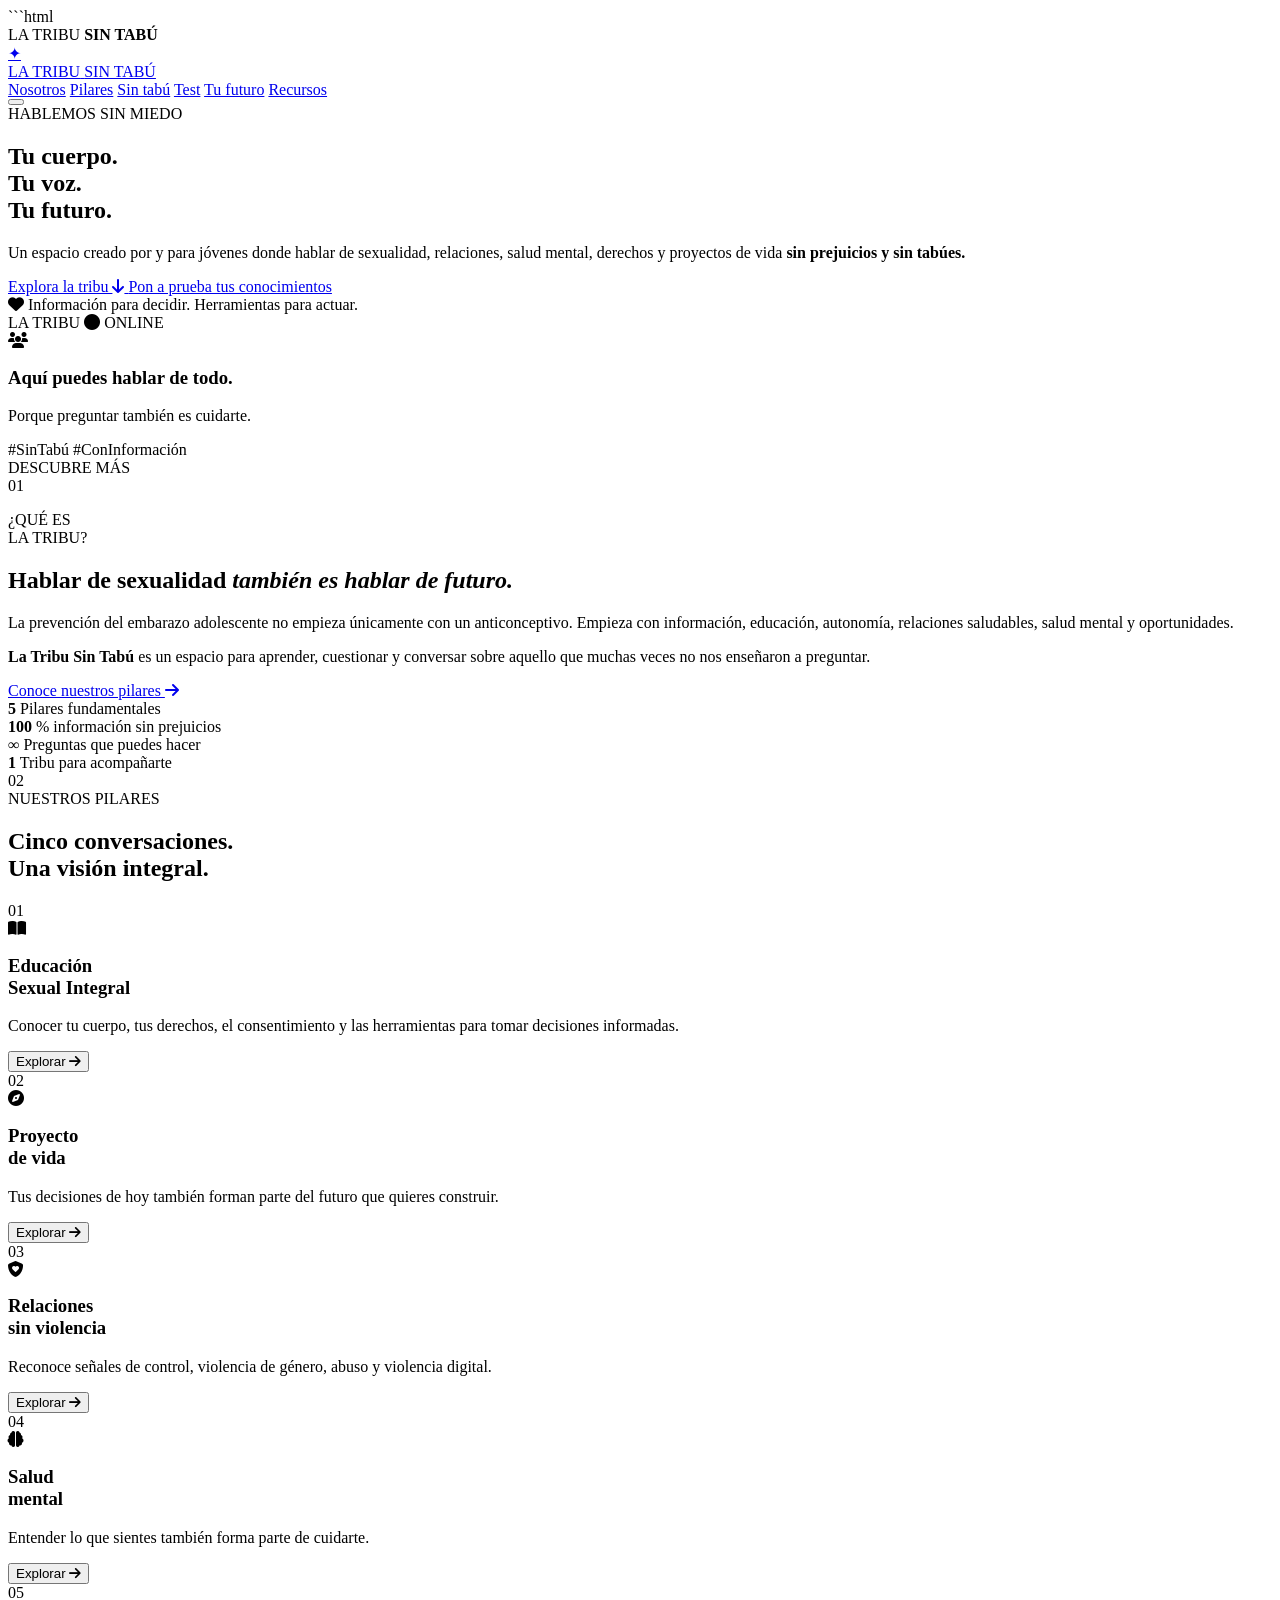
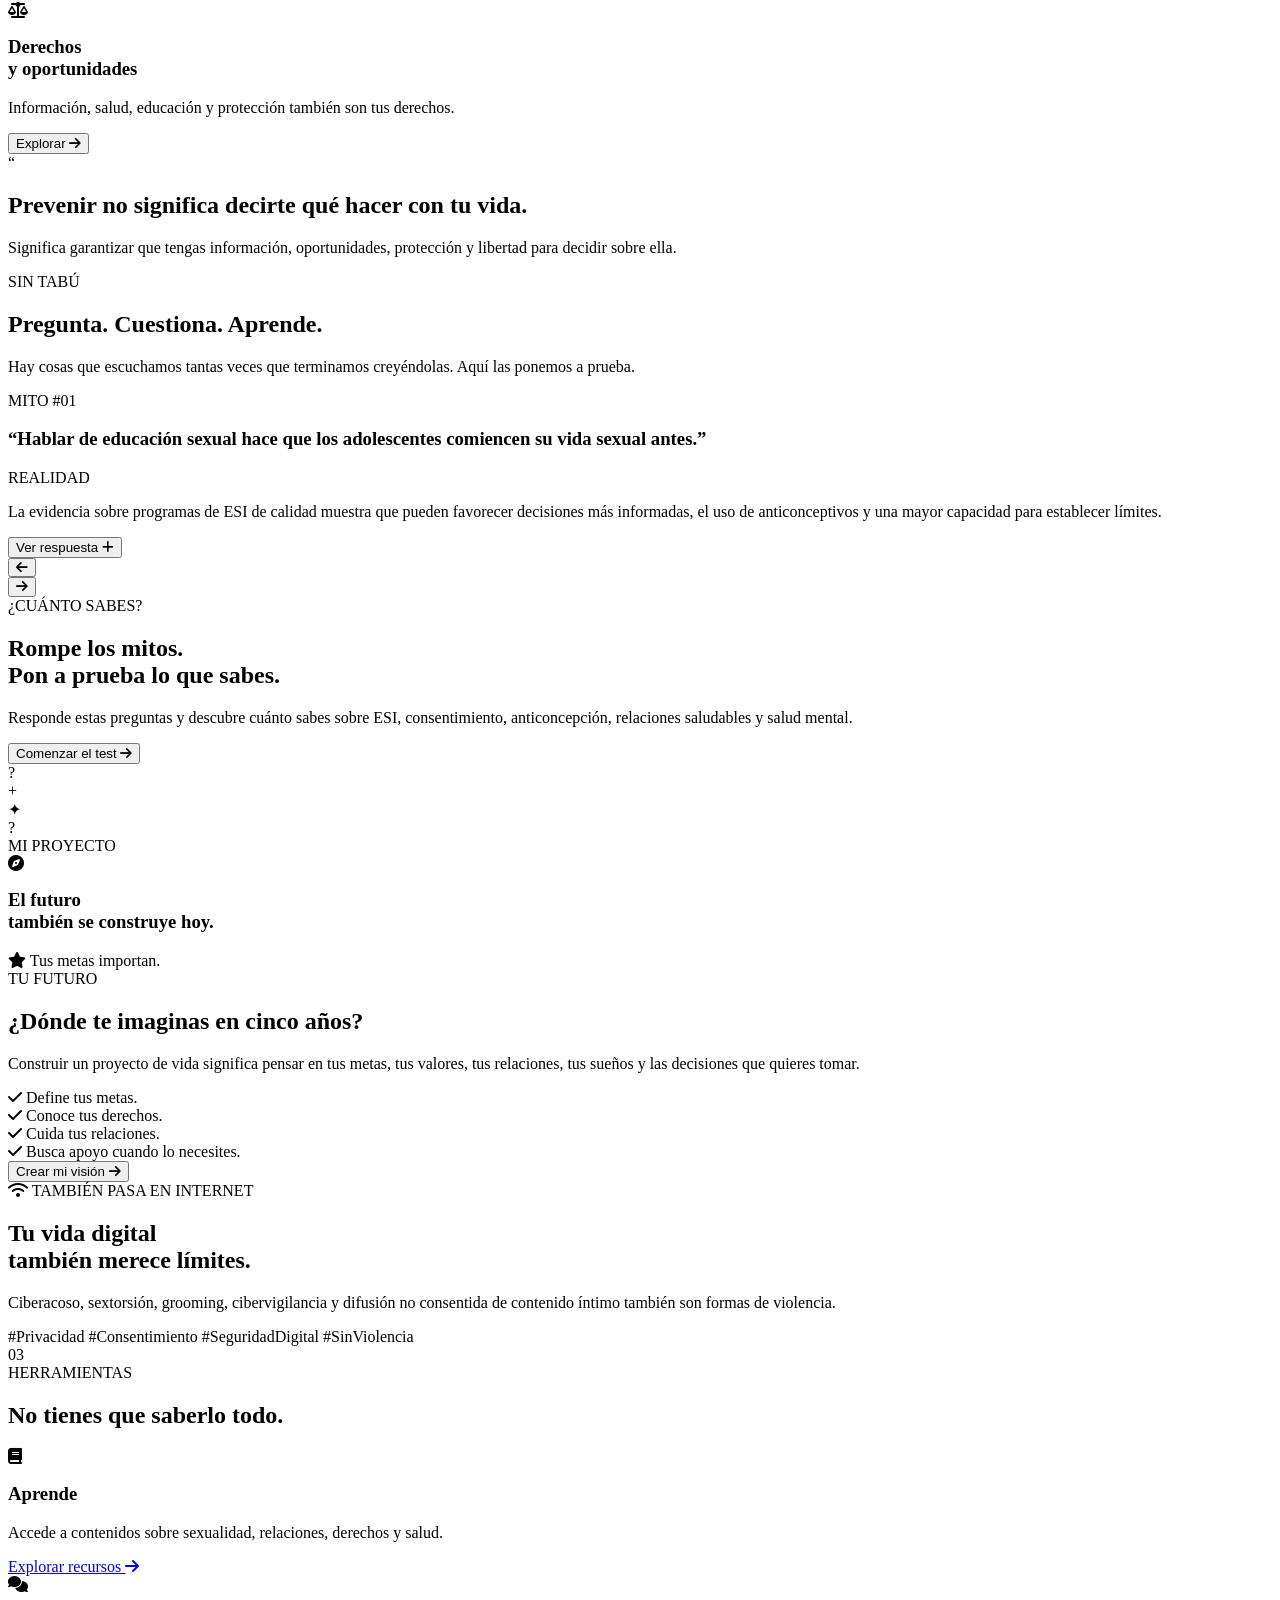
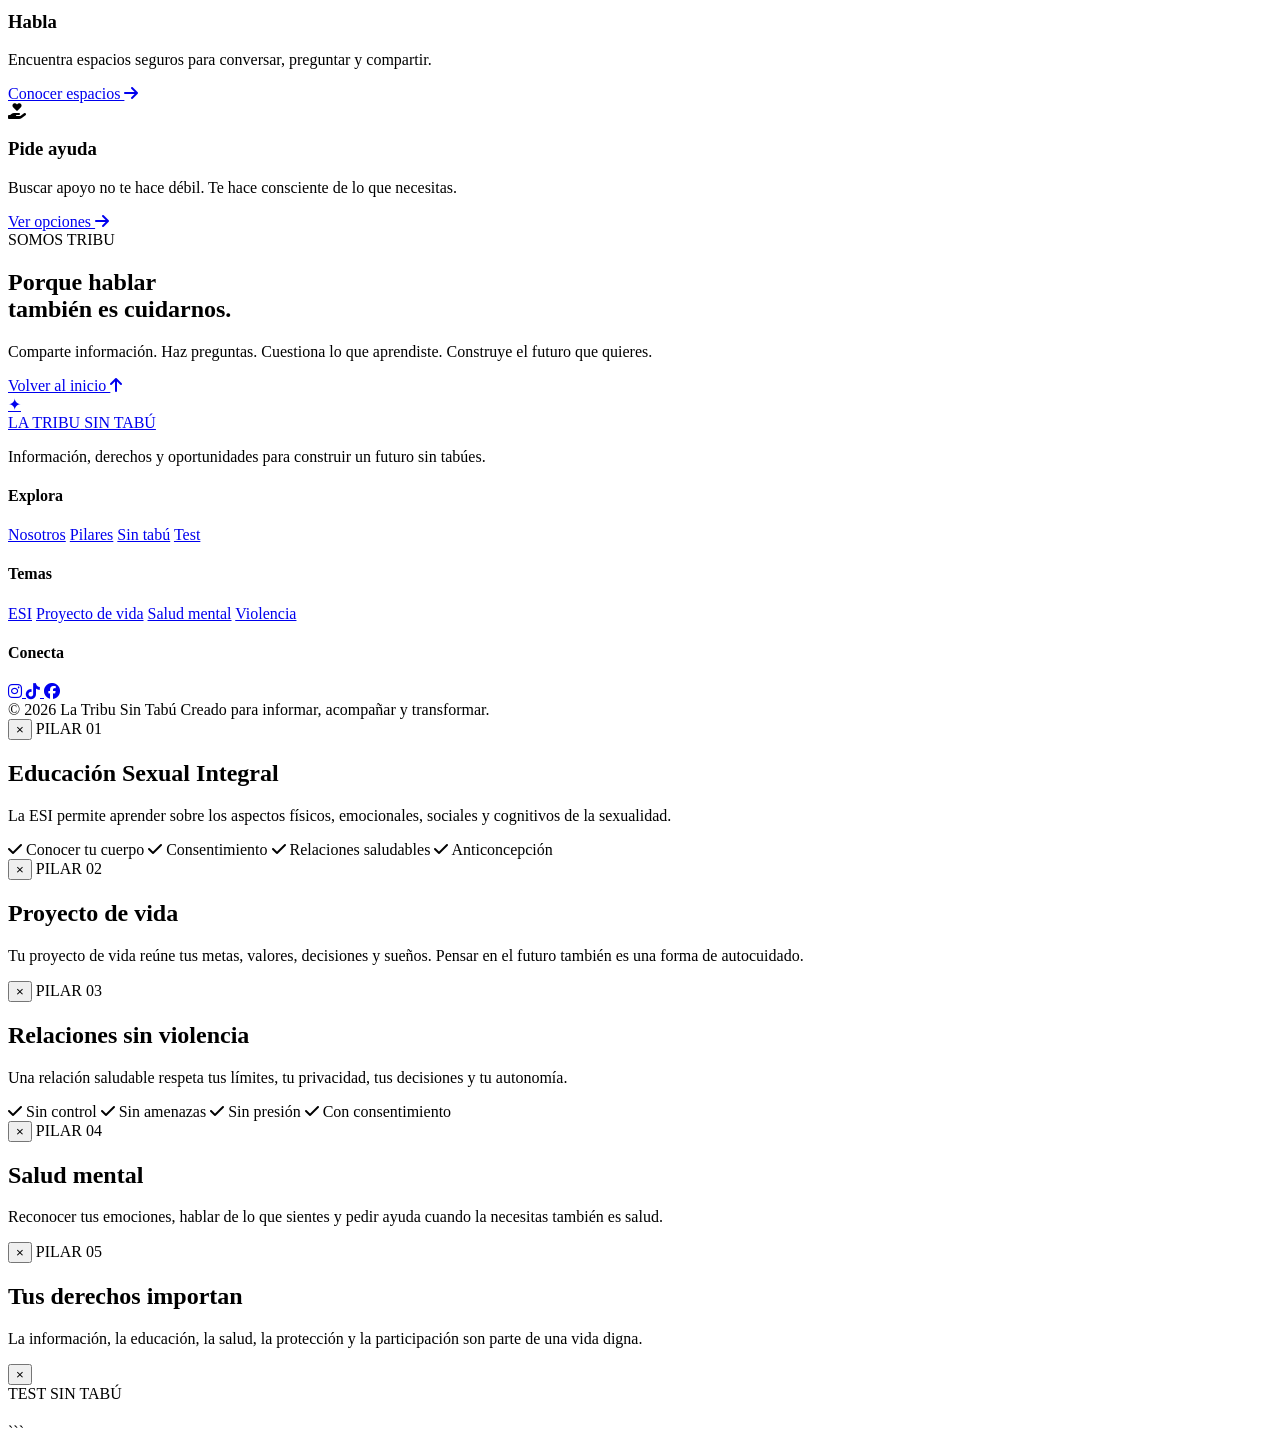
==== index.html @ 53d6ac98 "corección nombres" ====
```html
<!DOCTYPE html>
<html lang="es">
<head>
    <meta charset="UTF-8">
    <meta name="viewport" content="width=device-width, initial-scale=1.0">

    <title>La Tribu Sin Tabú | Educación, derechos y futuro</title>

    <meta name="description"
        content="La Tribu Sin Tabú: una plataforma juvenil para hablar de educación sexual integral, proyecto de vida, salud mental, prevención de violencia y derechos.">

    <link rel="preconnect" href="https://fonts.googleapis.com">
    <link rel="preconnect" href="https://fonts.gstatic.com" crossorigin>

    <link href="https://fonts.googleapis.com/css2?family=DM+Sans:wght@400;500;600;700&family=Manrope:wght@400;500;600;700;800&display=swap"
        rel="stylesheet">

    <link rel="stylesheet"
        href="https://cdnjs.cloudflare.com/ajax/libs/font-awesome/6.5.2/css/all.min.css">

    <link rel="stylesheet" href="style.css">
</head>

<body>

<!-- ================= PRELOADER ================= -->

<div id="preloader">
    <div class="loader-logo">
        <span>LA TRIBU</span>
        <strong>SIN TABÚ</strong>
    </div>

    <div class="loader-bar">
        <span></span>
    </div>
</div>


<!-- ================= HEADER ================= -->

<header class="header" id="header">

    <div class="nav-container">

        <a href="#inicio" class="logo">
            <span class="logo-symbol">✦</span>

            <div>
                <span class="logo-main">LA TRIBU</span>
                <span class="logo-sub">SIN TABÚ</span>
            </div>
        </a>

        <nav class="nav-menu">

            <a href="#nosotros">Nosotros</a>
            <a href="#pilares">Pilares</a>
            <a href="#mitos">Sin tabú</a>
            <a href="#test">Test</a>
            <a href="#futuro">Tu futuro</a>

            <a href="#recursos" class="nav-highlight">
                Recursos
            </a>

        </nav>

        <button class="menu-toggle" id="menuToggle" aria-label="Abrir menú">
            <span></span>
            <span></span>
            <span></span>
        </button>

    </div>

</header>


<!-- ================= HERO ================= -->

<main>

<section class="hero" id="inicio">

    <div class="hero-background"></div>

    <div class="floating-shape shape-one"></div>
    <div class="floating-shape shape-two"></div>
    <div class="floating-shape shape-three"></div>

    <div class="hero-container">

        <div class="hero-content">

            <div class="eyebrow reveal">
                <span></span>
                HABLEMOS SIN MIEDO
            </div>

            <h1 class="reveal">
                Tu cuerpo.
                <br>
                Tu voz.
                <br>
                <span>Tu futuro.</span>
            </h1>

            <p class="hero-description reveal">
                Un espacio creado por y para jóvenes donde hablar de
                sexualidad, relaciones, salud mental, derechos y proyectos
                de vida <strong>sin prejuicios y sin tabúes.</strong>
            </p>

            <div class="hero-buttons reveal">

                <a href="#pilares" class="btn btn-primary">
                    Explora la tribu
                    <i class="fa-solid fa-arrow-down"></i>
                </a>

                <a href="#test" class="btn btn-outline">
                    Pon a prueba tus conocimientos
                </a>

            </div>

            <div class="hero-note reveal">
                <i class="fa-solid fa-heart"></i>
                Información para decidir. Herramientas para actuar.
            </div>

        </div>


        <div class="hero-visual reveal">

            <div class="orbit orbit-one"></div>
            <div class="orbit orbit-two"></div>

            <div class="hero-card">

                <div class="hero-card-top">
                    <span>LA TRIBU</span>

                    <span class="status">
                        <i class="fa-solid fa-circle"></i>
                        ONLINE
                    </span>
                </div>

                <div class="hero-card-center">

                    <div class="hero-symbol">
                        <i class="fa-solid fa-users"></i>
                    </div>

                    <h3>
                        Aquí puedes
                        <span>hablar de todo.</span>
                    </h3>

                    <p>
                        Porque preguntar también es cuidarte.
                    </p>

                </div>

                <div class="hero-card-bottom">
                    <span>#SinTabú</span>
                    <span>#ConInformación</span>
                </div>

            </div>

        </div>

    </div>


    <div class="hero-scroll">
        <span>DESCUBRE MÁS</span>
        <div class="scroll-line"></div>
    </div>

</section>


<!-- ================= INTRO ================= -->

<section class="intro section" id="nosotros">

    <div class="section-container">

        <div class="intro-grid">

            <div class="intro-label reveal">
                <span>01</span>
                <p>¿QUÉ ES<br>LA TRIBU?</p>
            </div>

            <div class="intro-content reveal">

                <h2>
                    Hablar de sexualidad
                    <em>también es hablar de futuro.</em>
                </h2>

                <p>
                    La prevención del embarazo adolescente no empieza
                    únicamente con un anticonceptivo. Empieza con
                    información, educación, autonomía, relaciones
                    saludables, salud mental y oportunidades.
                </p>

                <p>
                    <strong>La Tribu Sin Tabú</strong> es un espacio para
                    aprender, cuestionar y conversar sobre aquello que
                    muchas veces no nos enseñaron a preguntar.
                </p>

                <a href="#pilares" class="text-link">
                    Conoce nuestros pilares
                    <i class="fa-solid fa-arrow-right"></i>
                </a>

            </div>

        </div>

    </div>

</section>


<!-- ================= STATS ================= -->

<section class="stats-section">

    <div class="section-container">

        <div class="stats-grid">

            <div class="stat reveal">
                <strong data-counter="5">0</strong>
                <span>Pilares fundamentales</span>
            </div>

            <div class="stat reveal">
                <strong data-counter="100">0</strong>
                <span>% información sin prejuicios</span>
            </div>

            <div class="stat reveal">
                <strong>∞</strong>
                <span>Preguntas que puedes hacer</span>
            </div>

            <div class="stat reveal">
                <strong>1</strong>
                <span>Tribu para acompañarte</span>
            </div>

        </div>

    </div>

</section>


<!-- ================= PILARES ================= -->

<section class="pillars section" id="pilares">

    <div class="section-container">

        <div class="section-heading reveal">

            <div class="section-number">02</div>

            <div>
                <span class="section-tag">NUESTROS PILARES</span>

                <h2>
                    Cinco conversaciones.
                    <br>
                    <span>Una visión integral.</span>
                </h2>
            </div>

        </div>


        <div class="pillars-grid">


            <!-- ESI -->

            <article class="pillar-card pillar-turquoise reveal">

                <div class="pillar-number">01</div>

                <div class="pillar-icon">
                    <i class="fa-solid fa-book-open"></i>
                </div>

                <h3>
                    Educación
                    <br>
                    Sexual Integral
                </h3>

                <p>
                    Conocer tu cuerpo, tus derechos, el consentimiento
                    y las herramientas para tomar decisiones informadas.
                </p>

                <button class="pillar-more"
                    data-modal="esiModal">
                    Explorar
                    <i class="fa-solid fa-arrow-right"></i>
                </button>

            </article>


            <!-- PROYECTO -->

            <article class="pillar-card pillar-purple reveal">

                <div class="pillar-number">02</div>

                <div class="pillar-icon">
                    <i class="fa-solid fa-compass"></i>
                </div>

                <h3>
                    Proyecto
                    <br>
                    de vida
                </h3>

                <p>
                    Tus decisiones de hoy también forman parte del futuro
                    que quieres construir.
                </p>

                <button class="pillar-more"
                    data-modal="futureModal">
                    Explorar
                    <i class="fa-solid fa-arrow-right"></i>
                </button>

            </article>


            <!-- VIOLENCIA -->

            <article class="pillar-card pillar-dark reveal">

                <div class="pillar-number">03</div>

                <div class="pillar-icon">
                    <i class="fa-solid fa-shield-heart"></i>
                </div>

                <h3>
                    Relaciones
                    <br>
                    sin violencia
                </h3>

                <p>
                    Reconoce señales de control, violencia de género,
                    abuso y violencia digital.
                </p>

                <button class="pillar-more"
                    data-modal="violenceModal">
                    Explorar
                    <i class="fa-solid fa-arrow-right"></i>
                </button>

            </article>


            <!-- SALUD MENTAL -->

            <article class="pillar-card pillar-pink reveal">

                <div class="pillar-number">04</div>

                <div class="pillar-icon">
                    <i class="fa-solid fa-brain"></i>
                </div>

                <h3>
                    Salud
                    <br>
                    mental
                </h3>

                <p>
                    Entender lo que sientes también forma parte
                    de cuidarte.
                </p>

                <button class="pillar-more"
                    data-modal="mentalModal">
                    Explorar
                    <i class="fa-solid fa-arrow-right"></i>
                </button>

            </article>


            <!-- DERECHOS -->

            <article class="pillar-card pillar-green reveal">

                <div class="pillar-number">05</div>

                <div class="pillar-icon">
                    <i class="fa-solid fa-scale-balanced"></i>
                </div>

                <h3>
                    Derechos
                    <br>
                    y oportunidades
                </h3>

                <p>
                    Información, salud, educación y protección también
                    son tus derechos.
                </p>

                <button class="pillar-more"
                    data-modal="rightsModal">
                    Explorar
                    <i class="fa-solid fa-arrow-right"></i>
                </button>

            </article>

        </div>

    </div>

</section>


<!-- ================= FRASE ================= -->

<section class="quote-section">

    <div class="quote-decoration"></div>

    <div class="quote-container reveal">

        <span class="quote-mark">“</span>

        <h2>
            Prevenir no significa decirte
            <span>qué hacer con tu vida.</span>
        </h2>

        <p>
            Significa garantizar que tengas información,
            oportunidades, protección y libertad para decidir sobre ella.
        </p>

    </div>

</section>


<!-- ================= MITOS ================= -->

<section class="myths section" id="mitos">

    <div class="section-container">

        <div class="section-heading centered reveal">

            <span class="section-tag">SIN TABÚ</span>

            <h2>
                Pregunta.
                <span>Cuestiona.</span>
                Aprende.
            </h2>

            <p>
                Hay cosas que escuchamos tantas veces que terminamos
                creyéndolas. Aquí las ponemos a prueba.
            </p>

        </div>


        <div class="myths-wrapper">

            <div class="myth-card reveal active">

                <span class="myth-label">MITO #01</span>

                <h3>
                    “Hablar de educación sexual
                    hace que los adolescentes
                    comiencen su vida sexual antes.”
                </h3>

                <div class="myth-answer">

                    <span>REALIDAD</span>

                    <p>
                        La evidencia sobre programas de ESI de calidad
                        muestra que pueden favorecer decisiones más
                        informadas, el uso de anticonceptivos y una
                        mayor capacidad para establecer límites.
                    </p>

                </div>

                <button class="myth-button">
                    <span>Ver respuesta</span>
                    <i class="fa-solid fa-plus"></i>
                </button>

            </div>


            <div class="myth-navigation">

                <button class="myth-prev">
                    <i class="fa-solid fa-arrow-left"></i>
                </button>

                <div class="myth-progress">
                    <span class="active"></span>
                    <span></span>
                    <span></span>
                    <span></span>
                </div>

                <button class="myth-next">
                    <i class="fa-solid fa-arrow-right"></i>
                </button>

            </div>

        </div>

    </div>

</section>


<!-- ================= TEST ================= -->

<section class="test-section section" id="test">

    <div class="section-container">

        <div class="test-box reveal">

            <div class="test-content">

                <span class="section-tag">¿CUÁNTO SABES?</span>

                <h2>
                    Rompe los mitos.
                    <br>
                    <span>Pon a prueba lo que sabes.</span>
                </h2>

                <p>
                    Responde estas preguntas y descubre cuánto sabes
                    sobre ESI, consentimiento, anticoncepción,
                    relaciones saludables y salud mental.
                </p>

                <button class="btn btn-white" id="startQuiz">
                    Comenzar el test
                    <i class="fa-solid fa-arrow-right"></i>
                </button>

            </div>

            <div class="test-decoration">

                <div class="quiz-circle">
                    <span>?</span>
                </div>

                <div class="mini-circle circle-a">+</div>
                <div class="mini-circle circle-b">✦</div>
                <div class="mini-circle circle-c">?</div>

            </div>

        </div>

    </div>

</section>


<!-- ================= PROYECTO DE VIDA ================= -->

<section class="future-section section" id="futuro">

    <div class="section-container">

        <div class="future-grid">

            <div class="future-visual reveal">

                <div class="future-main-card">

                    <span>MI PROYECTO</span>

                    <div class="future-icon">
                        <i class="fa-solid fa-compass"></i>
                    </div>

                    <h3>
                        El futuro
                        <br>
                        también se construye hoy.
                    </h3>

                </div>

                <div class="future-small-card">
                    <i class="fa-solid fa-star"></i>
                    <span>Tus metas importan.</span>
                </div>

            </div>


            <div class="future-content reveal">

                <span class="section-tag">TU FUTURO</span>

                <h2>
                    ¿Dónde te imaginas
                    <span>en cinco años?</span>
                </h2>

                <p>
                    Construir un proyecto de vida significa pensar en
                    tus metas, tus valores, tus relaciones, tus sueños
                    y las decisiones que quieres tomar.
                </p>

                <div class="future-list">

                    <div>
                        <i class="fa-solid fa-check"></i>
                        <span>Define tus metas.</span>
                    </div>

                    <div>
                        <i class="fa-solid fa-check"></i>
                        <span>Conoce tus derechos.</span>
                    </div>

                    <div>
                        <i class="fa-solid fa-check"></i>
                        <span>Cuida tus relaciones.</span>
                    </div>

                    <div>
                        <i class="fa-solid fa-check"></i>
                        <span>Busca apoyo cuando lo necesites.</span>
                    </div>

                </div>

                <button class="btn btn-primary" id="futureButton">
                    Crear mi visión
                    <i class="fa-solid fa-arrow-right"></i>
                </button>

            </div>

        </div>

    </div>

</section>


<!-- ================= DIGITAL VIOLENCE ================= -->

<section class="digital-section">

    <div class="section-container">

        <div class="digital-content reveal">

            <div class="digital-label">
                <i class="fa-solid fa-wifi"></i>
                TAMBIÉN PASA EN INTERNET
            </div>

            <h2>
                Tu vida digital
                <br>
                <span>también merece límites.</span>
            </h2>

            <p>
                Ciberacoso, sextorsión, grooming, cibervigilancia
                y difusión no consentida de contenido íntimo también
                son formas de violencia.
            </p>

            <div class="digital-tags">

                <span>#Privacidad</span>
                <span>#Consentimiento</span>
                <span>#SeguridadDigital</span>
                <span>#SinViolencia</span>

            </div>

        </div>

    </div>

</section>


<!-- ================= RECURSOS ================= -->

<section class="resources section" id="recursos">

    <div class="section-container">

        <div class="section-heading reveal">

            <div class="section-number">03</div>

            <div>
                <span class="section-tag">HERRAMIENTAS</span>

                <h2>
                    No tienes que
                    <span>saberlo todo.</span>
                </h2>
            </div>

        </div>


        <div class="resources-grid">

            <article class="resource-card reveal">

                <div class="resource-icon">
                    <i class="fa-solid fa-book"></i>
                </div>

                <h3>Aprende</h3>

                <p>
                    Accede a contenidos sobre sexualidad,
                    relaciones, derechos y salud.
                </p>

                <a href="#" class="text-link">
                    Explorar recursos
                    <i class="fa-solid fa-arrow-right"></i>
                </a>

            </article>


            <article class="resource-card reveal">

                <div class="resource-icon">
                    <i class="fa-solid fa-comments"></i>
                </div>

                <h3>Habla</h3>

                <p>
                    Encuentra espacios seguros para conversar,
                    preguntar y compartir.
                </p>

                <a href="#" class="text-link">
                    Conocer espacios
                    <i class="fa-solid fa-arrow-right"></i>
                </a>

            </article>


            <article class="resource-card reveal">

                <div class="resource-icon">
                    <i class="fa-solid fa-hand-holding-heart"></i>
                </div>

                <h3>Pide ayuda</h3>

                <p>
                    Buscar apoyo no te hace débil. Te hace
                    consciente de lo que necesitas.
                </p>

                <a href="#" class="text-link">
                    Ver opciones
                    <i class="fa-solid fa-arrow-right"></i>
                </a>

            </article>

        </div>

    </div>

</section>


<!-- ================= CTA ================= -->

<section class="final-cta">

    <div class="cta-pattern"></div>

    <div class="section-container">

        <div class="cta-content reveal">

            <span class="section-tag light">SOMOS TRIBU</span>

            <h2>
                Porque hablar
                <br>
                también es cuidarnos.
            </h2>

            <p>
                Comparte información. Haz preguntas.
                Cuestiona lo que aprendiste.
                Construye el futuro que quieres.
            </p>

            <a href="#inicio" class="btn btn-white">
                Volver al inicio
                <i class="fa-solid fa-arrow-up"></i>
            </a>

        </div>

    </div>

</section>

</main>


<!-- ================= FOOTER ================= -->

<footer class="footer">

    <div class="section-container">

        <div class="footer-grid">

            <div class="footer-brand">

                <a href="#inicio" class="logo footer-logo">

                    <span class="logo-symbol">✦</span>

                    <div>
                        <span class="logo-main">LA TRIBU</span>
                        <span class="logo-sub">SIN TABÚ</span>
                    </div>

                </a>

                <p>
                    Información, derechos y oportunidades
                    para construir un futuro sin tabúes.
                </p>

            </div>


            <div class="footer-column">

                <h4>Explora</h4>

                <a href="#nosotros">Nosotros</a>
                <a href="#pilares">Pilares</a>
                <a href="#mitos">Sin tabú</a>
                <a href="#test">Test</a>

            </div>


            <div class="footer-column">

                <h4>Temas</h4>

                <a href="#pilares">ESI</a>
                <a href="#futuro">Proyecto de vida</a>
                <a href="#pilares">Salud mental</a>
                <a href="#pilares">Violencia</a>

            </div>


            <div class="footer-column">

                <h4>Conecta</h4>

                <div class="social-links">

                    <a href="#" aria-label="Instagram">
                        <i class="fa-brands fa-instagram"></i>
                    </a>

                    <a href="#" aria-label="TikTok">
                        <i class="fa-brands fa-tiktok"></i>
                    </a>

                    <a href="#" aria-label="Facebook">
                        <i class="fa-brands fa-facebook"></i>
                    </a>

                </div>

            </div>

        </div>


        <div class="footer-bottom">

            <span>
                © 2026 La Tribu Sin Tabú
            </span>

            <span>
                Creado para informar, acompañar y transformar.
            </span>

        </div>

    </div>

</footer>


<!-- ================= MODALS ================= -->

<div class="modal" id="esiModal">

    <div class="modal-content">

        <button class="modal-close">&times;</button>

        <span class="section-tag">PILAR 01</span>

        <h2>Educación Sexual Integral</h2>

        <p>
            La ESI permite aprender sobre los aspectos físicos,
            emocionales, sociales y cognitivos de la sexualidad.
        </p>

        <div class="modal-points">

            <span><i class="fa-solid fa-check"></i> Conocer tu cuerpo</span>
            <span><i class="fa-solid fa-check"></i> Consentimiento</span>
            <span><i class="fa-solid fa-check"></i> Relaciones saludables</span>
            <span><i class="fa-solid fa-check"></i> Anticoncepción</span>

        </div>

    </div>

</div>


<div class="modal" id="futureModal">

    <div class="modal-content">

        <button class="modal-close">&times;</button>

        <span class="section-tag">PILAR 02</span>

        <h2>Proyecto de vida</h2>

        <p>
            Tu proyecto de vida reúne tus metas, valores,
            decisiones y sueños. Pensar en el futuro también
            es una forma de autocuidado.
        </p>

    </div>

</div>


<div class="modal" id="violenceModal">

    <div class="modal-content">

        <button class="modal-close">&times;</button>

        <span class="section-tag">PILAR 03</span>

        <h2>Relaciones sin violencia</h2>

        <p>
            Una relación saludable respeta tus límites,
            tu privacidad, tus decisiones y tu autonomía.
        </p>

        <div class="modal-points">

            <span><i class="fa-solid fa-check"></i> Sin control</span>
            <span><i class="fa-solid fa-check"></i> Sin amenazas</span>
            <span><i class="fa-solid fa-check"></i> Sin presión</span>
            <span><i class="fa-solid fa-check"></i> Con consentimiento</span>

        </div>

    </div>

</div>


<div class="modal" id="mentalModal">

    <div class="modal-content">

        <button class="modal-close">&times;</button>

        <span class="section-tag">PILAR 04</span>

        <h2>Salud mental</h2>

        <p>
            Reconocer tus emociones, hablar de lo que sientes
            y pedir ayuda cuando la necesitas también es salud.
        </p>

    </div>

</div>


<div class="modal" id="rightsModal">

    <div class="modal-content">

        <button class="modal-close">&times;</button>

        <span class="section-tag">PILAR 05</span>

        <h2>Tus derechos importan</h2>

        <p>
            La información, la educación, la salud,
            la protección y la participación son parte
            de una vida digna.
        </p>

    </div>

</div>


<!-- ================= QUIZ ================= -->

<div class="quiz-modal" id="quizModal">

    <div class="quiz-box">

        <button class="quiz-close">&times;</button>

        <div id="quizContent">

            <span class="section-tag">TEST SIN TABÚ</span>

            <div class="quiz-progress-bar">
                <span id="quizProgress"></span>
            </div>

            <p class="quiz-question-number" id="questionNumber"></p>

            <h2 id="question"></h2>

            <div class="quiz-options" id="options"></div>

        </div>

    </div>

</div>


<script src="script.js"></script>

</body>
</html>
```
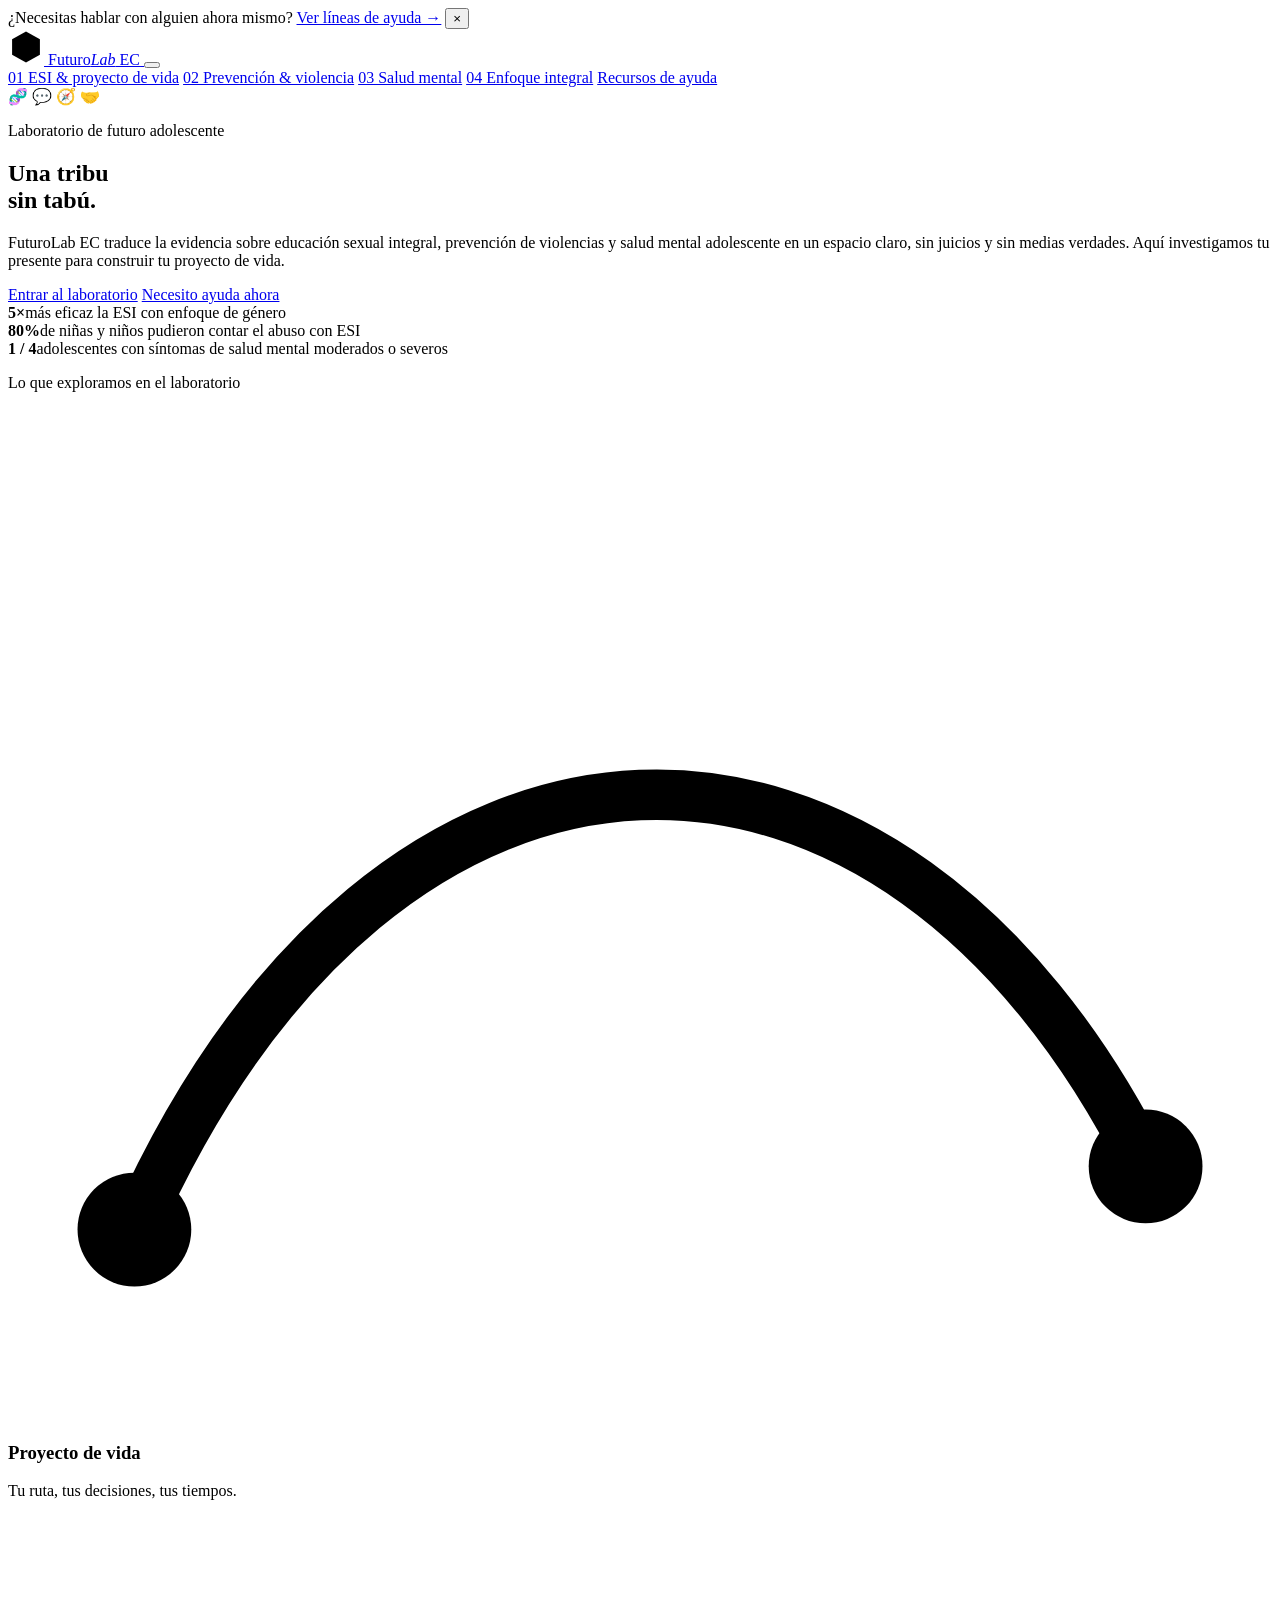
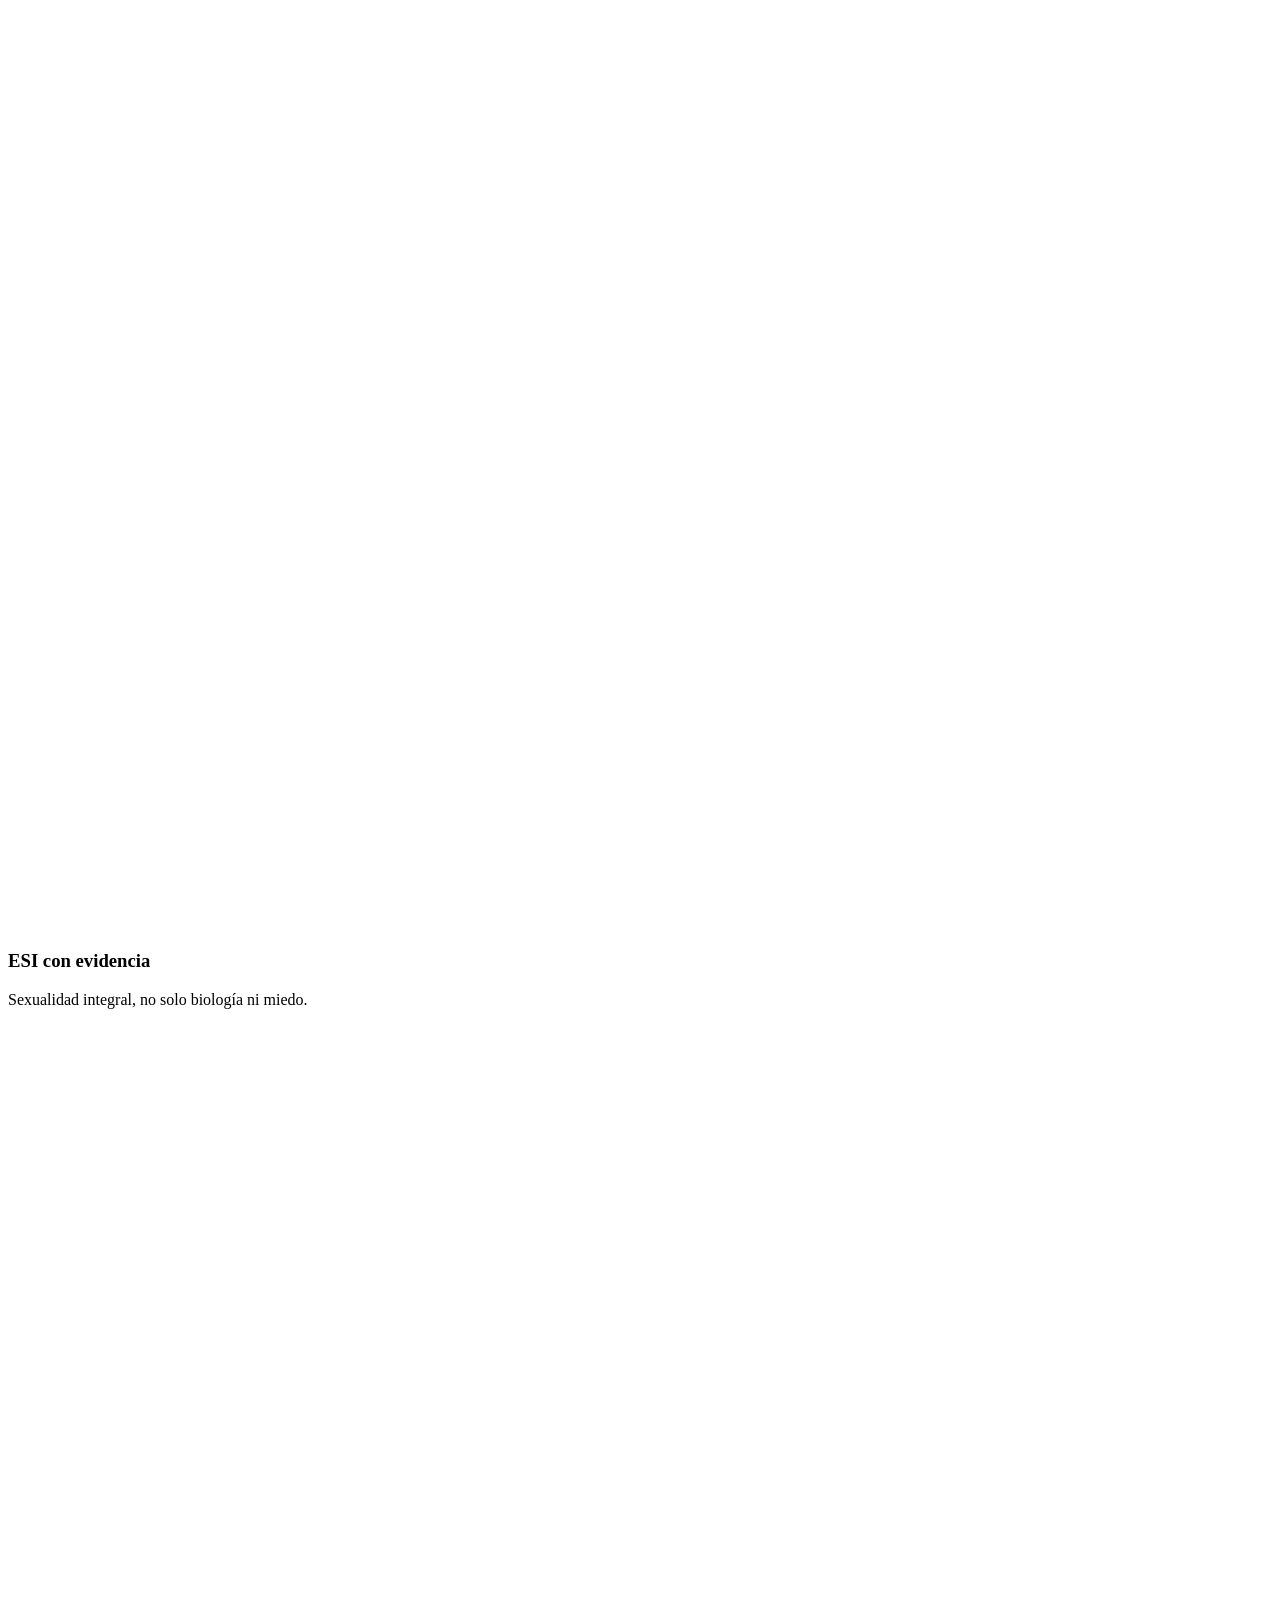
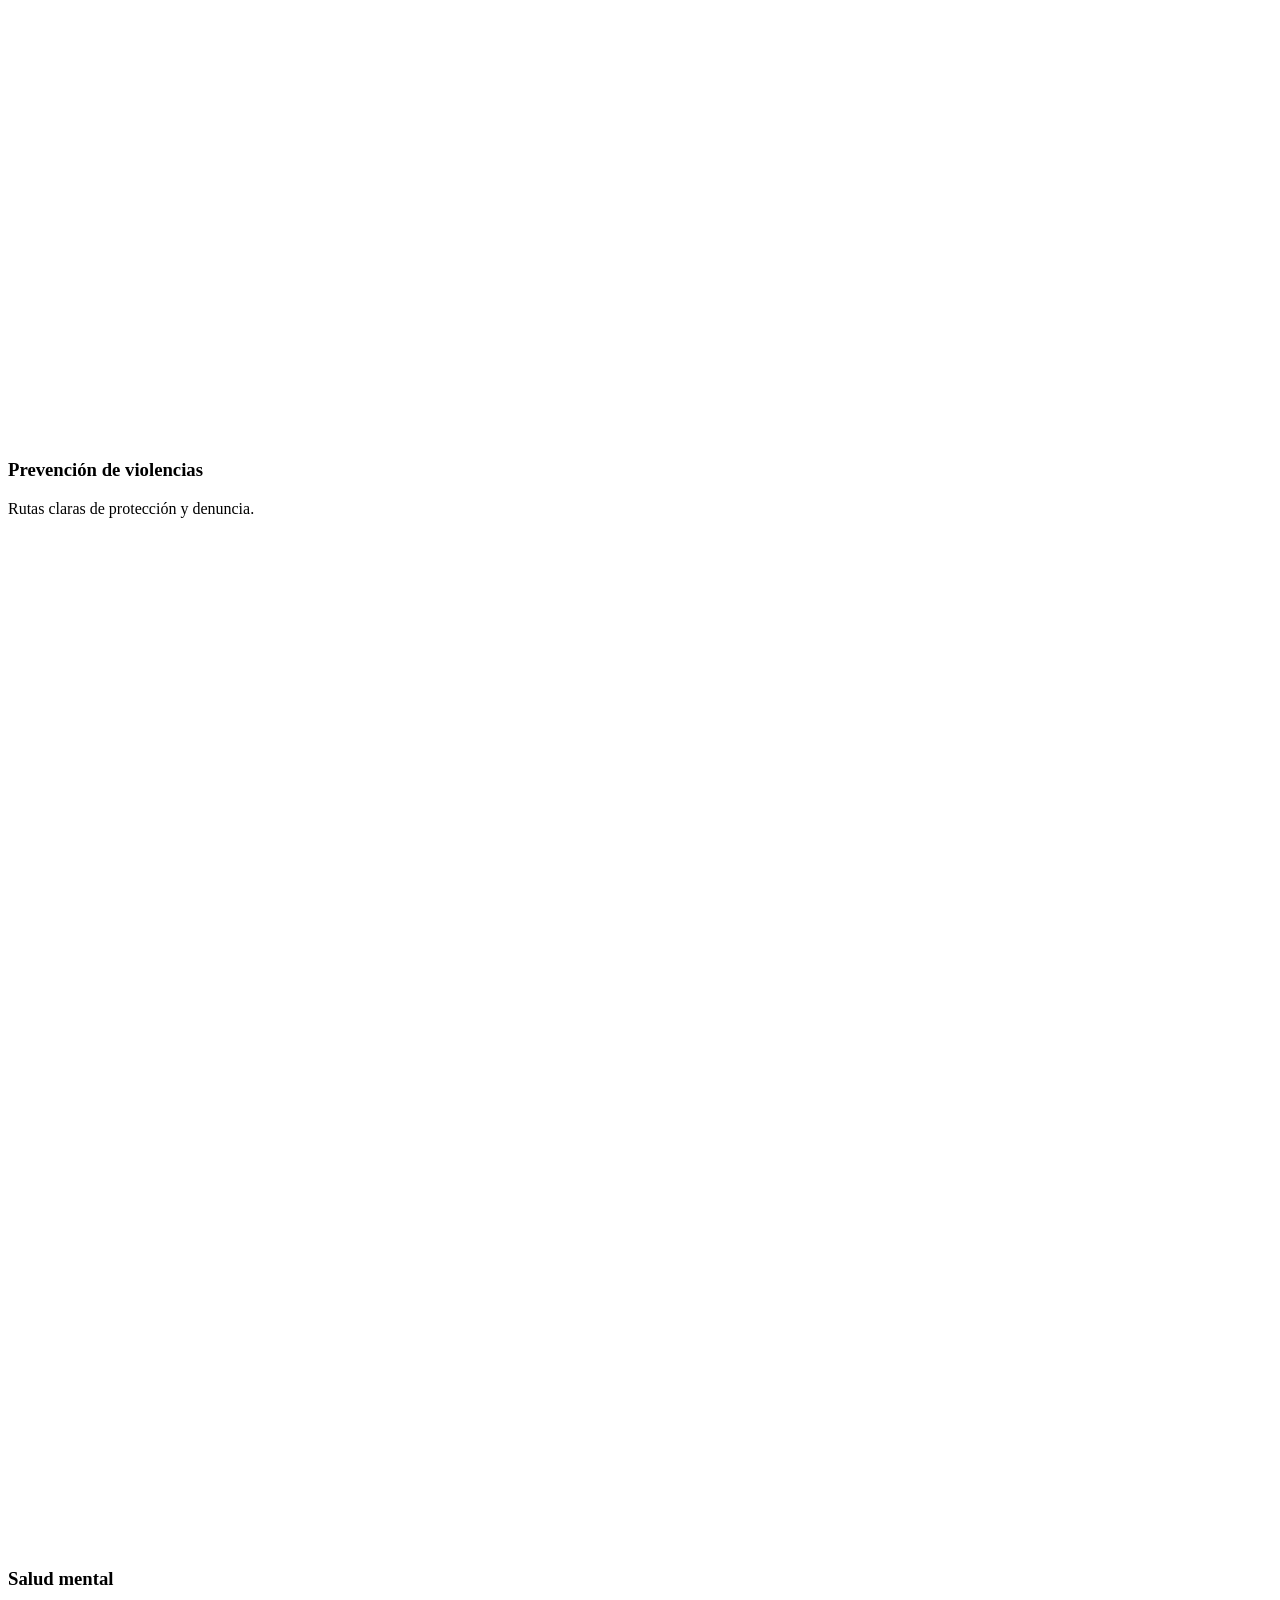
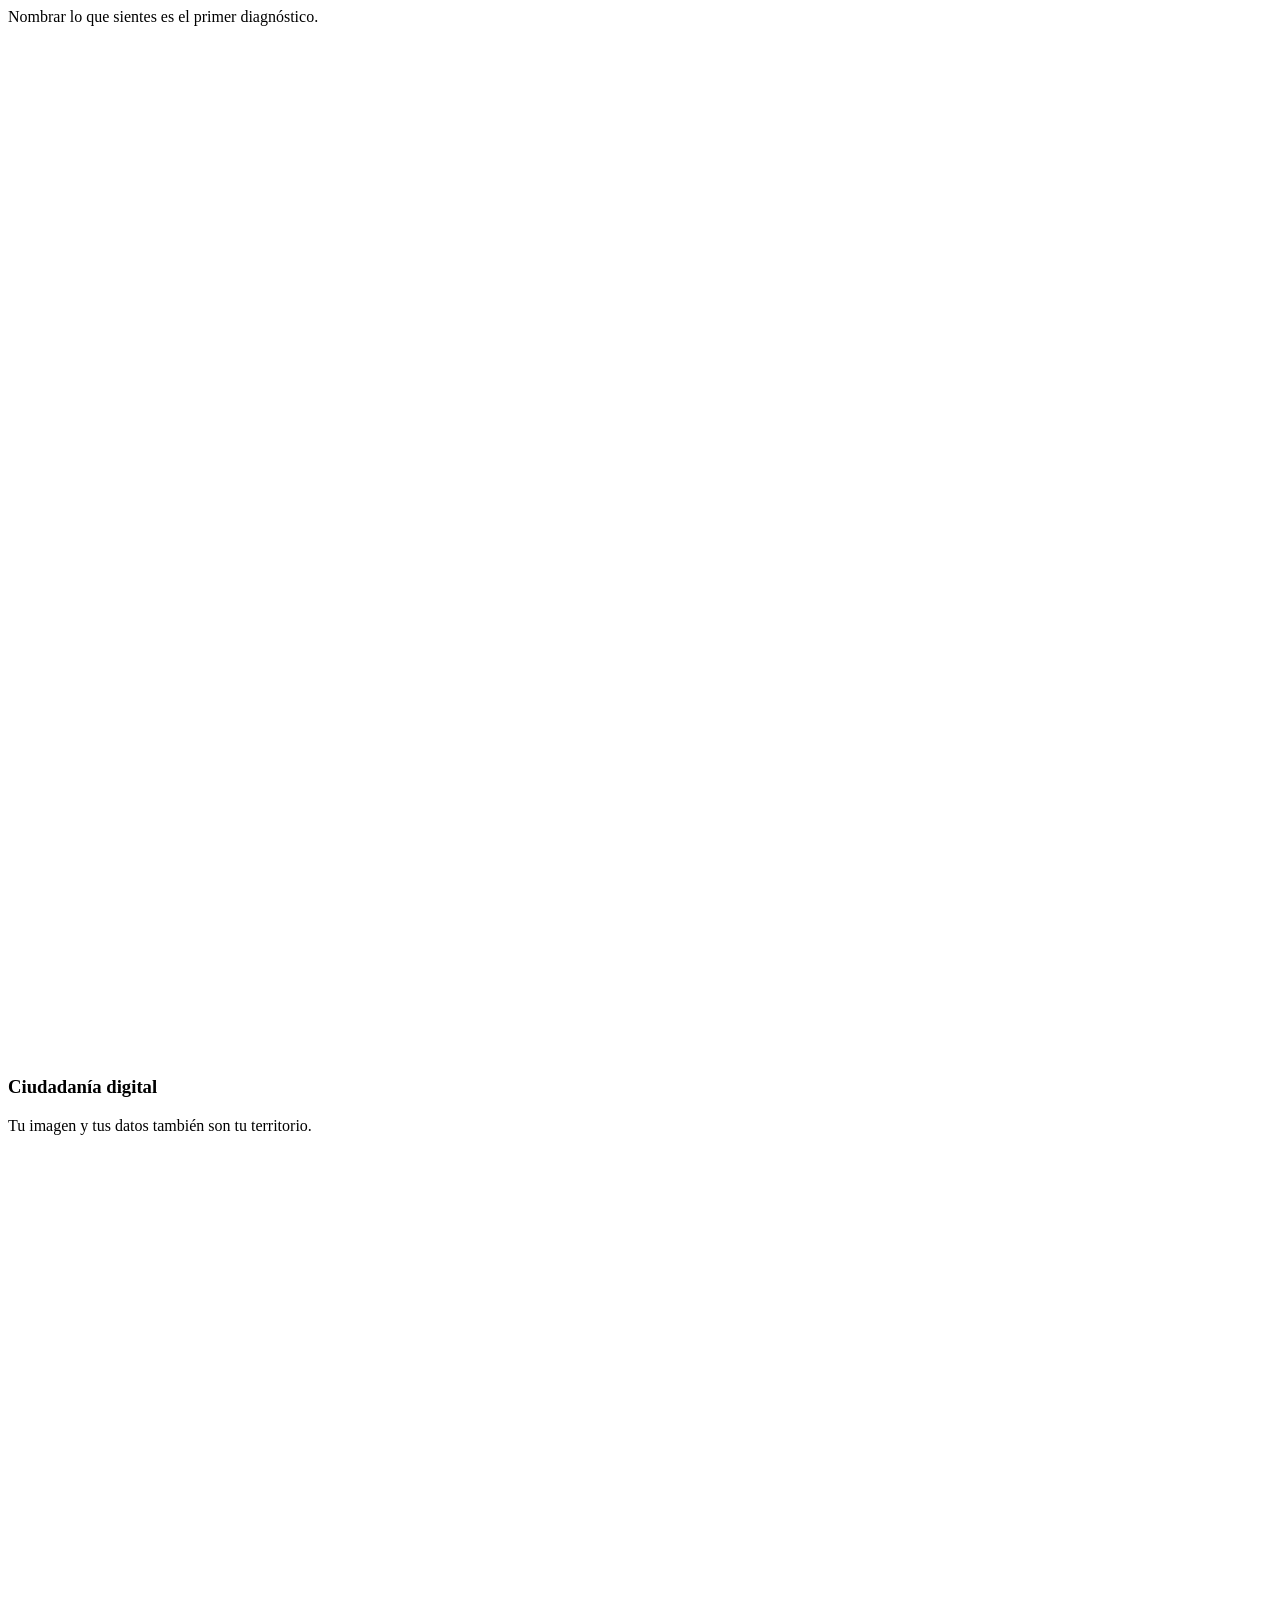
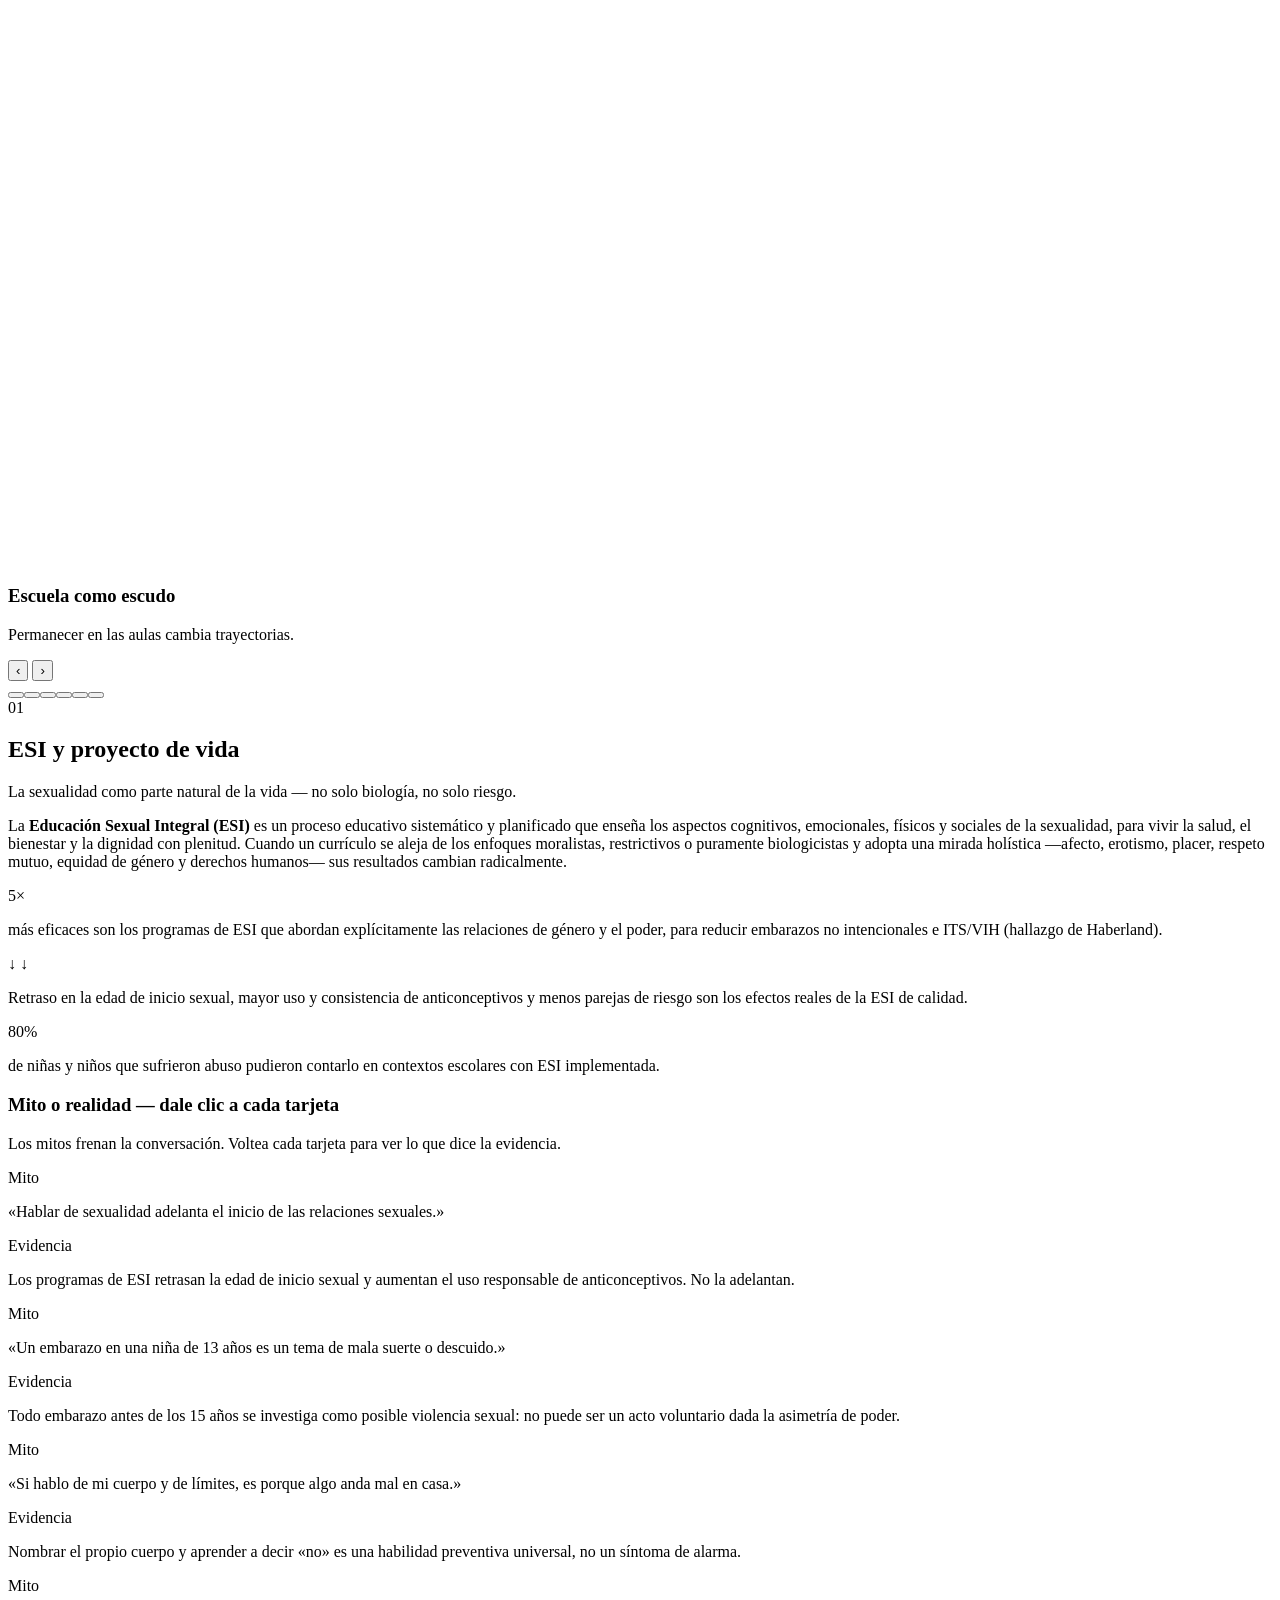
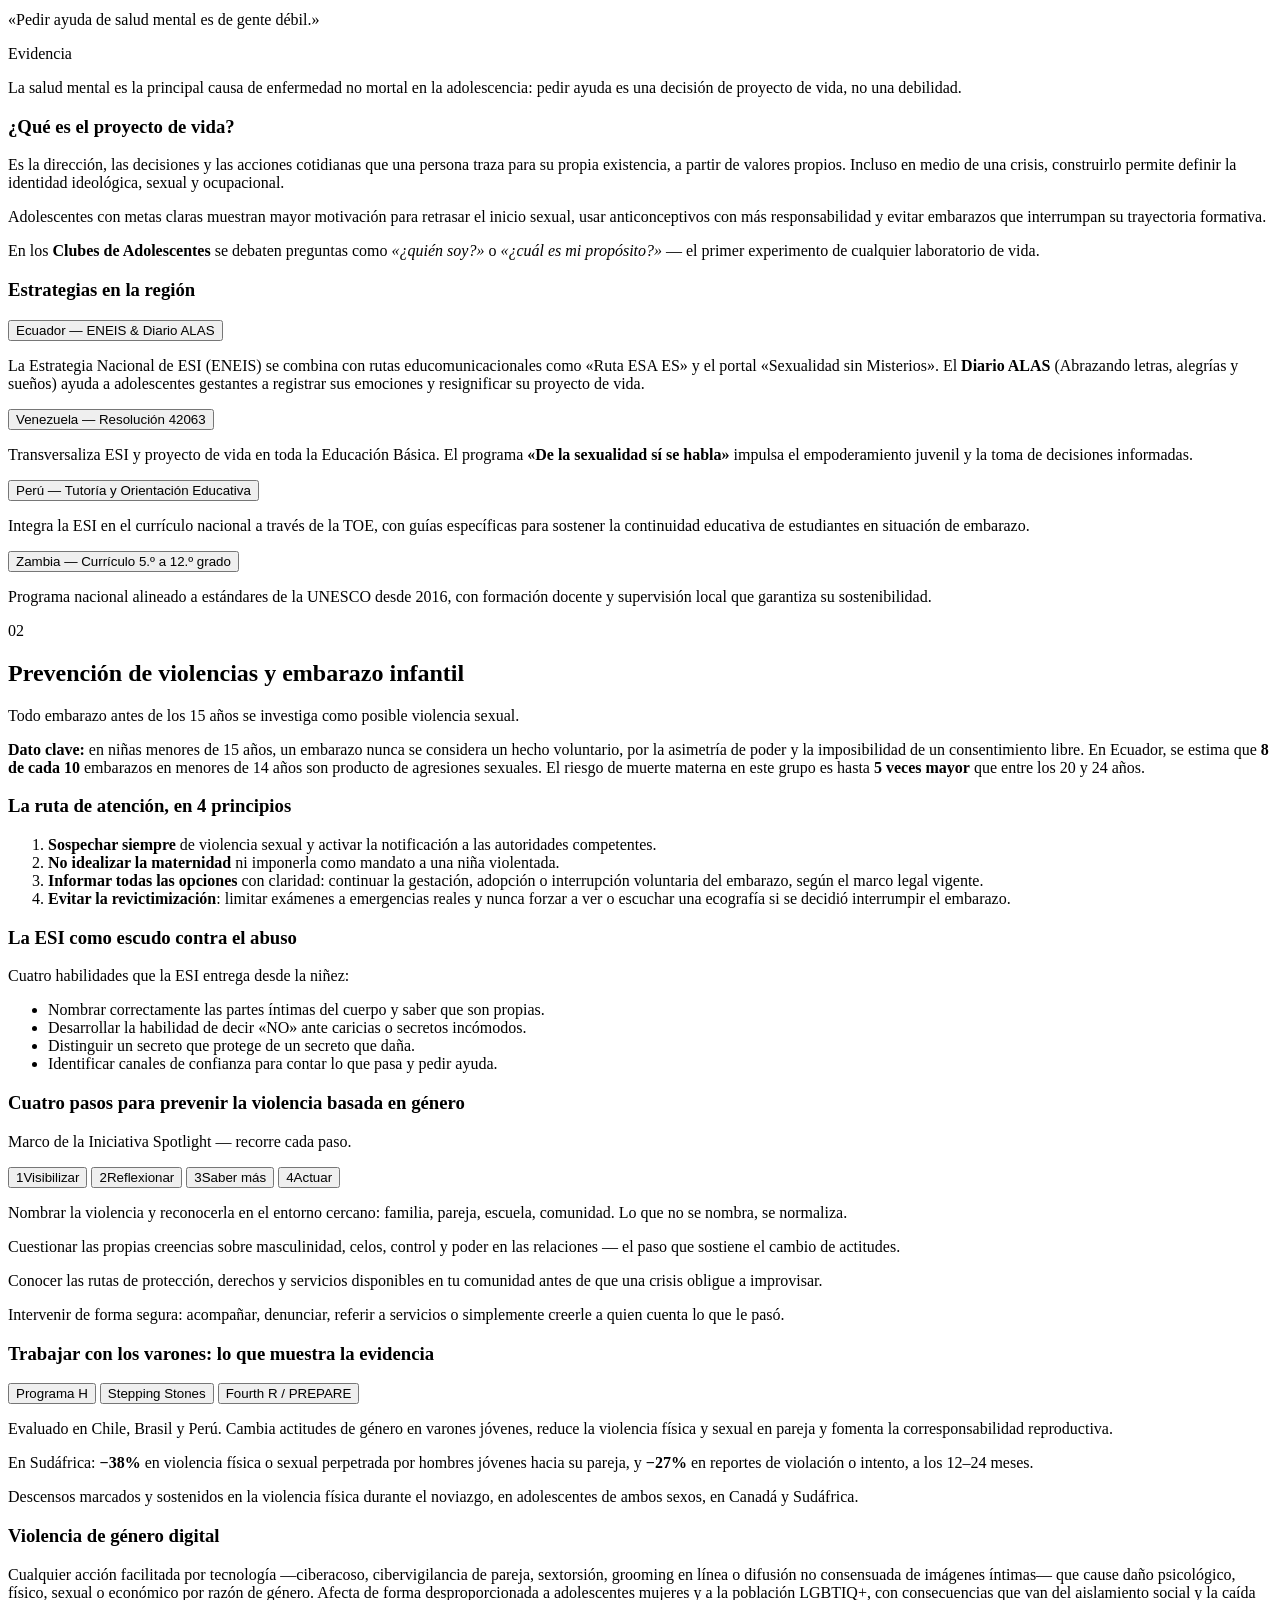
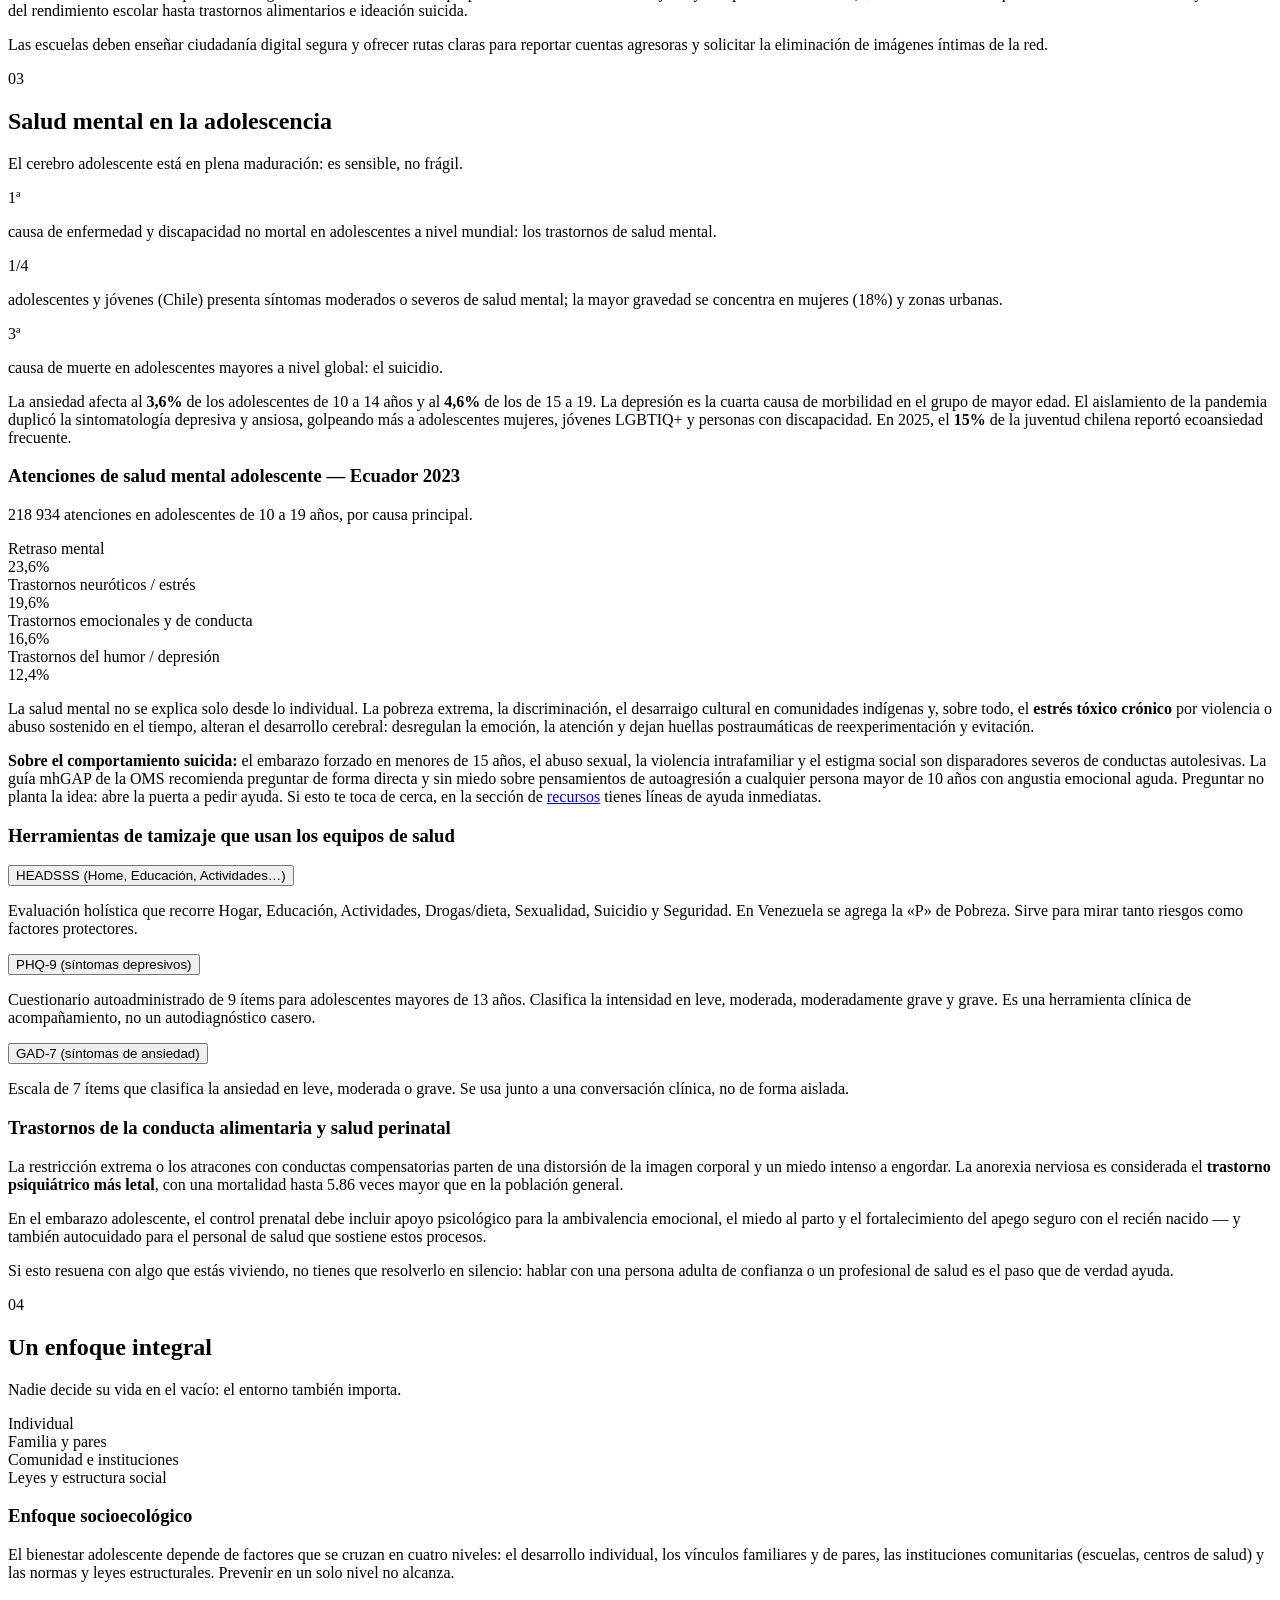
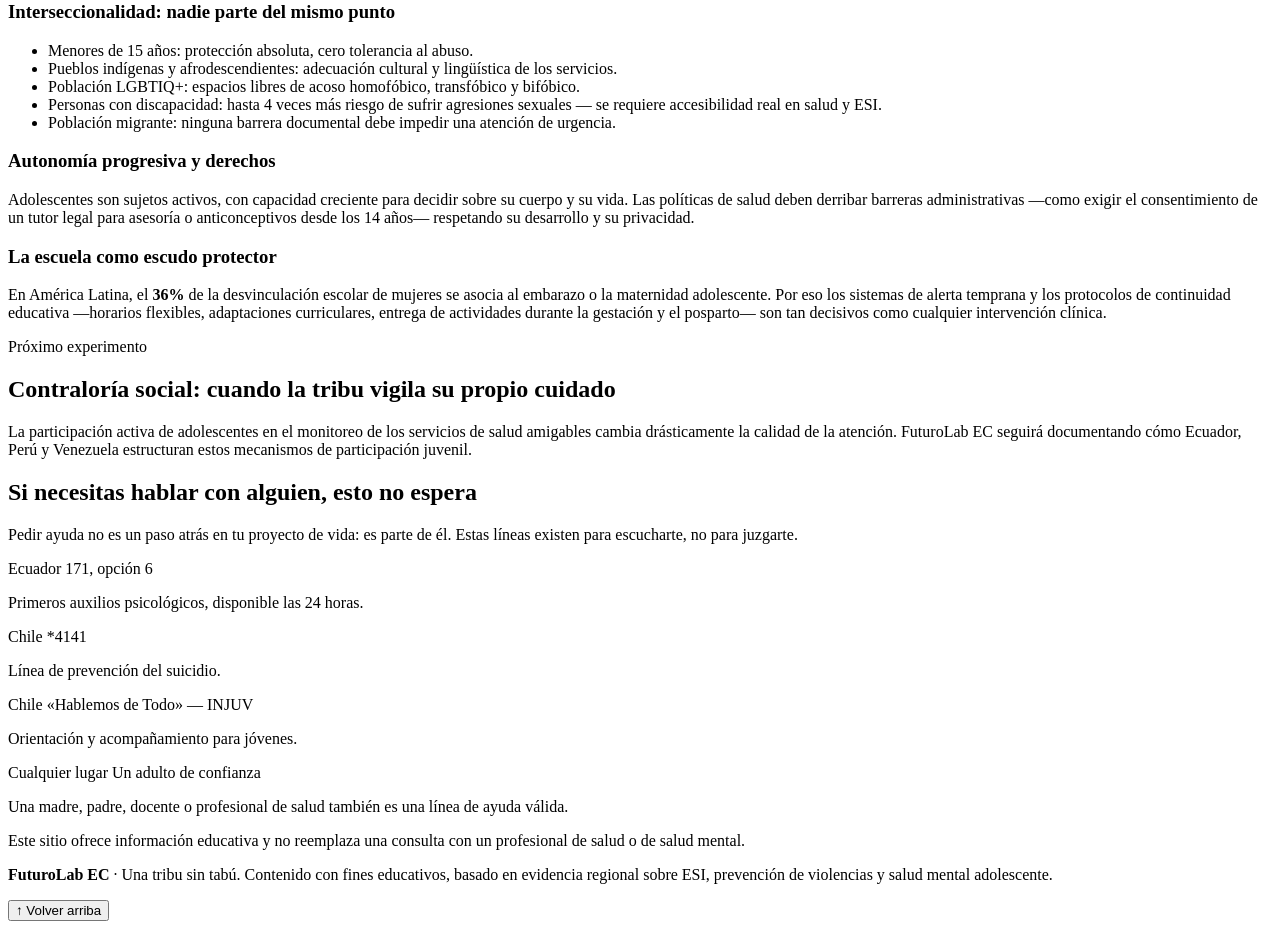
==== commit 5fc5768f: "modificaciones 2" ====
--- a/index.html
+++ b/index.html
@@ -1,1121 +1,659 @@
-```html
 <!DOCTYPE html>
 <html lang="es">
 <head>
-    <meta charset="UTF-8">
-    <meta name="viewport" content="width=device-width, initial-scale=1.0">
-
-    <title>La Tribu Sin Tabú | Educación, derechos y futuro</title>
-
-    <meta name="description"
-        content="La Tribu Sin Tabú: una plataforma juvenil para hablar de educación sexual integral, proyecto de vida, salud mental, prevención de violencia y derechos.">
-
-    <link rel="preconnect" href="https://fonts.googleapis.com">
-    <link rel="preconnect" href="https://fonts.gstatic.com" crossorigin>
-
-    <link href="https://fonts.googleapis.com/css2?family=DM+Sans:wght@400;500;600;700&family=Manrope:wght@400;500;600;700;800&display=swap"
-        rel="stylesheet">
-
-    <link rel="stylesheet"
-        href="https://cdnjs.cloudflare.com/ajax/libs/font-awesome/6.5.2/css/all.min.css">
-
-    <link rel="stylesheet" href="style.css">
+<meta charset="UTF-8">
+<meta name="viewport" content="width=device-width, initial-scale=1.0">
+<title>FuturoLab EC · Una tribu sin tabú</title>
+<meta name="description" content="FuturoLab EC: laboratorio educativo sobre Educación Sexual Integral, proyecto de vida, prevención de violencias y salud mental adolescente.">
+<link rel="preconnect" href="https://fonts.googleapis.com">
+<link rel="preconnect" href="https://fonts.gstatic.com" crossorigin>
+<link href="https://fonts.googleapis.com/css2?family=Space+Grotesk:wght@400;500;600;700&family=Work+Sans:wght@400;500;600;700&display=swap" rel="stylesheet">
+<link rel="stylesheet" href="style.css">
 </head>
-
 <body>
 
-<!-- ================= PRELOADER ================= -->
-
-<div id="preloader">
-    <div class="loader-logo">
-        <span>LA TRIBU</span>
-        <strong>SIN TABÚ</strong>
-    </div>
-
-    <div class="loader-bar">
-        <span></span>
-    </div>
+<!-- Barra de progreso de lectura -->
+<div class="scroll-progress" id="scrollProgress"></div>
+
+<!-- Barra de emergencia -->
+<div class="crisis-bar" id="crisisBar">
+  <span>¿Necesitas hablar con alguien ahora mismo?</span>
+  <a href="#recursos">Ver líneas de ayuda →</a>
+  <button class="crisis-close" id="crisisClose" aria-label="Cerrar aviso">×</button>
 </div>
 
-
-<!-- ================= HEADER ================= -->
-
-<header class="header" id="header">
-
-    <div class="nav-container">
-
-        <a href="#inicio" class="logo">
-            <span class="logo-symbol">✦</span>
-
-            <div>
-                <span class="logo-main">LA TRIBU</span>
-                <span class="logo-sub">SIN TABÚ</span>
-            </div>
-        </a>
-
-        <nav class="nav-menu">
-
-            <a href="#nosotros">Nosotros</a>
-            <a href="#pilares">Pilares</a>
-            <a href="#mitos">Sin tabú</a>
-            <a href="#test">Test</a>
-            <a href="#futuro">Tu futuro</a>
-
-            <a href="#recursos" class="nav-highlight">
-                Recursos
-            </a>
-
-        </nav>
-
-        <button class="menu-toggle" id="menuToggle" aria-label="Abrir menú">
-            <span></span>
-            <span></span>
-            <span></span>
-        </button>
-
-    </div>
-
+<header class="site-header">
+  <div class="header-inner">
+    <a href="#inicio" class="brand">
+      <span class="brand-mark" aria-hidden="true">
+        <svg viewBox="0 0 44 44" width="36" height="36">
+          <defs>
+            <linearGradient id="logoGrad" x1="0" y1="0" x2="1" y2="1">
+              <stop offset="0" stop-color="var(--turquoise-500)"/>
+              <stop offset="1" stop-color="var(--purple-500)"/>
+            </linearGradient>
+          </defs>
+          <polygon points="22,3 39,12.5 39,31.5 22,41 5,31.5 5,12.5" fill="url(#logoGrad)"/>
+          <circle cx="22" cy="22" r="7" fill="var(--paper)"/>
+        </svg>
+      </span>
+      <span class="brand-text">Futuro<em>Lab</em> EC</span>
+    </a>
+
+    <button class="nav-toggle" id="navToggle" aria-label="Abrir menú" aria-expanded="false">
+      <span></span><span></span><span></span>
+    </button>
+
+    <nav class="main-nav" id="mainNav">
+      <a href="#esi" data-nav="esi">01 ESI &amp; proyecto de vida</a>
+      <a href="#violencia" data-nav="violencia">02 Prevención &amp; violencia</a>
+      <a href="#salud-mental" data-nav="salud-mental">03 Salud mental</a>
+      <a href="#transversal" data-nav="transversal">04 Enfoque integral</a>
+      <a href="#recursos" data-nav="recursos" class="nav-help">Recursos de ayuda</a>
+    </nav>
+  </div>
 </header>
 
-
-<!-- ================= HERO ================= -->
-
 <main>
 
-<section class="hero" id="inicio">
-
-    <div class="hero-background"></div>
-
-    <div class="floating-shape shape-one"></div>
-    <div class="floating-shape shape-two"></div>
-    <div class="floating-shape shape-three"></div>
-
-    <div class="hero-container">
-
-        <div class="hero-content">
-
-            <div class="eyebrow reveal">
-                <span></span>
-                HABLEMOS SIN MIEDO
-            </div>
-
-            <h1 class="reveal">
-                Tu cuerpo.
-                <br>
-                Tu voz.
-                <br>
-                <span>Tu futuro.</span>
-            </h1>
-
-            <p class="hero-description reveal">
-                Un espacio creado por y para jóvenes donde hablar de
-                sexualidad, relaciones, salud mental, derechos y proyectos
-                de vida <strong>sin prejuicios y sin tabúes.</strong>
-            </p>
-
-            <div class="hero-buttons reveal">
-
-                <a href="#pilares" class="btn btn-primary">
-                    Explora la tribu
-                    <i class="fa-solid fa-arrow-down"></i>
-                </a>
-
-                <a href="#test" class="btn btn-outline">
-                    Pon a prueba tus conocimientos
-                </a>
-
-            </div>
-
-            <div class="hero-note reveal">
-                <i class="fa-solid fa-heart"></i>
-                Información para decidir. Herramientas para actuar.
-            </div>
-
-        </div>
-
-
-        <div class="hero-visual reveal">
-
-            <div class="orbit orbit-one"></div>
-            <div class="orbit orbit-two"></div>
-
-            <div class="hero-card">
-
-                <div class="hero-card-top">
-                    <span>LA TRIBU</span>
-
-                    <span class="status">
-                        <i class="fa-solid fa-circle"></i>
-                        ONLINE
-                    </span>
-                </div>
-
-                <div class="hero-card-center">
-
-                    <div class="hero-symbol">
-                        <i class="fa-solid fa-users"></i>
-                    </div>
-
-                    <h3>
-                        Aquí puedes
-                        <span>hablar de todo.</span>
-                    </h3>
-
-                    <p>
-                        Porque preguntar también es cuidarte.
-                    </p>
-
-                </div>
-
-                <div class="hero-card-bottom">
-                    <span>#SinTabú</span>
-                    <span>#ConInformación</span>
-                </div>
-
-            </div>
-
-        </div>
-
-    </div>
-
-
-    <div class="hero-scroll">
-        <span>DESCUBRE MÁS</span>
-        <div class="scroll-line"></div>
-    </div>
-
-</section>
-
-
-<!-- ================= INTRO ================= -->
-
-<section class="intro section" id="nosotros">
-
-    <div class="section-container">
-
-        <div class="intro-grid">
-
-            <div class="intro-label reveal">
-                <span>01</span>
-                <p>¿QUÉ ES<br>LA TRIBU?</p>
-            </div>
-
-            <div class="intro-content reveal">
-
-                <h2>
-                    Hablar de sexualidad
-                    <em>también es hablar de futuro.</em>
-                </h2>
-
-                <p>
-                    La prevención del embarazo adolescente no empieza
-                    únicamente con un anticonceptivo. Empieza con
-                    información, educación, autonomía, relaciones
-                    saludables, salud mental y oportunidades.
-                </p>
-
-                <p>
-                    <strong>La Tribu Sin Tabú</strong> es un espacio para
-                    aprender, cuestionar y conversar sobre aquello que
-                    muchas veces no nos enseñaron a preguntar.
-                </p>
-
-                <a href="#pilares" class="text-link">
-                    Conoce nuestros pilares
-                    <i class="fa-solid fa-arrow-right"></i>
-                </a>
-
-            </div>
-
-        </div>
-
-    </div>
-
-</section>
-
-
-<!-- ================= STATS ================= -->
-
-<section class="stats-section">
-
-    <div class="section-container">
-
-        <div class="stats-grid">
-
-            <div class="stat reveal">
-                <strong data-counter="5">0</strong>
-                <span>Pilares fundamentales</span>
-            </div>
-
-            <div class="stat reveal">
-                <strong data-counter="100">0</strong>
-                <span>% información sin prejuicios</span>
-            </div>
-
-            <div class="stat reveal">
-                <strong>∞</strong>
-                <span>Preguntas que puedes hacer</span>
-            </div>
-
-            <div class="stat reveal">
-                <strong>1</strong>
-                <span>Tribu para acompañarte</span>
-            </div>
-
-        </div>
-
-    </div>
-
-</section>
-
-
-<!-- ================= PILARES ================= -->
-
-<section class="pillars section" id="pilares">
-
-    <div class="section-container">
-
-        <div class="section-heading reveal">
-
-            <div class="section-number">02</div>
-
-            <div>
-                <span class="section-tag">NUESTROS PILARES</span>
-
-                <h2>
-                    Cinco conversaciones.
-                    <br>
-                    <span>Una visión integral.</span>
-                </h2>
-            </div>
-
-        </div>
-
-
-        <div class="pillars-grid">
-
-
-            <!-- ESI -->
-
-            <article class="pillar-card pillar-turquoise reveal">
-
-                <div class="pillar-number">01</div>
-
-                <div class="pillar-icon">
-                    <i class="fa-solid fa-book-open"></i>
-                </div>
-
-                <h3>
-                    Educación
-                    <br>
-                    Sexual Integral
-                </h3>
-
-                <p>
-                    Conocer tu cuerpo, tus derechos, el consentimiento
-                    y las herramientas para tomar decisiones informadas.
-                </p>
-
-                <button class="pillar-more"
-                    data-modal="esiModal">
-                    Explorar
-                    <i class="fa-solid fa-arrow-right"></i>
-                </button>
-
-            </article>
-
-
-            <!-- PROYECTO -->
-
-            <article class="pillar-card pillar-purple reveal">
-
-                <div class="pillar-number">02</div>
-
-                <div class="pillar-icon">
-                    <i class="fa-solid fa-compass"></i>
-                </div>
-
-                <h3>
-                    Proyecto
-                    <br>
-                    de vida
-                </h3>
-
-                <p>
-                    Tus decisiones de hoy también forman parte del futuro
-                    que quieres construir.
-                </p>
-
-                <button class="pillar-more"
-                    data-modal="futureModal">
-                    Explorar
-                    <i class="fa-solid fa-arrow-right"></i>
-                </button>
-
-            </article>
-
-
-            <!-- VIOLENCIA -->
-
-            <article class="pillar-card pillar-dark reveal">
-
-                <div class="pillar-number">03</div>
-
-                <div class="pillar-icon">
-                    <i class="fa-solid fa-shield-heart"></i>
-                </div>
-
-                <h3>
-                    Relaciones
-                    <br>
-                    sin violencia
-                </h3>
-
-                <p>
-                    Reconoce señales de control, violencia de género,
-                    abuso y violencia digital.
-                </p>
-
-                <button class="pillar-more"
-                    data-modal="violenceModal">
-                    Explorar
-                    <i class="fa-solid fa-arrow-right"></i>
-                </button>
-
-            </article>
-
-
-            <!-- SALUD MENTAL -->
-
-            <article class="pillar-card pillar-pink reveal">
-
-                <div class="pillar-number">04</div>
-
-                <div class="pillar-icon">
-                    <i class="fa-solid fa-brain"></i>
-                </div>
-
-                <h3>
-                    Salud
-                    <br>
-                    mental
-                </h3>
-
-                <p>
-                    Entender lo que sientes también forma parte
-                    de cuidarte.
-                </p>
-
-                <button class="pillar-more"
-                    data-modal="mentalModal">
-                    Explorar
-                    <i class="fa-solid fa-arrow-right"></i>
-                </button>
-
-            </article>
-
-
-            <!-- DERECHOS -->
-
-            <article class="pillar-card pillar-green reveal">
-
-                <div class="pillar-number">05</div>
-
-                <div class="pillar-icon">
-                    <i class="fa-solid fa-scale-balanced"></i>
-                </div>
-
-                <h3>
-                    Derechos
-                    <br>
-                    y oportunidades
-                </h3>
-
-                <p>
-                    Información, salud, educación y protección también
-                    son tus derechos.
-                </p>
-
-                <button class="pillar-more"
-                    data-modal="rightsModal">
-                    Explorar
-                    <i class="fa-solid fa-arrow-right"></i>
-                </button>
-
-            </article>
-
-        </div>
-
-    </div>
-
-</section>
-
-
-<!-- ================= FRASE ================= -->
-
-<section class="quote-section">
-
-    <div class="quote-decoration"></div>
-
-    <div class="quote-container reveal">
-
-        <span class="quote-mark">“</span>
-
-        <h2>
-            Prevenir no significa decirte
-            <span>qué hacer con tu vida.</span>
-        </h2>
-
+  <!-- HERO -->
+  <section class="hero" id="inicio">
+    <div class="hero-orbit" aria-hidden="true">
+      <span class="orbit-ring ring-1"></span>
+      <span class="orbit-ring ring-2"></span>
+      <span class="orbit-ring ring-3"></span>
+      <span class="orbit-dot dot-a">🧬</span>
+      <span class="orbit-dot dot-b">💬</span>
+      <span class="orbit-dot dot-c">🧭</span>
+      <span class="orbit-dot dot-d">🤝</span>
+    </div>
+    <div class="hero-inner">
+      <p class="eyebrow">Laboratorio de futuro adolescente</p>
+      <h1 class="hero-title">
+        Una tribu<br><span class="hero-highlight">sin tabú.</span>
+      </h1>
+      <p class="hero-lede">
+        FuturoLab EC traduce la evidencia sobre educación sexual integral, prevención de
+        violencias y salud mental adolescente en un espacio claro, sin juicios y sin medias
+        verdades. Aquí investigamos tu presente para construir tu proyecto de vida.
+      </p>
+      <div class="hero-actions">
+        <a href="#modulos" class="btn btn-primary">Entrar al laboratorio</a>
+        <a href="#recursos" class="btn btn-ghost">Necesito ayuda ahora</a>
+      </div>
+      <div class="hero-stats">
+        <div><strong>5×</strong><span>más eficaz la ESI con enfoque de género</span></div>
+        <div><strong>80%</strong><span>de niñas y niños pudieron contar el abuso con ESI</span></div>
+        <div><strong>1 / 4</strong><span>adolescentes con síntomas de salud mental moderados o severos</span></div>
+      </div>
+    </div>
+  </section>
+
+  <!-- CARRUSEL -->
+  <section class="carousel-section" id="modulos">
+    <p class="carousel-eyebrow">Lo que exploramos en el laboratorio</p>
+    <div class="carousel" id="carousel">
+      <div class="carousel-track" id="carouselTrack">
+
+        <article class="slide">
+          <div class="slide-art" style="--c1:var(--turquoise-500);--c2:var(--purple-500)">
+            <svg viewBox="0 0 200 160"><path d="M20 130 C 60 40, 140 40, 180 120" fill="none" stroke="url(#g1)" stroke-width="8" stroke-linecap="round"/><circle cx="20" cy="130" r="9" fill="var(--purple-500)"/><circle cx="180" cy="120" r="9" fill="var(--turquoise-500)"/><defs><linearGradient id="g1" x1="0" y1="0" x2="1" y2="1"><stop offset="0" stop-color="var(--purple-500)"/><stop offset="1" stop-color="var(--turquoise-500)"/></linearGradient></defs></svg>
+          </div>
+          <h3>Proyecto de vida</h3>
+          <p>Tu ruta, tus decisiones, tus tiempos.</p>
+        </article>
+
+        <article class="slide">
+          <div class="slide-art">
+            <svg viewBox="0 0 200 160"><circle cx="70" cy="70" r="34" fill="none" stroke="var(--turquoise-500)" stroke-width="7"/><circle cx="130" cy="90" r="24" fill="none" stroke="var(--purple-500)" stroke-width="7"/></svg>
+          </div>
+          <h3>ESI con evidencia</h3>
+          <p>Sexualidad integral, no solo biología ni miedo.</p>
+        </article>
+
+        <article class="slide">
+          <div class="slide-art">
+            <svg viewBox="0 0 200 160"><path d="M100 20 L170 55 V105 C170 140 140 150 100 155 C60 150 30 140 30 105 V55 Z" fill="none" stroke="var(--purple-500)" stroke-width="7" stroke-linejoin="round"/><path d="M70 90 L92 112 L135 65" fill="none" stroke="var(--turquoise-500)" stroke-width="8" stroke-linecap="round" stroke-linejoin="round"/></svg>
+          </div>
+          <h3>Prevención de violencias</h3>
+          <p>Rutas claras de protección y denuncia.</p>
+        </article>
+
+        <article class="slide">
+          <div class="slide-art">
+            <svg viewBox="0 0 200 160"><path d="M100 130 C60 130 40 100 40 70 C40 40 65 25 100 25 C135 25 160 40 160 70 C160 100 140 130 100 130 Z" fill="none" stroke="var(--turquoise-500)" stroke-width="7"/><path d="M100 25 V130 M40 70 H160" stroke="var(--purple-500)" stroke-width="4"/></svg>
+          </div>
+          <h3>Salud mental</h3>
+          <p>Nombrar lo que sientes es el primer diagnóstico.</p>
+        </article>
+
+        <article class="slide">
+          <div class="slide-art">
+            <svg viewBox="0 0 200 160"><circle cx="100" cy="80" r="55" fill="none" stroke="var(--purple-500)" stroke-width="6" stroke-dasharray="10 10"/><circle cx="100" cy="80" r="30" fill="none" stroke="var(--turquoise-500)" stroke-width="6"/></svg>
+          </div>
+          <h3>Ciudadanía digital</h3>
+          <p>Tu imagen y tus datos también son tu territorio.</p>
+        </article>
+
+        <article class="slide">
+          <div class="slide-art">
+            <svg viewBox="0 0 200 160"><rect x="35" y="35" width="130" height="95" rx="14" fill="none" stroke="var(--turquoise-500)" stroke-width="7"/><path d="M35 65 H165" stroke="var(--purple-500)" stroke-width="6"/></svg>
+          </div>
+          <h3>Escuela como escudo</h3>
+          <p>Permanecer en las aulas cambia trayectorias.</p>
+        </article>
+
+      </div>
+      <button class="carousel-arrow prev" id="carouselPrev" aria-label="Anterior">‹</button>
+      <button class="carousel-arrow next" id="carouselNext" aria-label="Siguiente">›</button>
+      <div class="carousel-dots" id="carouselDots"></div>
+    </div>
+  </section>
+
+  <!-- SECCIÓN 01 — ESI Y PROYECTO DE VIDA -->
+  <section class="pillar" id="esi">
+    <div class="pillar-head">
+      <span class="pillar-num">01</span>
+      <div>
+        <h2>ESI y proyecto de vida</h2>
+        <p class="pillar-sub">La sexualidad como parte natural de la vida — no solo biología, no solo riesgo.</p>
+      </div>
+    </div>
+
+    <div class="pillar-body">
+      <article class="lead-block">
         <p>
-            Significa garantizar que tengas información,
-            oportunidades, protección y libertad para decidir sobre ella.
+          La <strong>Educación Sexual Integral (ESI)</strong> es un proceso educativo sistemático y
+          planificado que enseña los aspectos cognitivos, emocionales, físicos y sociales de la
+          sexualidad, para vivir la salud, el bienestar y la dignidad con plenitud. Cuando un currículo
+          se aleja de los enfoques moralistas, restrictivos o puramente biologicistas y adopta una mirada
+          holística —afecto, erotismo, placer, respeto mutuo, equidad de género y derechos humanos— sus
+          resultados cambian radicalmente.
         </p>
-
-    </div>
-
-</section>
-
-
-<!-- ================= MITOS ================= -->
-
-<section class="myths section" id="mitos">
-
-    <div class="section-container">
-
-        <div class="section-heading centered reveal">
-
-            <span class="section-tag">SIN TABÚ</span>
-
-            <h2>
-                Pregunta.
-                <span>Cuestiona.</span>
-                Aprende.
-            </h2>
-
-            <p>
-                Hay cosas que escuchamos tantas veces que terminamos
-                creyéndolas. Aquí las ponemos a prueba.
-            </p>
-
-        </div>
-
-
-        <div class="myths-wrapper">
-
-            <div class="myth-card reveal active">
-
-                <span class="myth-label">MITO #01</span>
-
-                <h3>
-                    “Hablar de educación sexual
-                    hace que los adolescentes
-                    comiencen su vida sexual antes.”
-                </h3>
-
-                <div class="myth-answer">
-
-                    <span>REALIDAD</span>
-
-                    <p>
-                        La evidencia sobre programas de ESI de calidad
-                        muestra que pueden favorecer decisiones más
-                        informadas, el uso de anticonceptivos y una
-                        mayor capacidad para establecer límites.
-                    </p>
-
-                </div>
-
-                <button class="myth-button">
-                    <span>Ver respuesta</span>
-                    <i class="fa-solid fa-plus"></i>
-                </button>
-
-            </div>
-
-
-            <div class="myth-navigation">
-
-                <button class="myth-prev">
-                    <i class="fa-solid fa-arrow-left"></i>
-                </button>
-
-                <div class="myth-progress">
-                    <span class="active"></span>
-                    <span></span>
-                    <span></span>
-                    <span></span>
-                </div>
-
-                <button class="myth-next">
-                    <i class="fa-solid fa-arrow-right"></i>
-                </button>
-
-            </div>
-
-        </div>
-
-    </div>
-
-</section>
-
-
-<!-- ================= TEST ================= -->
-
-<section class="test-section section" id="test">
-
-    <div class="section-container">
-
-        <div class="test-box reveal">
-
-            <div class="test-content">
-
-                <span class="section-tag">¿CUÁNTO SABES?</span>
-
-                <h2>
-                    Rompe los mitos.
-                    <br>
-                    <span>Pon a prueba lo que sabes.</span>
-                </h2>
-
-                <p>
-                    Responde estas preguntas y descubre cuánto sabes
-                    sobre ESI, consentimiento, anticoncepción,
-                    relaciones saludables y salud mental.
-                </p>
-
-                <button class="btn btn-white" id="startQuiz">
-                    Comenzar el test
-                    <i class="fa-solid fa-arrow-right"></i>
-                </button>
-
-            </div>
-
-            <div class="test-decoration">
-
-                <div class="quiz-circle">
-                    <span>?</span>
-                </div>
-
-                <div class="mini-circle circle-a">+</div>
-                <div class="mini-circle circle-b">✦</div>
-                <div class="mini-circle circle-c">?</div>
-
-            </div>
-
-        </div>
-
-    </div>
-
-</section>
-
-
-<!-- ================= PROYECTO DE VIDA ================= -->
-
-<section class="future-section section" id="futuro">
-
-    <div class="section-container">
-
-        <div class="future-grid">
-
-            <div class="future-visual reveal">
-
-                <div class="future-main-card">
-
-                    <span>MI PROYECTO</span>
-
-                    <div class="future-icon">
-                        <i class="fa-solid fa-compass"></i>
-                    </div>
-
-                    <h3>
-                        El futuro
-                        <br>
-                        también se construye hoy.
-                    </h3>
-
-                </div>
-
-                <div class="future-small-card">
-                    <i class="fa-solid fa-star"></i>
-                    <span>Tus metas importan.</span>
-                </div>
-
-            </div>
-
-
-            <div class="future-content reveal">
-
-                <span class="section-tag">TU FUTURO</span>
-
-                <h2>
-                    ¿Dónde te imaginas
-                    <span>en cinco años?</span>
-                </h2>
-
-                <p>
-                    Construir un proyecto de vida significa pensar en
-                    tus metas, tus valores, tus relaciones, tus sueños
-                    y las decisiones que quieres tomar.
-                </p>
-
-                <div class="future-list">
-
-                    <div>
-                        <i class="fa-solid fa-check"></i>
-                        <span>Define tus metas.</span>
-                    </div>
-
-                    <div>
-                        <i class="fa-solid fa-check"></i>
-                        <span>Conoce tus derechos.</span>
-                    </div>
-
-                    <div>
-                        <i class="fa-solid fa-check"></i>
-                        <span>Cuida tus relaciones.</span>
-                    </div>
-
-                    <div>
-                        <i class="fa-solid fa-check"></i>
-                        <span>Busca apoyo cuando lo necesites.</span>
-                    </div>
-
-                </div>
-
-                <button class="btn btn-primary" id="futureButton">
-                    Crear mi visión
-                    <i class="fa-solid fa-arrow-right"></i>
-                </button>
-
-            </div>
-
-        </div>
-
-    </div>
-
-</section>
-
-
-<!-- ================= DIGITAL VIOLENCE ================= -->
-
-<section class="digital-section">
-
-    <div class="section-container">
-
-        <div class="digital-content reveal">
-
-            <div class="digital-label">
-                <i class="fa-solid fa-wifi"></i>
-                TAMBIÉN PASA EN INTERNET
-            </div>
-
-            <h2>
-                Tu vida digital
-                <br>
-                <span>también merece límites.</span>
-            </h2>
-
-            <p>
-                Ciberacoso, sextorsión, grooming, cibervigilancia
-                y difusión no consentida de contenido íntimo también
-                son formas de violencia.
-            </p>
-
-            <div class="digital-tags">
-
-                <span>#Privacidad</span>
-                <span>#Consentimiento</span>
-                <span>#SeguridadDigital</span>
-                <span>#SinViolencia</span>
-
-            </div>
-
-        </div>
-
-    </div>
-
-</section>
-
-
-<!-- ================= RECURSOS ================= -->
-
-<section class="resources section" id="recursos">
-
-    <div class="section-container">
-
-        <div class="section-heading reveal">
-
-            <div class="section-number">03</div>
-
-            <div>
-                <span class="section-tag">HERRAMIENTAS</span>
-
-                <h2>
-                    No tienes que
-                    <span>saberlo todo.</span>
-                </h2>
-            </div>
-
-        </div>
-
-
-        <div class="resources-grid">
-
-            <article class="resource-card reveal">
-
-                <div class="resource-icon">
-                    <i class="fa-solid fa-book"></i>
-                </div>
-
-                <h3>Aprende</h3>
-
-                <p>
-                    Accede a contenidos sobre sexualidad,
-                    relaciones, derechos y salud.
-                </p>
-
-                <a href="#" class="text-link">
-                    Explorar recursos
-                    <i class="fa-solid fa-arrow-right"></i>
-                </a>
-
-            </article>
-
-
-            <article class="resource-card reveal">
-
-                <div class="resource-icon">
-                    <i class="fa-solid fa-comments"></i>
-                </div>
-
-                <h3>Habla</h3>
-
-                <p>
-                    Encuentra espacios seguros para conversar,
-                    preguntar y compartir.
-                </p>
-
-                <a href="#" class="text-link">
-                    Conocer espacios
-                    <i class="fa-solid fa-arrow-right"></i>
-                </a>
-
-            </article>
-
-
-            <article class="resource-card reveal">
-
-                <div class="resource-icon">
-                    <i class="fa-solid fa-hand-holding-heart"></i>
-                </div>
-
-                <h3>Pide ayuda</h3>
-
-                <p>
-                    Buscar apoyo no te hace débil. Te hace
-                    consciente de lo que necesitas.
-                </p>
-
-                <a href="#" class="text-link">
-                    Ver opciones
-                    <i class="fa-solid fa-arrow-right"></i>
-                </a>
-
-            </article>
-
-        </div>
-
-    </div>
-
-</section>
-
-
-<!-- ================= CTA ================= -->
-
-<section class="final-cta">
-
-    <div class="cta-pattern"></div>
-
-    <div class="section-container">
-
-        <div class="cta-content reveal">
-
-            <span class="section-tag light">SOMOS TRIBU</span>
-
-            <h2>
-                Porque hablar
-                <br>
-                también es cuidarnos.
-            </h2>
-
-            <p>
-                Comparte información. Haz preguntas.
-                Cuestiona lo que aprendiste.
-                Construye el futuro que quieres.
-            </p>
-
-            <a href="#inicio" class="btn btn-white">
-                Volver al inicio
-                <i class="fa-solid fa-arrow-up"></i>
-            </a>
-
-        </div>
-
-    </div>
-
-</section>
+      </article>
+
+      <div class="stat-grid">
+        <div class="stat-card">
+          <span class="stat-number">5×</span>
+          <p>más eficaces son los programas de ESI que abordan explícitamente las relaciones de género y el
+          poder, para reducir embarazos no intencionales e ITS/VIH (hallazgo de Haberland).</p>
+        </div>
+        <div class="stat-card">
+          <span class="stat-number">↓ ↓</span>
+          <p>Retraso en la edad de inicio sexual, mayor uso y consistencia de anticonceptivos y menos
+          parejas de riesgo son los efectos reales de la ESI de calidad.</p>
+        </div>
+        <div class="stat-card">
+          <span class="stat-number">80%</span>
+          <p>de niñas y niños que sufrieron abuso pudieron contarlo en contextos escolares con ESI
+          implementada.</p>
+        </div>
+      </div>
+
+      <div class="module-block">
+        <h3 class="module-title">Mito o realidad — dale clic a cada tarjeta</h3>
+        <p class="module-caption">Los mitos frenan la conversación. Voltea cada tarjeta para ver lo que dice
+        la evidencia.</p>
+        <div class="flip-grid">
+
+          <div class="flip-card">
+            <div class="flip-inner">
+              <div class="flip-face flip-front"><span class="flip-tag">Mito</span><p>«Hablar de sexualidad
+              adelanta el inicio de las relaciones sexuales.»</p></div>
+              <div class="flip-face flip-back"><span class="flip-tag flip-tag-real">Evidencia</span><p>Los
+              programas de ESI retrasan la edad de inicio sexual y aumentan el uso responsable de
+              anticonceptivos. No la adelantan.</p></div>
+            </div>
+          </div>
+
+          <div class="flip-card">
+            <div class="flip-inner">
+              <div class="flip-face flip-front"><span class="flip-tag">Mito</span><p>«Un embarazo en una
+              niña de 13 años es un tema de mala suerte o descuido.»</p></div>
+              <div class="flip-face flip-back"><span class="flip-tag flip-tag-real">Evidencia</span><p>Todo
+              embarazo antes de los 15 años se investiga como posible violencia sexual: no puede ser un acto
+              voluntario dada la asimetría de poder.</p></div>
+            </div>
+          </div>
+
+          <div class="flip-card">
+            <div class="flip-inner">
+              <div class="flip-face flip-front"><span class="flip-tag">Mito</span><p>«Si hablo de mi cuerpo
+              y de límites, es porque algo anda mal en casa.»</p></div>
+              <div class="flip-face flip-back"><span class="flip-tag flip-tag-real">Evidencia</span><p>Nombrar
+              el propio cuerpo y aprender a decir «no» es una habilidad preventiva universal, no un síntoma
+              de alarma.</p></div>
+            </div>
+          </div>
+
+          <div class="flip-card">
+            <div class="flip-inner">
+              <div class="flip-face flip-front"><span class="flip-tag">Mito</span><p>«Pedir ayuda de salud
+              mental es de gente débil.»</p></div>
+              <div class="flip-face flip-back"><span class="flip-tag flip-tag-real">Evidencia</span><p>La
+              salud mental es la principal causa de enfermedad no mortal en la adolescencia: pedir ayuda es
+              una decisión de proyecto de vida, no una debilidad.</p></div>
+            </div>
+          </div>
+
+        </div>
+      </div>
+
+      <div class="two-col">
+        <div class="card-soft">
+          <h3>¿Qué es el proyecto de vida?</h3>
+          <p>
+            Es la dirección, las decisiones y las acciones cotidianas que una persona traza para su propia
+            existencia, a partir de valores propios. Incluso en medio de una crisis, construirlo permite
+            definir la identidad ideológica, sexual y ocupacional.
+          </p>
+          <p>
+            Adolescentes con metas claras muestran mayor motivación para retrasar el inicio sexual, usar
+            anticonceptivos con más responsabilidad y evitar embarazos que interrumpan su trayectoria
+            formativa.
+          </p>
+          <p class="callout-quote">
+            En los <strong>Clubes de Adolescentes</strong> se debaten preguntas como
+            <em>«¿quién soy?»</em> o <em>«¿cuál es mi propósito?»</em> — el primer experimento de
+            cualquier laboratorio de vida.
+          </p>
+        </div>
+
+        <div class="card-soft">
+          <h3>Estrategias en la región</h3>
+          <div class="accordion" id="accordionRegion">
+
+            <div class="accordion-item">
+              <button class="accordion-trigger">Ecuador — ENEIS &amp; Diario ALAS</button>
+              <div class="accordion-panel">
+                <p>La Estrategia Nacional de ESI (ENEIS) se combina con rutas educomunicacionales como
+                «Ruta ESA ES» y el portal «Sexualidad sin Misterios». El <strong>Diario ALAS</strong>
+                (Abrazando letras, alegrías y sueños) ayuda a adolescentes gestantes a registrar sus
+                emociones y resignificar su proyecto de vida.</p>
+              </div>
+            </div>
+
+            <div class="accordion-item">
+              <button class="accordion-trigger">Venezuela — Resolución 42063</button>
+              <div class="accordion-panel">
+                <p>Transversaliza ESI y proyecto de vida en toda la Educación Básica. El programa
+                <strong>«De la sexualidad sí se habla»</strong> impulsa el empoderamiento juvenil y la
+                toma de decisiones informadas.</p>
+              </div>
+            </div>
+
+            <div class="accordion-item">
+              <button class="accordion-trigger">Perú — Tutoría y Orientación Educativa</button>
+              <div class="accordion-panel">
+                <p>Integra la ESI en el currículo nacional a través de la TOE, con guías específicas para
+                sostener la continuidad educativa de estudiantes en situación de embarazo.</p>
+              </div>
+            </div>
+
+            <div class="accordion-item">
+              <button class="accordion-trigger">Zambia — Currículo 5.º a 12.º grado</button>
+              <div class="accordion-panel">
+                <p>Programa nacional alineado a estándares de la UNESCO desde 2016, con formación docente
+                y supervisión local que garantiza su sostenibilidad.</p>
+              </div>
+            </div>
+
+          </div>
+        </div>
+      </div>
+    </div>
+  </section>
+
+  <!-- SECCIÓN 02 — VIOLENCIA Y EMBARAZO INFANTIL -->
+  <section class="pillar pillar-alt" id="violencia">
+    <div class="pillar-head">
+      <span class="pillar-num">02</span>
+      <div>
+        <h2>Prevención de violencias y embarazo infantil</h2>
+        <p class="pillar-sub">Todo embarazo antes de los 15 años se investiga como posible violencia sexual.</p>
+      </div>
+    </div>
+
+    <div class="pillar-body">
+      <div class="alert-box">
+        <strong>Dato clave:</strong> en niñas menores de 15 años, un embarazo nunca se considera un
+        hecho voluntario, por la asimetría de poder y la imposibilidad de un consentimiento libre.
+        En Ecuador, se estima que <strong>8 de cada 10</strong> embarazos en menores de 14 años son producto
+        de agresiones sexuales. El riesgo de muerte materna en este grupo es hasta
+        <strong>5 veces mayor</strong> que entre los 20 y 24 años.
+      </div>
+
+      <div class="two-col">
+        <div class="card-soft">
+          <h3>La ruta de atención, en 4 principios</h3>
+          <ol class="step-list">
+            <li><strong>Sospechar siempre</strong> de violencia sexual y activar la notificación a las
+            autoridades competentes.</li>
+            <li><strong>No idealizar la maternidad</strong> ni imponerla como mandato a una niña violentada.</li>
+            <li><strong>Informar todas las opciones</strong> con claridad: continuar la gestación, adopción o
+            interrupción voluntaria del embarazo, según el marco legal vigente.</li>
+            <li><strong>Evitar la revictimización</strong>: limitar exámenes a emergencias reales y nunca
+            forzar a ver o escuchar una ecografía si se decidió interrumpir el embarazo.</li>
+          </ol>
+        </div>
+
+        <div class="card-soft">
+          <h3>La ESI como escudo contra el abuso</h3>
+          <p class="module-caption">Cuatro habilidades que la ESI entrega desde la niñez:</p>
+          <ul class="check-list">
+            <li>Nombrar correctamente las partes íntimas del cuerpo y saber que son propias.</li>
+            <li>Desarrollar la habilidad de decir «NO» ante caricias o secretos incómodos.</li>
+            <li>Distinguir un secreto que protege de un secreto que daña.</li>
+            <li>Identificar canales de confianza para contar lo que pasa y pedir ayuda.</li>
+          </ul>
+        </div>
+      </div>
+
+      <div class="module-block">
+        <h3 class="module-title">Cuatro pasos para prevenir la violencia basada en género</h3>
+        <p class="module-caption">Marco de la Iniciativa Spotlight — recorre cada paso.</p>
+        <div class="stepper" id="stepperVBG">
+          <div class="stepper-nav">
+            <button class="stepper-dot is-active" data-step="1"><span>1</span>Visibilizar</button>
+            <button class="stepper-dot" data-step="2"><span>2</span>Reflexionar</button>
+            <button class="stepper-dot" data-step="3"><span>3</span>Saber más</button>
+            <button class="stepper-dot" data-step="4"><span>4</span>Actuar</button>
+          </div>
+          <div class="stepper-line"><span id="stepperFill"></span></div>
+          <div class="stepper-panels">
+            <div class="stepper-panel is-active" data-panel="1">
+              <p>Nombrar la violencia y reconocerla en el entorno cercano: familia, pareja, escuela,
+              comunidad. Lo que no se nombra, se normaliza.</p>
+            </div>
+            <div class="stepper-panel" data-panel="2">
+              <p>Cuestionar las propias creencias sobre masculinidad, celos, control y poder en las
+              relaciones — el paso que sostiene el cambio de actitudes.</p>
+            </div>
+            <div class="stepper-panel" data-panel="3">
+              <p>Conocer las rutas de protección, derechos y servicios disponibles en tu comunidad antes
+              de que una crisis obligue a improvisar.</p>
+            </div>
+            <div class="stepper-panel" data-panel="4">
+              <p>Intervenir de forma segura: acompañar, denunciar, referir a servicios o simplemente
+              creerle a quien cuenta lo que le pasó.</p>
+            </div>
+          </div>
+        </div>
+      </div>
+
+      <div class="card-soft">
+        <h3>Trabajar con los varones: lo que muestra la evidencia</h3>
+        <div class="tab-group" id="tabPrograms">
+          <div class="tab-nav">
+            <button class="tab-btn is-active" data-tab="h">Programa H</button>
+            <button class="tab-btn" data-tab="stepping">Stepping Stones</button>
+            <button class="tab-btn" data-tab="fourth">Fourth R / PREPARE</button>
+          </div>
+          <div class="tab-panel is-active" data-panel="h">
+            <p>Evaluado en Chile, Brasil y Perú. Cambia actitudes de género en varones jóvenes, reduce
+            la violencia física y sexual en pareja y fomenta la corresponsabilidad reproductiva.</p>
+          </div>
+          <div class="tab-panel" data-panel="stepping">
+            <p>En Sudáfrica: <strong>−38%</strong> en violencia física o sexual perpetrada por hombres jóvenes
+            hacia su pareja, y <strong>−27%</strong> en reportes de violación o intento, a los 12–24 meses.</p>
+          </div>
+          <div class="tab-panel" data-panel="fourth">
+            <p>Descensos marcados y sostenidos en la violencia física durante el noviazgo, en adolescentes
+            de ambos sexos, en Canadá y Sudáfrica.</p>
+          </div>
+        </div>
+      </div>
+
+      <div class="card-soft wide-card">
+        <h3>Violencia de género digital</h3>
+        <p>
+          Cualquier acción facilitada por tecnología —ciberacoso, cibervigilancia de pareja, sextorsión,
+          grooming en línea o difusión no consensuada de imágenes íntimas— que cause daño psicológico,
+          físico, sexual o económico por razón de género. Afecta de forma desproporcionada a adolescentes
+          mujeres y a la población LGBTIQ+, con consecuencias que van del aislamiento social y la caída del
+          rendimiento escolar hasta trastornos alimentarios e ideación suicida.
+        </p>
+        <p class="fine-note">
+          Las escuelas deben enseñar ciudadanía digital segura y ofrecer rutas claras para reportar cuentas
+          agresoras y solicitar la eliminación de imágenes íntimas de la red.
+        </p>
+      </div>
+    </div>
+  </section>
+
+  <!-- SECCIÓN 03 — SALUD MENTAL -->
+  <section class="pillar" id="salud-mental">
+    <div class="pillar-head">
+      <span class="pillar-num">03</span>
+      <div>
+        <h2>Salud mental en la adolescencia</h2>
+        <p class="pillar-sub">El cerebro adolescente está en plena maduración: es sensible, no frágil.</p>
+      </div>
+    </div>
+
+    <div class="pillar-body">
+      <div class="stat-grid">
+        <div class="stat-card">
+          <span class="stat-number">1ª</span>
+          <p>causa de enfermedad y discapacidad no mortal en adolescentes a nivel mundial: los trastornos
+          de salud mental.</p>
+        </div>
+        <div class="stat-card">
+          <span class="stat-number">1/4</span>
+          <p>adolescentes y jóvenes (Chile) presenta síntomas moderados o severos de salud mental; la mayor
+          gravedad se concentra en mujeres (18%) y zonas urbanas.</p>
+        </div>
+        <div class="stat-card">
+          <span class="stat-number">3ª</span>
+          <p>causa de muerte en adolescentes mayores a nivel global: el suicidio.</p>
+        </div>
+      </div>
+
+      <article class="lead-block">
+        <p>
+          La ansiedad afecta al <strong>3,6%</strong> de los adolescentes de 10 a 14 años y al
+          <strong>4,6%</strong> de los de 15 a 19. La depresión es la cuarta causa de morbilidad en el grupo
+          de mayor edad. El aislamiento de la pandemia duplicó la sintomatología depresiva y ansiosa,
+          golpeando más a adolescentes mujeres, jóvenes LGBTIQ+ y personas con discapacidad. En 2025,
+          el <strong>15%</strong> de la juventud chilena reportó ecoansiedad frecuente.
+        </p>
+      </article>
+
+      <div class="module-block">
+        <h3 class="module-title">Atenciones de salud mental adolescente — Ecuador 2023</h3>
+        <p class="module-caption">218 934 atenciones en adolescentes de 10 a 19 años, por causa principal.</p>
+        <div class="bar-chart" id="chartEcuador">
+          <div class="bar-row"><span class="bar-label">Retraso mental</span><div class="bar-track"><div class="bar-fill" data-value="23.6"></div></div><span class="bar-value">23,6%</span></div>
+          <div class="bar-row"><span class="bar-label">Trastornos neuróticos / estrés</span><div class="bar-track"><div class="bar-fill" data-value="19.6"></div></div><span class="bar-value">19,6%</span></div>
+          <div class="bar-row"><span class="bar-label">Trastornos emocionales y de conducta</span><div class="bar-track"><div class="bar-fill" data-value="16.6"></div></div><span class="bar-value">16,6%</span></div>
+          <div class="bar-row"><span class="bar-label">Trastornos del humor / depresión</span><div class="bar-track"><div class="bar-fill" data-value="12.4"></div></div><span class="bar-value">12,4%</span></div>
+        </div>
+      </div>
+
+      <article class="lead-block">
+        <p>
+          La salud mental no se explica solo desde lo individual. La pobreza extrema, la discriminación,
+          el desarraigo cultural en comunidades indígenas y, sobre todo, el <strong>estrés tóxico
+          crónico</strong> por violencia o abuso sostenido en el tiempo, alteran el desarrollo cerebral:
+          desregulan la emoción, la atención y dejan huellas postraumáticas de reexperimentación y
+          evitación.
+        </p>
+      </article>
+
+      <div class="alert-box alert-box-soft">
+        <strong>Sobre el comportamiento suicida:</strong> el embarazo forzado en menores de 15 años, el
+        abuso sexual, la violencia intrafamiliar y el estigma social son disparadores severos de conductas
+        autolesivas. La guía mhGAP de la OMS recomienda preguntar de forma directa y sin miedo sobre
+        pensamientos de autoagresión a cualquier persona mayor de 10 años con angustia emocional aguda.
+        Preguntar no planta la idea: abre la puerta a pedir ayuda. Si esto te toca de cerca, en la sección
+        de <a href="#recursos">recursos</a> tienes líneas de ayuda inmediatas.
+      </div>
+
+      <div class="two-col">
+        <div class="card-soft">
+          <h3>Herramientas de tamizaje que usan los equipos de salud</h3>
+          <div class="accordion" id="accordionScreen">
+            <div class="accordion-item">
+              <button class="accordion-trigger">HEADSSS (Home, Educación, Actividades…)</button>
+              <div class="accordion-panel">
+                <p>Evaluación holística que recorre Hogar, Educación, Actividades, Drogas/dieta, Sexualidad,
+                Suicidio y Seguridad. En Venezuela se agrega la «P» de Pobreza. Sirve para mirar tanto
+                riesgos como factores protectores.</p>
+              </div>
+            </div>
+            <div class="accordion-item">
+              <button class="accordion-trigger">PHQ-9 (síntomas depresivos)</button>
+              <div class="accordion-panel">
+                <p>Cuestionario autoadministrado de 9 ítems para adolescentes mayores de 13 años. Clasifica
+                la intensidad en leve, moderada, moderadamente grave y grave. Es una herramienta clínica de
+                acompañamiento, no un autodiagnóstico casero.</p>
+              </div>
+            </div>
+            <div class="accordion-item">
+              <button class="accordion-trigger">GAD-7 (síntomas de ansiedad)</button>
+              <div class="accordion-panel">
+                <p>Escala de 7 ítems que clasifica la ansiedad en leve, moderada o grave. Se usa junto a una
+                conversación clínica, no de forma aislada.</p>
+              </div>
+            </div>
+          </div>
+        </div>
+
+        <div class="card-soft" id="tca-block">
+          <h3>Trastornos de la conducta alimentaria y salud perinatal</h3>
+          <p>
+            La restricción extrema o los atracones con conductas compensatorias parten de una distorsión de
+            la imagen corporal y un miedo intenso a engordar. La anorexia nerviosa es considerada el
+            <strong>trastorno psiquiátrico más letal</strong>, con una mortalidad hasta 5.86 veces mayor que
+            en la población general.
+          </p>
+          <p>
+            En el embarazo adolescente, el control prenatal debe incluir apoyo psicológico para la
+            ambivalencia emocional, el miedo al parto y el fortalecimiento del apego seguro con el recién
+            nacido — y también autocuidado para el personal de salud que sostiene estos procesos.
+          </p>
+          <p class="fine-note">
+            Si esto resuena con algo que estás viviendo, no tienes que resolverlo en silencio: hablar con
+            una persona adulta de confianza o un profesional de salud es el paso que de verdad ayuda.
+          </p>
+        </div>
+      </div>
+    </div>
+  </section>
+
+  <!-- SECCIÓN 04 — ENFOQUE TRANSVERSAL -->
+  <section class="pillar pillar-alt" id="transversal">
+    <div class="pillar-head">
+      <span class="pillar-num">04</span>
+      <div>
+        <h2>Un enfoque integral</h2>
+        <p class="pillar-sub">Nadie decide su vida en el vacío: el entorno también importa.</p>
+      </div>
+    </div>
+
+    <div class="pillar-body">
+      <div class="socio-levels">
+        <div class="level-ring">
+          <div class="level level-1"><span>Individual</span></div>
+          <div class="level level-2"><span>Familia y pares</span></div>
+          <div class="level level-3"><span>Comunidad e instituciones</span></div>
+          <div class="level level-4"><span>Leyes y estructura social</span></div>
+        </div>
+        <div class="socio-text">
+          <h3>Enfoque socioecológico</h3>
+          <p>El bienestar adolescente depende de factores que se cruzan en cuatro niveles: el desarrollo
+          individual, los vínculos familiares y de pares, las instituciones comunitarias (escuelas, centros
+          de salud) y las normas y leyes estructurales. Prevenir en un solo nivel no alcanza.</p>
+        </div>
+      </div>
+
+      <div class="two-col">
+        <div class="card-soft">
+          <h3>Interseccionalidad: nadie parte del mismo punto</h3>
+          <ul class="check-list">
+            <li>Menores de 15 años: protección absoluta, cero tolerancia al abuso.</li>
+            <li>Pueblos indígenas y afrodescendientes: adecuación cultural y lingüística de los servicios.</li>
+            <li>Población LGBTIQ+: espacios libres de acoso homofóbico, transfóbico y bifóbico.</li>
+            <li>Personas con discapacidad: hasta 4 veces más riesgo de sufrir agresiones sexuales — se
+            requiere accesibilidad real en salud y ESI.</li>
+            <li>Población migrante: ninguna barrera documental debe impedir una atención de urgencia.</li>
+          </ul>
+        </div>
+        <div class="card-soft">
+          <h3>Autonomía progresiva y derechos</h3>
+          <p>Adolescentes son sujetos activos, con capacidad creciente para decidir sobre su cuerpo y su
+          vida. Las políticas de salud deben derribar barreras administrativas —como exigir el
+          consentimiento de un tutor legal para asesoría o anticonceptivos desde los 14 años— respetando
+          su desarrollo y su privacidad.</p>
+        </div>
+      </div>
+
+      <div class="card-soft wide-card">
+        <h3>La escuela como escudo protector</h3>
+        <p>En América Latina, el <strong>36%</strong> de la desvinculación escolar de mujeres se asocia al
+        embarazo o la maternidad adolescente. Por eso los sistemas de alerta temprana y los protocolos de
+        continuidad educativa —horarios flexibles, adaptaciones curriculares, entrega de actividades
+        durante la gestación y el posparto— son tan decisivos como cualquier intervención clínica.</p>
+      </div>
+    </div>
+  </section>
+
+  <!-- PRÓXIMO EN EL LABORATORIO -->
+  <section class="next-lab">
+    <div class="next-lab-inner">
+      <span class="eyebrow eyebrow-onlight">Próximo experimento</span>
+      <h2>Contraloría social: cuando la tribu vigila su propio cuidado</h2>
+      <p>La participación activa de adolescentes en el monitoreo de los servicios de salud amigables
+      cambia drásticamente la calidad de la atención. FuturoLab EC seguirá documentando cómo Ecuador,
+      Perú y Venezuela estructuran estos mecanismos de participación juvenil.</p>
+    </div>
+  </section>
+
+  <!-- RECURSOS -->
+  <section class="resources" id="recursos">
+    <div class="resources-inner">
+      <h2>Si necesitas hablar con alguien, esto no espera</h2>
+      <p class="resources-lede">
+        Pedir ayuda no es un paso atrás en tu proyecto de vida: es parte de él. Estas líneas existen para
+        escucharte, no para juzgarte.
+      </p>
+      <div class="resource-grid">
+        <div class="resource-card">
+          <span class="resource-country">Ecuador</span>
+          <span class="resource-line">171, opción 6</span>
+          <p>Primeros auxilios psicológicos, disponible las 24 horas.</p>
+        </div>
+        <div class="resource-card">
+          <span class="resource-country">Chile</span>
+          <span class="resource-line">*4141</span>
+          <p>Línea de prevención del suicidio.</p>
+        </div>
+        <div class="resource-card">
+          <span class="resource-country">Chile</span>
+          <span class="resource-line">«Hablemos de Todo» — INJUV</span>
+          <p>Orientación y acompañamiento para jóvenes.</p>
+        </div>
+        <div class="resource-card">
+          <span class="resource-country">Cualquier lugar</span>
+          <span class="resource-line">Un adulto de confianza</span>
+          <p>Una madre, padre, docente o profesional de salud también es una línea de ayuda válida.</p>
+        </div>
+      </div>
+      <p class="resources-note">
+        Este sitio ofrece información educativa y no reemplaza una consulta con un profesional de salud
+        o de salud mental.
+      </p>
+    </div>
+  </section>
 
 </main>
 
-
-<!-- ================= FOOTER ================= -->
-
-<footer class="footer">
-
-    <div class="section-container">
-
-        <div class="footer-grid">
-
-            <div class="footer-brand">
-
-                <a href="#inicio" class="logo footer-logo">
-
-                    <span class="logo-symbol">✦</span>
-
-                    <div>
-                        <span class="logo-main">LA TRIBU</span>
-                        <span class="logo-sub">SIN TABÚ</span>
-                    </div>
-
-                </a>
-
-                <p>
-                    Información, derechos y oportunidades
-                    para construir un futuro sin tabúes.
-                </p>
-
-            </div>
-
-
-            <div class="footer-column">
-
-                <h4>Explora</h4>
-
-                <a href="#nosotros">Nosotros</a>
-                <a href="#pilares">Pilares</a>
-                <a href="#mitos">Sin tabú</a>
-                <a href="#test">Test</a>
-
-            </div>
-
-
-            <div class="footer-column">
-
-                <h4>Temas</h4>
-
-                <a href="#pilares">ESI</a>
-                <a href="#futuro">Proyecto de vida</a>
-                <a href="#pilares">Salud mental</a>
-                <a href="#pilares">Violencia</a>
-
-            </div>
-
-
-            <div class="footer-column">
-
-                <h4>Conecta</h4>
-
-                <div class="social-links">
-
-                    <a href="#" aria-label="Instagram">
-                        <i class="fa-brands fa-instagram"></i>
-                    </a>
-
-                    <a href="#" aria-label="TikTok">
-                        <i class="fa-brands fa-tiktok"></i>
-                    </a>
-
-                    <a href="#" aria-label="Facebook">
-                        <i class="fa-brands fa-facebook"></i>
-                    </a>
-
-                </div>
-
-            </div>
-
-        </div>
-
-
-        <div class="footer-bottom">
-
-            <span>
-                © 2026 La Tribu Sin Tabú
-            </span>
-
-            <span>
-                Creado para informar, acompañar y transformar.
-            </span>
-
-        </div>
-
-    </div>
-
+<footer class="site-footer">
+  <p><strong>FuturoLab EC</strong> · Una tribu sin tabú. Contenido con fines educativos, basado en
+  evidencia regional sobre ESI, prevención de violencias y salud mental adolescente.</p>
+  <button id="backToTop" class="back-to-top" aria-label="Volver al inicio">↑ Volver arriba</button>
 </footer>
 
-
-<!-- ================= MODALS ================= -->
-
-<div class="modal" id="esiModal">
-
-    <div class="modal-content">
-
-        <button class="modal-close">&times;</button>
-
-        <span class="section-tag">PILAR 01</span>
-
-        <h2>Educación Sexual Integral</h2>
-
-        <p>
-            La ESI permite aprender sobre los aspectos físicos,
-            emocionales, sociales y cognitivos de la sexualidad.
-        </p>
-
-        <div class="modal-points">
-
-            <span><i class="fa-solid fa-check"></i> Conocer tu cuerpo</span>
-            <span><i class="fa-solid fa-check"></i> Consentimiento</span>
-            <span><i class="fa-solid fa-check"></i> Relaciones saludables</span>
-            <span><i class="fa-solid fa-check"></i> Anticoncepción</span>
-
-        </div>
-
-    </div>
-
-</div>
-
-
-<div class="modal" id="futureModal">
-
-    <div class="modal-content">
-
-        <button class="modal-close">&times;</button>
-
-        <span class="section-tag">PILAR 02</span>
-
-        <h2>Proyecto de vida</h2>
-
-        <p>
-            Tu proyecto de vida reúne tus metas, valores,
-            decisiones y sueños. Pensar en el futuro también
-            es una forma de autocuidado.
-        </p>
-
-    </div>
-
-</div>
-
-
-<div class="modal" id="violenceModal">
-
-    <div class="modal-content">
-
-        <button class="modal-close">&times;</button>
-
-        <span class="section-tag">PILAR 03</span>
-
-        <h2>Relaciones sin violencia</h2>
-
-        <p>
-            Una relación saludable respeta tus límites,
-            tu privacidad, tus decisiones y tu autonomía.
-        </p>
-
-        <div class="modal-points">
-
-            <span><i class="fa-solid fa-check"></i> Sin control</span>
-            <span><i class="fa-solid fa-check"></i> Sin amenazas</span>
-            <span><i class="fa-solid fa-check"></i> Sin presión</span>
-            <span><i class="fa-solid fa-check"></i> Con consentimiento</span>
-
-        </div>
-
-    </div>
-
-</div>
-
-
-<div class="modal" id="mentalModal">
-
-    <div class="modal-content">
-
-        <button class="modal-close">&times;</button>
-
-        <span class="section-tag">PILAR 04</span>
-
-        <h2>Salud mental</h2>
-
-        <p>
-            Reconocer tus emociones, hablar de lo que sientes
-            y pedir ayuda cuando la necesitas también es salud.
-        </p>
-
-    </div>
-
-</div>
-
-
-<div class="modal" id="rightsModal">
-
-    <div class="modal-content">
-
-        <button class="modal-close">&times;</button>
-
-        <span class="section-tag">PILAR 05</span>
-
-        <h2>Tus derechos importan</h2>
-
-        <p>
-            La información, la educación, la salud,
-            la protección y la participación son parte
-            de una vida digna.
-        </p>
-
-    </div>
-
-</div>
-
-
-<!-- ================= QUIZ ================= -->
-
-<div class="quiz-modal" id="quizModal">
-
-    <div class="quiz-box">
-
-        <button class="quiz-close">&times;</button>
-
-        <div id="quizContent">
-
-            <span class="section-tag">TEST SIN TABÚ</span>
-
-            <div class="quiz-progress-bar">
-                <span id="quizProgress"></span>
-            </div>
-
-            <p class="quiz-question-number" id="questionNumber"></p>
-
-            <h2 id="question"></h2>
-
-            <div class="quiz-options" id="options"></div>
-
-        </div>
-
-    </div>
-
-</div>
-
-
 <script src="script.js"></script>
-
 </body>
-</html>
-```
+</html>
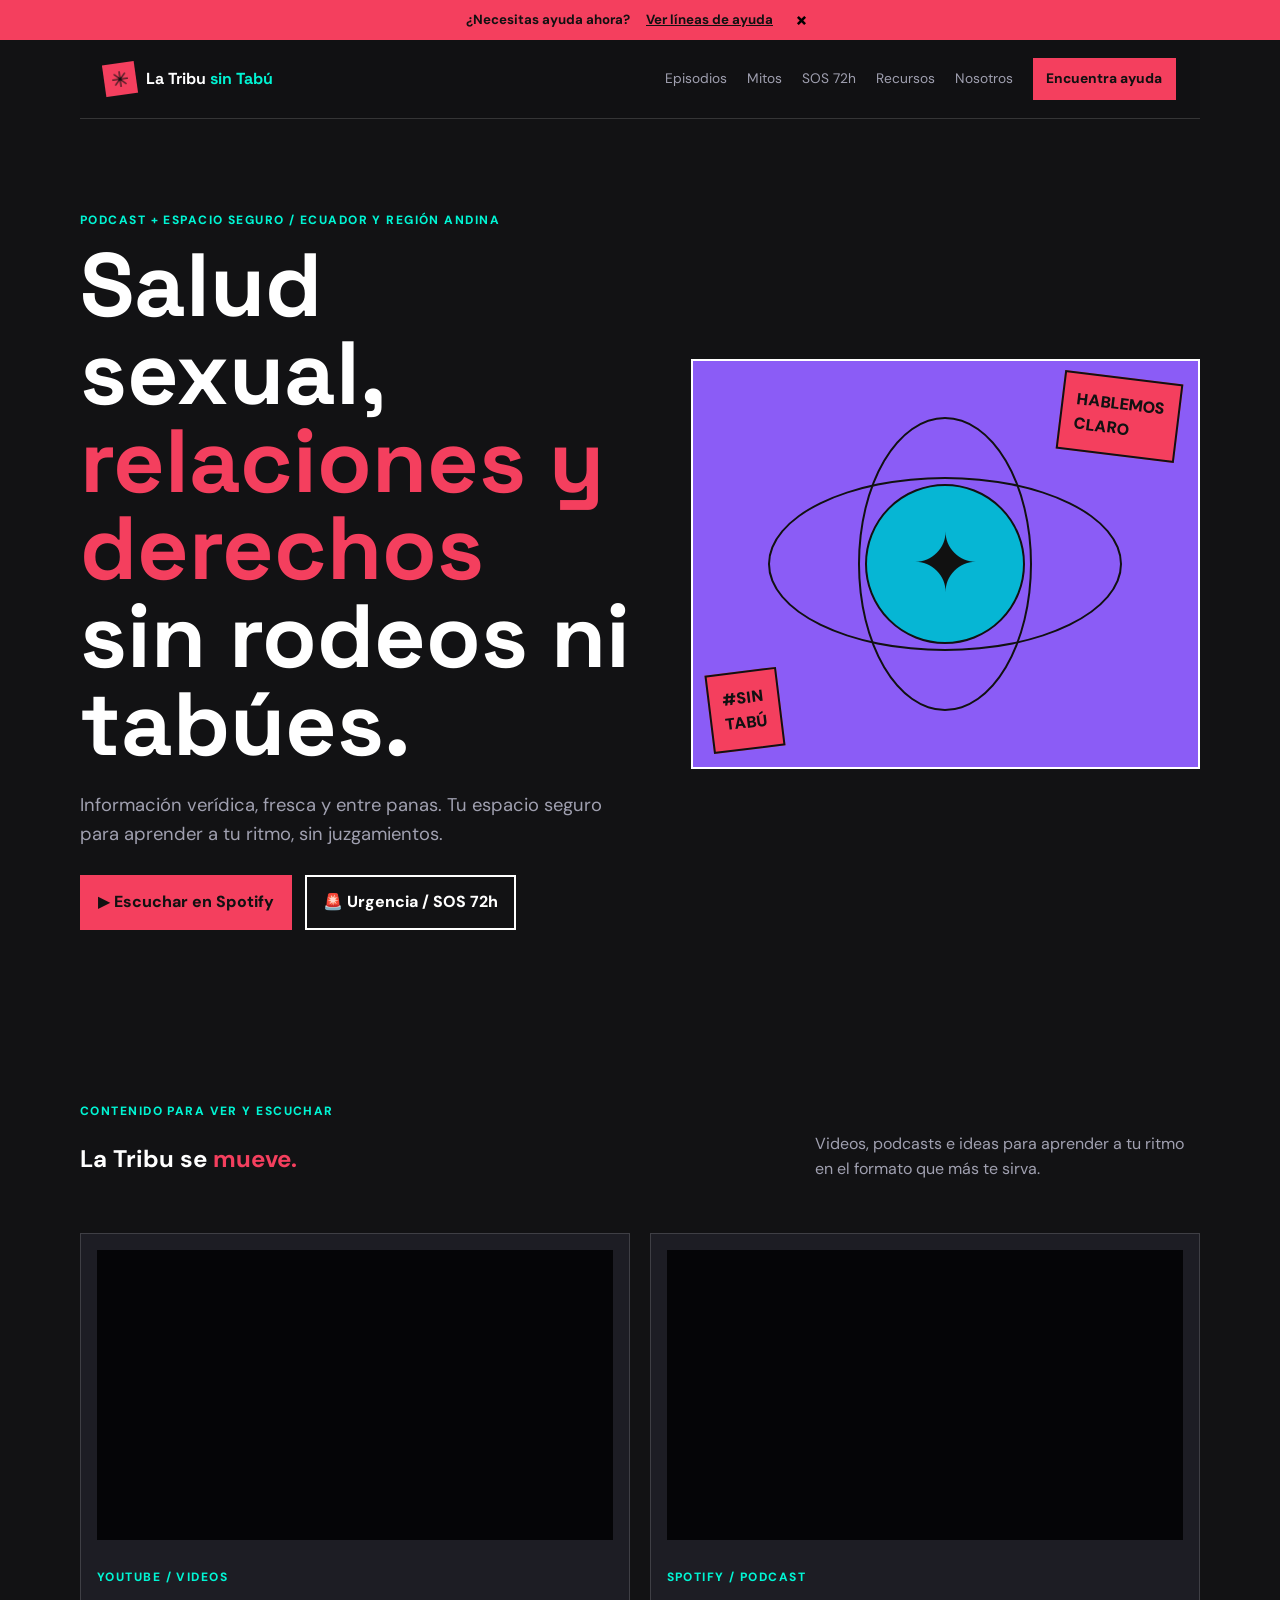
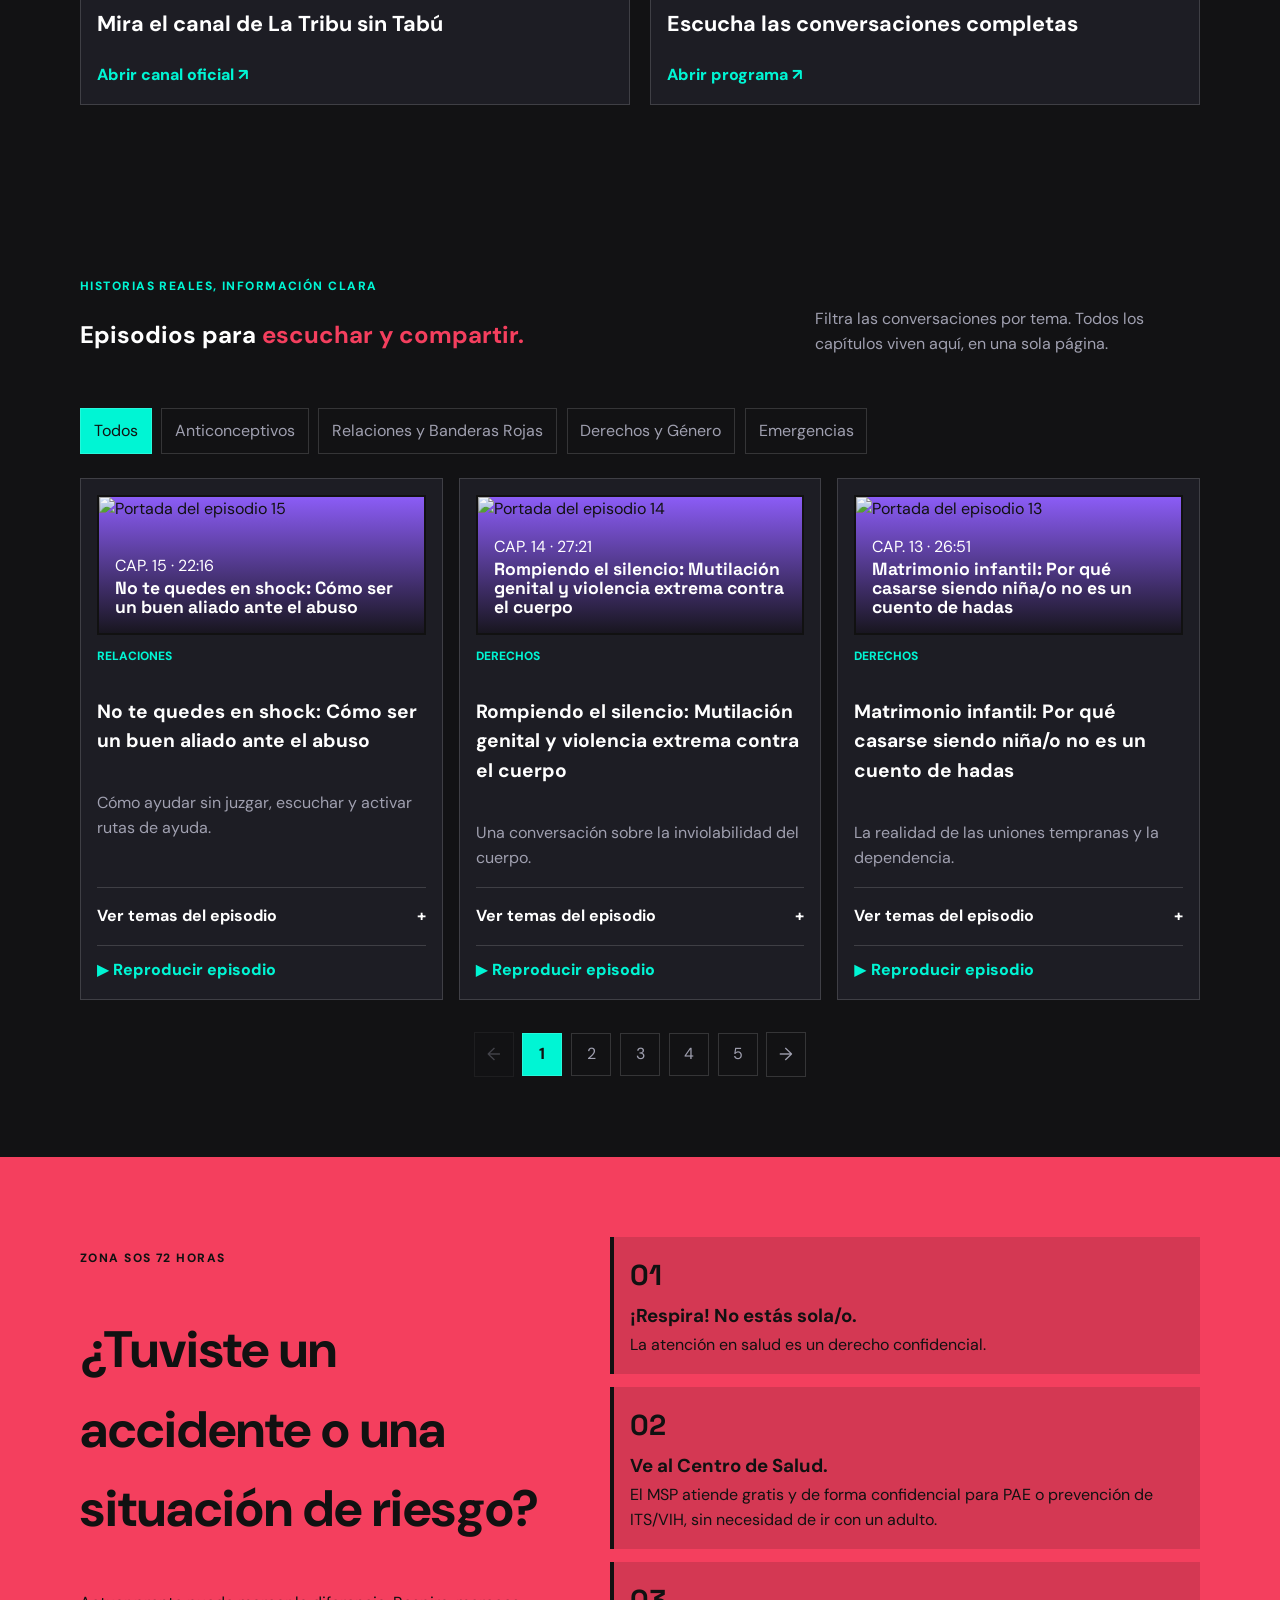
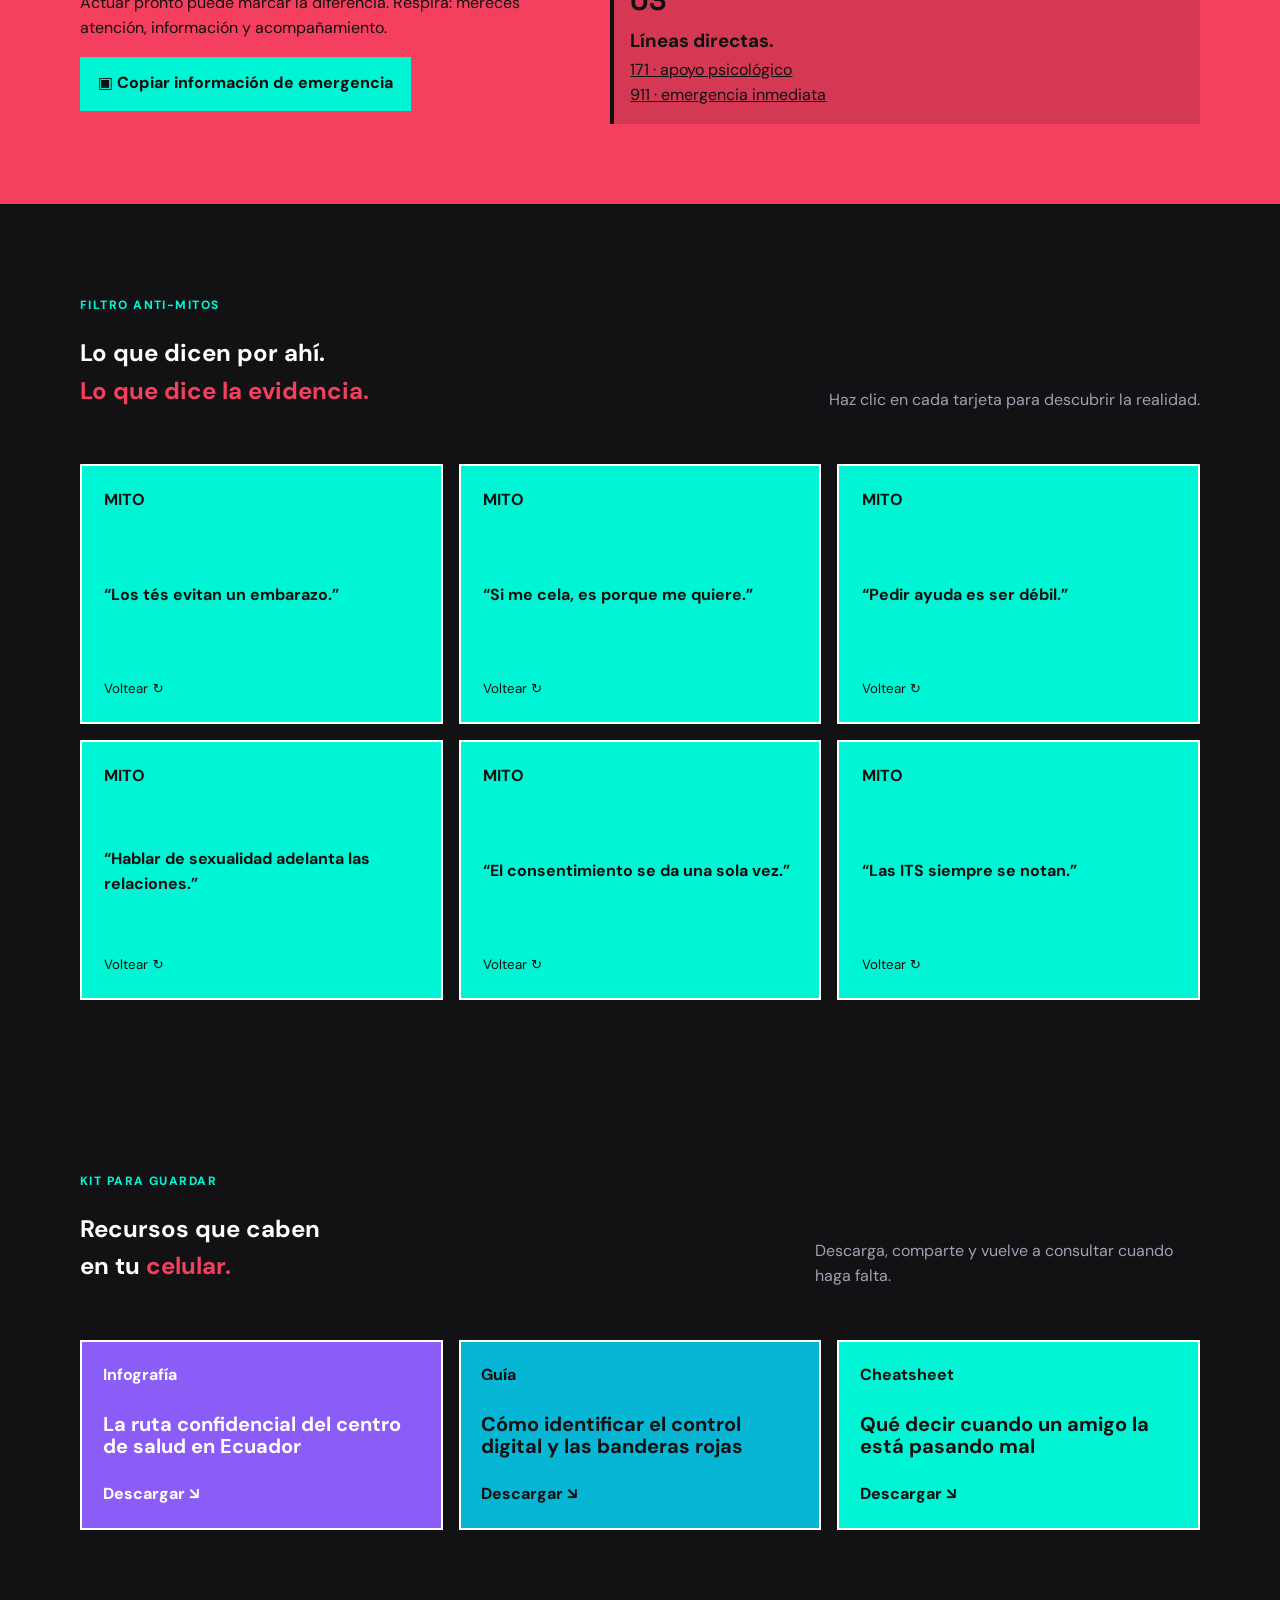
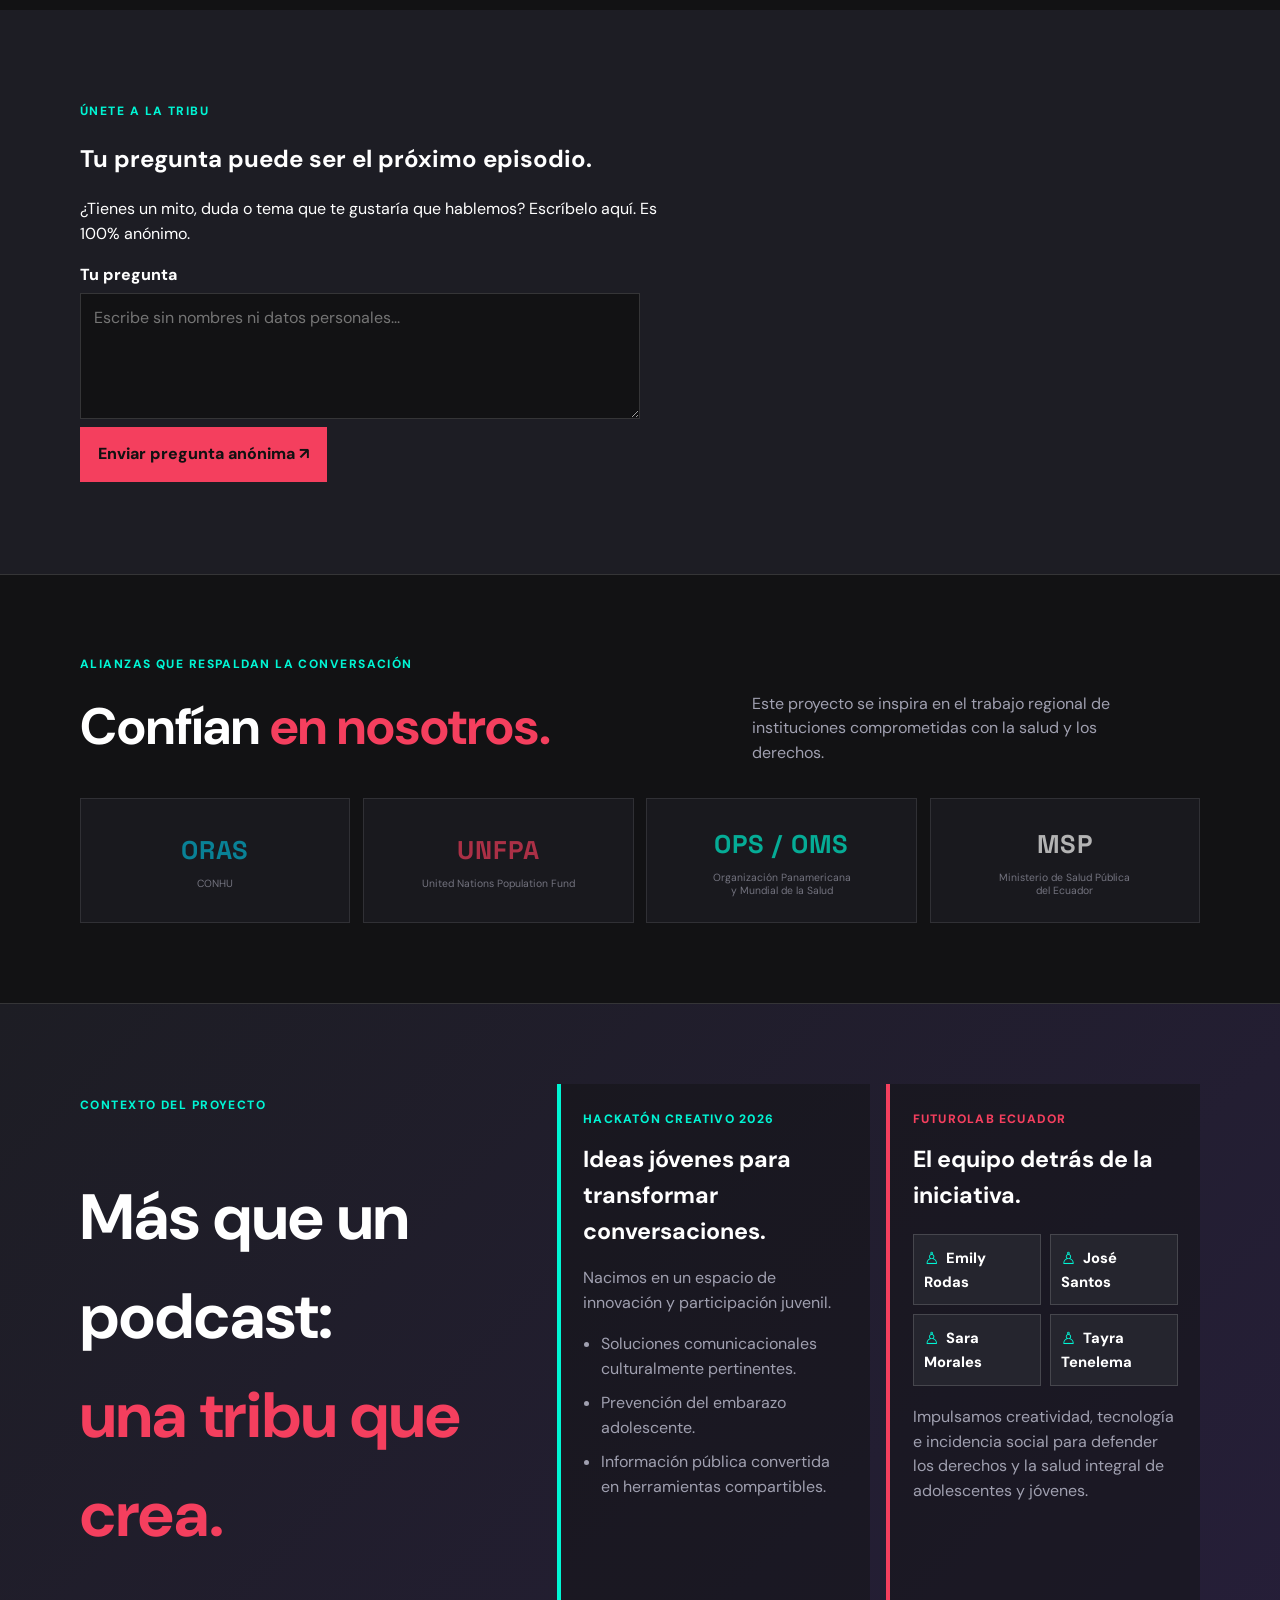
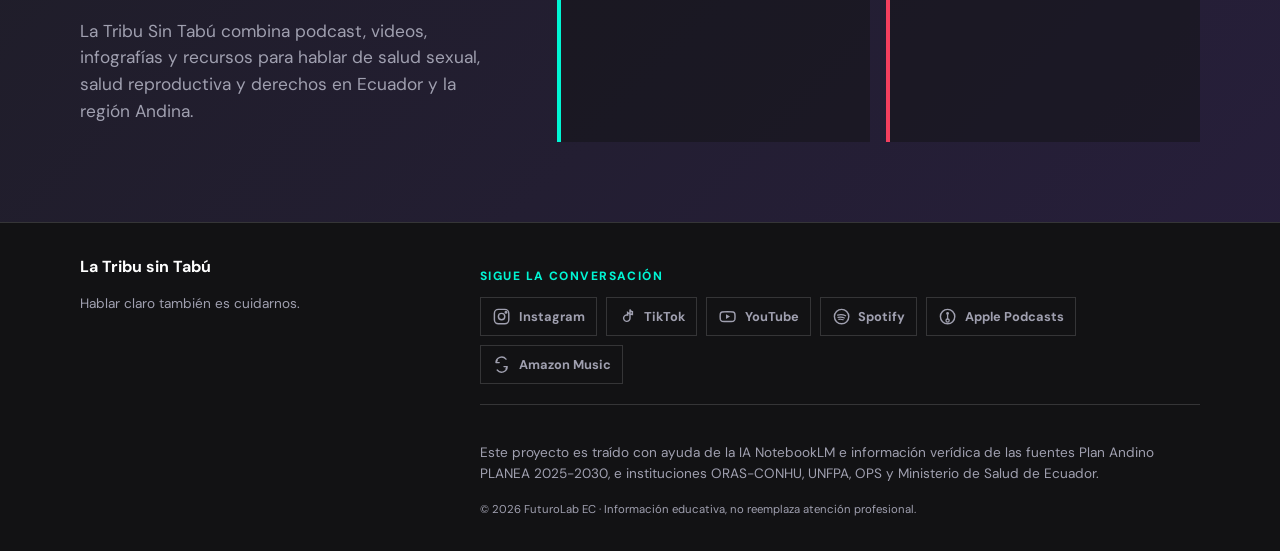
==== commit ea8974b1: "Rediseño profundo" ====
--- a/index.html
+++ b/index.html
@@ -1,659 +1,24 @@
-<!DOCTYPE html>
-<html lang="es">
+<!doctype html>
+<html lang="es-EC">
 <head>
-<meta charset="UTF-8">
-<meta name="viewport" content="width=device-width, initial-scale=1.0">
-<title>FuturoLab EC · Una tribu sin tabú</title>
-<meta name="description" content="FuturoLab EC: laboratorio educativo sobre Educación Sexual Integral, proyecto de vida, prevención de violencias y salud mental adolescente.">
-<link rel="preconnect" href="https://fonts.googleapis.com">
-<link rel="preconnect" href="https://fonts.gstatic.com" crossorigin>
-<link href="https://fonts.googleapis.com/css2?family=Space+Grotesk:wght@400;500;600;700&family=Work+Sans:wght@400;500;600;700&display=swap" rel="stylesheet">
-<link rel="stylesheet" href="style.css">
+<meta charset="UTF-8"><meta name="viewport" content="width=device-width, initial-scale=1">
+<title>La Tribu sin Tabú | Salud sexual, relaciones y derechos</title>
+<meta name="description" content="Información verídica, fresca y entre panas sobre salud sexual, relaciones y derechos en Ecuador y la región Andina.">
+<meta name="robots" content="index, follow"><meta name="theme-color" content="#121214">
+<link rel="canonical" href="https://latribusintabu.github.io/latribusintabu/"><link rel="icon" href="favicon.ico">
+<link rel="preconnect" href="https://fonts.googleapis.com"><link rel="preconnect" href="https://fonts.gstatic.com" crossorigin>
+<link href="https://fonts.googleapis.com/css2?family=DM+Sans:wght@400;500;700&family=Space+Grotesk:wght@500;600;700&display=swap" rel="stylesheet"><link rel="stylesheet" href="style.css">
 </head>
 <body>
-
-<!-- Barra de progreso de lectura -->
-<div class="scroll-progress" id="scrollProgress"></div>
-
-<!-- Barra de emergencia -->
-<div class="crisis-bar" id="crisisBar">
-  <span>¿Necesitas hablar con alguien ahora mismo?</span>
-  <a href="#recursos">Ver líneas de ayuda →</a>
-  <button class="crisis-close" id="crisisClose" aria-label="Cerrar aviso">×</button>
-</div>
-
-<header class="site-header">
-  <div class="header-inner">
-    <a href="#inicio" class="brand">
-      <span class="brand-mark" aria-hidden="true">
-        <svg viewBox="0 0 44 44" width="36" height="36">
-          <defs>
-            <linearGradient id="logoGrad" x1="0" y1="0" x2="1" y2="1">
-              <stop offset="0" stop-color="var(--turquoise-500)"/>
-              <stop offset="1" stop-color="var(--purple-500)"/>
-            </linearGradient>
-          </defs>
-          <polygon points="22,3 39,12.5 39,31.5 22,41 5,31.5 5,12.5" fill="url(#logoGrad)"/>
-          <circle cx="22" cy="22" r="7" fill="var(--paper)"/>
-        </svg>
-      </span>
-      <span class="brand-text">Futuro<em>Lab</em> EC</span>
-    </a>
-
-    <button class="nav-toggle" id="navToggle" aria-label="Abrir menú" aria-expanded="false">
-      <span></span><span></span><span></span>
-    </button>
-
-    <nav class="main-nav" id="mainNav">
-      <a href="#esi" data-nav="esi">01 ESI &amp; proyecto de vida</a>
-      <a href="#violencia" data-nav="violencia">02 Prevención &amp; violencia</a>
-      <a href="#salud-mental" data-nav="salud-mental">03 Salud mental</a>
-      <a href="#transversal" data-nav="transversal">04 Enfoque integral</a>
-      <a href="#recursos" data-nav="recursos" class="nav-help">Recursos de ayuda</a>
-    </nav>
-  </div>
-</header>
-
+<div class="progress" id="progress"></div><div class="crisis"><span>¿Necesitas ayuda ahora?</span><a href="#recursos">Ver líneas de ayuda</a><button id="crisisClose" type="button" aria-label="Cerrar aviso">×</button></div>
+<header class="site-header"><a class="brand" href="#inicio"><span class="brand-mark" aria-hidden="true">✳</span><span>La Tribu <b>sin Tabú</b></span></a><button class="nav-toggle" id="navToggle" type="button" aria-label="Abrir menú" aria-expanded="false"><span></span><span></span><span></span></button><nav class="nav" id="mainNav"><a href="#episodios">Episodios</a><a href="#mitos">Mitos</a><a href="#sos">SOS 72h</a><a href="#recursos">Recursos</a><a href="#nosotros">Nosotros</a><a class="nav-help" href="#recursos">Encuentra ayuda</a></nav></header>
 <main>
-
-  <!-- HERO -->
-  <section class="hero" id="inicio">
-    <div class="hero-orbit" aria-hidden="true">
-      <span class="orbit-ring ring-1"></span>
-      <span class="orbit-ring ring-2"></span>
-      <span class="orbit-ring ring-3"></span>
-      <span class="orbit-dot dot-a">🧬</span>
-      <span class="orbit-dot dot-b">💬</span>
-      <span class="orbit-dot dot-c">🧭</span>
-      <span class="orbit-dot dot-d">🤝</span>
-    </div>
-    <div class="hero-inner">
-      <p class="eyebrow">Laboratorio de futuro adolescente</p>
-      <h1 class="hero-title">
-        Una tribu<br><span class="hero-highlight">sin tabú.</span>
-      </h1>
-      <p class="hero-lede">
-        FuturoLab EC traduce la evidencia sobre educación sexual integral, prevención de
-        violencias y salud mental adolescente en un espacio claro, sin juicios y sin medias
-        verdades. Aquí investigamos tu presente para construir tu proyecto de vida.
-      </p>
-      <div class="hero-actions">
-        <a href="#modulos" class="btn btn-primary">Entrar al laboratorio</a>
-        <a href="#recursos" class="btn btn-ghost">Necesito ayuda ahora</a>
-      </div>
-      <div class="hero-stats">
-        <div><strong>5×</strong><span>más eficaz la ESI con enfoque de género</span></div>
-        <div><strong>80%</strong><span>de niñas y niños pudieron contar el abuso con ESI</span></div>
-        <div><strong>1 / 4</strong><span>adolescentes con síntomas de salud mental moderados o severos</span></div>
-      </div>
-    </div>
-  </section>
-
-  <!-- CARRUSEL -->
-  <section class="carousel-section" id="modulos">
-    <p class="carousel-eyebrow">Lo que exploramos en el laboratorio</p>
-    <div class="carousel" id="carousel">
-      <div class="carousel-track" id="carouselTrack">
-
-        <article class="slide">
-          <div class="slide-art" style="--c1:var(--turquoise-500);--c2:var(--purple-500)">
-            <svg viewBox="0 0 200 160"><path d="M20 130 C 60 40, 140 40, 180 120" fill="none" stroke="url(#g1)" stroke-width="8" stroke-linecap="round"/><circle cx="20" cy="130" r="9" fill="var(--purple-500)"/><circle cx="180" cy="120" r="9" fill="var(--turquoise-500)"/><defs><linearGradient id="g1" x1="0" y1="0" x2="1" y2="1"><stop offset="0" stop-color="var(--purple-500)"/><stop offset="1" stop-color="var(--turquoise-500)"/></linearGradient></defs></svg>
-          </div>
-          <h3>Proyecto de vida</h3>
-          <p>Tu ruta, tus decisiones, tus tiempos.</p>
-        </article>
-
-        <article class="slide">
-          <div class="slide-art">
-            <svg viewBox="0 0 200 160"><circle cx="70" cy="70" r="34" fill="none" stroke="var(--turquoise-500)" stroke-width="7"/><circle cx="130" cy="90" r="24" fill="none" stroke="var(--purple-500)" stroke-width="7"/></svg>
-          </div>
-          <h3>ESI con evidencia</h3>
-          <p>Sexualidad integral, no solo biología ni miedo.</p>
-        </article>
-
-        <article class="slide">
-          <div class="slide-art">
-            <svg viewBox="0 0 200 160"><path d="M100 20 L170 55 V105 C170 140 140 150 100 155 C60 150 30 140 30 105 V55 Z" fill="none" stroke="var(--purple-500)" stroke-width="7" stroke-linejoin="round"/><path d="M70 90 L92 112 L135 65" fill="none" stroke="var(--turquoise-500)" stroke-width="8" stroke-linecap="round" stroke-linejoin="round"/></svg>
-          </div>
-          <h3>Prevención de violencias</h3>
-          <p>Rutas claras de protección y denuncia.</p>
-        </article>
-
-        <article class="slide">
-          <div class="slide-art">
-            <svg viewBox="0 0 200 160"><path d="M100 130 C60 130 40 100 40 70 C40 40 65 25 100 25 C135 25 160 40 160 70 C160 100 140 130 100 130 Z" fill="none" stroke="var(--turquoise-500)" stroke-width="7"/><path d="M100 25 V130 M40 70 H160" stroke="var(--purple-500)" stroke-width="4"/></svg>
-          </div>
-          <h3>Salud mental</h3>
-          <p>Nombrar lo que sientes es el primer diagnóstico.</p>
-        </article>
-
-        <article class="slide">
-          <div class="slide-art">
-            <svg viewBox="0 0 200 160"><circle cx="100" cy="80" r="55" fill="none" stroke="var(--purple-500)" stroke-width="6" stroke-dasharray="10 10"/><circle cx="100" cy="80" r="30" fill="none" stroke="var(--turquoise-500)" stroke-width="6"/></svg>
-          </div>
-          <h3>Ciudadanía digital</h3>
-          <p>Tu imagen y tus datos también son tu territorio.</p>
-        </article>
-
-        <article class="slide">
-          <div class="slide-art">
-            <svg viewBox="0 0 200 160"><rect x="35" y="35" width="130" height="95" rx="14" fill="none" stroke="var(--turquoise-500)" stroke-width="7"/><path d="M35 65 H165" stroke="var(--purple-500)" stroke-width="6"/></svg>
-          </div>
-          <h3>Escuela como escudo</h3>
-          <p>Permanecer en las aulas cambia trayectorias.</p>
-        </article>
-
-      </div>
-      <button class="carousel-arrow prev" id="carouselPrev" aria-label="Anterior">‹</button>
-      <button class="carousel-arrow next" id="carouselNext" aria-label="Siguiente">›</button>
-      <div class="carousel-dots" id="carouselDots"></div>
-    </div>
-  </section>
-
-  <!-- SECCIÓN 01 — ESI Y PROYECTO DE VIDA -->
-  <section class="pillar" id="esi">
-    <div class="pillar-head">
-      <span class="pillar-num">01</span>
-      <div>
-        <h2>ESI y proyecto de vida</h2>
-        <p class="pillar-sub">La sexualidad como parte natural de la vida — no solo biología, no solo riesgo.</p>
-      </div>
-    </div>
-
-    <div class="pillar-body">
-      <article class="lead-block">
-        <p>
-          La <strong>Educación Sexual Integral (ESI)</strong> es un proceso educativo sistemático y
-          planificado que enseña los aspectos cognitivos, emocionales, físicos y sociales de la
-          sexualidad, para vivir la salud, el bienestar y la dignidad con plenitud. Cuando un currículo
-          se aleja de los enfoques moralistas, restrictivos o puramente biologicistas y adopta una mirada
-          holística —afecto, erotismo, placer, respeto mutuo, equidad de género y derechos humanos— sus
-          resultados cambian radicalmente.
-        </p>
-      </article>
-
-      <div class="stat-grid">
-        <div class="stat-card">
-          <span class="stat-number">5×</span>
-          <p>más eficaces son los programas de ESI que abordan explícitamente las relaciones de género y el
-          poder, para reducir embarazos no intencionales e ITS/VIH (hallazgo de Haberland).</p>
-        </div>
-        <div class="stat-card">
-          <span class="stat-number">↓ ↓</span>
-          <p>Retraso en la edad de inicio sexual, mayor uso y consistencia de anticonceptivos y menos
-          parejas de riesgo son los efectos reales de la ESI de calidad.</p>
-        </div>
-        <div class="stat-card">
-          <span class="stat-number">80%</span>
-          <p>de niñas y niños que sufrieron abuso pudieron contarlo en contextos escolares con ESI
-          implementada.</p>
-        </div>
-      </div>
-
-      <div class="module-block">
-        <h3 class="module-title">Mito o realidad — dale clic a cada tarjeta</h3>
-        <p class="module-caption">Los mitos frenan la conversación. Voltea cada tarjeta para ver lo que dice
-        la evidencia.</p>
-        <div class="flip-grid">
-
-          <div class="flip-card">
-            <div class="flip-inner">
-              <div class="flip-face flip-front"><span class="flip-tag">Mito</span><p>«Hablar de sexualidad
-              adelanta el inicio de las relaciones sexuales.»</p></div>
-              <div class="flip-face flip-back"><span class="flip-tag flip-tag-real">Evidencia</span><p>Los
-              programas de ESI retrasan la edad de inicio sexual y aumentan el uso responsable de
-              anticonceptivos. No la adelantan.</p></div>
-            </div>
-          </div>
-
-          <div class="flip-card">
-            <div class="flip-inner">
-              <div class="flip-face flip-front"><span class="flip-tag">Mito</span><p>«Un embarazo en una
-              niña de 13 años es un tema de mala suerte o descuido.»</p></div>
-              <div class="flip-face flip-back"><span class="flip-tag flip-tag-real">Evidencia</span><p>Todo
-              embarazo antes de los 15 años se investiga como posible violencia sexual: no puede ser un acto
-              voluntario dada la asimetría de poder.</p></div>
-            </div>
-          </div>
-
-          <div class="flip-card">
-            <div class="flip-inner">
-              <div class="flip-face flip-front"><span class="flip-tag">Mito</span><p>«Si hablo de mi cuerpo
-              y de límites, es porque algo anda mal en casa.»</p></div>
-              <div class="flip-face flip-back"><span class="flip-tag flip-tag-real">Evidencia</span><p>Nombrar
-              el propio cuerpo y aprender a decir «no» es una habilidad preventiva universal, no un síntoma
-              de alarma.</p></div>
-            </div>
-          </div>
-
-          <div class="flip-card">
-            <div class="flip-inner">
-              <div class="flip-face flip-front"><span class="flip-tag">Mito</span><p>«Pedir ayuda de salud
-              mental es de gente débil.»</p></div>
-              <div class="flip-face flip-back"><span class="flip-tag flip-tag-real">Evidencia</span><p>La
-              salud mental es la principal causa de enfermedad no mortal en la adolescencia: pedir ayuda es
-              una decisión de proyecto de vida, no una debilidad.</p></div>
-            </div>
-          </div>
-
-        </div>
-      </div>
-
-      <div class="two-col">
-        <div class="card-soft">
-          <h3>¿Qué es el proyecto de vida?</h3>
-          <p>
-            Es la dirección, las decisiones y las acciones cotidianas que una persona traza para su propia
-            existencia, a partir de valores propios. Incluso en medio de una crisis, construirlo permite
-            definir la identidad ideológica, sexual y ocupacional.
-          </p>
-          <p>
-            Adolescentes con metas claras muestran mayor motivación para retrasar el inicio sexual, usar
-            anticonceptivos con más responsabilidad y evitar embarazos que interrumpan su trayectoria
-            formativa.
-          </p>
-          <p class="callout-quote">
-            En los <strong>Clubes de Adolescentes</strong> se debaten preguntas como
-            <em>«¿quién soy?»</em> o <em>«¿cuál es mi propósito?»</em> — el primer experimento de
-            cualquier laboratorio de vida.
-          </p>
-        </div>
-
-        <div class="card-soft">
-          <h3>Estrategias en la región</h3>
-          <div class="accordion" id="accordionRegion">
-
-            <div class="accordion-item">
-              <button class="accordion-trigger">Ecuador — ENEIS &amp; Diario ALAS</button>
-              <div class="accordion-panel">
-                <p>La Estrategia Nacional de ESI (ENEIS) se combina con rutas educomunicacionales como
-                «Ruta ESA ES» y el portal «Sexualidad sin Misterios». El <strong>Diario ALAS</strong>
-                (Abrazando letras, alegrías y sueños) ayuda a adolescentes gestantes a registrar sus
-                emociones y resignificar su proyecto de vida.</p>
-              </div>
-            </div>
-
-            <div class="accordion-item">
-              <button class="accordion-trigger">Venezuela — Resolución 42063</button>
-              <div class="accordion-panel">
-                <p>Transversaliza ESI y proyecto de vida en toda la Educación Básica. El programa
-                <strong>«De la sexualidad sí se habla»</strong> impulsa el empoderamiento juvenil y la
-                toma de decisiones informadas.</p>
-              </div>
-            </div>
-
-            <div class="accordion-item">
-              <button class="accordion-trigger">Perú — Tutoría y Orientación Educativa</button>
-              <div class="accordion-panel">
-                <p>Integra la ESI en el currículo nacional a través de la TOE, con guías específicas para
-                sostener la continuidad educativa de estudiantes en situación de embarazo.</p>
-              </div>
-            </div>
-
-            <div class="accordion-item">
-              <button class="accordion-trigger">Zambia — Currículo 5.º a 12.º grado</button>
-              <div class="accordion-panel">
-                <p>Programa nacional alineado a estándares de la UNESCO desde 2016, con formación docente
-                y supervisión local que garantiza su sostenibilidad.</p>
-              </div>
-            </div>
-
-          </div>
-        </div>
-      </div>
-    </div>
-  </section>
-
-  <!-- SECCIÓN 02 — VIOLENCIA Y EMBARAZO INFANTIL -->
-  <section class="pillar pillar-alt" id="violencia">
-    <div class="pillar-head">
-      <span class="pillar-num">02</span>
-      <div>
-        <h2>Prevención de violencias y embarazo infantil</h2>
-        <p class="pillar-sub">Todo embarazo antes de los 15 años se investiga como posible violencia sexual.</p>
-      </div>
-    </div>
-
-    <div class="pillar-body">
-      <div class="alert-box">
-        <strong>Dato clave:</strong> en niñas menores de 15 años, un embarazo nunca se considera un
-        hecho voluntario, por la asimetría de poder y la imposibilidad de un consentimiento libre.
-        En Ecuador, se estima que <strong>8 de cada 10</strong> embarazos en menores de 14 años son producto
-        de agresiones sexuales. El riesgo de muerte materna en este grupo es hasta
-        <strong>5 veces mayor</strong> que entre los 20 y 24 años.
-      </div>
-
-      <div class="two-col">
-        <div class="card-soft">
-          <h3>La ruta de atención, en 4 principios</h3>
-          <ol class="step-list">
-            <li><strong>Sospechar siempre</strong> de violencia sexual y activar la notificación a las
-            autoridades competentes.</li>
-            <li><strong>No idealizar la maternidad</strong> ni imponerla como mandato a una niña violentada.</li>
-            <li><strong>Informar todas las opciones</strong> con claridad: continuar la gestación, adopción o
-            interrupción voluntaria del embarazo, según el marco legal vigente.</li>
-            <li><strong>Evitar la revictimización</strong>: limitar exámenes a emergencias reales y nunca
-            forzar a ver o escuchar una ecografía si se decidió interrumpir el embarazo.</li>
-          </ol>
-        </div>
-
-        <div class="card-soft">
-          <h3>La ESI como escudo contra el abuso</h3>
-          <p class="module-caption">Cuatro habilidades que la ESI entrega desde la niñez:</p>
-          <ul class="check-list">
-            <li>Nombrar correctamente las partes íntimas del cuerpo y saber que son propias.</li>
-            <li>Desarrollar la habilidad de decir «NO» ante caricias o secretos incómodos.</li>
-            <li>Distinguir un secreto que protege de un secreto que daña.</li>
-            <li>Identificar canales de confianza para contar lo que pasa y pedir ayuda.</li>
-          </ul>
-        </div>
-      </div>
-
-      <div class="module-block">
-        <h3 class="module-title">Cuatro pasos para prevenir la violencia basada en género</h3>
-        <p class="module-caption">Marco de la Iniciativa Spotlight — recorre cada paso.</p>
-        <div class="stepper" id="stepperVBG">
-          <div class="stepper-nav">
-            <button class="stepper-dot is-active" data-step="1"><span>1</span>Visibilizar</button>
-            <button class="stepper-dot" data-step="2"><span>2</span>Reflexionar</button>
-            <button class="stepper-dot" data-step="3"><span>3</span>Saber más</button>
-            <button class="stepper-dot" data-step="4"><span>4</span>Actuar</button>
-          </div>
-          <div class="stepper-line"><span id="stepperFill"></span></div>
-          <div class="stepper-panels">
-            <div class="stepper-panel is-active" data-panel="1">
-              <p>Nombrar la violencia y reconocerla en el entorno cercano: familia, pareja, escuela,
-              comunidad. Lo que no se nombra, se normaliza.</p>
-            </div>
-            <div class="stepper-panel" data-panel="2">
-              <p>Cuestionar las propias creencias sobre masculinidad, celos, control y poder en las
-              relaciones — el paso que sostiene el cambio de actitudes.</p>
-            </div>
-            <div class="stepper-panel" data-panel="3">
-              <p>Conocer las rutas de protección, derechos y servicios disponibles en tu comunidad antes
-              de que una crisis obligue a improvisar.</p>
-            </div>
-            <div class="stepper-panel" data-panel="4">
-              <p>Intervenir de forma segura: acompañar, denunciar, referir a servicios o simplemente
-              creerle a quien cuenta lo que le pasó.</p>
-            </div>
-          </div>
-        </div>
-      </div>
-
-      <div class="card-soft">
-        <h3>Trabajar con los varones: lo que muestra la evidencia</h3>
-        <div class="tab-group" id="tabPrograms">
-          <div class="tab-nav">
-            <button class="tab-btn is-active" data-tab="h">Programa H</button>
-            <button class="tab-btn" data-tab="stepping">Stepping Stones</button>
-            <button class="tab-btn" data-tab="fourth">Fourth R / PREPARE</button>
-          </div>
-          <div class="tab-panel is-active" data-panel="h">
-            <p>Evaluado en Chile, Brasil y Perú. Cambia actitudes de género en varones jóvenes, reduce
-            la violencia física y sexual en pareja y fomenta la corresponsabilidad reproductiva.</p>
-          </div>
-          <div class="tab-panel" data-panel="stepping">
-            <p>En Sudáfrica: <strong>−38%</strong> en violencia física o sexual perpetrada por hombres jóvenes
-            hacia su pareja, y <strong>−27%</strong> en reportes de violación o intento, a los 12–24 meses.</p>
-          </div>
-          <div class="tab-panel" data-panel="fourth">
-            <p>Descensos marcados y sostenidos en la violencia física durante el noviazgo, en adolescentes
-            de ambos sexos, en Canadá y Sudáfrica.</p>
-          </div>
-        </div>
-      </div>
-
-      <div class="card-soft wide-card">
-        <h3>Violencia de género digital</h3>
-        <p>
-          Cualquier acción facilitada por tecnología —ciberacoso, cibervigilancia de pareja, sextorsión,
-          grooming en línea o difusión no consensuada de imágenes íntimas— que cause daño psicológico,
-          físico, sexual o económico por razón de género. Afecta de forma desproporcionada a adolescentes
-          mujeres y a la población LGBTIQ+, con consecuencias que van del aislamiento social y la caída del
-          rendimiento escolar hasta trastornos alimentarios e ideación suicida.
-        </p>
-        <p class="fine-note">
-          Las escuelas deben enseñar ciudadanía digital segura y ofrecer rutas claras para reportar cuentas
-          agresoras y solicitar la eliminación de imágenes íntimas de la red.
-        </p>
-      </div>
-    </div>
-  </section>
-
-  <!-- SECCIÓN 03 — SALUD MENTAL -->
-  <section class="pillar" id="salud-mental">
-    <div class="pillar-head">
-      <span class="pillar-num">03</span>
-      <div>
-        <h2>Salud mental en la adolescencia</h2>
-        <p class="pillar-sub">El cerebro adolescente está en plena maduración: es sensible, no frágil.</p>
-      </div>
-    </div>
-
-    <div class="pillar-body">
-      <div class="stat-grid">
-        <div class="stat-card">
-          <span class="stat-number">1ª</span>
-          <p>causa de enfermedad y discapacidad no mortal en adolescentes a nivel mundial: los trastornos
-          de salud mental.</p>
-        </div>
-        <div class="stat-card">
-          <span class="stat-number">1/4</span>
-          <p>adolescentes y jóvenes (Chile) presenta síntomas moderados o severos de salud mental; la mayor
-          gravedad se concentra en mujeres (18%) y zonas urbanas.</p>
-        </div>
-        <div class="stat-card">
-          <span class="stat-number">3ª</span>
-          <p>causa de muerte en adolescentes mayores a nivel global: el suicidio.</p>
-        </div>
-      </div>
-
-      <article class="lead-block">
-        <p>
-          La ansiedad afecta al <strong>3,6%</strong> de los adolescentes de 10 a 14 años y al
-          <strong>4,6%</strong> de los de 15 a 19. La depresión es la cuarta causa de morbilidad en el grupo
-          de mayor edad. El aislamiento de la pandemia duplicó la sintomatología depresiva y ansiosa,
-          golpeando más a adolescentes mujeres, jóvenes LGBTIQ+ y personas con discapacidad. En 2025,
-          el <strong>15%</strong> de la juventud chilena reportó ecoansiedad frecuente.
-        </p>
-      </article>
-
-      <div class="module-block">
-        <h3 class="module-title">Atenciones de salud mental adolescente — Ecuador 2023</h3>
-        <p class="module-caption">218 934 atenciones en adolescentes de 10 a 19 años, por causa principal.</p>
-        <div class="bar-chart" id="chartEcuador">
-          <div class="bar-row"><span class="bar-label">Retraso mental</span><div class="bar-track"><div class="bar-fill" data-value="23.6"></div></div><span class="bar-value">23,6%</span></div>
-          <div class="bar-row"><span class="bar-label">Trastornos neuróticos / estrés</span><div class="bar-track"><div class="bar-fill" data-value="19.6"></div></div><span class="bar-value">19,6%</span></div>
-          <div class="bar-row"><span class="bar-label">Trastornos emocionales y de conducta</span><div class="bar-track"><div class="bar-fill" data-value="16.6"></div></div><span class="bar-value">16,6%</span></div>
-          <div class="bar-row"><span class="bar-label">Trastornos del humor / depresión</span><div class="bar-track"><div class="bar-fill" data-value="12.4"></div></div><span class="bar-value">12,4%</span></div>
-        </div>
-      </div>
-
-      <article class="lead-block">
-        <p>
-          La salud mental no se explica solo desde lo individual. La pobreza extrema, la discriminación,
-          el desarraigo cultural en comunidades indígenas y, sobre todo, el <strong>estrés tóxico
-          crónico</strong> por violencia o abuso sostenido en el tiempo, alteran el desarrollo cerebral:
-          desregulan la emoción, la atención y dejan huellas postraumáticas de reexperimentación y
-          evitación.
-        </p>
-      </article>
-
-      <div class="alert-box alert-box-soft">
-        <strong>Sobre el comportamiento suicida:</strong> el embarazo forzado en menores de 15 años, el
-        abuso sexual, la violencia intrafamiliar y el estigma social son disparadores severos de conductas
-        autolesivas. La guía mhGAP de la OMS recomienda preguntar de forma directa y sin miedo sobre
-        pensamientos de autoagresión a cualquier persona mayor de 10 años con angustia emocional aguda.
-        Preguntar no planta la idea: abre la puerta a pedir ayuda. Si esto te toca de cerca, en la sección
-        de <a href="#recursos">recursos</a> tienes líneas de ayuda inmediatas.
-      </div>
-
-      <div class="two-col">
-        <div class="card-soft">
-          <h3>Herramientas de tamizaje que usan los equipos de salud</h3>
-          <div class="accordion" id="accordionScreen">
-            <div class="accordion-item">
-              <button class="accordion-trigger">HEADSSS (Home, Educación, Actividades…)</button>
-              <div class="accordion-panel">
-                <p>Evaluación holística que recorre Hogar, Educación, Actividades, Drogas/dieta, Sexualidad,
-                Suicidio y Seguridad. En Venezuela se agrega la «P» de Pobreza. Sirve para mirar tanto
-                riesgos como factores protectores.</p>
-              </div>
-            </div>
-            <div class="accordion-item">
-              <button class="accordion-trigger">PHQ-9 (síntomas depresivos)</button>
-              <div class="accordion-panel">
-                <p>Cuestionario autoadministrado de 9 ítems para adolescentes mayores de 13 años. Clasifica
-                la intensidad en leve, moderada, moderadamente grave y grave. Es una herramienta clínica de
-                acompañamiento, no un autodiagnóstico casero.</p>
-              </div>
-            </div>
-            <div class="accordion-item">
-              <button class="accordion-trigger">GAD-7 (síntomas de ansiedad)</button>
-              <div class="accordion-panel">
-                <p>Escala de 7 ítems que clasifica la ansiedad en leve, moderada o grave. Se usa junto a una
-                conversación clínica, no de forma aislada.</p>
-              </div>
-            </div>
-          </div>
-        </div>
-
-        <div class="card-soft" id="tca-block">
-          <h3>Trastornos de la conducta alimentaria y salud perinatal</h3>
-          <p>
-            La restricción extrema o los atracones con conductas compensatorias parten de una distorsión de
-            la imagen corporal y un miedo intenso a engordar. La anorexia nerviosa es considerada el
-            <strong>trastorno psiquiátrico más letal</strong>, con una mortalidad hasta 5.86 veces mayor que
-            en la población general.
-          </p>
-          <p>
-            En el embarazo adolescente, el control prenatal debe incluir apoyo psicológico para la
-            ambivalencia emocional, el miedo al parto y el fortalecimiento del apego seguro con el recién
-            nacido — y también autocuidado para el personal de salud que sostiene estos procesos.
-          </p>
-          <p class="fine-note">
-            Si esto resuena con algo que estás viviendo, no tienes que resolverlo en silencio: hablar con
-            una persona adulta de confianza o un profesional de salud es el paso que de verdad ayuda.
-          </p>
-        </div>
-      </div>
-    </div>
-  </section>
-
-  <!-- SECCIÓN 04 — ENFOQUE TRANSVERSAL -->
-  <section class="pillar pillar-alt" id="transversal">
-    <div class="pillar-head">
-      <span class="pillar-num">04</span>
-      <div>
-        <h2>Un enfoque integral</h2>
-        <p class="pillar-sub">Nadie decide su vida en el vacío: el entorno también importa.</p>
-      </div>
-    </div>
-
-    <div class="pillar-body">
-      <div class="socio-levels">
-        <div class="level-ring">
-          <div class="level level-1"><span>Individual</span></div>
-          <div class="level level-2"><span>Familia y pares</span></div>
-          <div class="level level-3"><span>Comunidad e instituciones</span></div>
-          <div class="level level-4"><span>Leyes y estructura social</span></div>
-        </div>
-        <div class="socio-text">
-          <h3>Enfoque socioecológico</h3>
-          <p>El bienestar adolescente depende de factores que se cruzan en cuatro niveles: el desarrollo
-          individual, los vínculos familiares y de pares, las instituciones comunitarias (escuelas, centros
-          de salud) y las normas y leyes estructurales. Prevenir en un solo nivel no alcanza.</p>
-        </div>
-      </div>
-
-      <div class="two-col">
-        <div class="card-soft">
-          <h3>Interseccionalidad: nadie parte del mismo punto</h3>
-          <ul class="check-list">
-            <li>Menores de 15 años: protección absoluta, cero tolerancia al abuso.</li>
-            <li>Pueblos indígenas y afrodescendientes: adecuación cultural y lingüística de los servicios.</li>
-            <li>Población LGBTIQ+: espacios libres de acoso homofóbico, transfóbico y bifóbico.</li>
-            <li>Personas con discapacidad: hasta 4 veces más riesgo de sufrir agresiones sexuales — se
-            requiere accesibilidad real en salud y ESI.</li>
-            <li>Población migrante: ninguna barrera documental debe impedir una atención de urgencia.</li>
-          </ul>
-        </div>
-        <div class="card-soft">
-          <h3>Autonomía progresiva y derechos</h3>
-          <p>Adolescentes son sujetos activos, con capacidad creciente para decidir sobre su cuerpo y su
-          vida. Las políticas de salud deben derribar barreras administrativas —como exigir el
-          consentimiento de un tutor legal para asesoría o anticonceptivos desde los 14 años— respetando
-          su desarrollo y su privacidad.</p>
-        </div>
-      </div>
-
-      <div class="card-soft wide-card">
-        <h3>La escuela como escudo protector</h3>
-        <p>En América Latina, el <strong>36%</strong> de la desvinculación escolar de mujeres se asocia al
-        embarazo o la maternidad adolescente. Por eso los sistemas de alerta temprana y los protocolos de
-        continuidad educativa —horarios flexibles, adaptaciones curriculares, entrega de actividades
-        durante la gestación y el posparto— son tan decisivos como cualquier intervención clínica.</p>
-      </div>
-    </div>
-  </section>
-
-  <!-- PRÓXIMO EN EL LABORATORIO -->
-  <section class="next-lab">
-    <div class="next-lab-inner">
-      <span class="eyebrow eyebrow-onlight">Próximo experimento</span>
-      <h2>Contraloría social: cuando la tribu vigila su propio cuidado</h2>
-      <p>La participación activa de adolescentes en el monitoreo de los servicios de salud amigables
-      cambia drásticamente la calidad de la atención. FuturoLab EC seguirá documentando cómo Ecuador,
-      Perú y Venezuela estructuran estos mecanismos de participación juvenil.</p>
-    </div>
-  </section>
-
-  <!-- RECURSOS -->
-  <section class="resources" id="recursos">
-    <div class="resources-inner">
-      <h2>Si necesitas hablar con alguien, esto no espera</h2>
-      <p class="resources-lede">
-        Pedir ayuda no es un paso atrás en tu proyecto de vida: es parte de él. Estas líneas existen para
-        escucharte, no para juzgarte.
-      </p>
-      <div class="resource-grid">
-        <div class="resource-card">
-          <span class="resource-country">Ecuador</span>
-          <span class="resource-line">171, opción 6</span>
-          <p>Primeros auxilios psicológicos, disponible las 24 horas.</p>
-        </div>
-        <div class="resource-card">
-          <span class="resource-country">Chile</span>
-          <span class="resource-line">*4141</span>
-          <p>Línea de prevención del suicidio.</p>
-        </div>
-        <div class="resource-card">
-          <span class="resource-country">Chile</span>
-          <span class="resource-line">«Hablemos de Todo» — INJUV</span>
-          <p>Orientación y acompañamiento para jóvenes.</p>
-        </div>
-        <div class="resource-card">
-          <span class="resource-country">Cualquier lugar</span>
-          <span class="resource-line">Un adulto de confianza</span>
-          <p>Una madre, padre, docente o profesional de salud también es una línea de ayuda válida.</p>
-        </div>
-      </div>
-      <p class="resources-note">
-        Este sitio ofrece información educativa y no reemplaza una consulta con un profesional de salud
-        o de salud mental.
-      </p>
-    </div>
-  </section>
-
-</main>
-
-<footer class="site-footer">
-  <p><strong>FuturoLab EC</strong> · Una tribu sin tabú. Contenido con fines educativos, basado en
-  evidencia regional sobre ESI, prevención de violencias y salud mental adolescente.</p>
-  <button id="backToTop" class="back-to-top" aria-label="Volver al inicio">↑ Volver arriba</button>
-</footer>
-
-<script src="script.js"></script>
-</body>
-</html>+<section class="hero" id="inicio"><div class="hero-copy reveal"><p class="eyebrow">Podcast + espacio seguro / Ecuador y región Andina</p><h1>Salud sexual,<br><em>relaciones y derechos</em><br>sin rodeos ni tabúes.</h1><p>Información verídica, fresca y entre panas. Tu espacio seguro para aprender a tu ritmo, sin juzgamientos.</p><div class="actions"><a class="button primary" href="https://open.spotify.com/show/0347GoW3vX8SR02dqtM3rL?si=0547fe2b3f824a4e" target="_blank" rel="noopener">▶ Escuchar en Spotify</a><a class="button outline" href="#sos">🚨 Urgencia / SOS 72h</a></div></div><div class="hero-art reveal" aria-hidden="true"><div class="sun">✦</div><span class="sticker top">HABLEMOS<br>CLARO</span><span class="sticker bottom">#SIN<br>TABÚ</span></div></section>
+<section class="podcast-feature section" id="podcast"><div class="section-head reveal"><div><p class="eyebrow">Contenido para ver y escuchar</p><h2>La Tribu se <em>mueve.</em></h2></div><p>Videos, podcasts e ideas para aprender a tu ritmo en el formato que más te sirva.</p></div><div class="media-grid"><article class="media-card"><div class="media-embed"><iframe src="https://www.youtube.com/embed?listType=search&amp;list=LaTribuSinTabu" title="Videos de La Tribu sin Tabú en YouTube" loading="lazy" allow="accelerometer; autoplay; clipboard-write; encrypted-media; gyroscope; picture-in-picture" allowfullscreen></iframe></div><div><p class="eyebrow">YouTube / videos</p><h3>Mira el canal de La Tribu sin Tabú</h3><a class="media-link" href="https://www.youtube.com/@LaTribuSinTabu" target="_blank" rel="noopener">Abrir canal oficial ↗</a></div></article><article class="media-card"><div class="media-embed"><iframe src="https://open.spotify.com/embed/show/0347GoW3vX8SR02dqtM3rL?utm_source=generator" title="Podcast La Tribu sin Tabú en Spotify" loading="lazy" allow="autoplay; clipboard-write; encrypted-media; fullscreen; picture-in-picture"></iframe></div><div><p class="eyebrow">Spotify / podcast</p><h3>Escucha las conversaciones completas</h3><a class="media-link" href="https://open.spotify.com/show/0347GoW3vX8SR02dqtM3rL" target="_blank" rel="noopener">Abrir programa ↗</a></div></article></div></section>
+<section class="section" id="episodios"><div class="section-head reveal"><div><p class="eyebrow">Historias reales, información clara</p><h2>Episodios para <em>escuchar y compartir.</em></h2></div><p>Filtra las conversaciones por tema. Todos los capítulos viven aquí, en una sola página.</p></div><div class="filters"><button class="filter active" data-filter="todos" type="button">Todos</button><button class="filter" data-filter="anticonceptivos" type="button">Anticonceptivos</button><button class="filter" data-filter="relaciones" type="button">Relaciones y Banderas Rojas</button><button class="filter" data-filter="derechos" type="button">Derechos y Género</button><button class="filter" data-filter="emergencias" type="button">Emergencias</button></div><div class="episode-grid" id="episodeGrid"></div></section>
+<section class="sos section" id="sos"><div class="sos-copy reveal"><p class="eyebrow">Zona SOS 72 horas</p><h2>¿Tuviste un accidente o una situación de riesgo?</h2><p>Actuar pronto puede marcar la diferencia. Respira: mereces atención, información y acompañamiento.</p><button class="button lime" id="copyEmergency" type="button">▣ Copiar información de emergencia</button><span id="copyStatus" role="status"></span></div><div class="sos-steps"><article><b>01</b><h3>¡Respira! No estás sola/o.</h3><p>La atención en salud es un derecho confidencial.</p></article><article><b>02</b><h3>Ve al Centro de Salud.</h3><p>El MSP atiende gratis y de forma confidencial para PAE o prevención de ITS/VIH, sin necesidad de ir con un adulto.</p></article><article><b>03</b><h3>Líneas directas.</h3><p><a href="tel:171">171 · apoyo psicológico</a><br><a href="tel:911">911 · emergencia inmediata</a></p></article></div></section>
+<section class="section" id="mitos"><div class="section-head reveal"><div><p class="eyebrow">Filtro anti-mitos</p><h2>Lo que dicen por ahí.<br><em>Lo que dice la evidencia.</em></h2></div><p>Haz clic en cada tarjeta para descubrir la realidad.</p></div><div class="myth-grid"><button class="myth" type="button"><span class="front"><b>MITO</b><strong>“Los tés evitan un embarazo.”</strong><small>Voltear ↻</small></span><span class="back"><b>REALIDAD</b><strong>Falso. Solo los métodos anticonceptivos probados y la PAE son eficaces.</strong></span></button><button class="myth" type="button"><span class="front"><b>MITO</b><strong>“Si me cela, es porque me quiere.”</strong><small>Voltear ↻</small></span><span class="back"><b>REALIDAD</b><strong>El control no es amor. Una relación sana respeta tu autonomía.</strong></span></button><button class="myth" type="button"><span class="front"><b>MITO</b><strong>“Pedir ayuda es ser débil.”</strong><small>Voltear ↻</small></span><span class="back"><b>REALIDAD</b><strong>Buscar apoyo es una decisión valiente de cuidado.</strong></span></button><button class="myth" type="button"><span class="front"><b>MITO</b><strong>“Hablar de sexualidad adelanta las relaciones.”</strong><small>Voltear ↻</small></span><span class="back"><b>REALIDAD</b><strong>La ESI fortalece decisiones, consentimiento y protección.</strong></span></button><button class="myth" type="button"><span class="front"><b>MITO</b><strong>“El consentimiento se da una sola vez.”</strong><small>Voltear ↻</small></span><span class="back"><b>REALIDAD</b><strong>Es libre, informado, reversible y necesario cada vez.</strong></span></button><button class="myth" type="button"><span class="front"><b>MITO</b><strong>“Las ITS siempre se notan.”</strong><small>Voltear ↻</small></span><span class="back"><b>REALIDAD</b><strong>Muchas no presentan síntomas. Las pruebas también cuidan.</strong></span></button></div></section>
+<section class="section resources" id="recursos"><div class="section-head reveal"><div><p class="eyebrow">Kit para guardar</p><h2>Recursos que caben<br>en tu <em>celular.</em></h2></div><p>Descarga, comparte y vuelve a consultar cuando haga falta.</p></div><div class="resource-grid"><a href="imagenes/ruta-confidencial.svg" download><b>Infografía</b><strong>La ruta confidencial del centro de salud en Ecuador</strong><span>Descargar ↘</span></a><a href="imagenes/banderas-rojas.svg" download><b>Guía</b><strong>Cómo identificar el control digital y las banderas rojas</strong><span>Descargar ↘</span></a><a href="imagenes/acompanar-a-un-amigo.svg" download><b>Cheatsheet</b><strong>Qué decir cuando un amigo la está pasando mal</strong><span>Descargar ↘</span></a></div></section>
+<section class="join section" id="buzon"><div><p class="eyebrow">Únete a la tribu</p><h2>Tu pregunta puede ser el próximo episodio.</h2><p>¿Tienes un mito, duda o tema que te gustaría que hablemos? Escríbelo aquí. Es 100% anónimo.</p><form id="questionForm"><label for="question">Tu pregunta</label><textarea id="question" rows="4" maxlength="800" required placeholder="Escribe sin nombres ni datos personales..."></textarea><button class="button primary" type="submit">Enviar pregunta anónima ↗</button><span id="formStatus" role="status"></span></form></div></section>
+<section class="about section" id="nosotros"><div class="about-heading"><p class="eyebrow">Contexto del proyecto</p><h2>Más que un podcast:<br><em>una tribu que crea.</em></h2><p>La Tribu Sin Tabú combina podcast, videos, infografías y recursos para hablar de salud sexual, salud reproductiva y derechos en Ecuador y la región Andina.</p></div><div class="about-content"><article><span>Hackatón Creativo 2026</span><h3>Ideas jóvenes para transformar conversaciones.</h3><p>Nacimos en un espacio de innovación y participación juvenil.</p><ul><li>Soluciones comunicacionales culturalmente pertinentes.</li><li>Prevención del embarazo adolescente.</li><li>Información pública convertida en herramientas compartibles.</li></ul></article><article><span>FuturoLab Ecuador</span><h3>El equipo detrás de la iniciativa.</h3><div class="team-list"><span>Emily Rodas</span><span>José Santos</span><span>Sara Morales</span><span>Tayra Tenelema</span></div><p>Impulsamos creatividad, tecnología e incidencia social para defender los derechos y la salud integral de adolescentes y jóvenes.</p></article></div></section>
+</main><footer><div><strong>La Tribu sin Tabú</strong><p>Hablar claro también es cuidarnos.</p></div><div class="footer-main"><div class="footer-social"><p class="eyebrow">Sigue la conversación</p><div class="social-icons"><a href="https://www.instagram.com/futurolabec" target="_blank" rel="noopener" aria-label="Instagram de FuturoLab EC" title="Instagram"><svg viewBox="0 0 24 24" aria-hidden="true"><rect x="3" y="3" width="18" height="18" rx="5"/><circle cx="12" cy="12" r="4"/><circle cx="17.5" cy="6.5" r="1"/></svg><span>Instagram</span></a><a href="https://www.tiktok.com/@futurolab_ec.trib" target="_blank" rel="noopener" aria-label="TikTok de FuturoLab EC" title="TikTok"><svg viewBox="0 0 24 24" aria-hidden="true"><path d="M15 3v11a4 4 0 1 1-3-3.87V7c2.3 2 4.6 2.3 6 2.3V6c-1.7-.1-2.6-1-3-3Z"/></svg><span>TikTok</span></a><a href="https://www.youtube.com/@LaTribuSinTabu" target="_blank" rel="noopener" aria-label="YouTube de La Tribu sin Tabú" title="YouTube"><svg viewBox="0 0 24 24" aria-hidden="true"><path d="M21 8.2a2.8 2.8 0 0 0-2-2C17.3 5.8 12 5.8 12 5.8s-5.3 0-7 .4a2.8 2.8 0 0 0-2 2A29 29 0 0 0 2.7 12 29 29 0 0 0 3 15.8a2.8 2.8 0 0 0 2 2c1.7.4 7 .4 7 .4s5.3 0 7-.4a2.8 2.8 0 0 0 2-2 29 29 0 0 0 .3-3.8 29 29 0 0 0-.3-3.8Z"/><path d="m10 15 5-3-5-3v6Z" fill="currentColor" stroke="none"/></svg><span>YouTube</span></a><a href="https://open.spotify.com/show/0347GoW3vX8SR02dqtM3rL" target="_blank" rel="noopener" aria-label="Spotify de La Tribu sin Tabú" title="Spotify"><svg viewBox="0 0 24 24" aria-hidden="true"><circle cx="12" cy="12" r="9"/><path d="M7 10.2c3.8-1 7.1-.6 10 .8M7.5 13c3-.7 5.7-.4 8 .7M8.5 15.5c2-.4 3.8-.2 5.5.4" fill="none" stroke="currentColor" stroke-width="1.5" stroke-linecap="round"/></svg><span>Spotify</span></a><a href="https://podcasts.apple.com/us/podcast/la-tribu-sin-tab%C3%BA/id6804787212" target="_blank" rel="noopener" aria-label="Apple Podcasts de La Tribu sin Tabú" title="Apple Podcasts"><svg viewBox="0 0 24 24" aria-hidden="true"><circle cx="12" cy="12" r="9"/><path d="M12 7v8m0 0a2 2 0 1 0 2 2m-2-2a2 2 0 1 1-2 2m2-10a1 1 0 1 0 0 2 1 1 0 0 0 0-2Z" fill="none" stroke="currentColor" stroke-width="1.6" stroke-linecap="round"/></svg><span>Apple Podcasts</span></a><a href="https://music.amazon.com/podcasts/9fc65f9c-ab63-436f-be8c-a5c9b16de33e/la-tribu-sin-tab%C3%BA" target="_blank" rel="noopener" aria-label="Amazon Music de La Tribu sin Tabú" title="Amazon Music"><svg viewBox="0 0 24 24" aria-hidden="true"><path d="M5 9.5a7 7 0 0 1 12.5-4.3M19 14.5A7 7 0 0 1 6.5 18.8M5 9.5h4m-4 0 1.5-3m12.5 8h-4m4 0-1.5 3" fill="none" stroke="currentColor" stroke-width="1.7" stroke-linecap="round" stroke-linejoin="round"/></svg><span>Amazon Music</span></a></div></div><div><p>Este proyecto es traído con ayuda de la IA NotebookLM e información verídica de las fuentes Plan Andino PLANEA 2025-2030, e instituciones ORAS-CONHU, UNFPA, OPS y Ministerio de Salud de Ecuador.</p><small>© 2026 FuturoLab EC · Información educativa, no reemplaza atención profesional.</small></div></div></footer><script src="script.js"></script></body></html>
--- a/style.css
+++ b/style.css
@@ -0,0 +1,14 @@
+.episode-pagination{align-items:center;display:flex;gap:.55rem;justify-content:center;margin-top:2rem}.episode-pagination button{background:transparent;border:1px solid var(--line);color:var(--muted);min-height:2.5rem;min-width:2.5rem;padding:.5rem}.episode-pagination button:hover:not(:disabled),.episode-pagination button.active{background:var(--mint);color:#111}.episode-pagination button[aria-current=page]{font-weight:800}.episode-pagination button:disabled{cursor:not-allowed;opacity:.35}.episode-pagination .page-arrow{font-size:1.1rem}
+.supporters .supporters-head{align-items:end;display:grid;gap:.8rem 2rem;grid-template-columns:minmax(0,1fr) minmax(260px,.7fr)}.supporters .supporters-head .eyebrow{grid-column:1/-1;margin:0}.supporters .supporters-head h2{margin:0}.supporters .supporters-head p:last-child{margin:0;max-width:38ch}@media(max-width:800px){.supporters .supporters-head{display:block}.supporters .supporters-head p:last-child{margin-top:1rem}}
+.supporters .institution-logos{grid-template-columns:repeat(4,minmax(0,1fr))}.supporters .institution-logo{min-width:0}.supporters .institution-logo strong,.supporters .institution-logo span{max-width:100%;overflow-wrap:anywhere}@media(max-width:800px){.supporters .institution-logos{grid-template-columns:repeat(2,minmax(0,1fr))}}
+.supporters-head{align-items:end;display:grid;gap:.8rem 2rem;grid-template-columns:minmax(0,1fr) minmax(260px,.7fr);margin-bottom:2rem}.supporters-head .eyebrow{grid-column:1/-1;margin:0}.supporters-head h2{margin:0}.supporters-head p:last-child{margin:0;max-width:38ch}.institution-logos{grid-template-columns:repeat(4,minmax(0,1fr))}.institution-logo{min-width:0}.institution-logo strong,.institution-logo span{max-width:100%;overflow-wrap:anywhere}@media(max-width:800px){.supporters-head{display:block}.supporters-head p:last-child{margin-top:1rem}.institution-logos{grid-template-columns:repeat(2,minmax(0,1fr))}}
+.hero,.section{padding-left:max(1.25rem,calc((100% - var(--max))/2));padding-right:max(1.25rem,calc((100% - var(--max))/2))}.hero .section-head,.section>.section-head,.episode-grid,.myth-grid,.resource-grid,.sos-copy,.sos-steps,.join>div,.about-heading,.about-content{min-width:0}
+.supporters{border-bottom:1px solid var(--line);border-top:1px solid var(--line);padding-bottom:4rem;padding-top:4rem}.supporters-head{align-items:end;display:flex;gap:2rem;justify-content:space-between;margin-bottom:2rem}.supporters-head h2{font-size:clamp(2rem,4vw,3.5rem);margin:0}.supporters-head p:last-child{color:var(--muted);max-width:38ch}.institution-logos{align-items:stretch;display:grid;gap:.8rem;grid-template-columns:repeat(5,1fr)}.institution-logo{align-items:center;background:var(--card);border:1px solid var(--line);display:flex;flex-direction:column;justify-content:center;min-height:125px;opacity:.68;padding:1rem;text-align:center;transition:opacity .2s,transform .2s}.institution-logo:hover{opacity:1;transform:translateY(-4px)}.institution-logo strong{color:#fff;font-family:var(--display);font-size:1.6rem;letter-spacing:.03em}.institution-logo span{color:var(--muted);font-size:.65rem;line-height:1.25;margin-top:.4rem}.institution-logo.oras strong{color:var(--cyan)}.institution-logo.unfpa strong{color:var(--coral)}.institution-logo.ops strong{color:var(--mint)}.institution-logo.oms strong{color:var(--purple)}.institution-logo.msp strong{color:#fff}@media(max-width:800px){.supporters-head{align-items:start;display:block}.supporters-head p:last-child{margin-top:1rem}.institution-logos{grid-template-columns:repeat(3,1fr)}}@media(max-width:600px){.institution-logos{grid-template-columns:repeat(2,1fr)}.institution-logo{min-height:105px;padding:.7rem}.institution-logo strong{font-size:1.25rem}.institution-logo span{font-size:.58rem}}
+.episode-card.collapsed{display:none}.episodes-more{display:flex;justify-content:center;margin-top:2rem}.episodes-more[hidden]{display:none}.episodes-more .button{min-width:220px}
+.media-grid{display:grid;gap:1.2rem;grid-template-columns:1fr 1fr}.media-card{background:var(--card);border:1px solid var(--line);display:grid;gap:1rem;padding:1rem;transition:border-color .2s,transform .2s}.media-card:hover{border-color:var(--mint);transform:translateY(-4px)}.media-embed{aspect-ratio:16/9;background:#050507;min-width:0;overflow:hidden}.media-embed iframe{border:0;height:100%;width:100%}.media-card h3{font-size:1.35rem}.media-link{color:var(--mint);font-weight:800;text-decoration:none}.media-link:hover{text-decoration:underline}@media(max-width:600px){.media-grid{grid-template-columns:1fr}.media-card{padding:.8rem}}
+footer{align-items:flex-start}.footer-main{display:grid;gap:1.5rem;max-width:720px!important}.footer-social{border-bottom:1px solid var(--line);padding-bottom:1.2rem}.social-icons{display:flex;flex-wrap:wrap;gap:.55rem}.social-icons a{align-items:center;border:1px solid var(--line);display:flex;gap:.45rem;padding:.55rem .7rem;text-decoration:none;transition:background .2s,color .2s,transform .2s}.social-icons a:hover{background:var(--mint);color:#111;transform:translateY(-2px)}.social-icons svg{fill:none;height:1.2rem;stroke:currentColor;stroke-width:1.8;width:1.2rem}.social-icons span{font-size:.8rem;font-weight:700}.footer-social .eyebrow{margin-bottom:.7rem}@media(max-width:600px){.social-icons{display:grid;grid-template-columns:1fr 1fr}.social-icons a{min-width:0}.social-icons span{overflow-wrap:anywhere}}
+.join{display:block}.join>div{max-width:700px}.about{background:linear-gradient(135deg,var(--card),rgba(139,92,246,.17));display:grid;gap:3rem;grid-template-columns:.8fr 1.2fr}.about-heading h2{font-size:clamp(2.2rem,5vw,4.5rem)}.about-heading>p:last-child{color:var(--muted);font-size:1.08rem}.about-content{display:grid;gap:1rem;grid-template-columns:1fr 1fr}.about-content article{background:rgba(18,18,20,.5);border-left:4px solid var(--mint);padding:1.4rem}.about-content article:last-child{border-color:var(--coral)}.about-content span{color:var(--mint);font-size:.76rem;font-weight:800;letter-spacing:.1em;text-transform:uppercase}.about-content article:last-child span{color:var(--coral)}.about-content h3{font-size:1.45rem;margin:.7rem 0}.about-content p{color:var(--muted)}
+.about-content ul{color:var(--muted);padding-left:1.1rem}.about-content li{margin:.6rem 0}.team-list{display:grid;gap:.55rem;grid-template-columns:1fr 1fr;margin:1.2rem 0}.team-list span{background:var(--soft);border:1px solid var(--line);color:var(--text)!important;font-size:.92rem!important;letter-spacing:0!important;padding:.65rem;text-transform:none!important}
+.team-list span::before{content:'♙';color:var(--mint);display:inline-block;font-size:1.05rem;margin-right:.45rem;vertical-align:-.08em}
+@media(max-width:800px){.about{grid-template-columns:1fr}.about-content{grid-template-columns:1fr}}
+:root{--bg:#121214;--card:#1d1d24;--soft:#25252e;--purple:#8b5cf6;--cyan:#06b6d4;--coral:#f43f5e;--mint:#00f5d4;--text:#fff;--muted:#a0a0b0;--line:rgba(255,255,255,.15);--max:1120px;--display:'Space Grotesk',system-ui,sans-serif;--body:'DM Sans',system-ui,sans-serif}*{box-sizing:border-box}html{scroll-behavior:smooth}body{background:var(--bg);color:var(--text);font:16px/1.55 var(--body);margin:0}a{color:inherit}button,textarea{font:inherit}button{cursor:pointer}.progress{background:var(--mint);height:4px;left:0;position:fixed;top:0;width:0;z-index:30}.crisis{align-items:center;background:var(--coral);color:#111;display:flex;font-size:.83rem;font-weight:700;gap:1rem;justify-content:center;padding:.5rem 2.5rem}.crisis a{text-decoration:underline}.crisis button{background:transparent;border:0;font-size:1.4rem;line-height:1}.site-header{align-items:center;background:rgba(18,18,20,.92);border-bottom:1px solid var(--line);display:flex;justify-content:space-between;margin:auto;max-width:var(--max);padding:1.1rem 1.5rem;position:sticky;top:0;z-index:20;backdrop-filter:blur(12px)}.brand{align-items:center;display:flex;font-family:var(--display);font-weight:700;gap:.6rem;text-decoration:none}.brand b{color:var(--mint)}.brand-mark{align-items:center;background:var(--coral);color:#111;display:grid;font-size:1.35rem;height:2rem;place-items:center;transform:rotate(-8deg);width:2rem}.nav{align-items:center;display:flex;gap:1.25rem}.nav a{color:var(--muted);font-size:.86rem;text-decoration:none}.nav a:hover{color:#fff}.nav-help{background:var(--coral);color:#111!important;font-weight:800;padding:.65rem .85rem}.nav-toggle{background:none;border:0;display:none}.nav-toggle span{background:#fff;display:block;height:2px;margin:5px;width:24px}.sos-float{background:var(--coral);bottom:1rem;box-shadow:4px 4px 0 #000;color:#111;font-weight:800;padding:.7rem 1rem;position:fixed;right:1rem;text-decoration:none;z-index:15}.hero{align-items:center;display:grid;gap:3rem;grid-template-columns:1.05fr .95fr;min-height:680px;padding-bottom:5rem;padding-top:5rem}.container{margin:auto;max-width:var(--max);padding-left:1.5rem;padding-right:1.5rem}.eyebrow{color:var(--mint);font-size:.75rem;font-weight:800;letter-spacing:.12em;text-transform:uppercase}.hero h1{font-family:var(--display);font-size:clamp(3rem,7vw,6.2rem);line-height:.98;margin:.8rem 0 1.4rem}.hero h1 em,h2 em{color:var(--coral);font-style:normal}.hero-copy>p:not(.eyebrow){color:var(--muted);font-size:1.15rem;max-width:57ch}.actions{display:flex;flex-wrap:wrap;gap:.8rem;margin-top:1.7rem}.button{border:2px solid transparent;display:inline-block;font-weight:800;padding:.8rem 1rem;text-decoration:none;transition:.2s}.button:hover{box-shadow:4px 4px 0 var(--mint);transform:translate(-2px,-2px)}.primary{background:var(--coral);color:#111}.outline{border-color:#fff}.lime{background:var(--mint);color:#111}.hero-art{background:var(--purple);border:2px solid #fff;min-height:410px;overflow:hidden;position:relative;transform:rotate(3deg)}.hero-art:before,.hero-art:after{border:2px solid #111;border-radius:50%;content:'';left:50%;position:absolute;top:50%;transform:translate(-50%,-50%)}.hero-art:before{height:290px;width:170px}.hero-art:after{height:170px;width:350px}.sun{align-items:center;background:var(--cyan);border:2px solid #111;border-radius:50%;color:#111;display:flex;font-size:5rem;height:160px;justify-content:center;left:50%;position:absolute;top:50%;transform:translate(-50%,-50%);width:160px}.sticker{background:var(--coral);border:2px solid #111;color:#111;font-weight:900;padding:.8rem;position:absolute}.sticker.top{right:1.2rem;top:1rem;transform:rotate(7deg)}.sticker.bottom{bottom:1.1rem;left:1rem;transform:rotate(-7deg)}.section{padding-bottom:5rem;padding-top:5rem}.section-head{align-items:end;display:flex;gap:2rem;justify-content:space-between;margin-bottom:2.2rem}.section-head>p{color:var(--muted);max-width:35ch}.spotify{background:#050507;border:2px solid var(--mint);box-shadow:7px 7px 0 rgba(0,245,212,.2);min-height:152px;overflow:hidden}.spotify iframe{border:0;height:152px;width:100%}.filters{display:flex;flex-wrap:wrap;gap:.6rem;margin-bottom:1.5rem}.filter{background:transparent;border:1px solid var(--line);color:var(--muted);padding:.6rem .8rem}.filter.active,.filter:hover{background:var(--mint);color:#111}.episode-grid{display:grid;gap:1rem;grid-template-columns:repeat(3,1fr)}.episode-card{background:var(--card);border:1px solid var(--line);display:flex;flex-direction:column;min-width:0;padding:1rem}.episode-card.is-hidden{display:none}.episode-card h3{font-size:1.2rem;overflow-wrap:anywhere}.episode-card>p{color:var(--muted)}.episode-card .tag{color:var(--mint);font-size:.75rem;font-weight:800;text-transform:uppercase}.episode-cover{background:var(--purple);border:2px solid #111;color:#111;min-height:140px;padding:1rem;position:relative}.episode-cover img{height:100%;inset:0;object-fit:cover;position:absolute;width:100%}.cover-overlay{background:linear-gradient(0deg,rgba(18,18,20,.95),transparent);color:#fff;display:flex;flex-direction:column;inset:0;justify-content:end;padding:1rem;position:absolute}.cover-overlay strong{font-family:var(--display);font-size:1.1rem;line-height:1.08;max-height:3.25em;overflow:hidden}.topic-toggle{background:none;border:0;border-top:1px solid var(--line);color:#fff;display:flex;font-weight:700;justify-content:space-between;margin-top:auto;padding:1rem 0;text-align:left}.topic-panel{display:none;color:var(--muted);font-size:.88rem}.topic-panel.open{display:block}.play-link{border-top:1px solid var(--line);color:var(--mint);font-weight:800;padding-top:.8rem;text-decoration:none}.sos{background:var(--coral);color:#111;display:grid;gap:3rem;grid-template-columns:.9fr 1.1fr}.sos .eyebrow{color:#111}.sos-copy h2{font-size:clamp(2rem,4vw,3.8rem)}.sos-copy p{max-width:45ch}.sos-copy [role=status],#formStatus{display:block;font-size:.85rem;font-weight:700;margin-top:.8rem}.sos-steps{display:grid;gap:.8rem}.sos-steps article{background:rgba(18,18,20,.14);border-left:4px solid #111;padding:1rem}.sos-steps b{font-family:var(--display);font-size:1.8rem}.sos-steps h3{margin:.2rem 0}.sos-steps p{margin:0}.myth-grid{display:grid;gap:1rem;grid-template-columns:repeat(3,1fr)}.myth{background:transparent;border:0;height:260px;padding:0;perspective:900px;text-align:left}.myth>span{backface-visibility:hidden;border:2px solid #fff;display:flex;flex-direction:column;height:100%;justify-content:space-between;padding:1.4rem;transition:transform .5s}.myth .front{background:var(--mint);color:#111}.myth .back{background:var(--purple);color:#fff;justify-content:center;position:absolute;top:0;transform:rotateY(180deg);width:100%}.myth.flipped .front{transform:rotateY(180deg)}.myth.flipped .back{transform:rotateY(360deg)}.resource-grid{display:grid;gap:1rem;grid-template-columns:repeat(3,1fr)}.resource-grid a{background:var(--purple);border:2px solid #fff;color:#fff;display:flex;flex-direction:column;min-height:190px;padding:1.3rem;text-decoration:none}.resource-grid a:nth-child(2){background:var(--cyan);color:#111}.resource-grid a:nth-child(3){background:var(--mint);color:#111}.resource-grid strong{font-size:1.25rem;line-height:1.1;margin:auto 0}.resource-grid span{font-weight:800}.join{background:var(--card);display:grid;gap:3rem;grid-template-columns:1.1fr .9fr}.join form{max-width:560px}.join label{display:block;font-weight:800;margin:.8rem 0 .3rem}.join textarea{background:var(--bg);border:1px solid var(--line);color:#fff;padding:.8rem;resize:vertical;width:100%}.social{border-left:1px solid var(--line);padding-left:2rem}.social a{border-bottom:1px solid var(--line);color:var(--mint);display:block;padding:.7rem 0;text-decoration:none}.social a:hover{color:#fff}footer{border-top:1px solid var(--line);color:var(--muted);display:flex;font-size:.85rem;gap:3rem;justify-content:space-between;padding:2rem max(1.5rem,calc((100% - var(--max))/2))}footer>div{max-width:60ch}footer strong{color:#fff;font-size:1rem}.reveal{opacity:0;transform:translateY(15px);transition:.6s}.reveal.visible{opacity:1;transform:none}:focus-visible{outline:3px solid var(--mint);outline-offset:3px}@media(max-width:850px){.hero,.sos,.join{grid-template-columns:1fr}.episode-grid{grid-template-columns:repeat(2,1fr)}.hero-art{margin:1rem auto;width:min(100%,520px)}.section-head{display:block}.section-head>p{margin-top:1rem}}@media(max-width:600px){.crisis{font-size:.72rem;gap:.5rem}.site-header{padding:.9rem 1rem}.nav-toggle{display:block}.nav{background:var(--card);border:1px solid var(--line);display:none;flex-direction:column;gap:0;left:1rem;padding:.5rem;position:absolute;right:1rem;top:4rem}.nav.open{display:flex}.nav a{padding:.7rem;width:100%}.hero{display:block;padding-top:3.5rem}.hero h1{font-size:clamp(2.8rem,12vw,4.5rem)}.hero-art{min-height:300px;margin-top:3rem}.section{padding-bottom:3.5rem;padding-top:3.5rem}.episode-grid,.myth-grid,.resource-grid{grid-template-columns:1fr}.sos{padding-left:1.2rem;padding-right:1.2rem}.social{border-left:0;border-top:1px solid var(--line);padding-left:0;padding-top:1.5rem}footer{display:block;padding:2rem 1.2rem}footer>div+div{margin-top:1.5rem}}@media(prefers-reduced-motion:reduce){*,*::before,*::after{scroll-behavior:auto!important;transition:none!important}.reveal{opacity:1;transform:none}}
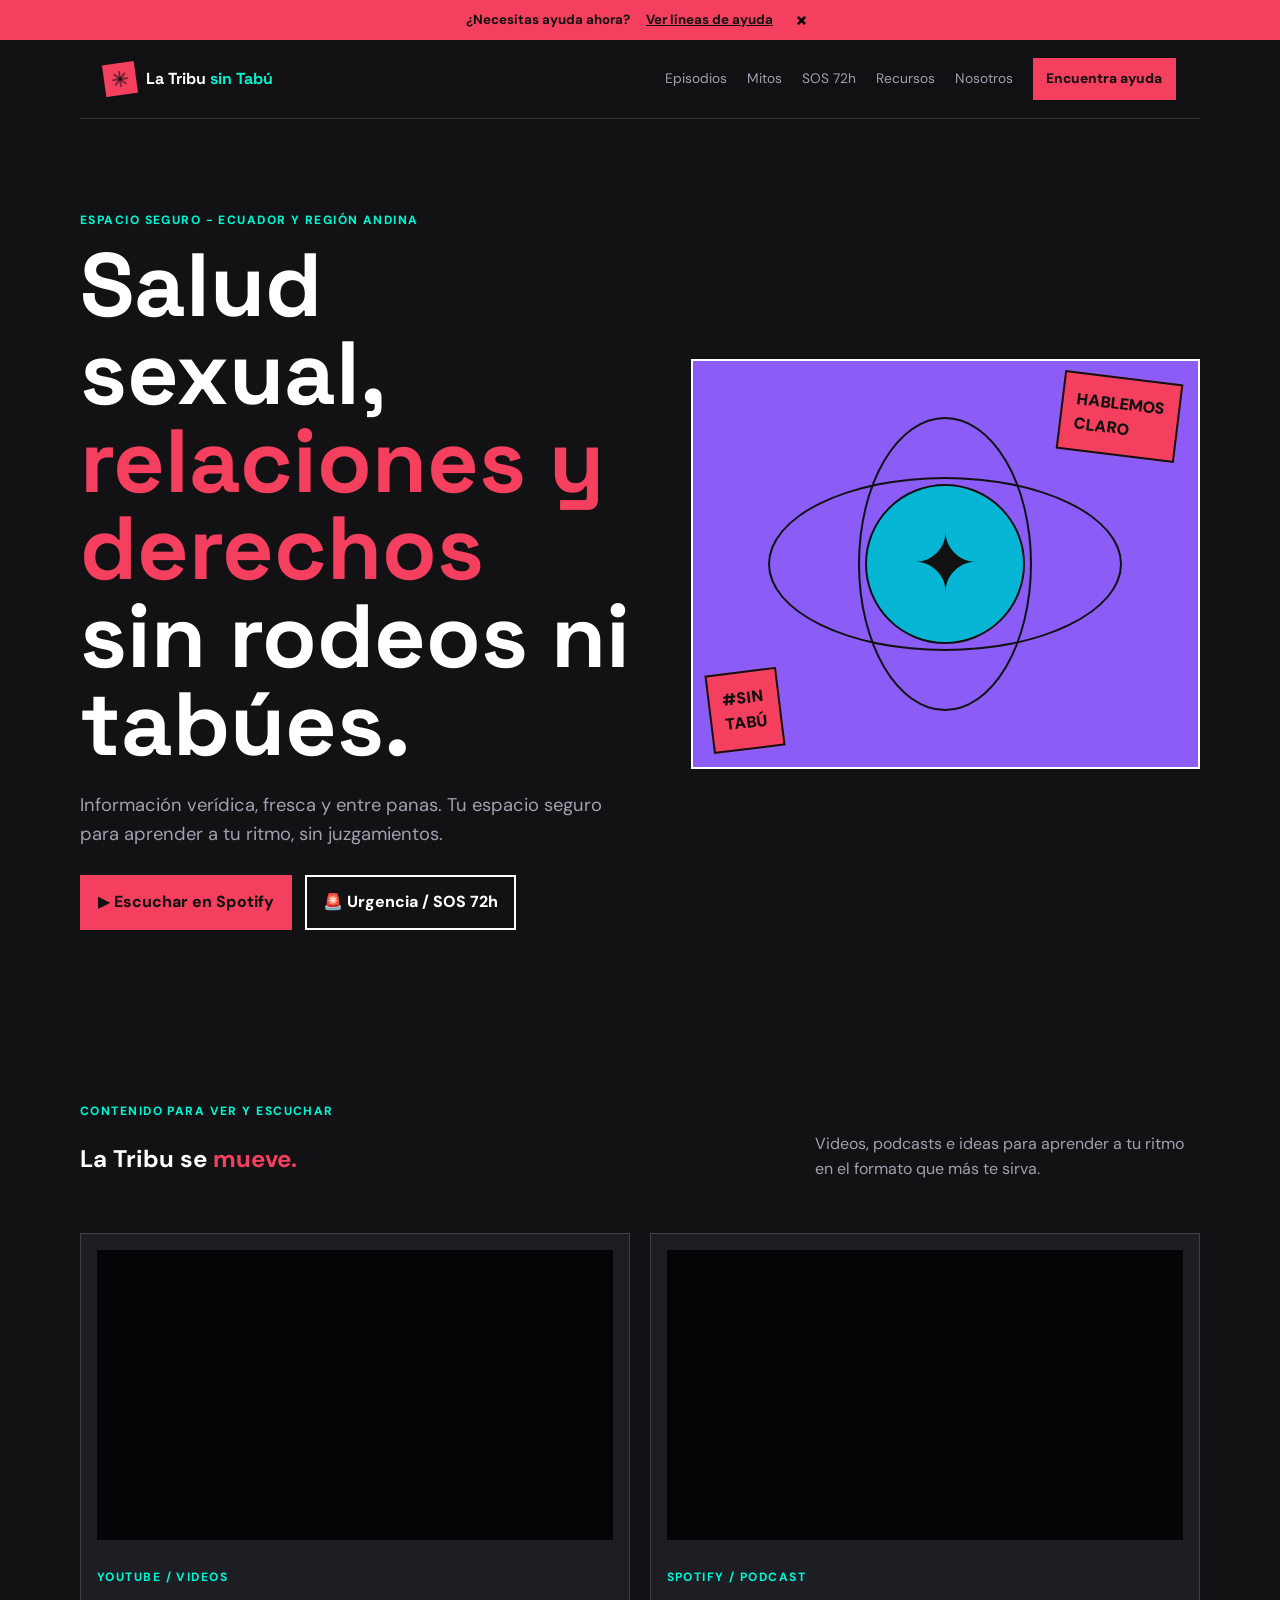
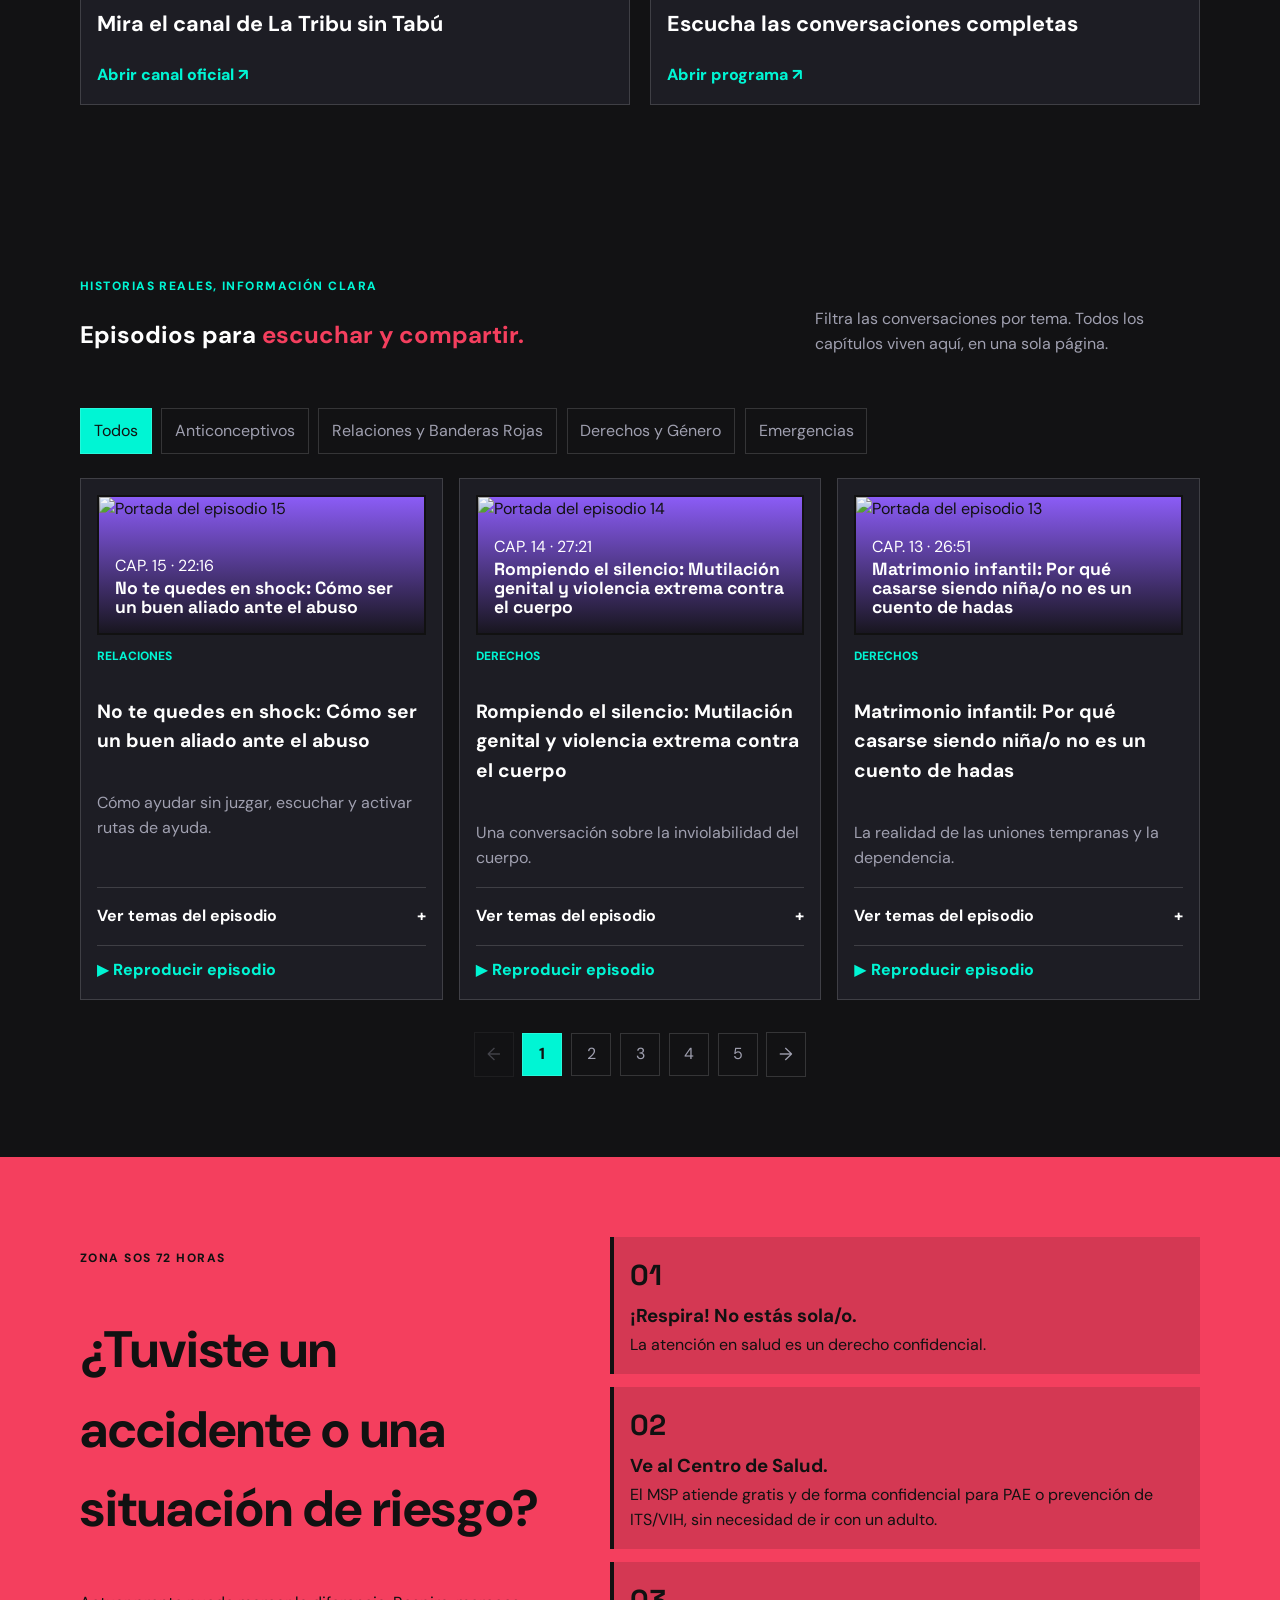
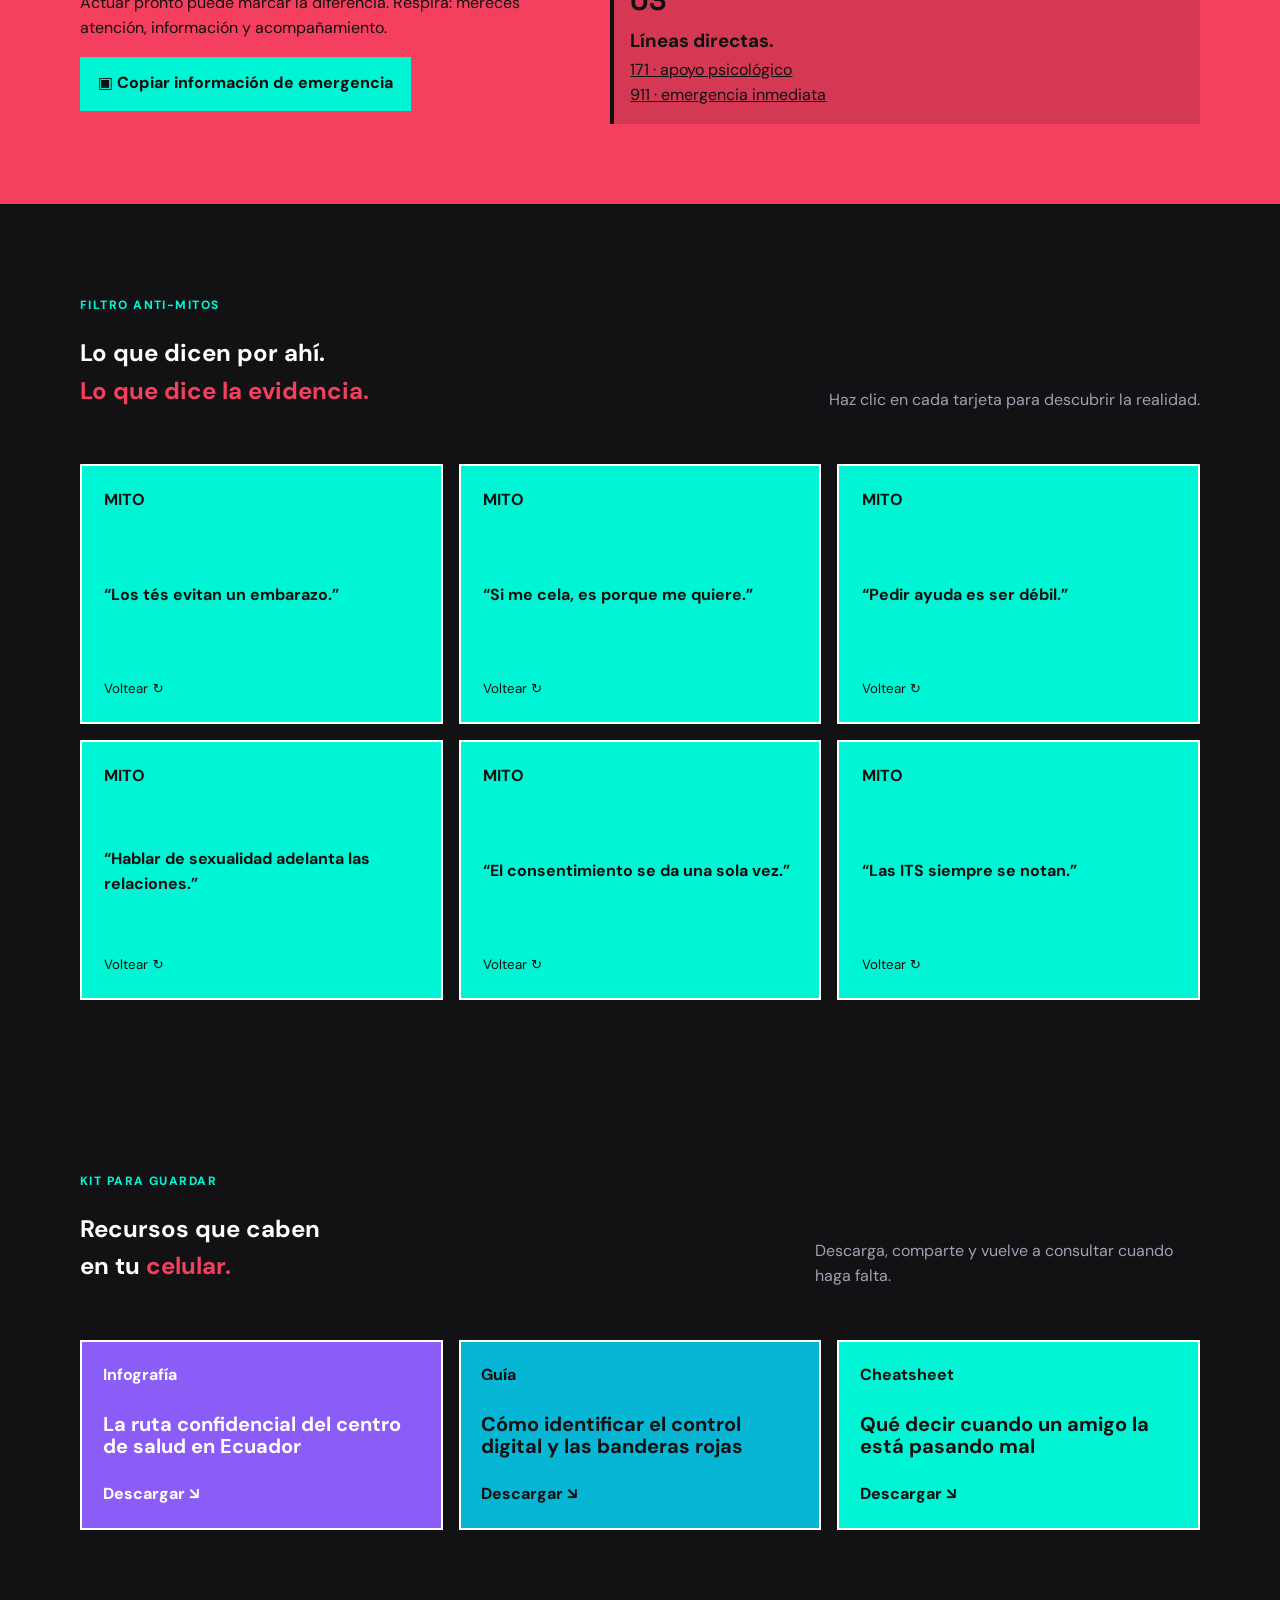
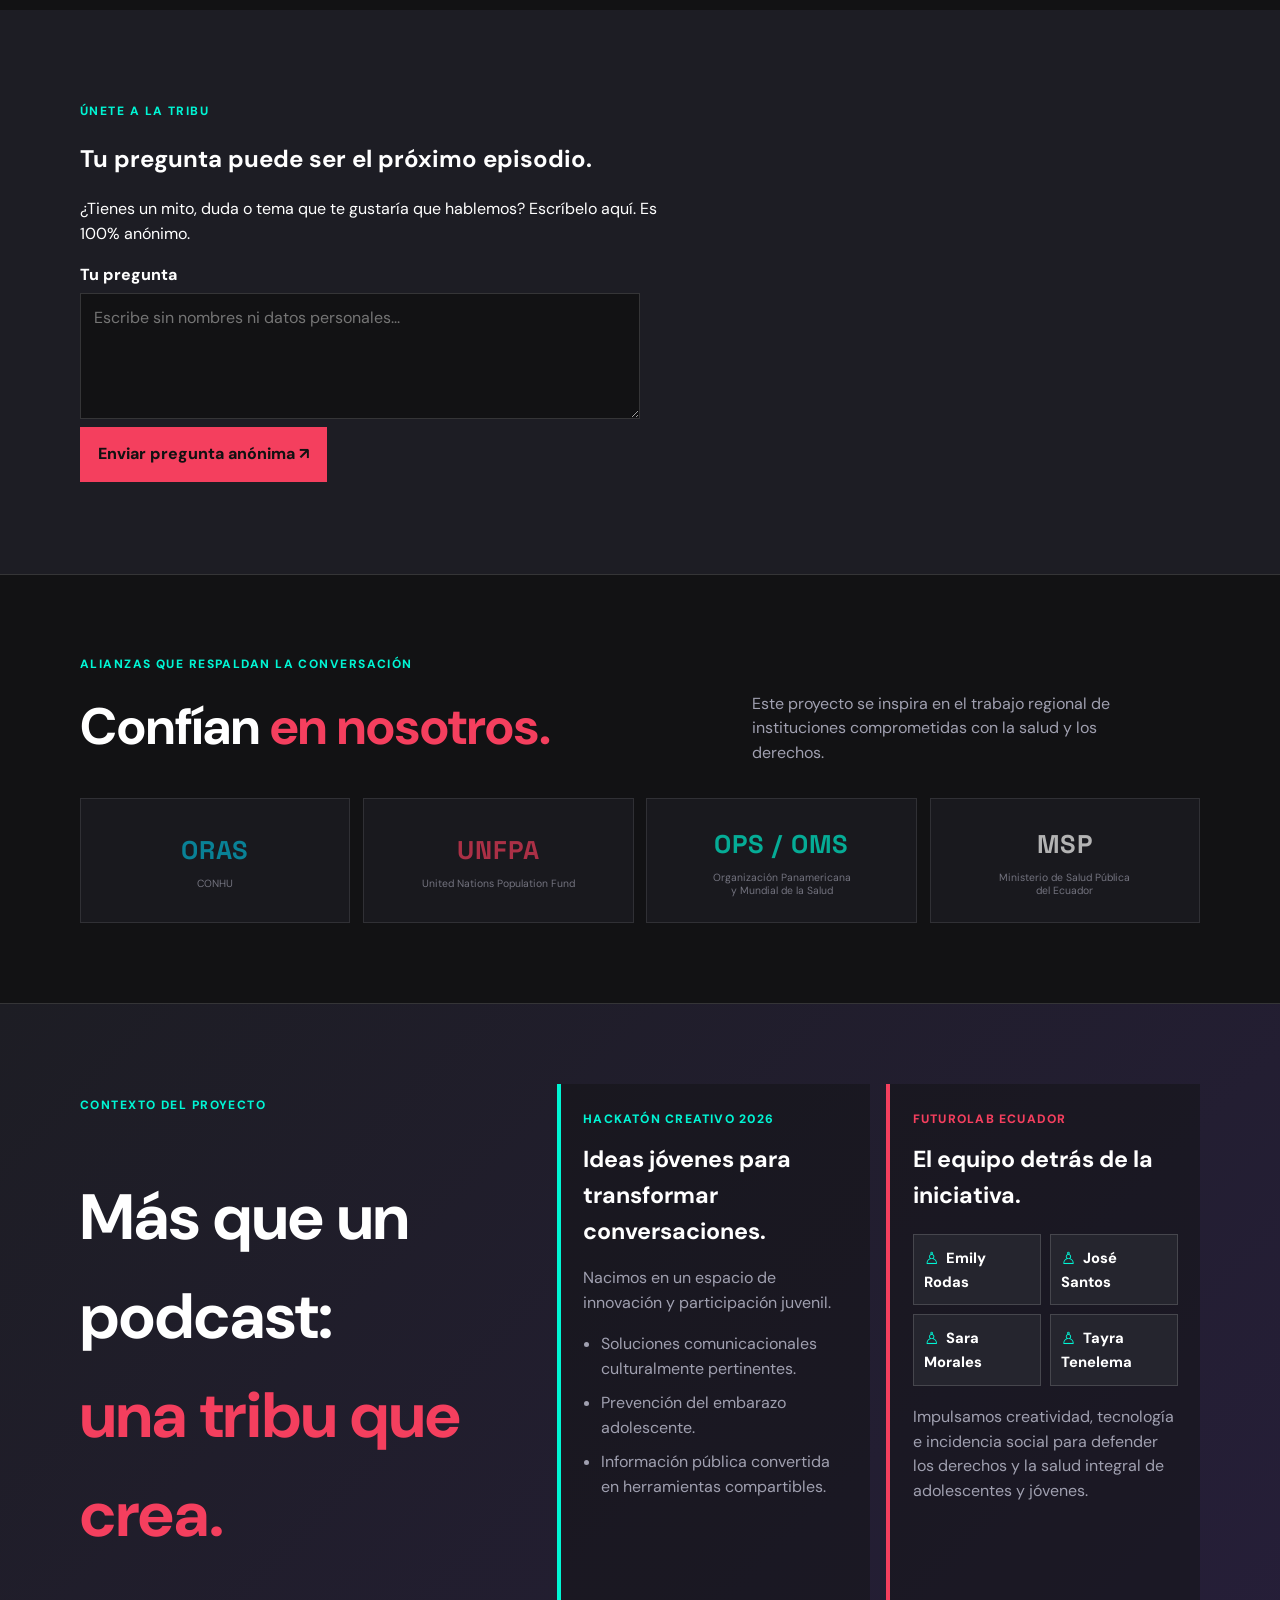
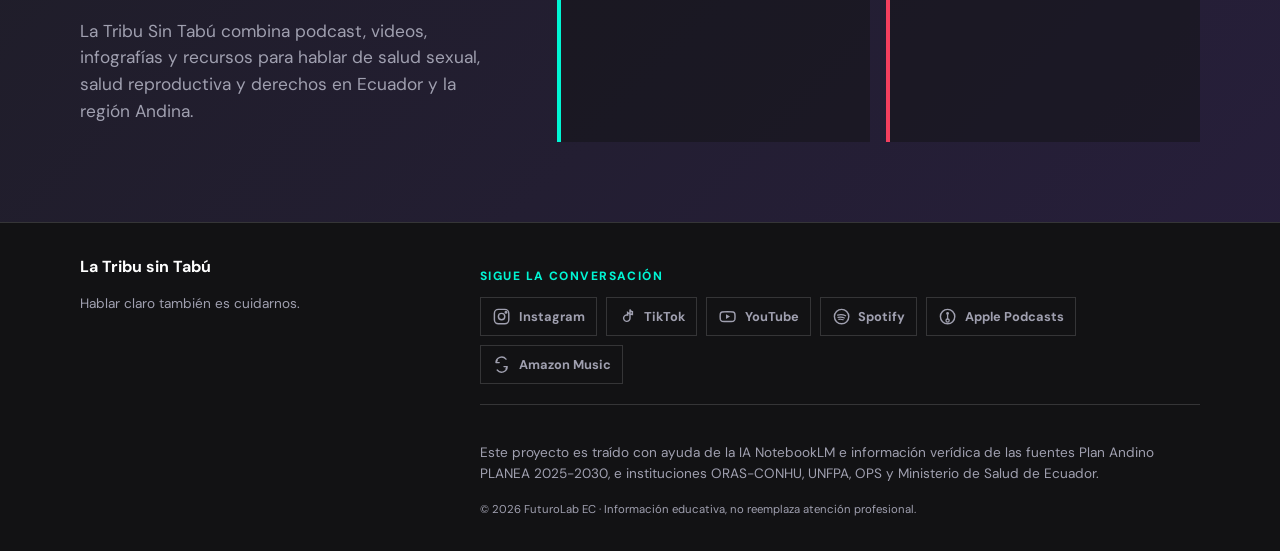
==== commit 82721245: "Google Analytics, Vercel Analytics & Speed Insights" ====
--- a/index.html
+++ b/index.html
@@ -1,6 +1,24 @@
 <!doctype html>
 <html lang="es-EC">
 <head>
+<!-- Google tag (gtag.js) -->
+<script async src="https://www.googletagmanager.com/gtag/js?id=G-C0XJT1LWP6"></script>
+<script>
+  window.dataLayer = window.dataLayer || [];
+  function gtag(){dataLayer.push(arguments);}
+  gtag('js', new Date());
+
+  gtag('config', 'G-C0XJT1LWP6');
+</script>
+
+<!-- Ver Analíticas en Vercel -->
+<script defer src="/_vercel/analytics/script.js"></script>
+<!-- Ver Speed Insights en Vercel -->
+<script>
+  window.si = window.si || function () { (window.siq = window.siq || []).push(arguments); };
+</script>
+<script defer src="/_vercel/speed-insights/script.js"></script>
+
 <meta charset="UTF-8"><meta name="viewport" content="width=device-width, initial-scale=1">
 <title>La Tribu sin Tabú | Salud sexual, relaciones y derechos</title>
 <meta name="description" content="Información verídica, fresca y entre panas sobre salud sexual, relaciones y derechos en Ecuador y la región Andina.">
@@ -13,8 +31,8 @@
 <div class="progress" id="progress"></div><div class="crisis"><span>¿Necesitas ayuda ahora?</span><a href="#recursos">Ver líneas de ayuda</a><button id="crisisClose" type="button" aria-label="Cerrar aviso">×</button></div>
 <header class="site-header"><a class="brand" href="#inicio"><span class="brand-mark" aria-hidden="true">✳</span><span>La Tribu <b>sin Tabú</b></span></a><button class="nav-toggle" id="navToggle" type="button" aria-label="Abrir menú" aria-expanded="false"><span></span><span></span><span></span></button><nav class="nav" id="mainNav"><a href="#episodios">Episodios</a><a href="#mitos">Mitos</a><a href="#sos">SOS 72h</a><a href="#recursos">Recursos</a><a href="#nosotros">Nosotros</a><a class="nav-help" href="#recursos">Encuentra ayuda</a></nav></header>
 <main>
-<section class="hero" id="inicio"><div class="hero-copy reveal"><p class="eyebrow">Podcast + espacio seguro / Ecuador y región Andina</p><h1>Salud sexual,<br><em>relaciones y derechos</em><br>sin rodeos ni tabúes.</h1><p>Información verídica, fresca y entre panas. Tu espacio seguro para aprender a tu ritmo, sin juzgamientos.</p><div class="actions"><a class="button primary" href="https://open.spotify.com/show/0347GoW3vX8SR02dqtM3rL?si=0547fe2b3f824a4e" target="_blank" rel="noopener">▶ Escuchar en Spotify</a><a class="button outline" href="#sos">🚨 Urgencia / SOS 72h</a></div></div><div class="hero-art reveal" aria-hidden="true"><div class="sun">✦</div><span class="sticker top">HABLEMOS<br>CLARO</span><span class="sticker bottom">#SIN<br>TABÚ</span></div></section>
-<section class="podcast-feature section" id="podcast"><div class="section-head reveal"><div><p class="eyebrow">Contenido para ver y escuchar</p><h2>La Tribu se <em>mueve.</em></h2></div><p>Videos, podcasts e ideas para aprender a tu ritmo en el formato que más te sirva.</p></div><div class="media-grid"><article class="media-card"><div class="media-embed"><iframe src="https://www.youtube.com/embed?listType=search&amp;list=LaTribuSinTabu" title="Videos de La Tribu sin Tabú en YouTube" loading="lazy" allow="accelerometer; autoplay; clipboard-write; encrypted-media; gyroscope; picture-in-picture" allowfullscreen></iframe></div><div><p class="eyebrow">YouTube / videos</p><h3>Mira el canal de La Tribu sin Tabú</h3><a class="media-link" href="https://www.youtube.com/@LaTribuSinTabu" target="_blank" rel="noopener">Abrir canal oficial ↗</a></div></article><article class="media-card"><div class="media-embed"><iframe src="https://open.spotify.com/embed/show/0347GoW3vX8SR02dqtM3rL?utm_source=generator" title="Podcast La Tribu sin Tabú en Spotify" loading="lazy" allow="autoplay; clipboard-write; encrypted-media; fullscreen; picture-in-picture"></iframe></div><div><p class="eyebrow">Spotify / podcast</p><h3>Escucha las conversaciones completas</h3><a class="media-link" href="https://open.spotify.com/show/0347GoW3vX8SR02dqtM3rL" target="_blank" rel="noopener">Abrir programa ↗</a></div></article></div></section>
+<section class="hero" id="inicio"><div class="hero-copy reveal"><p class="eyebrow">Espacio seguro - Ecuador y región Andina</p><h1>Salud sexual,<br><em>relaciones y derechos</em><br>sin rodeos ni tabúes.</h1><p>Información verídica, fresca y entre panas. Tu espacio seguro para aprender a tu ritmo, sin juzgamientos.</p><div class="actions"><a class="button primary" href="https://open.spotify.com/show/0347GoW3vX8SR02dqtM3rL?si=0547fe2b3f824a4e" target="_blank" rel="noopener">▶ Escuchar en Spotify</a><a class="button outline" href="#sos">🚨 Urgencia / SOS 72h</a></div></div><div class="hero-art reveal" aria-hidden="true"><div class="sun">✦</div><span class="sticker top">HABLEMOS<br>CLARO</span><span class="sticker bottom">#SIN<br>TABÚ</span></div></section>
+<section class="podcast-feature section" id="podcast"><div class="section-head reveal"><div><p class="eyebrow">Contenido para ver y escuchar</p><h2>La Tribu se <em>mueve.</em></h2></div><p>Videos, podcasts e ideas para aprender a tu ritmo en el formato que más te sirva.</p></div><div class="media-grid"><article class="media-card"><div class="media-embed"><iframe src="https://youtu.be/7NoBidyWBxw?si=FnLoEnveKEhRzfHZ" title="Videos de La Tribu sin Tabú en YouTube" loading="lazy" allow="accelerometer; autoplay; clipboard-write; encrypted-media; gyroscope; picture-in-picture" allowfullscreen></iframe></div><div><p class="eyebrow">YouTube / videos</p><h3>Mira el canal de La Tribu sin Tabú</h3><a class="media-link" href="https://www.youtube.com/@LaTribuSinTabu" target="_blank" rel="noopener">Abrir canal oficial ↗</a></div></article><article class="media-card"><div class="media-embed"><iframe src="https://open.spotify.com/embed/show/0347GoW3vX8SR02dqtM3rL?utm_source=generator" title="Podcast La Tribu sin Tabú en Spotify" loading="lazy" allow="autoplay; clipboard-write; encrypted-media; fullscreen; picture-in-picture"></iframe></div><div><p class="eyebrow">Spotify / podcast</p><h3>Escucha las conversaciones completas</h3><a class="media-link" href="https://open.spotify.com/show/0347GoW3vX8SR02dqtM3rL" target="_blank" rel="noopener">Abrir programa ↗</a></div></article></div></section>
 <section class="section" id="episodios"><div class="section-head reveal"><div><p class="eyebrow">Historias reales, información clara</p><h2>Episodios para <em>escuchar y compartir.</em></h2></div><p>Filtra las conversaciones por tema. Todos los capítulos viven aquí, en una sola página.</p></div><div class="filters"><button class="filter active" data-filter="todos" type="button">Todos</button><button class="filter" data-filter="anticonceptivos" type="button">Anticonceptivos</button><button class="filter" data-filter="relaciones" type="button">Relaciones y Banderas Rojas</button><button class="filter" data-filter="derechos" type="button">Derechos y Género</button><button class="filter" data-filter="emergencias" type="button">Emergencias</button></div><div class="episode-grid" id="episodeGrid"></div></section>
 <section class="sos section" id="sos"><div class="sos-copy reveal"><p class="eyebrow">Zona SOS 72 horas</p><h2>¿Tuviste un accidente o una situación de riesgo?</h2><p>Actuar pronto puede marcar la diferencia. Respira: mereces atención, información y acompañamiento.</p><button class="button lime" id="copyEmergency" type="button">▣ Copiar información de emergencia</button><span id="copyStatus" role="status"></span></div><div class="sos-steps"><article><b>01</b><h3>¡Respira! No estás sola/o.</h3><p>La atención en salud es un derecho confidencial.</p></article><article><b>02</b><h3>Ve al Centro de Salud.</h3><p>El MSP atiende gratis y de forma confidencial para PAE o prevención de ITS/VIH, sin necesidad de ir con un adulto.</p></article><article><b>03</b><h3>Líneas directas.</h3><p><a href="tel:171">171 · apoyo psicológico</a><br><a href="tel:911">911 · emergencia inmediata</a></p></article></div></section>
 <section class="section" id="mitos"><div class="section-head reveal"><div><p class="eyebrow">Filtro anti-mitos</p><h2>Lo que dicen por ahí.<br><em>Lo que dice la evidencia.</em></h2></div><p>Haz clic en cada tarjeta para descubrir la realidad.</p></div><div class="myth-grid"><button class="myth" type="button"><span class="front"><b>MITO</b><strong>“Los tés evitan un embarazo.”</strong><small>Voltear ↻</small></span><span class="back"><b>REALIDAD</b><strong>Falso. Solo los métodos anticonceptivos probados y la PAE son eficaces.</strong></span></button><button class="myth" type="button"><span class="front"><b>MITO</b><strong>“Si me cela, es porque me quiere.”</strong><small>Voltear ↻</small></span><span class="back"><b>REALIDAD</b><strong>El control no es amor. Una relación sana respeta tu autonomía.</strong></span></button><button class="myth" type="button"><span class="front"><b>MITO</b><strong>“Pedir ayuda es ser débil.”</strong><small>Voltear ↻</small></span><span class="back"><b>REALIDAD</b><strong>Buscar apoyo es una decisión valiente de cuidado.</strong></span></button><button class="myth" type="button"><span class="front"><b>MITO</b><strong>“Hablar de sexualidad adelanta las relaciones.”</strong><small>Voltear ↻</small></span><span class="back"><b>REALIDAD</b><strong>La ESI fortalece decisiones, consentimiento y protección.</strong></span></button><button class="myth" type="button"><span class="front"><b>MITO</b><strong>“El consentimiento se da una sola vez.”</strong><small>Voltear ↻</small></span><span class="back"><b>REALIDAD</b><strong>Es libre, informado, reversible y necesario cada vez.</strong></span></button><button class="myth" type="button"><span class="front"><b>MITO</b><strong>“Las ITS siempre se notan.”</strong><small>Voltear ↻</small></span><span class="back"><b>REALIDAD</b><strong>Muchas no presentan síntomas. Las pruebas también cuidan.</strong></span></button></div></section>
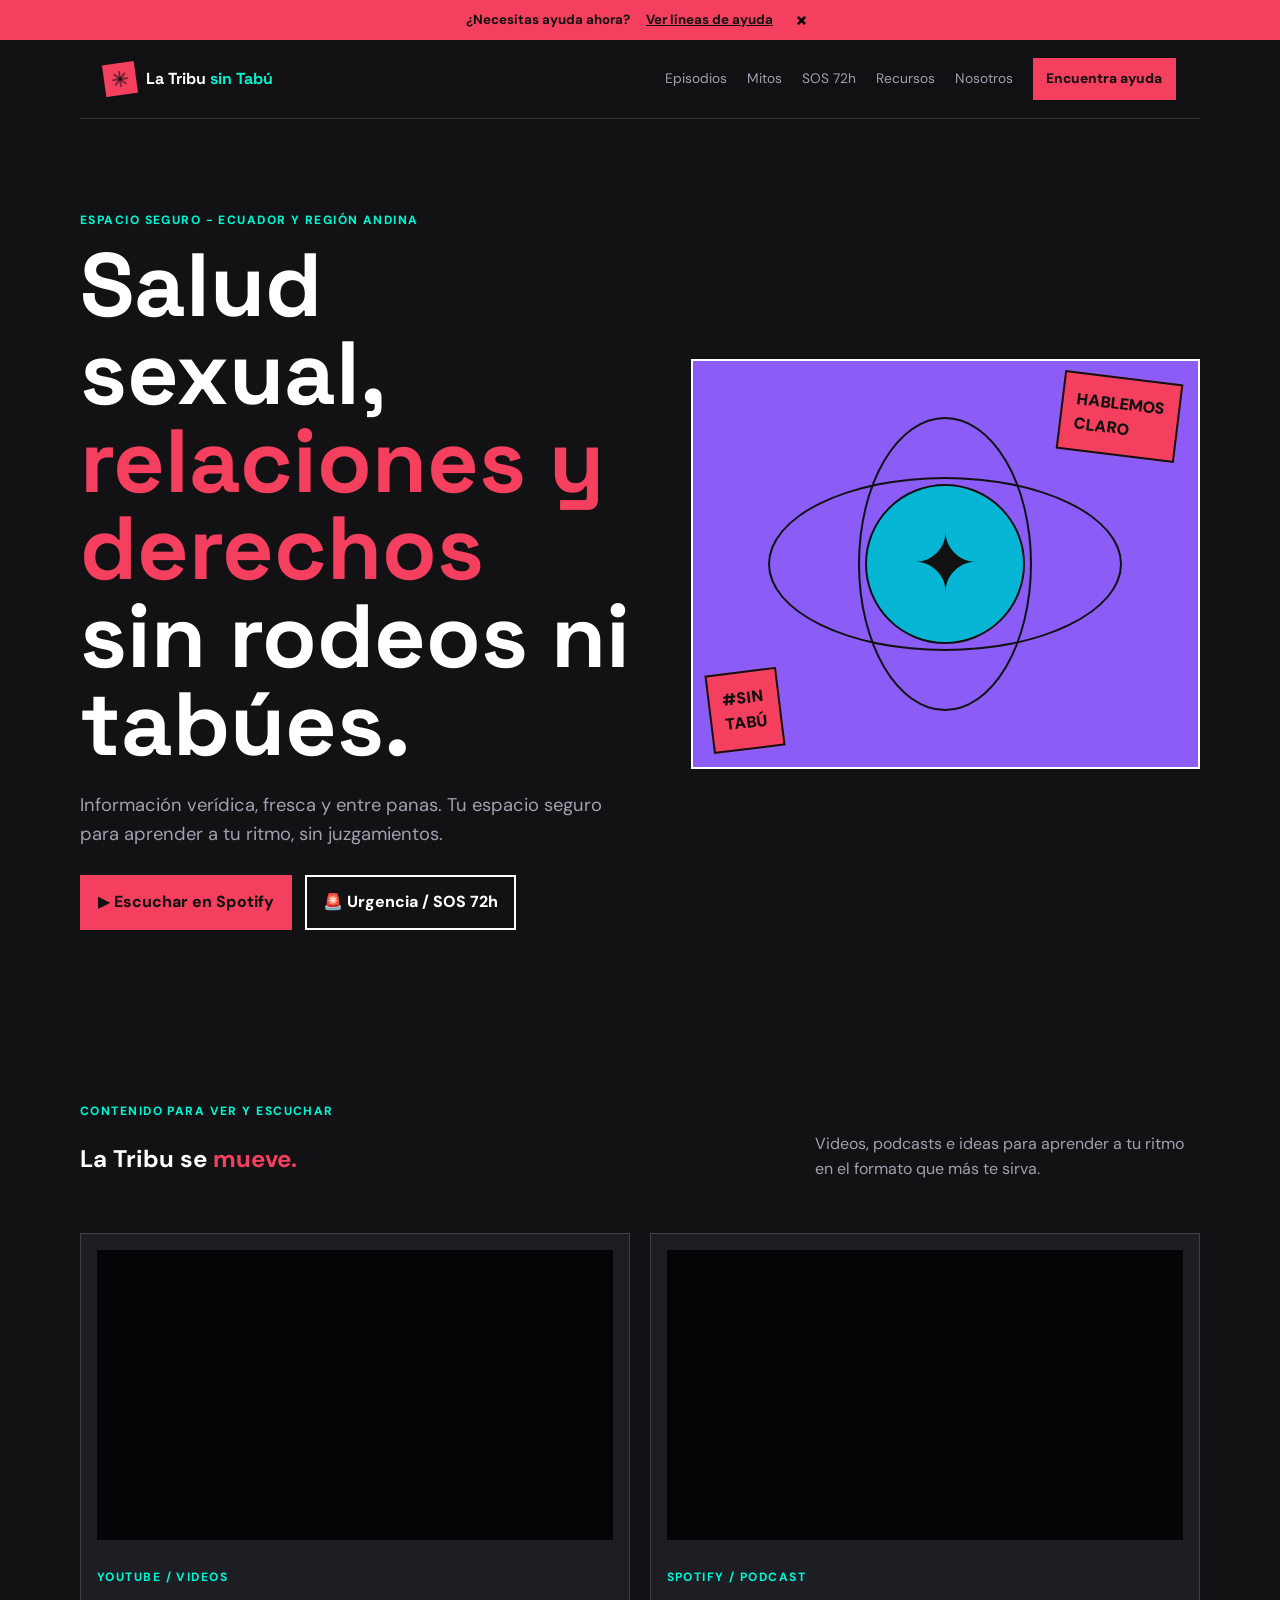
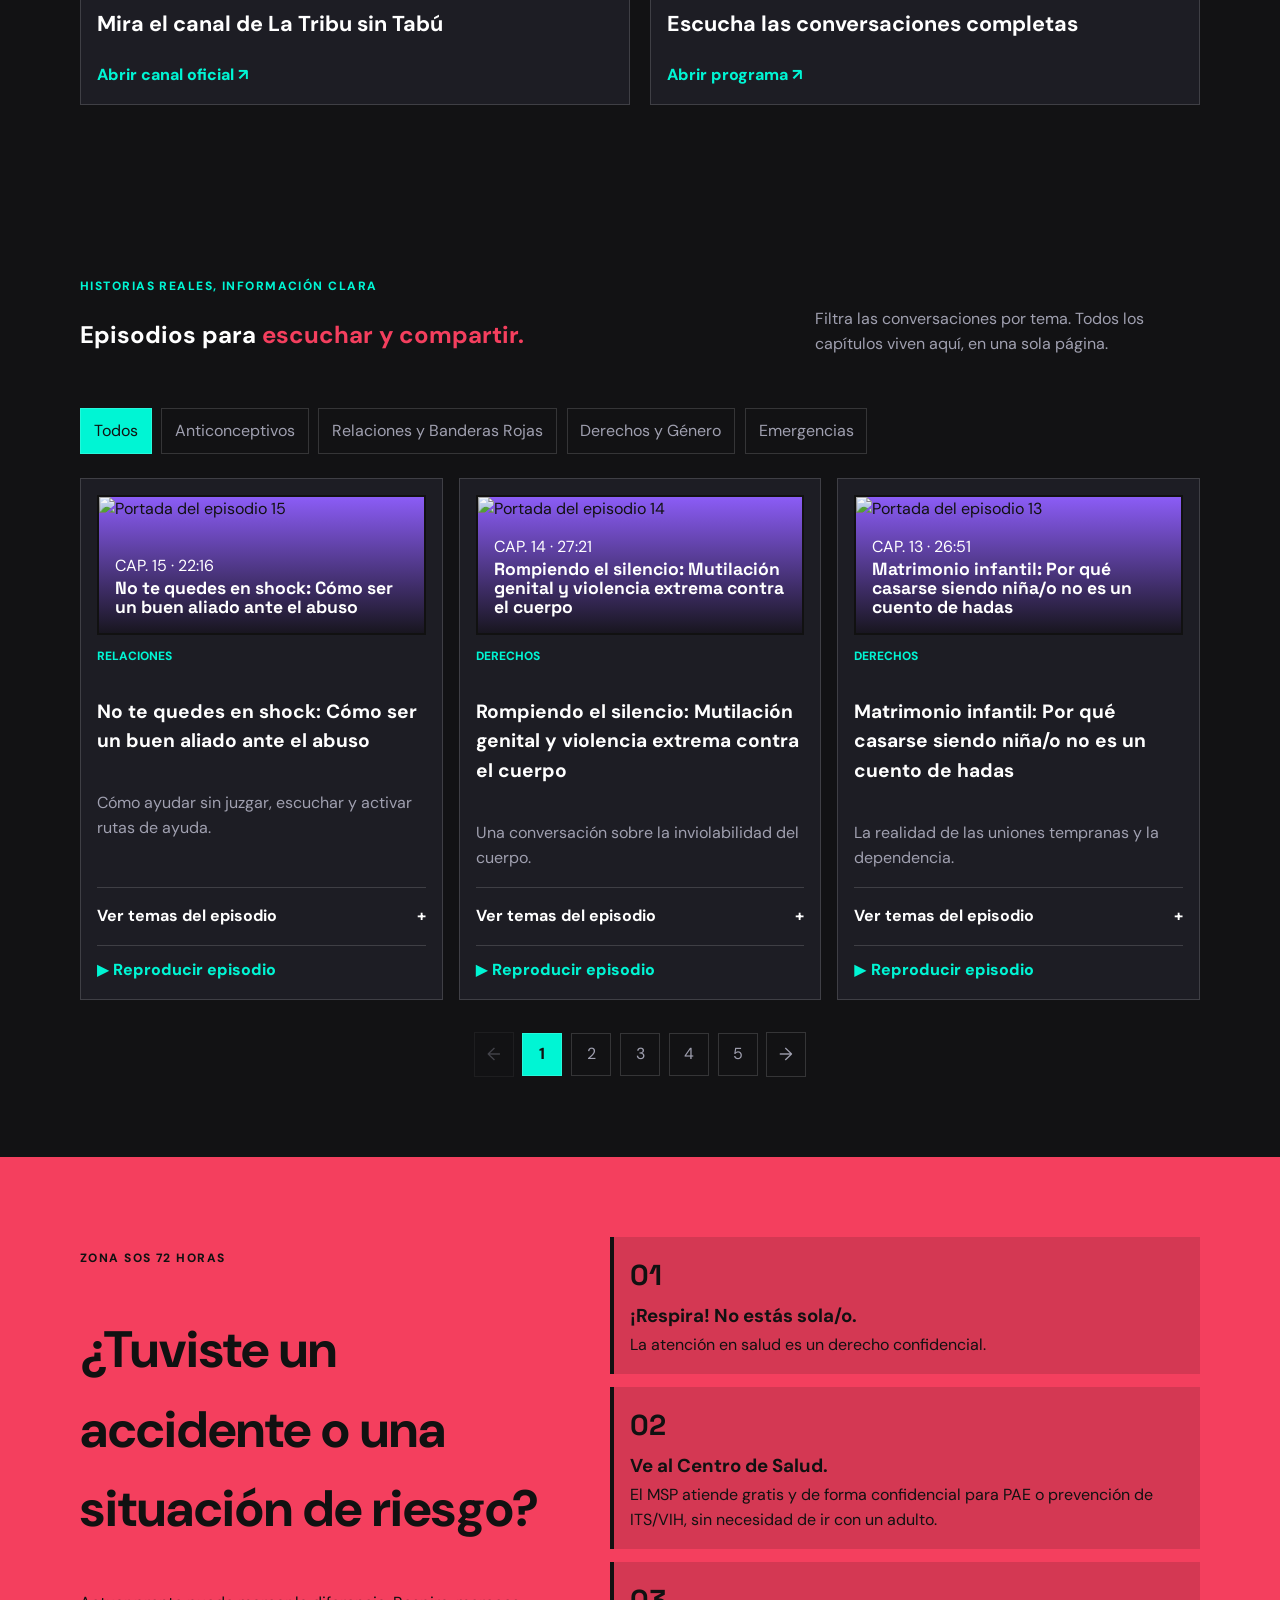
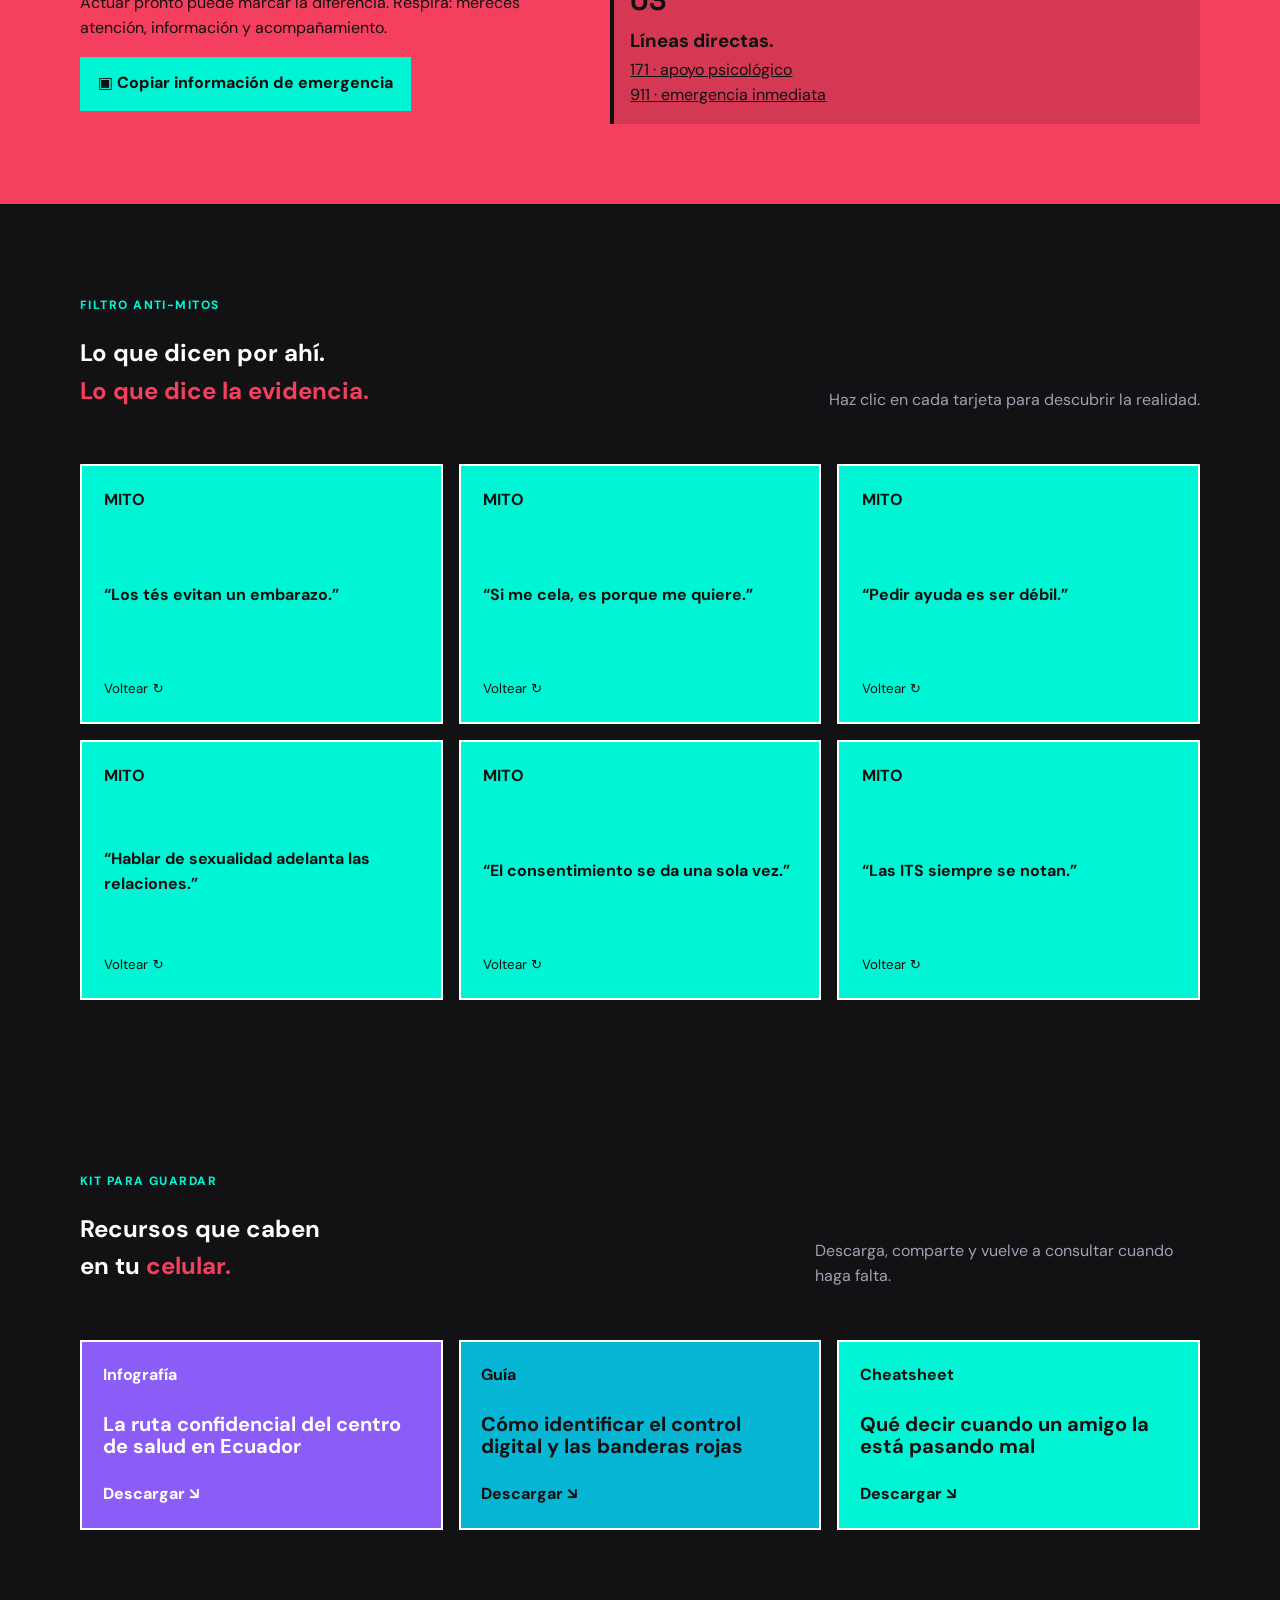
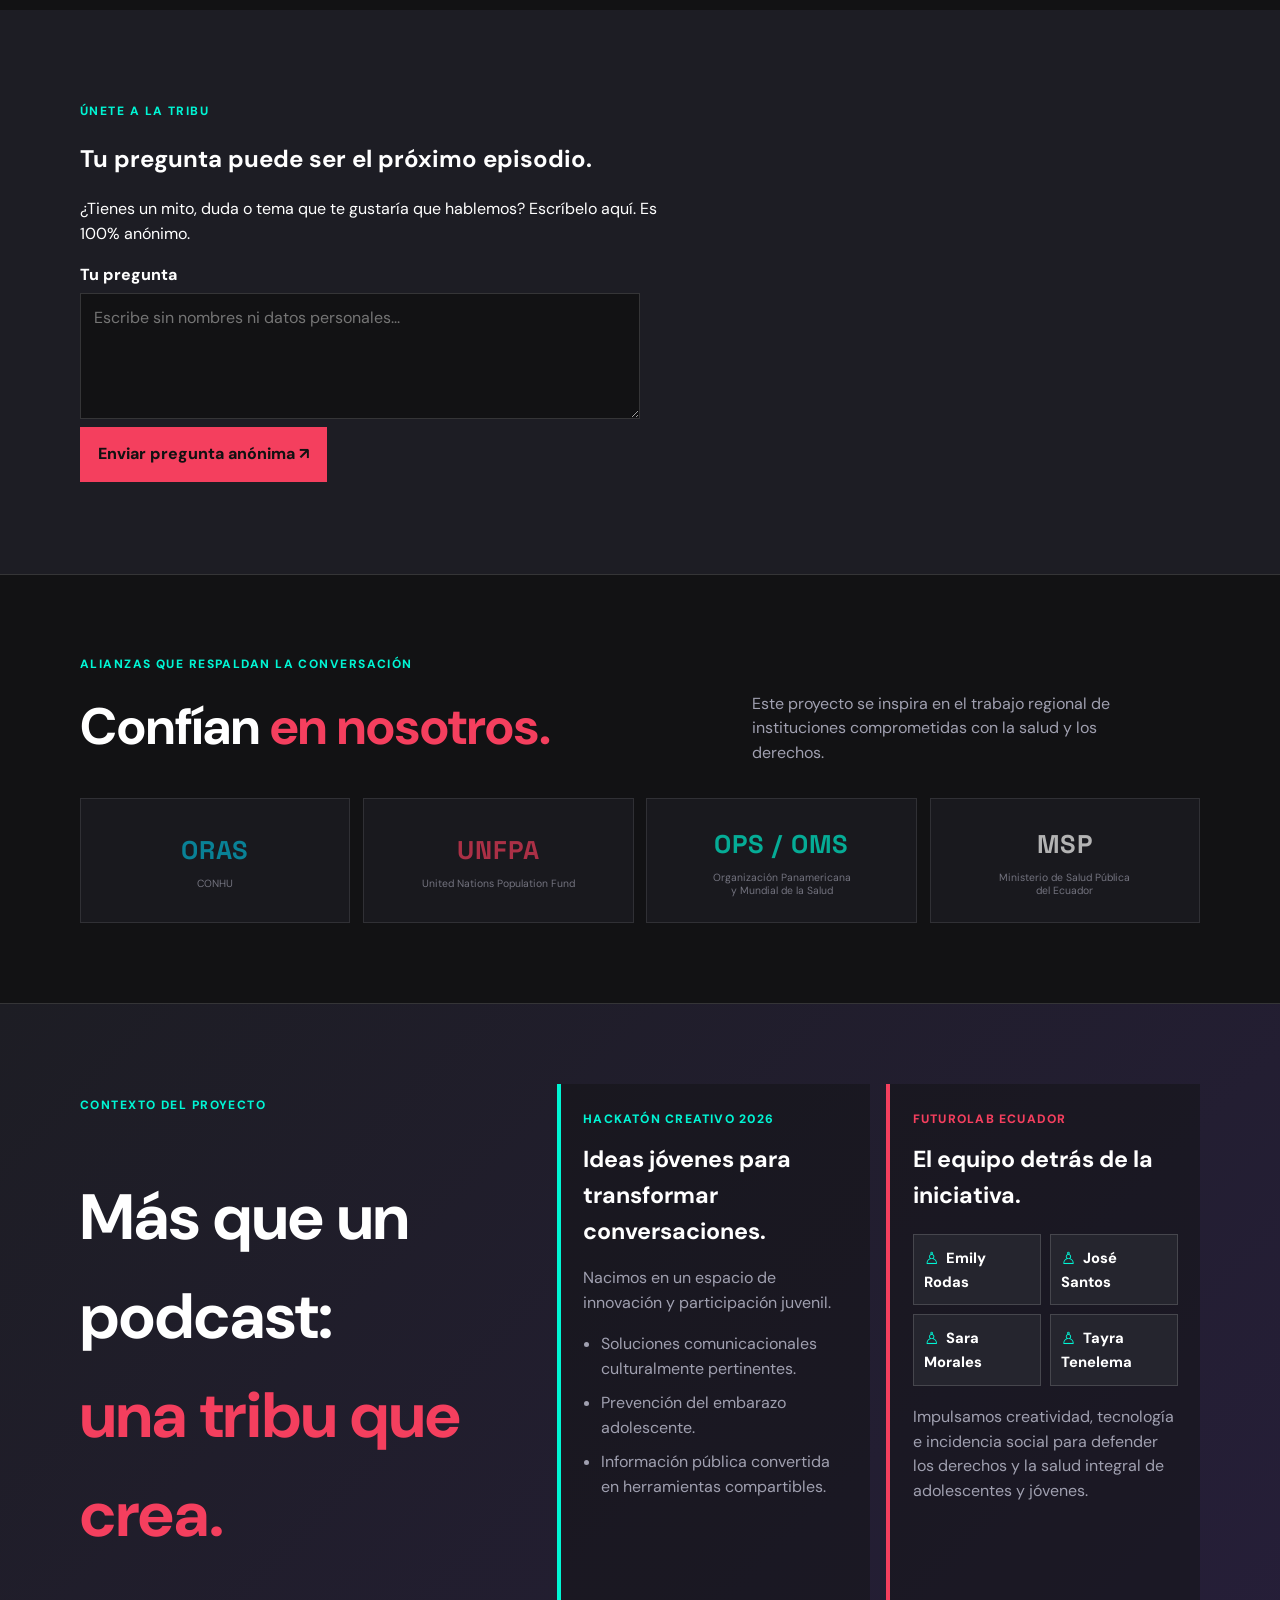
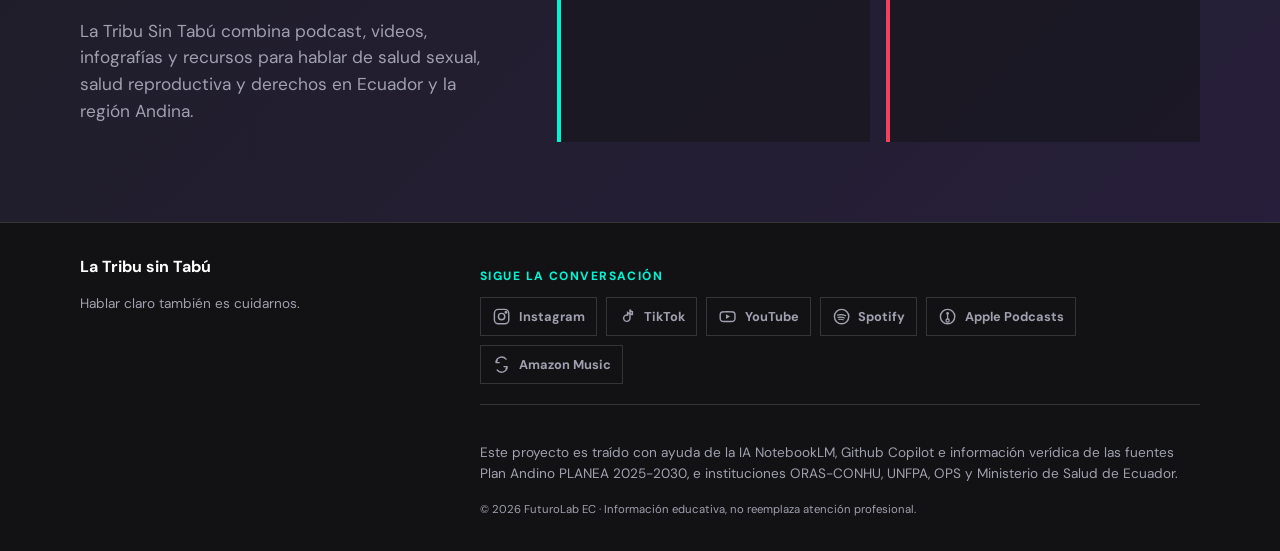
==== commit 215a3a89: "Footer update" ====
--- a/index.html
+++ b/index.html
@@ -39,4 +39,4 @@
 <section class="section resources" id="recursos"><div class="section-head reveal"><div><p class="eyebrow">Kit para guardar</p><h2>Recursos que caben<br>en tu <em>celular.</em></h2></div><p>Descarga, comparte y vuelve a consultar cuando haga falta.</p></div><div class="resource-grid"><a href="imagenes/ruta-confidencial.svg" download><b>Infografía</b><strong>La ruta confidencial del centro de salud en Ecuador</strong><span>Descargar ↘</span></a><a href="imagenes/banderas-rojas.svg" download><b>Guía</b><strong>Cómo identificar el control digital y las banderas rojas</strong><span>Descargar ↘</span></a><a href="imagenes/acompanar-a-un-amigo.svg" download><b>Cheatsheet</b><strong>Qué decir cuando un amigo la está pasando mal</strong><span>Descargar ↘</span></a></div></section>
 <section class="join section" id="buzon"><div><p class="eyebrow">Únete a la tribu</p><h2>Tu pregunta puede ser el próximo episodio.</h2><p>¿Tienes un mito, duda o tema que te gustaría que hablemos? Escríbelo aquí. Es 100% anónimo.</p><form id="questionForm"><label for="question">Tu pregunta</label><textarea id="question" rows="4" maxlength="800" required placeholder="Escribe sin nombres ni datos personales..."></textarea><button class="button primary" type="submit">Enviar pregunta anónima ↗</button><span id="formStatus" role="status"></span></form></div></section>
 <section class="about section" id="nosotros"><div class="about-heading"><p class="eyebrow">Contexto del proyecto</p><h2>Más que un podcast:<br><em>una tribu que crea.</em></h2><p>La Tribu Sin Tabú combina podcast, videos, infografías y recursos para hablar de salud sexual, salud reproductiva y derechos en Ecuador y la región Andina.</p></div><div class="about-content"><article><span>Hackatón Creativo 2026</span><h3>Ideas jóvenes para transformar conversaciones.</h3><p>Nacimos en un espacio de innovación y participación juvenil.</p><ul><li>Soluciones comunicacionales culturalmente pertinentes.</li><li>Prevención del embarazo adolescente.</li><li>Información pública convertida en herramientas compartibles.</li></ul></article><article><span>FuturoLab Ecuador</span><h3>El equipo detrás de la iniciativa.</h3><div class="team-list"><span>Emily Rodas</span><span>José Santos</span><span>Sara Morales</span><span>Tayra Tenelema</span></div><p>Impulsamos creatividad, tecnología e incidencia social para defender los derechos y la salud integral de adolescentes y jóvenes.</p></article></div></section>
-</main><footer><div><strong>La Tribu sin Tabú</strong><p>Hablar claro también es cuidarnos.</p></div><div class="footer-main"><div class="footer-social"><p class="eyebrow">Sigue la conversación</p><div class="social-icons"><a href="https://www.instagram.com/futurolabec" target="_blank" rel="noopener" aria-label="Instagram de FuturoLab EC" title="Instagram"><svg viewBox="0 0 24 24" aria-hidden="true"><rect x="3" y="3" width="18" height="18" rx="5"/><circle cx="12" cy="12" r="4"/><circle cx="17.5" cy="6.5" r="1"/></svg><span>Instagram</span></a><a href="https://www.tiktok.com/@futurolab_ec.trib" target="_blank" rel="noopener" aria-label="TikTok de FuturoLab EC" title="TikTok"><svg viewBox="0 0 24 24" aria-hidden="true"><path d="M15 3v11a4 4 0 1 1-3-3.87V7c2.3 2 4.6 2.3 6 2.3V6c-1.7-.1-2.6-1-3-3Z"/></svg><span>TikTok</span></a><a href="https://www.youtube.com/@LaTribuSinTabu" target="_blank" rel="noopener" aria-label="YouTube de La Tribu sin Tabú" title="YouTube"><svg viewBox="0 0 24 24" aria-hidden="true"><path d="M21 8.2a2.8 2.8 0 0 0-2-2C17.3 5.8 12 5.8 12 5.8s-5.3 0-7 .4a2.8 2.8 0 0 0-2 2A29 29 0 0 0 2.7 12 29 29 0 0 0 3 15.8a2.8 2.8 0 0 0 2 2c1.7.4 7 .4 7 .4s5.3 0 7-.4a2.8 2.8 0 0 0 2-2 29 29 0 0 0 .3-3.8 29 29 0 0 0-.3-3.8Z"/><path d="m10 15 5-3-5-3v6Z" fill="currentColor" stroke="none"/></svg><span>YouTube</span></a><a href="https://open.spotify.com/show/0347GoW3vX8SR02dqtM3rL" target="_blank" rel="noopener" aria-label="Spotify de La Tribu sin Tabú" title="Spotify"><svg viewBox="0 0 24 24" aria-hidden="true"><circle cx="12" cy="12" r="9"/><path d="M7 10.2c3.8-1 7.1-.6 10 .8M7.5 13c3-.7 5.7-.4 8 .7M8.5 15.5c2-.4 3.8-.2 5.5.4" fill="none" stroke="currentColor" stroke-width="1.5" stroke-linecap="round"/></svg><span>Spotify</span></a><a href="https://podcasts.apple.com/us/podcast/la-tribu-sin-tab%C3%BA/id6804787212" target="_blank" rel="noopener" aria-label="Apple Podcasts de La Tribu sin Tabú" title="Apple Podcasts"><svg viewBox="0 0 24 24" aria-hidden="true"><circle cx="12" cy="12" r="9"/><path d="M12 7v8m0 0a2 2 0 1 0 2 2m-2-2a2 2 0 1 1-2 2m2-10a1 1 0 1 0 0 2 1 1 0 0 0 0-2Z" fill="none" stroke="currentColor" stroke-width="1.6" stroke-linecap="round"/></svg><span>Apple Podcasts</span></a><a href="https://music.amazon.com/podcasts/9fc65f9c-ab63-436f-be8c-a5c9b16de33e/la-tribu-sin-tab%C3%BA" target="_blank" rel="noopener" aria-label="Amazon Music de La Tribu sin Tabú" title="Amazon Music"><svg viewBox="0 0 24 24" aria-hidden="true"><path d="M5 9.5a7 7 0 0 1 12.5-4.3M19 14.5A7 7 0 0 1 6.5 18.8M5 9.5h4m-4 0 1.5-3m12.5 8h-4m4 0-1.5 3" fill="none" stroke="currentColor" stroke-width="1.7" stroke-linecap="round" stroke-linejoin="round"/></svg><span>Amazon Music</span></a></div></div><div><p>Este proyecto es traído con ayuda de la IA NotebookLM e información verídica de las fuentes Plan Andino PLANEA 2025-2030, e instituciones ORAS-CONHU, UNFPA, OPS y Ministerio de Salud de Ecuador.</p><small>© 2026 FuturoLab EC · Información educativa, no reemplaza atención profesional.</small></div></div></footer><script src="script.js"></script></body></html>+</main><footer><div><strong>La Tribu sin Tabú</strong><p>Hablar claro también es cuidarnos.</p></div><div class="footer-main"><div class="footer-social"><p class="eyebrow">Sigue la conversación</p><div class="social-icons"><a href="https://www.instagram.com/futurolabec" target="_blank" rel="noopener" aria-label="Instagram de FuturoLab EC" title="Instagram"><svg viewBox="0 0 24 24" aria-hidden="true"><rect x="3" y="3" width="18" height="18" rx="5"/><circle cx="12" cy="12" r="4"/><circle cx="17.5" cy="6.5" r="1"/></svg><span>Instagram</span></a><a href="https://www.tiktok.com/@futurolab_ec.trib" target="_blank" rel="noopener" aria-label="TikTok de FuturoLab EC" title="TikTok"><svg viewBox="0 0 24 24" aria-hidden="true"><path d="M15 3v11a4 4 0 1 1-3-3.87V7c2.3 2 4.6 2.3 6 2.3V6c-1.7-.1-2.6-1-3-3Z"/></svg><span>TikTok</span></a><a href="https://www.youtube.com/@LaTribuSinTabu" target="_blank" rel="noopener" aria-label="YouTube de La Tribu sin Tabú" title="YouTube"><svg viewBox="0 0 24 24" aria-hidden="true"><path d="M21 8.2a2.8 2.8 0 0 0-2-2C17.3 5.8 12 5.8 12 5.8s-5.3 0-7 .4a2.8 2.8 0 0 0-2 2A29 29 0 0 0 2.7 12 29 29 0 0 0 3 15.8a2.8 2.8 0 0 0 2 2c1.7.4 7 .4 7 .4s5.3 0 7-.4a2.8 2.8 0 0 0 2-2 29 29 0 0 0 .3-3.8 29 29 0 0 0-.3-3.8Z"/><path d="m10 15 5-3-5-3v6Z" fill="currentColor" stroke="none"/></svg><span>YouTube</span></a><a href="https://open.spotify.com/show/0347GoW3vX8SR02dqtM3rL" target="_blank" rel="noopener" aria-label="Spotify de La Tribu sin Tabú" title="Spotify"><svg viewBox="0 0 24 24" aria-hidden="true"><circle cx="12" cy="12" r="9"/><path d="M7 10.2c3.8-1 7.1-.6 10 .8M7.5 13c3-.7 5.7-.4 8 .7M8.5 15.5c2-.4 3.8-.2 5.5.4" fill="none" stroke="currentColor" stroke-width="1.5" stroke-linecap="round"/></svg><span>Spotify</span></a><a href="https://podcasts.apple.com/us/podcast/la-tribu-sin-tab%C3%BA/id6804787212" target="_blank" rel="noopener" aria-label="Apple Podcasts de La Tribu sin Tabú" title="Apple Podcasts"><svg viewBox="0 0 24 24" aria-hidden="true"><circle cx="12" cy="12" r="9"/><path d="M12 7v8m0 0a2 2 0 1 0 2 2m-2-2a2 2 0 1 1-2 2m2-10a1 1 0 1 0 0 2 1 1 0 0 0 0-2Z" fill="none" stroke="currentColor" stroke-width="1.6" stroke-linecap="round"/></svg><span>Apple Podcasts</span></a><a href="https://music.amazon.com/podcasts/9fc65f9c-ab63-436f-be8c-a5c9b16de33e/la-tribu-sin-tab%C3%BA" target="_blank" rel="noopener" aria-label="Amazon Music de La Tribu sin Tabú" title="Amazon Music"><svg viewBox="0 0 24 24" aria-hidden="true"><path d="M5 9.5a7 7 0 0 1 12.5-4.3M19 14.5A7 7 0 0 1 6.5 18.8M5 9.5h4m-4 0 1.5-3m12.5 8h-4m4 0-1.5 3" fill="none" stroke="currentColor" stroke-width="1.7" stroke-linecap="round" stroke-linejoin="round"/></svg><span>Amazon Music</span></a></div></div><div><p>Este proyecto es traído con ayuda de la IA NotebookLM, Github Copilot e información verídica de las fuentes Plan Andino PLANEA 2025-2030, e instituciones ORAS-CONHU, UNFPA, OPS y Ministerio de Salud de Ecuador.</p><small>© 2026 FuturoLab EC · Información educativa, no reemplaza atención profesional.</small></div></div></footer><script src="script.js"></script></body></html>
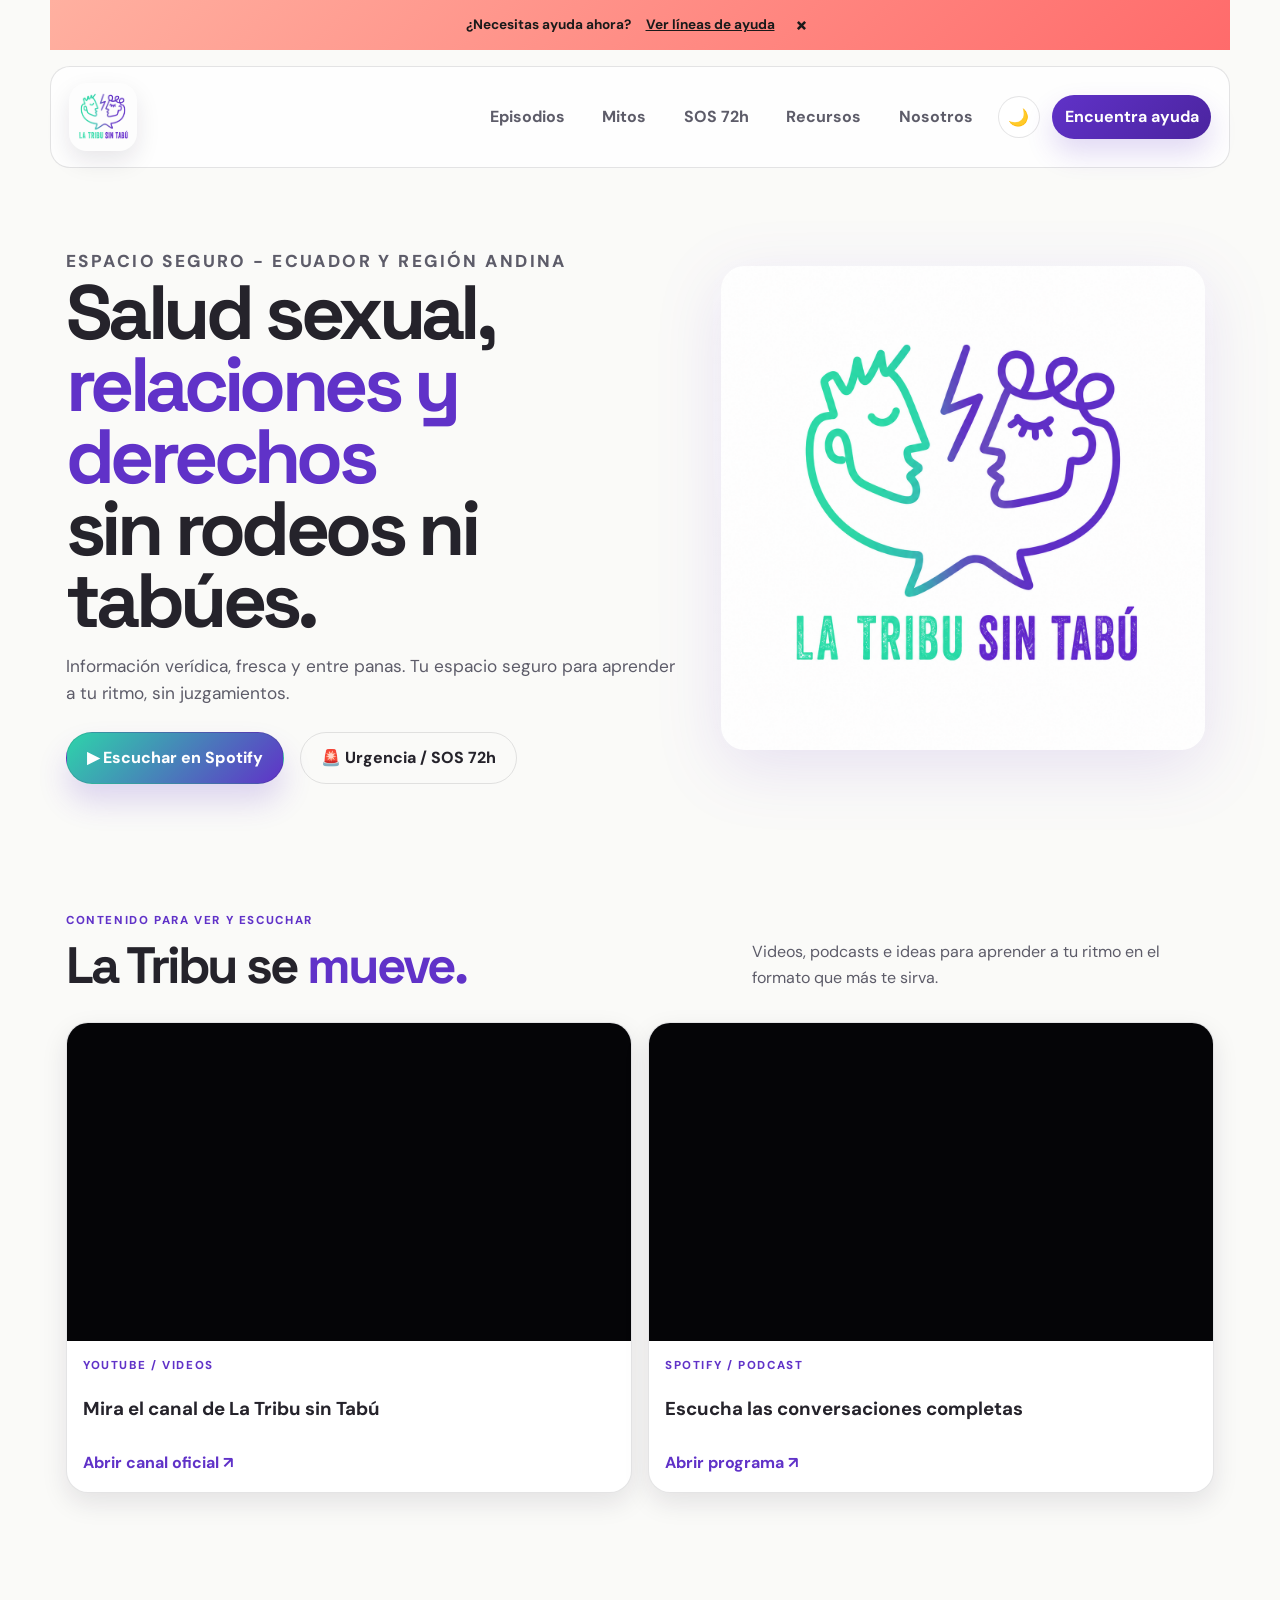
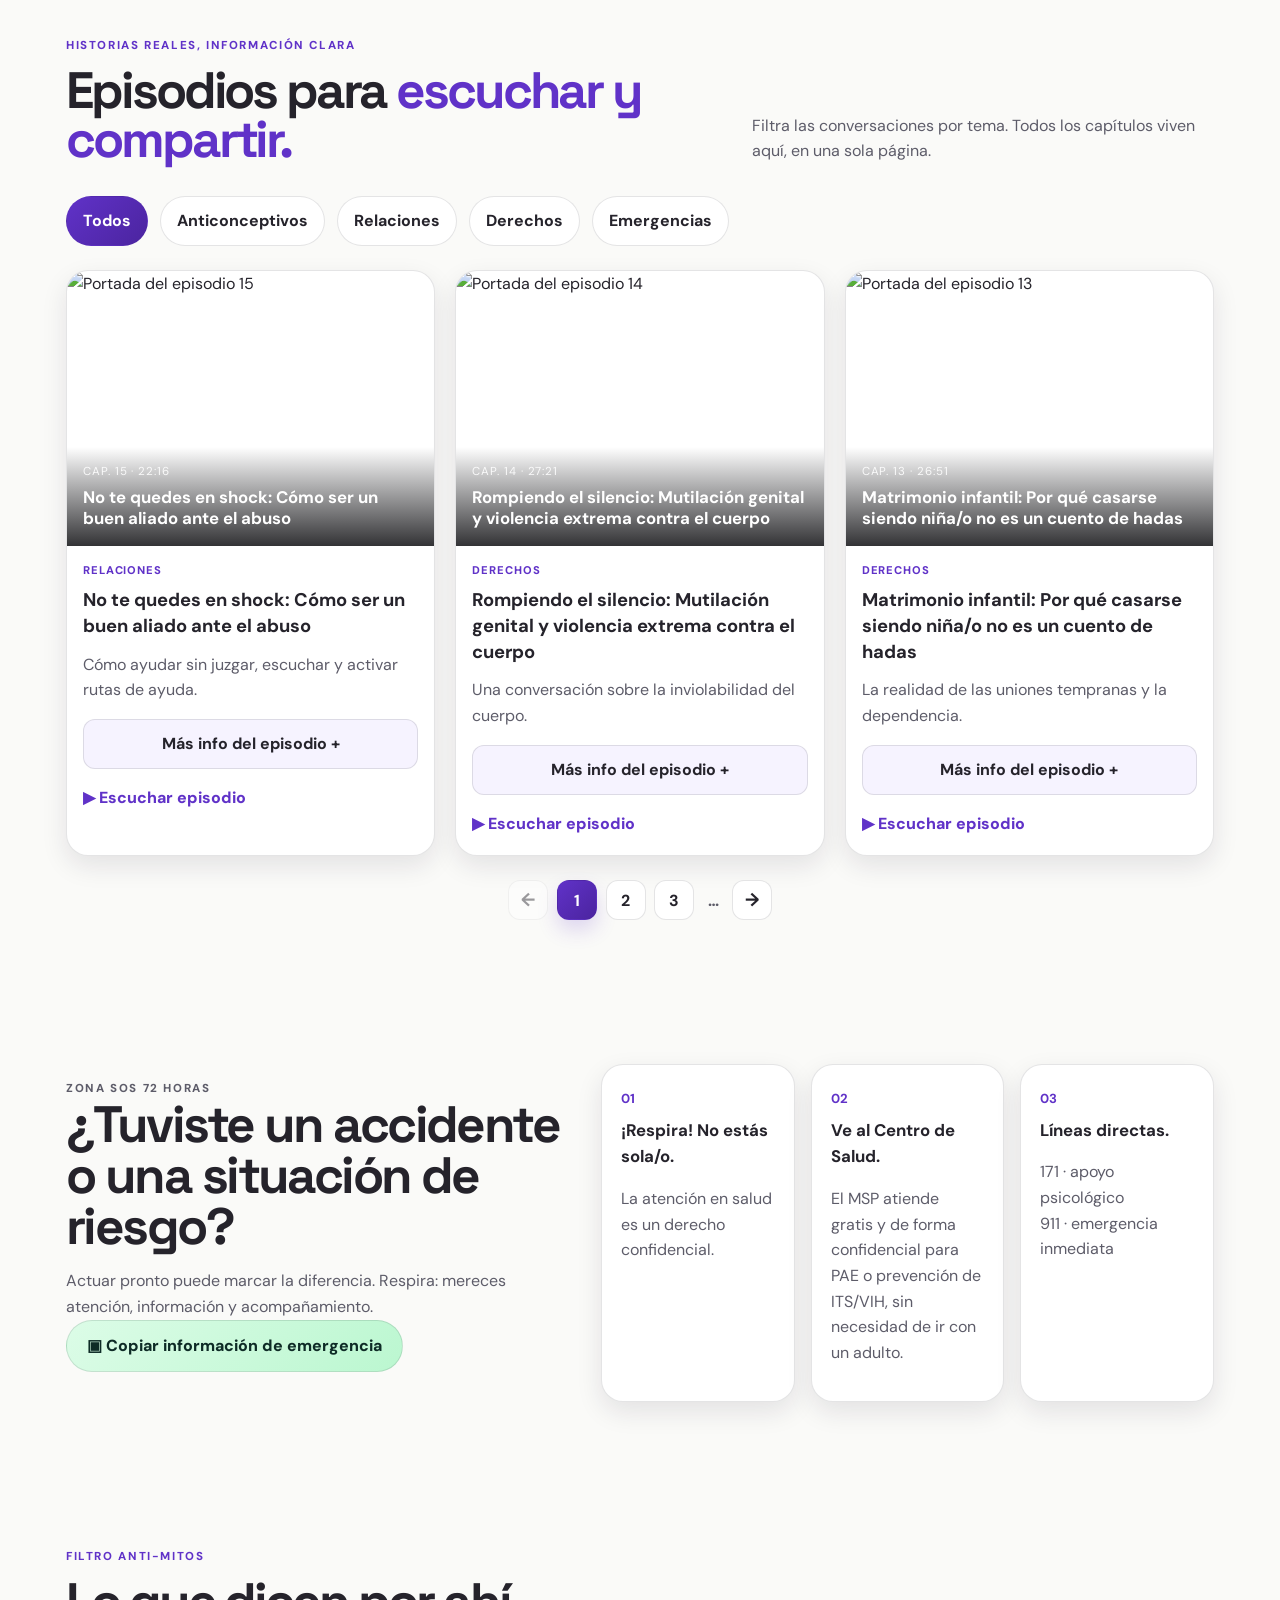
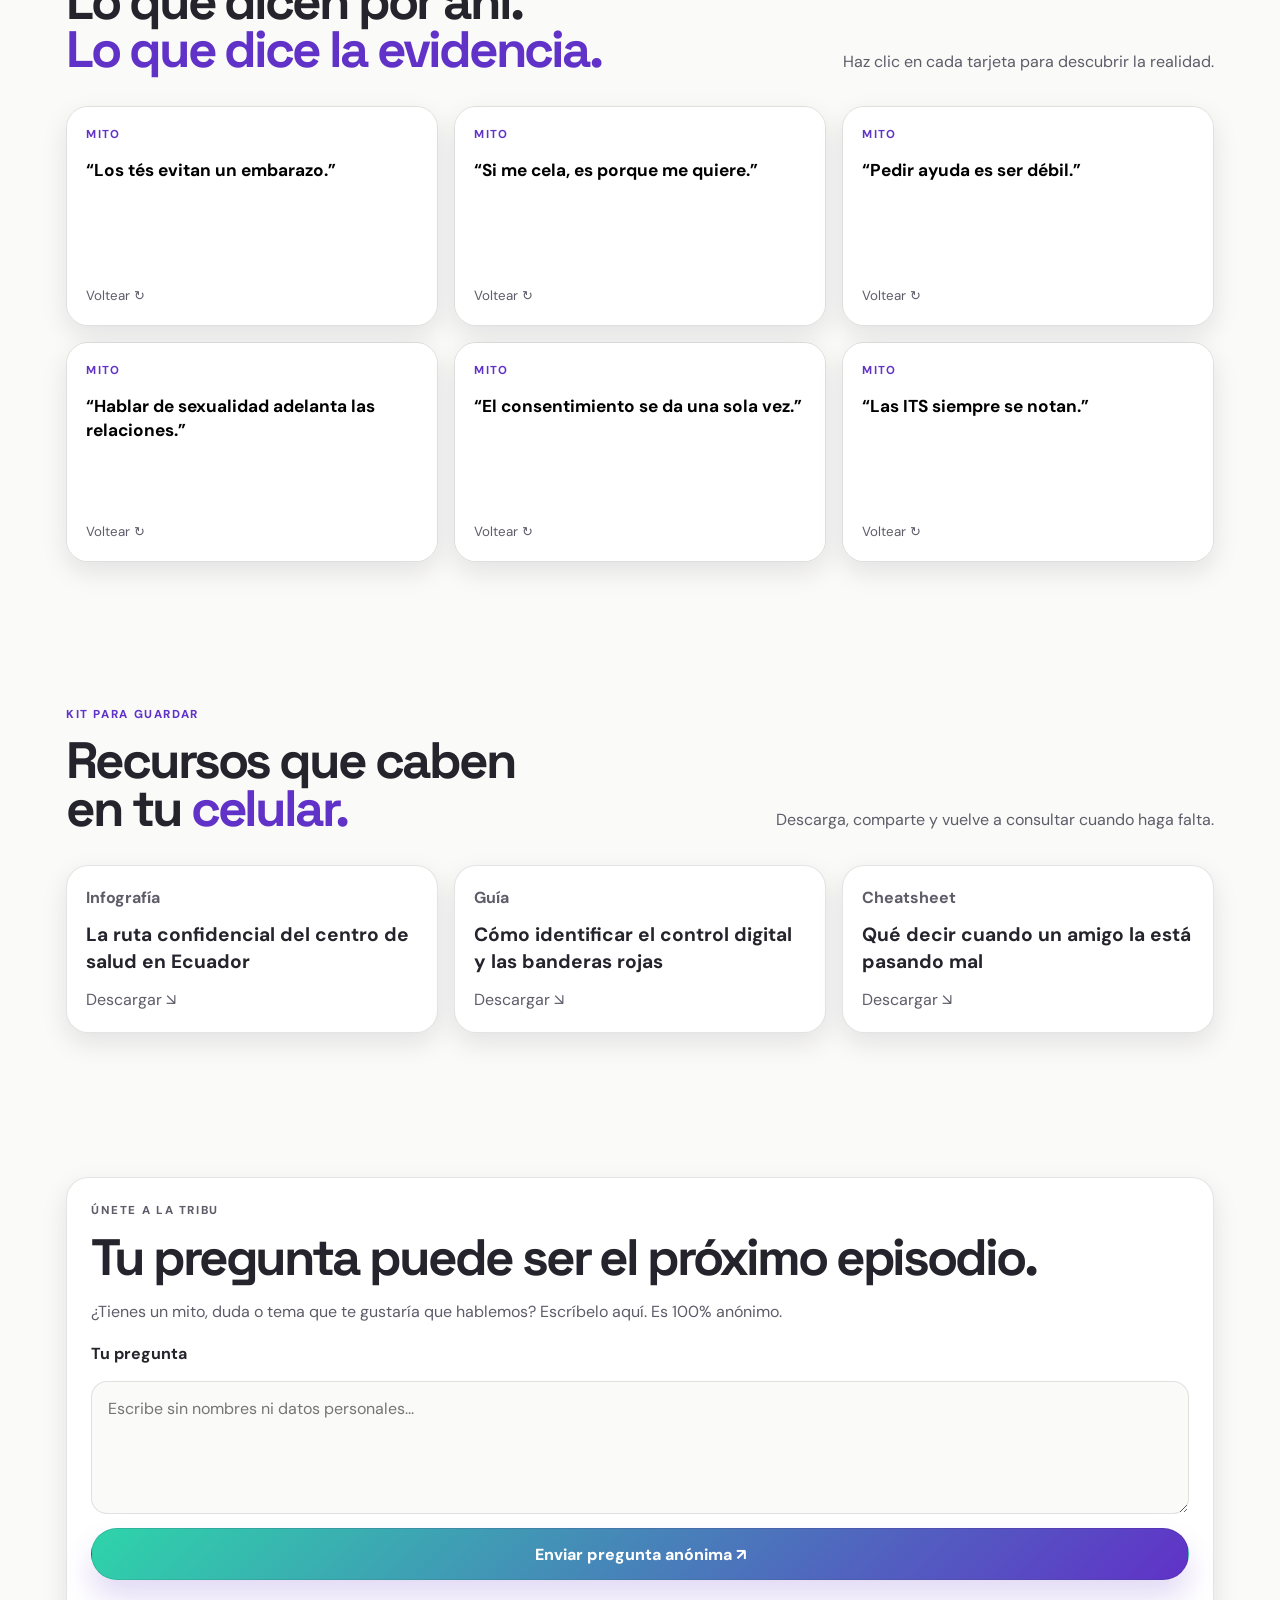
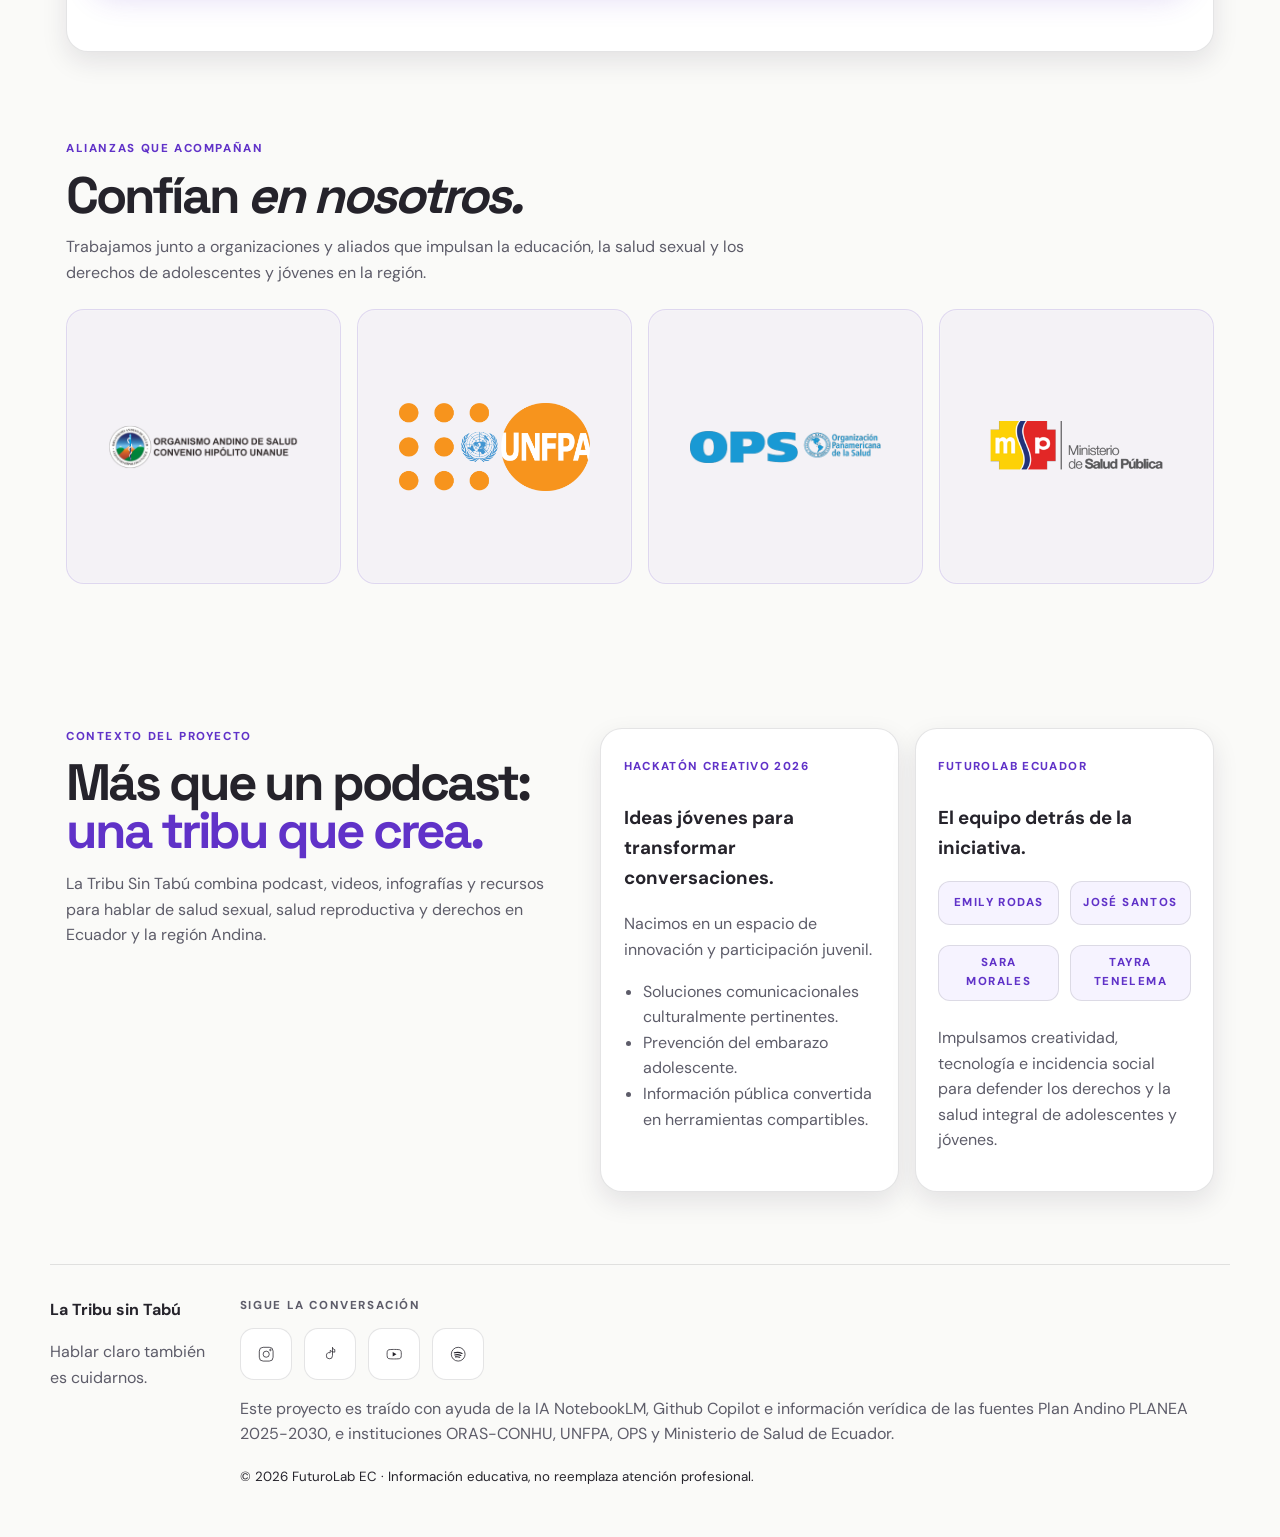
==== commit 97044303: "feat: add main.js for theme management, episode grid, and interactive features" ====
--- a/index.html
+++ b/index.html
@@ -1,6 +1,8 @@
 <!doctype html>
 <html lang="es-EC">
 <head>
+<meta name="google-site-verification" content="l55bJrgzZexQ9Zj1Em5vKrGeoJYlMMTboJjEE3J7U30" />
+
 <!-- Google tag (gtag.js) -->
 <script async src="https://www.googletagmanager.com/gtag/js?id=G-C0XJT1LWP6"></script>
 <script>
@@ -21,22 +23,60 @@
 
 <meta charset="UTF-8"><meta name="viewport" content="width=device-width, initial-scale=1">
 <title>La Tribu sin Tabú | Salud sexual, relaciones y derechos</title>
-<meta name="description" content="Información verídica, fresca y entre panas sobre salud sexual, relaciones y derechos en Ecuador y la región Andina.">
-<meta name="robots" content="index, follow"><meta name="theme-color" content="#121214">
-<link rel="canonical" href="https://latribusintabu.github.io/latribusintabu/"><link rel="icon" href="favicon.ico">
+<meta name="description" content="La Tribu sin Tabú comparte información fiable y cercana sobre salud sexual, relaciones, anticoncepción, derechos y apoyo emocional en Ecuador y la región Andina.">
+<meta name="keywords" content="salud sexual, anticonceptivos, relaciones sanas, derechos sexuales, embarazo adolescente, violencia de género, podcasts, Ecuador, educación sexual">
+<meta name="robots" content="index, follow, max-image-preview:large, max-snippet:-1, max-video-preview:-1">
+<meta name="theme-color" content="#6032C8">
+<meta property="og:type" content="website">
+<meta property="og:title" content="La Tribu sin Tabú | Salud sexual, relaciones y derechos">
+<meta property="og:description" content="Información verídica, fresca y cercana para adolescentes y jóvenes sobre salud sexual, relaciones y derechos.">
+<meta property="og:url" content="https://latribusintabu.github.io/latribusintabu/">
+<meta property="og:image" content="https://latribusintabu.github.io/latribusintabu/imagenes/logo-la-tribu-sin-tabu.png">
+<meta property="og:image:alt" content="Logo de La Tribu sin Tabú">
+<meta name="twitter:card" content="summary_large_image">
+<meta name="twitter:title" content="La Tribu sin Tabú | Salud sexual, relaciones y derechos">
+<meta name="twitter:description" content="Información verídica y amigable sobre salud sexual, relaciones y derechos en Ecuador.">
+<meta name="twitter:image" content="https://latribusintabu.github.io/latribusintabu/imagenes/logo-la-tribu-sin-tabu.png">
+<script>
+  (function () {
+    const storedTheme = localStorage.getItem('theme');
+    const prefersDark = window.matchMedia('(prefers-color-scheme: dark)').matches;
+    const theme = storedTheme || (prefersDark ? 'dark' : 'light');
+    document.documentElement.setAttribute('data-theme', theme);
+  })();
+</script>
+<script type="application/ld+json">
+{
+  "@context": "https://schema.org",
+  "@type": "Organization",
+  "name": "La Tribu sin Tabú",
+  "url": "https://latribusintabu.github.io/latribusintabu/",
+  "logo": "https://latribusintabu.github.io/latribusintabu/imagenes/logo-la-tribu-sin-tabu.png",
+  "sameAs": [
+    "https://www.youtube.com/@LaTribuSinTabu",
+    "https://open.spotify.com/show/0347GoW3vX8SR02dqtM3rL",
+    "https://www.instagram.com/futurolabec",
+    "https://www.tiktok.com/@futurolab_ec.trib"
+  ],
+  "description": "Espacio de información, acompañamiento y prevención sobre salud sexual, relaciones y derechos para adolescentes y jóvenes en Ecuador."
+}
+</script>
+<link rel="canonical" href="https://latribusintabu.github.io/latribusintabu/"><link rel="icon" href="imagenes/logo-la-tribu-sin-tabu.png" type="image/png"><link rel="apple-touch-icon" href="imagenes/logo-la-tribu-sin-tabu.png">
 <link rel="preconnect" href="https://fonts.googleapis.com"><link rel="preconnect" href="https://fonts.gstatic.com" crossorigin>
 <link href="https://fonts.googleapis.com/css2?family=DM+Sans:wght@400;500;700&family=Space+Grotesk:wght@500;600;700&display=swap" rel="stylesheet"><link rel="stylesheet" href="style.css">
+<script src="main.js" defer></script>
 </head>
 <body>
 <div class="progress" id="progress"></div><div class="crisis"><span>¿Necesitas ayuda ahora?</span><a href="#recursos">Ver líneas de ayuda</a><button id="crisisClose" type="button" aria-label="Cerrar aviso">×</button></div>
-<header class="site-header"><a class="brand" href="#inicio"><span class="brand-mark" aria-hidden="true">✳</span><span>La Tribu <b>sin Tabú</b></span></a><button class="nav-toggle" id="navToggle" type="button" aria-label="Abrir menú" aria-expanded="false"><span></span><span></span><span></span></button><nav class="nav" id="mainNav"><a href="#episodios">Episodios</a><a href="#mitos">Mitos</a><a href="#sos">SOS 72h</a><a href="#recursos">Recursos</a><a href="#nosotros">Nosotros</a><a class="nav-help" href="#recursos">Encuentra ayuda</a></nav></header>
+<header class="site-header"><a class="brand" href="#inicio" aria-label="La Tribu sin Tabú"><img class="brand-logo" src="imagenes/logo-la-tribu-sin-tabu.png" alt="Logo de La Tribu sin Tabú"></a><button class="nav-toggle" id="navToggle" type="button" aria-label="Abrir menú" aria-expanded="false"><span></span><span></span><span></span></button><nav class="nav" id="mainNav"><a href="#episodios">Episodios</a><a href="#mitos">Mitos</a><a href="#sos">SOS 72h</a><a href="#recursos">Recursos</a><a href="#nosotros">Nosotros</a><button class="theme-toggle" id="themeToggle" type="button" aria-label="Cambiar a modo oscuro" aria-pressed="false"><span class="theme-toggle__icon" aria-hidden="true">🌙</span><span class="sr-only">Cambiar tema</span></button><a class="nav-help" href="#recursos">Encuentra ayuda</a></nav></header>
 <main>
-<section class="hero" id="inicio"><div class="hero-copy reveal"><p class="eyebrow">Espacio seguro - Ecuador y región Andina</p><h1>Salud sexual,<br><em>relaciones y derechos</em><br>sin rodeos ni tabúes.</h1><p>Información verídica, fresca y entre panas. Tu espacio seguro para aprender a tu ritmo, sin juzgamientos.</p><div class="actions"><a class="button primary" href="https://open.spotify.com/show/0347GoW3vX8SR02dqtM3rL?si=0547fe2b3f824a4e" target="_blank" rel="noopener">▶ Escuchar en Spotify</a><a class="button outline" href="#sos">🚨 Urgencia / SOS 72h</a></div></div><div class="hero-art reveal" aria-hidden="true"><div class="sun">✦</div><span class="sticker top">HABLEMOS<br>CLARO</span><span class="sticker bottom">#SIN<br>TABÚ</span></div></section>
-<section class="podcast-feature section" id="podcast"><div class="section-head reveal"><div><p class="eyebrow">Contenido para ver y escuchar</p><h2>La Tribu se <em>mueve.</em></h2></div><p>Videos, podcasts e ideas para aprender a tu ritmo en el formato que más te sirva.</p></div><div class="media-grid"><article class="media-card"><div class="media-embed"><iframe src="https://youtu.be/7NoBidyWBxw?si=FnLoEnveKEhRzfHZ" title="Videos de La Tribu sin Tabú en YouTube" loading="lazy" allow="accelerometer; autoplay; clipboard-write; encrypted-media; gyroscope; picture-in-picture" allowfullscreen></iframe></div><div><p class="eyebrow">YouTube / videos</p><h3>Mira el canal de La Tribu sin Tabú</h3><a class="media-link" href="https://www.youtube.com/@LaTribuSinTabu" target="_blank" rel="noopener">Abrir canal oficial ↗</a></div></article><article class="media-card"><div class="media-embed"><iframe src="https://open.spotify.com/embed/show/0347GoW3vX8SR02dqtM3rL?utm_source=generator" title="Podcast La Tribu sin Tabú en Spotify" loading="lazy" allow="autoplay; clipboard-write; encrypted-media; fullscreen; picture-in-picture"></iframe></div><div><p class="eyebrow">Spotify / podcast</p><h3>Escucha las conversaciones completas</h3><a class="media-link" href="https://open.spotify.com/show/0347GoW3vX8SR02dqtM3rL" target="_blank" rel="noopener">Abrir programa ↗</a></div></article></div></section>
-<section class="section" id="episodios"><div class="section-head reveal"><div><p class="eyebrow">Historias reales, información clara</p><h2>Episodios para <em>escuchar y compartir.</em></h2></div><p>Filtra las conversaciones por tema. Todos los capítulos viven aquí, en una sola página.</p></div><div class="filters"><button class="filter active" data-filter="todos" type="button">Todos</button><button class="filter" data-filter="anticonceptivos" type="button">Anticonceptivos</button><button class="filter" data-filter="relaciones" type="button">Relaciones y Banderas Rojas</button><button class="filter" data-filter="derechos" type="button">Derechos y Género</button><button class="filter" data-filter="emergencias" type="button">Emergencias</button></div><div class="episode-grid" id="episodeGrid"></div></section>
+<section class="hero" id="inicio"><div class="hero-copy reveal"><p class="eyebrow">Espacio seguro - Ecuador y región Andina</p><h1>Salud sexual,<br><em>relaciones y derechos</em><br>sin rodeos ni tabúes.</h1><p>Información verídica, fresca y entre panas. Tu espacio seguro para aprender a tu ritmo, sin juzgamientos.</p><div class="actions"><a class="button primary" href="https://open.spotify.com/show/0347GoW3vX8SR02dqtM3rL?si=0547fe2b3f824a4e" target="_blank" rel="noopener">▶ Escuchar en Spotify</a><a class="button outline" href="#sos">🚨 Urgencia / SOS 72h</a></div></div><div class="hero-art reveal" aria-hidden="true"><img class="hero-logo" src="imagenes/logo-la-tribu-sin-tabu.png" alt="Logo de La Tribu sin Tabú"></div></section>
+<section class="podcast-feature section" id="podcast"><div class="section-head reveal"><div><p class="eyebrow">Contenido para ver y escuchar</p><h2>La Tribu se <em>mueve.</em></h2></div><p>Videos, podcasts e ideas para aprender a tu ritmo en el formato que más te sirva.</p></div><div class="media-grid"><article class="media-card"><div class="media-embed"><iframe width="560" height="315" src="https://www.youtube.com/embed/o26X5OjJu7w?si=O1pTfmnFiTBLw4pP" title="YouTube video player" frameborder="0" allow="accelerometer; autoplay; clipboard-write; encrypted-media; gyroscope; picture-in-picture; web-share" referrerpolicy="strict-origin-when-cross-origin" allowfullscreen></iframe></div><div><p class="eyebrow">YouTube / videos</p><h3>Mira el canal de La Tribu sin Tabú</h3><a class="media-link" href="https://www.youtube.com/@LaTribuSinTabu" target="_blank" rel="noopener">Abrir canal oficial ↗</a></div></article><article class="media-card"><div class="media-embed"><iframe src="https://open.spotify.com/embed/show/0347GoW3vX8SR02dqtM3rL?utm_source=generator" title="Podcast La Tribu sin Tabú en Spotify" loading="lazy" allow="autoplay; clipboard-write; encrypted-media; fullscreen; picture-in-picture"></iframe></div><div><p class="eyebrow">Spotify / podcast</p><h3>Escucha las conversaciones completas</h3><a class="media-link" href="https://open.spotify.com/show/0347GoW3vX8SR02dqtM3rL" target="_blank" rel="noopener">Abrir programa ↗</a></div></article></div></section>
+<section class="section" id="episodios"><div class="section-head reveal"><div><p class="eyebrow">Historias reales, información clara</p><h2>Episodios para <em>escuchar y compartir.</em></h2></div><p>Filtra las conversaciones por tema. Todos los capítulos viven aquí, en una sola página.</p></div><div class="filters"><button class="filter active" data-filter="todos" type="button">Todos</button><button class="filter" data-filter="anticonceptivos" type="button">Anticonceptivos</button><button class="filter" data-filter="relaciones" type="button">Relaciones</button><button class="filter" data-filter="derechos" type="button">Derechos</button><button class="filter" data-filter="emergencias" type="button">Emergencias</button></div><div class="episode-grid" id="episodeGrid"></div></section>
 <section class="sos section" id="sos"><div class="sos-copy reveal"><p class="eyebrow">Zona SOS 72 horas</p><h2>¿Tuviste un accidente o una situación de riesgo?</h2><p>Actuar pronto puede marcar la diferencia. Respira: mereces atención, información y acompañamiento.</p><button class="button lime" id="copyEmergency" type="button">▣ Copiar información de emergencia</button><span id="copyStatus" role="status"></span></div><div class="sos-steps"><article><b>01</b><h3>¡Respira! No estás sola/o.</h3><p>La atención en salud es un derecho confidencial.</p></article><article><b>02</b><h3>Ve al Centro de Salud.</h3><p>El MSP atiende gratis y de forma confidencial para PAE o prevención de ITS/VIH, sin necesidad de ir con un adulto.</p></article><article><b>03</b><h3>Líneas directas.</h3><p><a href="tel:171">171 · apoyo psicológico</a><br><a href="tel:911">911 · emergencia inmediata</a></p></article></div></section>
 <section class="section" id="mitos"><div class="section-head reveal"><div><p class="eyebrow">Filtro anti-mitos</p><h2>Lo que dicen por ahí.<br><em>Lo que dice la evidencia.</em></h2></div><p>Haz clic en cada tarjeta para descubrir la realidad.</p></div><div class="myth-grid"><button class="myth" type="button"><span class="front"><b>MITO</b><strong>“Los tés evitan un embarazo.”</strong><small>Voltear ↻</small></span><span class="back"><b>REALIDAD</b><strong>Falso. Solo los métodos anticonceptivos probados y la PAE son eficaces.</strong></span></button><button class="myth" type="button"><span class="front"><b>MITO</b><strong>“Si me cela, es porque me quiere.”</strong><small>Voltear ↻</small></span><span class="back"><b>REALIDAD</b><strong>El control no es amor. Una relación sana respeta tu autonomía.</strong></span></button><button class="myth" type="button"><span class="front"><b>MITO</b><strong>“Pedir ayuda es ser débil.”</strong><small>Voltear ↻</small></span><span class="back"><b>REALIDAD</b><strong>Buscar apoyo es una decisión valiente de cuidado.</strong></span></button><button class="myth" type="button"><span class="front"><b>MITO</b><strong>“Hablar de sexualidad adelanta las relaciones.”</strong><small>Voltear ↻</small></span><span class="back"><b>REALIDAD</b><strong>La ESI fortalece decisiones, consentimiento y protección.</strong></span></button><button class="myth" type="button"><span class="front"><b>MITO</b><strong>“El consentimiento se da una sola vez.”</strong><small>Voltear ↻</small></span><span class="back"><b>REALIDAD</b><strong>Es libre, informado, reversible y necesario cada vez.</strong></span></button><button class="myth" type="button"><span class="front"><b>MITO</b><strong>“Las ITS siempre se notan.”</strong><small>Voltear ↻</small></span><span class="back"><b>REALIDAD</b><strong>Muchas no presentan síntomas. Las pruebas también cuidan.</strong></span></button></div></section>
 <section class="section resources" id="recursos"><div class="section-head reveal"><div><p class="eyebrow">Kit para guardar</p><h2>Recursos que caben<br>en tu <em>celular.</em></h2></div><p>Descarga, comparte y vuelve a consultar cuando haga falta.</p></div><div class="resource-grid"><a href="imagenes/ruta-confidencial.svg" download><b>Infografía</b><strong>La ruta confidencial del centro de salud en Ecuador</strong><span>Descargar ↘</span></a><a href="imagenes/banderas-rojas.svg" download><b>Guía</b><strong>Cómo identificar el control digital y las banderas rojas</strong><span>Descargar ↘</span></a><a href="imagenes/acompanar-a-un-amigo.svg" download><b>Cheatsheet</b><strong>Qué decir cuando un amigo la está pasando mal</strong><span>Descargar ↘</span></a></div></section>
 <section class="join section" id="buzon"><div><p class="eyebrow">Únete a la tribu</p><h2>Tu pregunta puede ser el próximo episodio.</h2><p>¿Tienes un mito, duda o tema que te gustaría que hablemos? Escríbelo aquí. Es 100% anónimo.</p><form id="questionForm"><label for="question">Tu pregunta</label><textarea id="question" rows="4" maxlength="800" required placeholder="Escribe sin nombres ni datos personales..."></textarea><button class="button primary" type="submit">Enviar pregunta anónima ↗</button><span id="formStatus" role="status"></span></form></div></section>
+<section class="supporters section" aria-labelledby="supportersTitle"><div class="supporters-head"><p class="eyebrow">Alianzas que acompañan</p><h2 id="supportersTitle">Confían <em>en nosotros.</em></h2><p class="supporters-description">Trabajamos junto a organizaciones y aliados que impulsan la educación, la salud sexual y los derechos de adolescentes y jóvenes en la región.</p></div><div class="supporters-grid"><div class="supporters-card"><img src="imagenes/Organizaciones/oras-conhu.png" alt="ORAS CONHU"></div><div class="supporters-card"><img src="imagenes/Organizaciones/unfpa.png" alt="UNFPA"></div><div class="supporters-card"><img src="imagenes/Organizaciones/ops.png" alt="OPS/OMS"></div><div class="supporters-card"><img src="imagenes/Organizaciones/msp.png" alt="MSP Ecuador"></div></div></section>
 <section class="about section" id="nosotros"><div class="about-heading"><p class="eyebrow">Contexto del proyecto</p><h2>Más que un podcast:<br><em>una tribu que crea.</em></h2><p>La Tribu Sin Tabú combina podcast, videos, infografías y recursos para hablar de salud sexual, salud reproductiva y derechos en Ecuador y la región Andina.</p></div><div class="about-content"><article><span>Hackatón Creativo 2026</span><h3>Ideas jóvenes para transformar conversaciones.</h3><p>Nacimos en un espacio de innovación y participación juvenil.</p><ul><li>Soluciones comunicacionales culturalmente pertinentes.</li><li>Prevención del embarazo adolescente.</li><li>Información pública convertida en herramientas compartibles.</li></ul></article><article><span>FuturoLab Ecuador</span><h3>El equipo detrás de la iniciativa.</h3><div class="team-list"><span>Emily Rodas</span><span>José Santos</span><span>Sara Morales</span><span>Tayra Tenelema</span></div><p>Impulsamos creatividad, tecnología e incidencia social para defender los derechos y la salud integral de adolescentes y jóvenes.</p></article></div></section>
-</main><footer><div><strong>La Tribu sin Tabú</strong><p>Hablar claro también es cuidarnos.</p></div><div class="footer-main"><div class="footer-social"><p class="eyebrow">Sigue la conversación</p><div class="social-icons"><a href="https://www.instagram.com/futurolabec" target="_blank" rel="noopener" aria-label="Instagram de FuturoLab EC" title="Instagram"><svg viewBox="0 0 24 24" aria-hidden="true"><rect x="3" y="3" width="18" height="18" rx="5"/><circle cx="12" cy="12" r="4"/><circle cx="17.5" cy="6.5" r="1"/></svg><span>Instagram</span></a><a href="https://www.tiktok.com/@futurolab_ec.trib" target="_blank" rel="noopener" aria-label="TikTok de FuturoLab EC" title="TikTok"><svg viewBox="0 0 24 24" aria-hidden="true"><path d="M15 3v11a4 4 0 1 1-3-3.87V7c2.3 2 4.6 2.3 6 2.3V6c-1.7-.1-2.6-1-3-3Z"/></svg><span>TikTok</span></a><a href="https://www.youtube.com/@LaTribuSinTabu" target="_blank" rel="noopener" aria-label="YouTube de La Tribu sin Tabú" title="YouTube"><svg viewBox="0 0 24 24" aria-hidden="true"><path d="M21 8.2a2.8 2.8 0 0 0-2-2C17.3 5.8 12 5.8 12 5.8s-5.3 0-7 .4a2.8 2.8 0 0 0-2 2A29 29 0 0 0 2.7 12 29 29 0 0 0 3 15.8a2.8 2.8 0 0 0 2 2c1.7.4 7 .4 7 .4s5.3 0 7-.4a2.8 2.8 0 0 0 2-2 29 29 0 0 0 .3-3.8 29 29 0 0 0-.3-3.8Z"/><path d="m10 15 5-3-5-3v6Z" fill="currentColor" stroke="none"/></svg><span>YouTube</span></a><a href="https://open.spotify.com/show/0347GoW3vX8SR02dqtM3rL" target="_blank" rel="noopener" aria-label="Spotify de La Tribu sin Tabú" title="Spotify"><svg viewBox="0 0 24 24" aria-hidden="true"><circle cx="12" cy="12" r="9"/><path d="M7 10.2c3.8-1 7.1-.6 10 .8M7.5 13c3-.7 5.7-.4 8 .7M8.5 15.5c2-.4 3.8-.2 5.5.4" fill="none" stroke="currentColor" stroke-width="1.5" stroke-linecap="round"/></svg><span>Spotify</span></a><a href="https://podcasts.apple.com/us/podcast/la-tribu-sin-tab%C3%BA/id6804787212" target="_blank" rel="noopener" aria-label="Apple Podcasts de La Tribu sin Tabú" title="Apple Podcasts"><svg viewBox="0 0 24 24" aria-hidden="true"><circle cx="12" cy="12" r="9"/><path d="M12 7v8m0 0a2 2 0 1 0 2 2m-2-2a2 2 0 1 1-2 2m2-10a1 1 0 1 0 0 2 1 1 0 0 0 0-2Z" fill="none" stroke="currentColor" stroke-width="1.6" stroke-linecap="round"/></svg><span>Apple Podcasts</span></a><a href="https://music.amazon.com/podcasts/9fc65f9c-ab63-436f-be8c-a5c9b16de33e/la-tribu-sin-tab%C3%BA" target="_blank" rel="noopener" aria-label="Amazon Music de La Tribu sin Tabú" title="Amazon Music"><svg viewBox="0 0 24 24" aria-hidden="true"><path d="M5 9.5a7 7 0 0 1 12.5-4.3M19 14.5A7 7 0 0 1 6.5 18.8M5 9.5h4m-4 0 1.5-3m12.5 8h-4m4 0-1.5 3" fill="none" stroke="currentColor" stroke-width="1.7" stroke-linecap="round" stroke-linejoin="round"/></svg><span>Amazon Music</span></a></div></div><div><p>Este proyecto es traído con ayuda de la IA NotebookLM, Github Copilot e información verídica de las fuentes Plan Andino PLANEA 2025-2030, e instituciones ORAS-CONHU, UNFPA, OPS y Ministerio de Salud de Ecuador.</p><small>© 2026 FuturoLab EC · Información educativa, no reemplaza atención profesional.</small></div></div></footer><script src="script.js"></script></body></html>+</main><footer><div><strong>La Tribu sin Tabú</strong><p>Hablar claro también es cuidarnos.</p></div><div class="footer-main"><div class="footer-social"><p class="eyebrow">Sigue la conversación</p><div class="social-icons"><a href="https://www.instagram.com/futurolabec" target="_blank" rel="noopener" aria-label="Instagram de FuturoLab EC" title="Instagram"><svg viewBox="0 0 24 24" aria-hidden="true"><rect x="3" y="3" width="18" height="18" rx="5"/><circle cx="12" cy="12" r="4"/><circle cx="17.5" cy="6.5" r="1"/></svg></a><a href="https://www.tiktok.com/@futurolab_ec.trib" target="_blank" rel="noopener" aria-label="TikTok de FuturoLab EC" title="TikTok"><svg viewBox="0 0 24 24" aria-hidden="true"><path d="M15 3v11a4 4 0 1 1-3-3.87V7c2.3 2 4.6 2.3 6 2.3V6c-1.7-.1-2.6-1-3-3Z"/></svg></a><a href="https://www.youtube.com/@LaTribuSinTabu" target="_blank" rel="noopener" aria-label="YouTube de La Tribu sin Tabú" title="YouTube"><svg viewBox="0 0 24 24" aria-hidden="true"><path d="M21 8.2a2.8 2.8 0 0 0-2-2C17.3 5.8 12 5.8 12 5.8s-5.3 0-7 .4a2.8 2.8 0 0 0-2 2A29 29 0 0 0 2.7 12 29 29 0 0 0 3 15.8a2.8 2.8 0 0 0 2 2c1.7.4 7 .4 7 .4s5.3 0 7-.4a2.8 2.8 0 0 0 2-2 29 29 0 0 0 .3-3.8 29 29 0 0 0-.3-3.8Z"/><path d="m10 15 5-3-5-3v6Z" fill="currentColor" stroke="none"/></svg></a><a href="https://open.spotify.com/show/0347GoW3vX8SR02dqtM3rL" target="_blank" rel="noopener" aria-label="Spotify de La Tribu sin Tabú" title="Spotify"><svg viewBox="0 0 24 24" aria-hidden="true"><circle cx="12" cy="12" r="9"/><path d="M7 10.2c3.8-1 7.1-.6 10 .8M7.5 13c3-.7 5.7-.4 8 .7M8.5 15.5c2-.4 3.8-.2 5.5.4" fill="none" stroke="currentColor" stroke-width="1.5" stroke-linecap="round"/></svg></a></div></div><div><p>Este proyecto es traído con ayuda de la IA NotebookLM, Github Copilot e información verídica de las fuentes Plan Andino PLANEA 2025-2030, e instituciones ORAS-CONHU, UNFPA, OPS y Ministerio de Salud de Ecuador.</p><small>© 2026 FuturoLab EC · Información educativa, no reemplaza atención profesional.</small></div></div></footer><script src="script.js"></script></body></html>
--- a/style.css
+++ b/style.css
@@ -1,14 +1,1122 @@
-.episode-pagination{align-items:center;display:flex;gap:.55rem;justify-content:center;margin-top:2rem}.episode-pagination button{background:transparent;border:1px solid var(--line);color:var(--muted);min-height:2.5rem;min-width:2.5rem;padding:.5rem}.episode-pagination button:hover:not(:disabled),.episode-pagination button.active{background:var(--mint);color:#111}.episode-pagination button[aria-current=page]{font-weight:800}.episode-pagination button:disabled{cursor:not-allowed;opacity:.35}.episode-pagination .page-arrow{font-size:1.1rem}
-.supporters .supporters-head{align-items:end;display:grid;gap:.8rem 2rem;grid-template-columns:minmax(0,1fr) minmax(260px,.7fr)}.supporters .supporters-head .eyebrow{grid-column:1/-1;margin:0}.supporters .supporters-head h2{margin:0}.supporters .supporters-head p:last-child{margin:0;max-width:38ch}@media(max-width:800px){.supporters .supporters-head{display:block}.supporters .supporters-head p:last-child{margin-top:1rem}}
-.supporters .institution-logos{grid-template-columns:repeat(4,minmax(0,1fr))}.supporters .institution-logo{min-width:0}.supporters .institution-logo strong,.supporters .institution-logo span{max-width:100%;overflow-wrap:anywhere}@media(max-width:800px){.supporters .institution-logos{grid-template-columns:repeat(2,minmax(0,1fr))}}
-.supporters-head{align-items:end;display:grid;gap:.8rem 2rem;grid-template-columns:minmax(0,1fr) minmax(260px,.7fr);margin-bottom:2rem}.supporters-head .eyebrow{grid-column:1/-1;margin:0}.supporters-head h2{margin:0}.supporters-head p:last-child{margin:0;max-width:38ch}.institution-logos{grid-template-columns:repeat(4,minmax(0,1fr))}.institution-logo{min-width:0}.institution-logo strong,.institution-logo span{max-width:100%;overflow-wrap:anywhere}@media(max-width:800px){.supporters-head{display:block}.supporters-head p:last-child{margin-top:1rem}.institution-logos{grid-template-columns:repeat(2,minmax(0,1fr))}}
-.hero,.section{padding-left:max(1.25rem,calc((100% - var(--max))/2));padding-right:max(1.25rem,calc((100% - var(--max))/2))}.hero .section-head,.section>.section-head,.episode-grid,.myth-grid,.resource-grid,.sos-copy,.sos-steps,.join>div,.about-heading,.about-content{min-width:0}
-.supporters{border-bottom:1px solid var(--line);border-top:1px solid var(--line);padding-bottom:4rem;padding-top:4rem}.supporters-head{align-items:end;display:flex;gap:2rem;justify-content:space-between;margin-bottom:2rem}.supporters-head h2{font-size:clamp(2rem,4vw,3.5rem);margin:0}.supporters-head p:last-child{color:var(--muted);max-width:38ch}.institution-logos{align-items:stretch;display:grid;gap:.8rem;grid-template-columns:repeat(5,1fr)}.institution-logo{align-items:center;background:var(--card);border:1px solid var(--line);display:flex;flex-direction:column;justify-content:center;min-height:125px;opacity:.68;padding:1rem;text-align:center;transition:opacity .2s,transform .2s}.institution-logo:hover{opacity:1;transform:translateY(-4px)}.institution-logo strong{color:#fff;font-family:var(--display);font-size:1.6rem;letter-spacing:.03em}.institution-logo span{color:var(--muted);font-size:.65rem;line-height:1.25;margin-top:.4rem}.institution-logo.oras strong{color:var(--cyan)}.institution-logo.unfpa strong{color:var(--coral)}.institution-logo.ops strong{color:var(--mint)}.institution-logo.oms strong{color:var(--purple)}.institution-logo.msp strong{color:#fff}@media(max-width:800px){.supporters-head{align-items:start;display:block}.supporters-head p:last-child{margin-top:1rem}.institution-logos{grid-template-columns:repeat(3,1fr)}}@media(max-width:600px){.institution-logos{grid-template-columns:repeat(2,1fr)}.institution-logo{min-height:105px;padding:.7rem}.institution-logo strong{font-size:1.25rem}.institution-logo span{font-size:.58rem}}
-.episode-card.collapsed{display:none}.episodes-more{display:flex;justify-content:center;margin-top:2rem}.episodes-more[hidden]{display:none}.episodes-more .button{min-width:220px}
-.media-grid{display:grid;gap:1.2rem;grid-template-columns:1fr 1fr}.media-card{background:var(--card);border:1px solid var(--line);display:grid;gap:1rem;padding:1rem;transition:border-color .2s,transform .2s}.media-card:hover{border-color:var(--mint);transform:translateY(-4px)}.media-embed{aspect-ratio:16/9;background:#050507;min-width:0;overflow:hidden}.media-embed iframe{border:0;height:100%;width:100%}.media-card h3{font-size:1.35rem}.media-link{color:var(--mint);font-weight:800;text-decoration:none}.media-link:hover{text-decoration:underline}@media(max-width:600px){.media-grid{grid-template-columns:1fr}.media-card{padding:.8rem}}
-footer{align-items:flex-start}.footer-main{display:grid;gap:1.5rem;max-width:720px!important}.footer-social{border-bottom:1px solid var(--line);padding-bottom:1.2rem}.social-icons{display:flex;flex-wrap:wrap;gap:.55rem}.social-icons a{align-items:center;border:1px solid var(--line);display:flex;gap:.45rem;padding:.55rem .7rem;text-decoration:none;transition:background .2s,color .2s,transform .2s}.social-icons a:hover{background:var(--mint);color:#111;transform:translateY(-2px)}.social-icons svg{fill:none;height:1.2rem;stroke:currentColor;stroke-width:1.8;width:1.2rem}.social-icons span{font-size:.8rem;font-weight:700}.footer-social .eyebrow{margin-bottom:.7rem}@media(max-width:600px){.social-icons{display:grid;grid-template-columns:1fr 1fr}.social-icons a{min-width:0}.social-icons span{overflow-wrap:anywhere}}
-.join{display:block}.join>div{max-width:700px}.about{background:linear-gradient(135deg,var(--card),rgba(139,92,246,.17));display:grid;gap:3rem;grid-template-columns:.8fr 1.2fr}.about-heading h2{font-size:clamp(2.2rem,5vw,4.5rem)}.about-heading>p:last-child{color:var(--muted);font-size:1.08rem}.about-content{display:grid;gap:1rem;grid-template-columns:1fr 1fr}.about-content article{background:rgba(18,18,20,.5);border-left:4px solid var(--mint);padding:1.4rem}.about-content article:last-child{border-color:var(--coral)}.about-content span{color:var(--mint);font-size:.76rem;font-weight:800;letter-spacing:.1em;text-transform:uppercase}.about-content article:last-child span{color:var(--coral)}.about-content h3{font-size:1.45rem;margin:.7rem 0}.about-content p{color:var(--muted)}
-.about-content ul{color:var(--muted);padding-left:1.1rem}.about-content li{margin:.6rem 0}.team-list{display:grid;gap:.55rem;grid-template-columns:1fr 1fr;margin:1.2rem 0}.team-list span{background:var(--soft);border:1px solid var(--line);color:var(--text)!important;font-size:.92rem!important;letter-spacing:0!important;padding:.65rem;text-transform:none!important}
-.team-list span::before{content:'♙';color:var(--mint);display:inline-block;font-size:1.05rem;margin-right:.45rem;vertical-align:-.08em}
-@media(max-width:800px){.about{grid-template-columns:1fr}.about-content{grid-template-columns:1fr}}
-:root{--bg:#121214;--card:#1d1d24;--soft:#25252e;--purple:#8b5cf6;--cyan:#06b6d4;--coral:#f43f5e;--mint:#00f5d4;--text:#fff;--muted:#a0a0b0;--line:rgba(255,255,255,.15);--max:1120px;--display:'Space Grotesk',system-ui,sans-serif;--body:'DM Sans',system-ui,sans-serif}*{box-sizing:border-box}html{scroll-behavior:smooth}body{background:var(--bg);color:var(--text);font:16px/1.55 var(--body);margin:0}a{color:inherit}button,textarea{font:inherit}button{cursor:pointer}.progress{background:var(--mint);height:4px;left:0;position:fixed;top:0;width:0;z-index:30}.crisis{align-items:center;background:var(--coral);color:#111;display:flex;font-size:.83rem;font-weight:700;gap:1rem;justify-content:center;padding:.5rem 2.5rem}.crisis a{text-decoration:underline}.crisis button{background:transparent;border:0;font-size:1.4rem;line-height:1}.site-header{align-items:center;background:rgba(18,18,20,.92);border-bottom:1px solid var(--line);display:flex;justify-content:space-between;margin:auto;max-width:var(--max);padding:1.1rem 1.5rem;position:sticky;top:0;z-index:20;backdrop-filter:blur(12px)}.brand{align-items:center;display:flex;font-family:var(--display);font-weight:700;gap:.6rem;text-decoration:none}.brand b{color:var(--mint)}.brand-mark{align-items:center;background:var(--coral);color:#111;display:grid;font-size:1.35rem;height:2rem;place-items:center;transform:rotate(-8deg);width:2rem}.nav{align-items:center;display:flex;gap:1.25rem}.nav a{color:var(--muted);font-size:.86rem;text-decoration:none}.nav a:hover{color:#fff}.nav-help{background:var(--coral);color:#111!important;font-weight:800;padding:.65rem .85rem}.nav-toggle{background:none;border:0;display:none}.nav-toggle span{background:#fff;display:block;height:2px;margin:5px;width:24px}.sos-float{background:var(--coral);bottom:1rem;box-shadow:4px 4px 0 #000;color:#111;font-weight:800;padding:.7rem 1rem;position:fixed;right:1rem;text-decoration:none;z-index:15}.hero{align-items:center;display:grid;gap:3rem;grid-template-columns:1.05fr .95fr;min-height:680px;padding-bottom:5rem;padding-top:5rem}.container{margin:auto;max-width:var(--max);padding-left:1.5rem;padding-right:1.5rem}.eyebrow{color:var(--mint);font-size:.75rem;font-weight:800;letter-spacing:.12em;text-transform:uppercase}.hero h1{font-family:var(--display);font-size:clamp(3rem,7vw,6.2rem);line-height:.98;margin:.8rem 0 1.4rem}.hero h1 em,h2 em{color:var(--coral);font-style:normal}.hero-copy>p:not(.eyebrow){color:var(--muted);font-size:1.15rem;max-width:57ch}.actions{display:flex;flex-wrap:wrap;gap:.8rem;margin-top:1.7rem}.button{border:2px solid transparent;display:inline-block;font-weight:800;padding:.8rem 1rem;text-decoration:none;transition:.2s}.button:hover{box-shadow:4px 4px 0 var(--mint);transform:translate(-2px,-2px)}.primary{background:var(--coral);color:#111}.outline{border-color:#fff}.lime{background:var(--mint);color:#111}.hero-art{background:var(--purple);border:2px solid #fff;min-height:410px;overflow:hidden;position:relative;transform:rotate(3deg)}.hero-art:before,.hero-art:after{border:2px solid #111;border-radius:50%;content:'';left:50%;position:absolute;top:50%;transform:translate(-50%,-50%)}.hero-art:before{height:290px;width:170px}.hero-art:after{height:170px;width:350px}.sun{align-items:center;background:var(--cyan);border:2px solid #111;border-radius:50%;color:#111;display:flex;font-size:5rem;height:160px;justify-content:center;left:50%;position:absolute;top:50%;transform:translate(-50%,-50%);width:160px}.sticker{background:var(--coral);border:2px solid #111;color:#111;font-weight:900;padding:.8rem;position:absolute}.sticker.top{right:1.2rem;top:1rem;transform:rotate(7deg)}.sticker.bottom{bottom:1.1rem;left:1rem;transform:rotate(-7deg)}.section{padding-bottom:5rem;padding-top:5rem}.section-head{align-items:end;display:flex;gap:2rem;justify-content:space-between;margin-bottom:2.2rem}.section-head>p{color:var(--muted);max-width:35ch}.spotify{background:#050507;border:2px solid var(--mint);box-shadow:7px 7px 0 rgba(0,245,212,.2);min-height:152px;overflow:hidden}.spotify iframe{border:0;height:152px;width:100%}.filters{display:flex;flex-wrap:wrap;gap:.6rem;margin-bottom:1.5rem}.filter{background:transparent;border:1px solid var(--line);color:var(--muted);padding:.6rem .8rem}.filter.active,.filter:hover{background:var(--mint);color:#111}.episode-grid{display:grid;gap:1rem;grid-template-columns:repeat(3,1fr)}.episode-card{background:var(--card);border:1px solid var(--line);display:flex;flex-direction:column;min-width:0;padding:1rem}.episode-card.is-hidden{display:none}.episode-card h3{font-size:1.2rem;overflow-wrap:anywhere}.episode-card>p{color:var(--muted)}.episode-card .tag{color:var(--mint);font-size:.75rem;font-weight:800;text-transform:uppercase}.episode-cover{background:var(--purple);border:2px solid #111;color:#111;min-height:140px;padding:1rem;position:relative}.episode-cover img{height:100%;inset:0;object-fit:cover;position:absolute;width:100%}.cover-overlay{background:linear-gradient(0deg,rgba(18,18,20,.95),transparent);color:#fff;display:flex;flex-direction:column;inset:0;justify-content:end;padding:1rem;position:absolute}.cover-overlay strong{font-family:var(--display);font-size:1.1rem;line-height:1.08;max-height:3.25em;overflow:hidden}.topic-toggle{background:none;border:0;border-top:1px solid var(--line);color:#fff;display:flex;font-weight:700;justify-content:space-between;margin-top:auto;padding:1rem 0;text-align:left}.topic-panel{display:none;color:var(--muted);font-size:.88rem}.topic-panel.open{display:block}.play-link{border-top:1px solid var(--line);color:var(--mint);font-weight:800;padding-top:.8rem;text-decoration:none}.sos{background:var(--coral);color:#111;display:grid;gap:3rem;grid-template-columns:.9fr 1.1fr}.sos .eyebrow{color:#111}.sos-copy h2{font-size:clamp(2rem,4vw,3.8rem)}.sos-copy p{max-width:45ch}.sos-copy [role=status],#formStatus{display:block;font-size:.85rem;font-weight:700;margin-top:.8rem}.sos-steps{display:grid;gap:.8rem}.sos-steps article{background:rgba(18,18,20,.14);border-left:4px solid #111;padding:1rem}.sos-steps b{font-family:var(--display);font-size:1.8rem}.sos-steps h3{margin:.2rem 0}.sos-steps p{margin:0}.myth-grid{display:grid;gap:1rem;grid-template-columns:repeat(3,1fr)}.myth{background:transparent;border:0;height:260px;padding:0;perspective:900px;text-align:left}.myth>span{backface-visibility:hidden;border:2px solid #fff;display:flex;flex-direction:column;height:100%;justify-content:space-between;padding:1.4rem;transition:transform .5s}.myth .front{background:var(--mint);color:#111}.myth .back{background:var(--purple);color:#fff;justify-content:center;position:absolute;top:0;transform:rotateY(180deg);width:100%}.myth.flipped .front{transform:rotateY(180deg)}.myth.flipped .back{transform:rotateY(360deg)}.resource-grid{display:grid;gap:1rem;grid-template-columns:repeat(3,1fr)}.resource-grid a{background:var(--purple);border:2px solid #fff;color:#fff;display:flex;flex-direction:column;min-height:190px;padding:1.3rem;text-decoration:none}.resource-grid a:nth-child(2){background:var(--cyan);color:#111}.resource-grid a:nth-child(3){background:var(--mint);color:#111}.resource-grid strong{font-size:1.25rem;line-height:1.1;margin:auto 0}.resource-grid span{font-weight:800}.join{background:var(--card);display:grid;gap:3rem;grid-template-columns:1.1fr .9fr}.join form{max-width:560px}.join label{display:block;font-weight:800;margin:.8rem 0 .3rem}.join textarea{background:var(--bg);border:1px solid var(--line);color:#fff;padding:.8rem;resize:vertical;width:100%}.social{border-left:1px solid var(--line);padding-left:2rem}.social a{border-bottom:1px solid var(--line);color:var(--mint);display:block;padding:.7rem 0;text-decoration:none}.social a:hover{color:#fff}footer{border-top:1px solid var(--line);color:var(--muted);display:flex;font-size:.85rem;gap:3rem;justify-content:space-between;padding:2rem max(1.5rem,calc((100% - var(--max))/2))}footer>div{max-width:60ch}footer strong{color:#fff;font-size:1rem}.reveal{opacity:0;transform:translateY(15px);transition:.6s}.reveal.visible{opacity:1;transform:none}:focus-visible{outline:3px solid var(--mint);outline-offset:3px}@media(max-width:850px){.hero,.sos,.join{grid-template-columns:1fr}.episode-grid{grid-template-columns:repeat(2,1fr)}.hero-art{margin:1rem auto;width:min(100%,520px)}.section-head{display:block}.section-head>p{margin-top:1rem}}@media(max-width:600px){.crisis{font-size:.72rem;gap:.5rem}.site-header{padding:.9rem 1rem}.nav-toggle{display:block}.nav{background:var(--card);border:1px solid var(--line);display:none;flex-direction:column;gap:0;left:1rem;padding:.5rem;position:absolute;right:1rem;top:4rem}.nav.open{display:flex}.nav a{padding:.7rem;width:100%}.hero{display:block;padding-top:3.5rem}.hero h1{font-size:clamp(2.8rem,12vw,4.5rem)}.hero-art{min-height:300px;margin-top:3rem}.section{padding-bottom:3.5rem;padding-top:3.5rem}.episode-grid,.myth-grid,.resource-grid{grid-template-columns:1fr}.sos{padding-left:1.2rem;padding-right:1.2rem}.social{border-left:0;border-top:1px solid var(--line);padding-left:0;padding-top:1.5rem}footer{display:block;padding:2rem 1.2rem}footer>div+div{margin-top:1.5rem}}@media(prefers-reduced-motion:reduce){*,*::before,*::after{scroll-behavior:auto!important;transition:none!important}.reveal{opacity:1;transform:none}}
+:root {
+  --bg: #FAFAF8;
+  --bg-soft: #F2F3F5;
+  --surface: #FFFFFF;
+  --surface-soft: #F6F3FF;
+  --text: #25232B;
+  --text-muted: #5D5C69;
+  --violet: #6032C8;
+  --violet-strong: #4B249F;
+  --turquoise: #2ED4AA;
+  --coral: #FF6B6B;
+  --amber: #FFD166;
+  --border: rgba(37, 35, 43, 0.12);
+  --shadow: rgba(32, 24, 48, 0.10);
+  --max: 1180px;
+  --display: 'Space Grotesk', 'Segoe UI', sans-serif;
+  --body: 'DM Sans', 'Segoe UI', sans-serif;
+  --transition: 0.3s ease;
+}
+
+:focus-visible {
+  outline: 3px solid rgba(96, 50, 200, 0.45);
+  outline-offset: 3px;
+}
+
+html[data-theme="dark"] {
+  --bg: #0F0F12;
+  --bg-soft: #1A1A22;
+  --surface: #18181F;
+  --surface-soft: #171C27;
+  --text: #F5F5F7;
+  --text-muted: #A8ABB8;
+  --violet: #8A2BE2;
+  --violet-strong: #A042F5;
+  --turquoise: #00F5D4;
+  --coral: #FF7A7A;
+  --amber: #FFD166;
+  --border: rgba(255, 255, 255, 0.12);
+  --shadow: rgba(7, 7, 11, 0.42);
+}
+
+html {
+  color-scheme: light;
+  scroll-behavior: smooth;
+}
+
+html[data-theme="dark"] {
+  color-scheme: dark;
+}
+
+* {
+  box-sizing: border-box;
+}
+
+body {
+  margin: 0;
+  font-family: var(--body);
+  background: var(--bg);
+  color: var(--text);
+  line-height: 1.6;
+  transition: background-color var(--transition), color var(--transition);
+}
+
+img {
+  max-width: 100%;
+  display: block;
+}
+
+a {
+  color: inherit;
+  text-decoration: none;
+}
+
+button,
+input,
+textarea {
+  font: inherit;
+}
+
+button {
+  cursor: pointer;
+}
+
+main,
+.site-header,
+.crisis,
+footer,
+.section,
+.hero {
+  width: min(var(--max), calc(100% - 2rem));
+  margin-inline: auto;
+}
+
+.site-header,
+.nav,
+.hero,
+.section-head,
+.actions,
+.filters,
+.resource-grid,
+.media-grid,
+.myth-grid,
+.about,
+.about-content,
+.social-icons,
+.footer-main,
+.sos-steps,
+.team-list,
+.footer-social {
+  transition: all var(--transition);
+}
+
+.progress {
+  position: fixed;
+  inset: 0 auto auto 0;
+  width: 0;
+  height: 4px;
+  background: linear-gradient(90deg, var(--turquoise), var(--violet));
+  z-index: 50;
+}
+
+.crisis {
+  display: flex;
+  align-items: center;
+  justify-content: center;
+  gap: 0.9rem;
+  padding: 0.8rem 1rem;
+  background: linear-gradient(135deg, #FFB0A0, var(--coral));
+  color: #1A1A1A;
+  font-size: 0.85rem;
+  font-weight: 700;
+}
+
+.crisis a {
+  text-decoration: underline;
+}
+
+.crisis button {
+  border: 0;
+  background: transparent;
+  color: #1A1A1A;
+  font-size: 1.4rem;
+  line-height: 1;
+}
+
+.site-header {
+  display: flex;
+  align-items: center;
+  justify-content: space-between;
+  gap: 1rem;
+  padding: 1rem 1.1rem;
+  position: sticky;
+  top: 0;
+  z-index: 30;
+  background: rgba(255, 255, 255, 0.76);
+  border: 1px solid var(--border);
+  border-radius: 20px;
+  backdrop-filter: blur(12px);
+  margin-top: 1rem;
+}
+
+html[data-theme="dark"] .site-header {
+  background: rgba(24, 24, 31, 0.78);
+}
+
+.brand {
+  display: inline-flex;
+  align-items: center;
+  min-width: 0;
+}
+
+.brand-logo {
+  width: 68px;
+  height: 68px;
+  object-fit: cover;
+  border-radius: 18px;
+  box-shadow: 0 10px 24px var(--shadow);
+  background: var(--surface);
+}
+
+.nav {
+  display: flex;
+  align-items: center;
+  justify-content: flex-end;
+  flex-wrap: wrap;
+  gap: 0.75rem;
+}
+
+.nav a,
+.theme-toggle,
+.nav-help {
+  border-radius: 999px;
+  font-weight: 700;
+}
+
+.nav a {
+  color: var(--text-muted);
+  padding: 0.55rem 0.8rem;
+}
+
+.nav a:hover {
+  color: var(--text);
+}
+
+.nav-help {
+  display: inline-flex;
+  align-items: center;
+  justify-content: center;
+  padding: 0.8rem 1rem;
+  background: linear-gradient(135deg, var(--violet), var(--violet-strong));
+  color: #FFFFFF !important;
+  box-shadow: 0 14px 28px rgba(96, 50, 200, 0.18);
+}
+
+.theme-toggle {
+  display: inline-flex;
+  align-items: center;
+  justify-content: center;
+  width: 42px;
+  height: 42px;
+  border: 1px solid var(--border);
+  background: var(--surface);
+  color: var(--text);
+  padding: 0;
+}
+
+.theme-toggle:hover {
+  transform: translateY(-1px);
+}
+
+.theme-toggle__icon {
+  font-size: 1.05rem;
+  line-height: 1;
+}
+
+.sr-only {
+  position: absolute;
+  width: 1px;
+  height: 1px;
+  padding: 0;
+  margin: -1px;
+  overflow: hidden;
+  clip: rect(0, 0, 0, 0);
+  white-space: nowrap;
+  border: 0;
+}
+
+.nav-toggle {
+  display: none;
+  border: 0;
+  background: transparent;
+  padding: 0;
+}
+
+.nav-toggle span {
+  display: block;
+  width: 24px;
+  height: 2px;
+  margin: 5px 0;
+  background: var(--text);
+  border-radius: 99px;
+}
+
+.hero {
+  display: grid;
+  grid-template-columns: 1.1fr 0.9fr;
+  align-items: center;
+  gap: 2rem;
+  padding: 4rem 0 3.5rem;
+}
+
+.eyebrow {
+  margin: 0 0 0.75rem;
+  color: var(--violet);
+  font-size: 0.72rem;
+  font-weight: 800;
+  text-transform: uppercase;
+  letter-spacing: 0.14em;
+}
+
+.hero-copy h1,
+.section-head h2,
+.about-heading h2,
+.join h2 {
+  margin: 0;
+  font-family: var(--display);
+  letter-spacing: -0.06em;
+  line-height: 0.94;
+}
+
+.hero-copy h1 {
+  font-size: clamp(2.8rem, 6vw, 5.7rem);
+}
+
+.hero-copy h1 em,
+.section-head h2 em,
+.about-heading h2 em {
+  color: var(--violet);
+  font-style: normal;
+}
+
+.hero-copy p {
+  margin: 1rem 0 0;
+  max-width: 62ch;
+  color: var(--text-muted);
+  font-size: 1.08rem;
+}
+
+.actions {
+  display: flex;
+  flex-wrap: wrap;
+  gap: 1rem;
+  margin-top: 1.5rem;
+}
+
+.button {
+  display: inline-flex;
+  align-items: center;
+  justify-content: center;
+  min-height: 52px;
+  padding: 0 1.25rem;
+  border: 1px solid var(--border);
+  border-radius: 999px;
+  font-weight: 800;
+  transition: all var(--transition);
+}
+
+.button:hover {
+  transform: translateY(-1px);
+}
+
+.button.primary {
+  background: linear-gradient(135deg, var(--turquoise), var(--violet));
+  color: #FFFFFF;
+  box-shadow: 0 18px 30px rgba(96, 50, 200, 0.18);
+}
+
+.button.outline {
+  background: transparent;
+  color: var(--text);
+}
+
+.button.lime {
+  background: linear-gradient(135deg, #DCFCE7, #BBF7D0);
+  color: #0E2B26;
+}
+
+.hero-art {
+  display: grid;
+  place-items: center;
+}
+
+.hero-logo {
+  width: min(100%, 500px);
+  border-radius: 32px;
+  background: linear-gradient(180deg, rgba(255,255,255,0.12), rgba(255,255,255,0.02));
+  padding: 0.5rem;
+  filter: drop-shadow(0 18px 32px rgba(96, 50, 200, 0.12));
+}
+
+.section {
+  padding: 4.5rem 0;
+}
+
+.section-head {
+  display: flex;
+  align-items: end;
+  justify-content: space-between;
+  gap: 1.5rem;
+  margin-bottom: 2rem;
+}
+
+.section-head h2 {
+  font-size: clamp(2.3rem, 4vw, 4rem);
+}
+
+.section-head p:last-child {
+  max-width: 42ch;
+  margin: 0;
+  color: var(--text-muted);
+}
+
+.media-grid,
+.resource-grid,
+.myth-grid,
+.social-icons,
+.sos-steps,
+.about-content {
+  display: grid;
+  gap: 1rem;
+}
+
+.media-grid {
+  grid-template-columns: repeat(2, minmax(0, 1fr));
+}
+
+.media-card,
+.episode-card,
+.myth,
+.resource-grid a,
+.sos-steps article,
+.join > div,
+.about-content article {
+  background: var(--surface);
+  border: 1px solid var(--border);
+  border-radius: 22px;
+  box-shadow: 0 10px 26px var(--shadow);
+}
+
+.media-card {
+  padding: 0;
+  overflow: hidden;
+}
+
+.media-card > div:last-child {
+  padding: 1rem;
+}
+
+.media-embed {
+  aspect-ratio: 16 / 9;
+  overflow: hidden;
+  border-radius: 16px 16px 0 0;
+  background: #050507;
+}
+
+.media-embed iframe {
+  width: 100%;
+  height: 100%;
+  border: 0;
+}
+
+.media-link {
+  display: inline-block;
+  color: var(--violet);
+  font-weight: 700;
+  margin-top: 0.5rem;
+}
+
+.filters {
+  display: flex;
+  flex-wrap: wrap;
+  gap: 0.75rem;
+  margin-bottom: 1.5rem;
+}
+
+.filter {
+  border: 1px solid var(--border);
+  background: var(--surface);
+  color: var(--text);
+  border-radius: 999px;
+  padding: 0.7rem 1rem;
+  font-weight: 700;
+  transition: all var(--transition);
+}
+
+.filter:hover,
+.page-number:hover {
+  transform: translateY(-1px);
+}
+
+.filter.active {
+  background: linear-gradient(135deg, var(--violet), var(--violet-strong));
+  color: #FFFFFF;
+  border-color: transparent;
+}
+
+.episode-grid {
+  display: grid;
+  grid-template-columns: repeat(3, minmax(0, 1fr));
+  gap: 1.25rem;
+}
+
+.episode-card {
+  overflow: hidden;
+  padding: 0;
+}
+
+.episode-card.is-hidden {
+  display: none;
+}
+
+.episode-cover {
+  position: relative;
+  aspect-ratio: 4 / 3;
+  overflow: hidden;
+  min-height: 180px;
+}
+
+.episode-cover img {
+  width: 100%;
+  height: 100%;
+  object-fit: cover;
+}
+
+.cover-overlay {
+  position: absolute;
+  inset: auto 0 0 0;
+  padding: 1rem;
+  background: linear-gradient(180deg, rgba(15, 15, 18, 0), rgba(15, 15, 18, 0.85));
+  color: #FFFFFF;
+}
+
+.cover-overlay span {
+  display: block;
+  font-size: 0.72rem;
+  letter-spacing: 0.08em;
+  text-transform: uppercase;
+  opacity: 0.9;
+}
+
+.cover-overlay strong {
+  display: block;
+  margin-top: 0.35rem;
+  font-size: 1.05rem;
+  line-height: 1.3;
+}
+
+.episode-card .tag,
+.episode-card h3,
+.episode-card p,
+.play-link,
+.topic-panel {
+  padding-left: 1rem;
+  padding-right: 1rem;
+}
+
+.episode-card .tag {
+  margin: 1rem 0 0.5rem;
+  color: var(--violet);
+  text-transform: uppercase;
+  letter-spacing: 0.08em;
+  font-size: 0.7rem;
+  font-weight: 800;
+}
+
+.episode-card h3 {
+  margin: 0;
+  font-size: 1.15rem;
+  line-height: 1.4;
+}
+
+.episode-card p {
+  margin: 0.75rem 0 0;
+  color: var(--text-muted);
+}
+
+.episode-player {
+  margin-top: 0.9rem;
+}
+
+.episode-player audio {
+  width: 100%;
+  max-width: 100%;
+  height: 36px;
+  border-radius: 10px;
+}
+
+.topic-toggle {
+  width: calc(100% - 2rem);
+  margin: 1rem 1rem 0;
+  border: 1px solid var(--border);
+  background: var(--surface-soft);
+  color: var(--text);
+  border-radius: 12px;
+  padding: 0.7rem 0.8rem;
+  font-weight: 700;
+}
+
+.topic-panel {
+  max-height: 0;
+  overflow: hidden;
+  transition: max-height 0.25s ease, padding 0.25s ease;
+  padding-top: 0;
+  padding-bottom: 0;
+}
+
+.topic-panel.open {
+  max-height: 220px;
+  padding-top: 0.75rem;
+  padding-bottom: 0.5rem;
+}
+
+.topic-panel ul {
+  margin: 0;
+  padding-left: 1.2rem;
+  color: var(--text-muted);
+}
+
+.episode-description {
+  margin: 0 0 0.75rem;
+  color: var(--text-muted);
+}
+
+.play-link {
+  display: inline-block;
+  margin: 1rem 0 1.2rem;
+  color: var(--violet);
+  font-weight: 800;
+}
+
+.episode-pagination {
+  display: flex;
+  align-items: center;
+  justify-content: center;
+  gap: 0.55rem;
+  flex-wrap: wrap;
+  margin-top: 1.5rem;
+}
+
+.page-number,
+.page-arrow {
+  width: 40px;
+  height: 40px;
+  border: 1px solid var(--border);
+  border-radius: 12px;
+  background: var(--surface);
+  color: var(--text);
+  font-weight: 700;
+  transition: all var(--transition);
+}
+
+.page-arrow {
+  display: inline-flex;
+  align-items: center;
+  justify-content: center;
+  font-size: 1.15rem;
+}
+
+.page-arrow:disabled {
+  opacity: 0.45;
+  cursor: not-allowed;
+}
+
+.page-ellipsis {
+  display: inline-flex;
+  align-items: center;
+  justify-content: center;
+  width: 20px;
+  color: var(--text-muted);
+  font-weight: 800;
+}
+
+.page-number.active {
+  background: linear-gradient(135deg, var(--violet), var(--violet-strong));
+  border-color: transparent;
+  color: #FFFFFF;
+  box-shadow: 0 10px 20px rgba(96, 50, 200, 0.18);
+}
+
+.supporters {
+  display: grid;
+  gap: 1.5rem;
+  padding-top: 1rem;
+}
+
+.supporters-head {
+  text-align: left;
+}
+
+.supporters-head h2 {
+  margin: 0;
+  font-size: clamp(2rem, 4vw, 3.2rem);
+  line-height: 1;
+  letter-spacing: -0.06em;
+  font-family: var(--display);
+}
+
+.supporters-description {
+  max-width: 700px;
+  margin: 0.8rem 0 0;
+  color: var(--text-muted);
+  font-size: 1rem;
+}
+
+.supporters-grid {
+  display: grid;
+  grid-template-columns: repeat(4, minmax(0, 1fr));
+  gap: 1rem;
+}
+
+.supporters-card {
+  display: grid;
+  place-items: center;
+  aspect-ratio: 1;
+  padding: 1.1rem;
+  border-radius: 18px;
+  border: 1px solid rgba(96, 50, 200, 0.14);
+  background: rgba(96, 50, 200, 0.04);
+  box-shadow: inset 0 0 0 1px rgba(255, 255, 255, 0.15);
+  transition: transform var(--transition), border-color var(--transition), background-color var(--transition);
+}
+
+.supporters-card:hover {
+  transform: translateY(-2px);
+  border-color: rgba(96, 50, 200, 0.25);
+  background: rgba(96, 50, 200, 0.07);
+}
+
+.supporters-card img {
+  width: 80%;
+  height: 80%;
+  object-fit: contain;
+  opacity: 1;
+  filter: none;
+}
+
+.sos {
+  display: grid;
+  grid-template-columns: 1fr 1.2fr;
+  gap: 1.5rem;
+  align-items: start;
+}
+
+.sos-copy h2 {
+  margin: 0;
+  font-family: var(--display);
+  font-size: clamp(2.1rem, 4vw, 3.5rem);
+  line-height: 1;
+  letter-spacing: -0.05em;
+}
+
+.sos-copy p {
+  margin: 1rem 0 0;
+  color: var(--text-muted);
+}
+
+#copyStatus,
+#formStatus {
+  display: block;
+  margin-top: 0.8rem;
+  color: var(--text-muted);
+  min-height: 1.2rem;
+}
+
+.sos-steps {
+  grid-template-columns: repeat(3, minmax(0, 1fr));
+}
+
+.sos-steps article {
+  padding: 1.2rem;
+}
+
+.sos-steps b {
+  display: inline-block;
+  margin-bottom: 0.5rem;
+  font-size: 0.82rem;
+  color: var(--violet);
+}
+
+.sos-steps h3 {
+  margin: 0 0 0.5rem;
+  font-size: 1.05rem;
+}
+
+.sos-steps p,
+.sos-steps a {
+  color: var(--text-muted);
+}
+
+.resource-grid {
+  grid-template-columns: repeat(3, minmax(0, 1fr));
+}
+
+.resource-grid a {
+  display: flex;
+  flex-direction: column;
+  gap: 0.7rem;
+  padding: 1.2rem;
+}
+
+.resource-grid b,
+.resource-grid span {
+  color: var(--text-muted);
+}
+
+.resource-grid strong {
+  color: var(--text);
+  font-size: 1.2rem;
+  line-height: 1.4;
+}
+
+.join > div {
+  padding: 1.5rem;
+}
+
+.join h2 {
+  font-size: clamp(2rem, 4vw, 3.6rem);
+  line-height: 1;
+}
+
+.join p {
+  color: var(--text-muted);
+}
+
+.join form {
+  display: grid;
+  gap: 0.9rem;
+  margin-top: 1rem;
+}
+
+.join label {
+  font-weight: 700;
+}
+
+.join textarea {
+  width: 100%;
+  min-height: 130px;
+  resize: vertical;
+  border: 1px solid var(--border);
+  border-radius: 16px;
+  background: var(--bg);
+  color: var(--text);
+  padding: 0.9rem 1rem;
+}
+
+.about {
+  display: grid;
+  grid-template-columns: 0.9fr 1.1fr;
+  gap: 2rem;
+}
+
+.about-heading h2 {
+  font-size: clamp(2.2rem, 4vw, 4.5rem);
+}
+
+.about-heading p:last-child,
+.about-content p,
+.about-content li,
+.footer-main p,
+footer p {
+  color: var(--text-muted);
+}
+
+.about-content {
+  grid-template-columns: repeat(2, minmax(0, 1fr));
+}
+
+.about-content article {
+  padding: 1.4rem;
+}
+
+.about-content span {
+  display: inline-block;
+  margin-bottom: 0.5rem;
+  color: var(--violet);
+  font-size: 0.72rem;
+  letter-spacing: 0.12em;
+  text-transform: uppercase;
+  font-weight: 800;
+}
+
+.about-content ul {
+  padding-left: 1.2rem;
+  margin: 0.75rem 0 0;
+}
+
+.team-list {
+  display: grid;
+  grid-template-columns: repeat(2, minmax(0, 1fr));
+  gap: 0.7rem;
+  margin: 1rem 0;
+}
+
+.team-list span {
+  display: inline-flex;
+  align-items: center;
+  justify-content: center;
+  min-height: 44px;
+  padding: 0.55rem 0.7rem;
+  border-radius: 12px;
+  background: var(--surface-soft);
+  border: 1px solid var(--border);
+  text-align: center;
+}
+
+.myth-grid {
+  grid-template-columns: repeat(3, minmax(0, 1fr));
+}
+
+.myth {
+  position: relative;
+  min-height: 220px;
+  padding: 0;
+  border: 1px solid var(--border);
+  background: transparent;
+  overflow: hidden;
+  text-align: left;
+  perspective: 1200px;
+  cursor: pointer;
+}
+
+.myth .front,
+.myth .back {
+  position: absolute;
+  inset: 0;
+  display: flex;
+  flex-direction: column;
+  justify-content: space-between;
+  gap: 0.8rem;
+  padding: 1.2rem;
+  backface-visibility: hidden;
+  transition: transform 0.55s ease, opacity 0.3s ease;
+  transform-style: preserve-3d;
+}
+
+.myth .front {
+  background: var(--surface);
+}
+
+.myth .back {
+  transform: rotateY(180deg);
+  background: linear-gradient(135deg, rgba(96, 50, 200, 0.08), rgba(46, 212, 170, 0.08));
+}
+
+.myth.flipped .front {
+  transform: rotateY(180deg);
+  opacity: 0;
+}
+
+.myth.flipped .back {
+  transform: rotateY(0deg);
+}
+
+.myth b {
+  color: var(--violet);
+  font-size: 0.72rem;
+  letter-spacing: 0.12em;
+  text-transform: uppercase;
+}
+
+.myth strong {
+  font-size: 1.08rem;
+  line-height: 1.4;
+}
+
+.myth small {
+  margin-top: auto;
+  color: var(--text-muted);
+}
+
+footer {
+  display: flex;
+  align-items: start;
+  justify-content: space-between;
+  gap: 2rem;
+  padding: 2rem 0 3rem;
+  border-top: 1px solid var(--border);
+}
+
+.footer-main {
+  grid-template-columns: 1fr;
+}
+
+.social-icons {
+  display: flex;
+  flex-wrap: wrap;
+  gap: 0.75rem;
+  justify-content: flex-start;
+  max-width: 100%;
+}
+
+.social-icons a {
+  display: inline-flex;
+  align-items: center;
+  justify-content: center;
+  width: 52px;
+  height: 52px;
+  padding: 0;
+  border-radius: 14px;
+  border: 1px solid var(--border);
+  background: var(--surface);
+}
+
+.social-icons a:hover {
+  background: var(--violet);
+  color: #FFFFFF;
+}
+
+.social-icons svg {
+  width: 1.15rem;
+  height: 1.15rem;
+  stroke: currentColor;
+  fill: none;
+}
+
+@media (max-width: 900px) {
+  .hero,
+  .sos,
+  .about,
+  .section-head,
+  footer {
+    display: block;
+  }
+
+  .hero {
+    padding-top: 3rem;
+  }
+
+  .hero-copy {
+    text-align: center;
+  }
+
+  .actions {
+    justify-content: center;
+  }
+
+  .media-grid,
+  .resource-grid,
+  .sos-steps,
+  .social-icons,
+  .about-content,
+  .myth-grid,
+  .episode-grid,
+  .supporters-grid {
+    grid-template-columns: 1fr;
+  }
+
+  .supporters-grid {
+    max-width: 460px;
+    margin-inline: auto;
+  }
+
+  .section-head {
+    margin-bottom: 1.5rem;
+  }
+
+  .section-head p:last-child {
+    margin-top: 1rem;
+  }
+}
+
+@media (max-width: 700px) {
+  .nav {
+    display: none;
+  }
+
+  .nav.is-open {
+    display: flex;
+    position: absolute;
+    right: 1rem;
+    top: calc(100% + 0.75rem);
+    flex-direction: column;
+    align-items: flex-start;
+    padding: 1rem;
+    border: 1px solid var(--border);
+    border-radius: 18px;
+    background: var(--surface);
+    box-shadow: 0 14px 28px var(--shadow);
+  }
+
+  .nav-toggle {
+    display: block;
+  }
+
+  .brand-logo {
+    width: 58px;
+    height: 58px;
+    border-radius: 16px;
+  }
+
+  .hero {
+    gap: 1.25rem;
+  }
+
+  .site-header {
+    position: sticky;
+  }
+
+  .filters {
+    display: flex;
+    flex-direction: column;
+  }
+
+  .filter {
+    width: 100%;
+  }
+
+  .crisis {
+    flex-wrap: wrap;
+    text-align: center;
+  }
+}
+
+@media (max-width: 520px) {
+  main,
+  .site-header,
+  .crisis,
+  footer,
+  .hero,
+  .section {
+    width: min(var(--max), calc(100% - 1rem));
+  }
+
+  .button,
+  .nav-help,
+  .play-link,
+  .topic-toggle {
+    width: 100%;
+    justify-content: center;
+  }
+
+  .social-icons {
+    grid-template-columns: 1fr;
+  }
+
+  .sos-steps,
+  .resource-grid,
+  .media-grid,
+  .about-content,
+  .myth-grid {
+    grid-template-columns: 1fr;
+  }
+}
+
+@media (prefers-reduced-motion: reduce) {
+  *, *::before, *::after {
+    animation-duration: 0.01ms !important;
+    animation-iteration-count: 1 !important;
+    transition-duration: 0.01ms !important;
+    scroll-behavior: auto !important;
+  }
+}
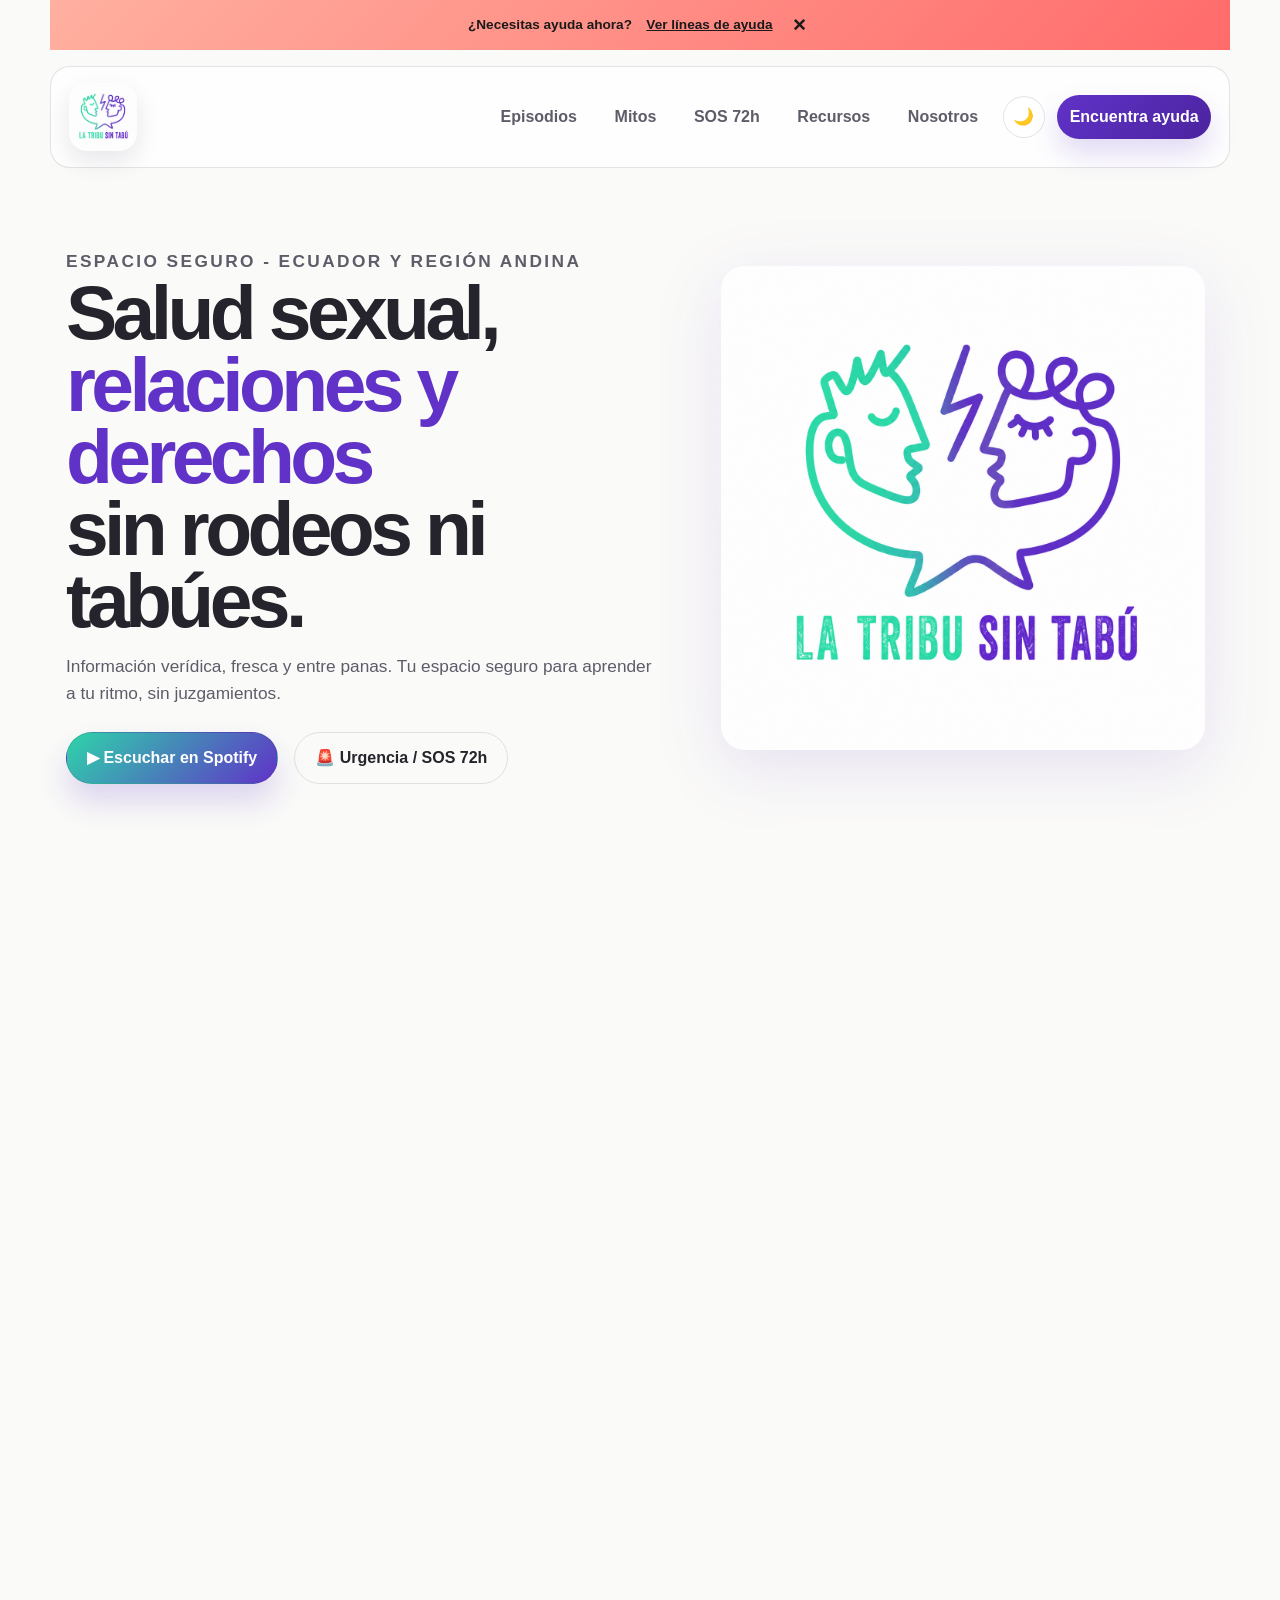
==== commit 2abdc3e5: "feat: enhance episode grid and media embeds - Updated episode card images to use async decoding for " ====
--- a/index.html
+++ b/index.html
@@ -3,23 +3,13 @@
 <head>
 <meta name="google-site-verification" content="l55bJrgzZexQ9Zj1Em5vKrGeoJYlMMTboJjEE3J7U30" />
 
-<!-- Google tag (gtag.js) -->
 <script async src="https://www.googletagmanager.com/gtag/js?id=G-C0XJT1LWP6"></script>
 <script>
   window.dataLayer = window.dataLayer || [];
   function gtag(){dataLayer.push(arguments);}
   gtag('js', new Date());
-
   gtag('config', 'G-C0XJT1LWP6');
 </script>
-
-<!-- Ver Analíticas en Vercel -->
-<script defer src="/_vercel/analytics/script.js"></script>
-<!-- Ver Speed Insights en Vercel -->
-<script>
-  window.si = window.si || function () { (window.siq = window.siq || []).push(arguments); };
-</script>
-<script defer src="/_vercel/speed-insights/script.js"></script>
 
 <meta charset="UTF-8"><meta name="viewport" content="width=device-width, initial-scale=1">
 <title>La Tribu sin Tabú | Salud sexual, relaciones y derechos</title>
@@ -62,21 +52,20 @@
 }
 </script>
 <link rel="canonical" href="https://latribusintabu.github.io/latribusintabu/"><link rel="icon" href="imagenes/logo-la-tribu-sin-tabu.png" type="image/png"><link rel="apple-touch-icon" href="imagenes/logo-la-tribu-sin-tabu.png">
-<link rel="preconnect" href="https://fonts.googleapis.com"><link rel="preconnect" href="https://fonts.gstatic.com" crossorigin>
-<link href="https://fonts.googleapis.com/css2?family=DM+Sans:wght@400;500;700&family=Space+Grotesk:wght@500;600;700&display=swap" rel="stylesheet"><link rel="stylesheet" href="style.css">
-<script src="main.js" defer></script>
+<link rel="stylesheet" href="style.min.css">
+<script src="main.min.js" defer></script>
 </head>
 <body>
 <div class="progress" id="progress"></div><div class="crisis"><span>¿Necesitas ayuda ahora?</span><a href="#recursos">Ver líneas de ayuda</a><button id="crisisClose" type="button" aria-label="Cerrar aviso">×</button></div>
-<header class="site-header"><a class="brand" href="#inicio" aria-label="La Tribu sin Tabú"><img class="brand-logo" src="imagenes/logo-la-tribu-sin-tabu.png" alt="Logo de La Tribu sin Tabú"></a><button class="nav-toggle" id="navToggle" type="button" aria-label="Abrir menú" aria-expanded="false"><span></span><span></span><span></span></button><nav class="nav" id="mainNav"><a href="#episodios">Episodios</a><a href="#mitos">Mitos</a><a href="#sos">SOS 72h</a><a href="#recursos">Recursos</a><a href="#nosotros">Nosotros</a><button class="theme-toggle" id="themeToggle" type="button" aria-label="Cambiar a modo oscuro" aria-pressed="false"><span class="theme-toggle__icon" aria-hidden="true">🌙</span><span class="sr-only">Cambiar tema</span></button><a class="nav-help" href="#recursos">Encuentra ayuda</a></nav></header>
+<header class="site-header"><a class="brand" href="#inicio" aria-label="La Tribu sin Tabú"><img class="brand-logo" src="imagenes/logo-la-tribu-sin-tabu.png" alt="Logo de La Tribu sin Tabú" width="1254" height="1254" fetchpriority="high"></a><button class="nav-toggle" id="navToggle" type="button" aria-label="Abrir menú" aria-expanded="false"><span></span><span></span><span></span></button><nav class="nav" id="mainNav"><a href="#episodios">Episodios</a><a href="#mitos">Mitos</a><a href="#sos">SOS 72h</a><a href="#recursos">Recursos</a><a href="#nosotros">Nosotros</a><button class="theme-toggle" id="themeToggle" type="button" aria-label="Cambiar a modo oscuro" aria-pressed="false"><span class="theme-toggle__icon" aria-hidden="true">🌙</span><span class="sr-only">Cambiar tema</span></button><a class="nav-help" href="#recursos">Encuentra ayuda</a></nav></header>
 <main>
-<section class="hero" id="inicio"><div class="hero-copy reveal"><p class="eyebrow">Espacio seguro - Ecuador y región Andina</p><h1>Salud sexual,<br><em>relaciones y derechos</em><br>sin rodeos ni tabúes.</h1><p>Información verídica, fresca y entre panas. Tu espacio seguro para aprender a tu ritmo, sin juzgamientos.</p><div class="actions"><a class="button primary" href="https://open.spotify.com/show/0347GoW3vX8SR02dqtM3rL?si=0547fe2b3f824a4e" target="_blank" rel="noopener">▶ Escuchar en Spotify</a><a class="button outline" href="#sos">🚨 Urgencia / SOS 72h</a></div></div><div class="hero-art reveal" aria-hidden="true"><img class="hero-logo" src="imagenes/logo-la-tribu-sin-tabu.png" alt="Logo de La Tribu sin Tabú"></div></section>
-<section class="podcast-feature section" id="podcast"><div class="section-head reveal"><div><p class="eyebrow">Contenido para ver y escuchar</p><h2>La Tribu se <em>mueve.</em></h2></div><p>Videos, podcasts e ideas para aprender a tu ritmo en el formato que más te sirva.</p></div><div class="media-grid"><article class="media-card"><div class="media-embed"><iframe width="560" height="315" src="https://www.youtube.com/embed/o26X5OjJu7w?si=O1pTfmnFiTBLw4pP" title="YouTube video player" frameborder="0" allow="accelerometer; autoplay; clipboard-write; encrypted-media; gyroscope; picture-in-picture; web-share" referrerpolicy="strict-origin-when-cross-origin" allowfullscreen></iframe></div><div><p class="eyebrow">YouTube / videos</p><h3>Mira el canal de La Tribu sin Tabú</h3><a class="media-link" href="https://www.youtube.com/@LaTribuSinTabu" target="_blank" rel="noopener">Abrir canal oficial ↗</a></div></article><article class="media-card"><div class="media-embed"><iframe src="https://open.spotify.com/embed/show/0347GoW3vX8SR02dqtM3rL?utm_source=generator" title="Podcast La Tribu sin Tabú en Spotify" loading="lazy" allow="autoplay; clipboard-write; encrypted-media; fullscreen; picture-in-picture"></iframe></div><div><p class="eyebrow">Spotify / podcast</p><h3>Escucha las conversaciones completas</h3><a class="media-link" href="https://open.spotify.com/show/0347GoW3vX8SR02dqtM3rL" target="_blank" rel="noopener">Abrir programa ↗</a></div></article></div></section>
+<section class="hero" id="inicio"><div class="hero-copy reveal"><p class="eyebrow">Espacio seguro - Ecuador y región Andina</p><h1>Salud sexual,<br><em>relaciones y derechos</em><br>sin rodeos ni tabúes.</h1><p>Información verídica, fresca y entre panas. Tu espacio seguro para aprender a tu ritmo, sin juzgamientos.</p><div class="actions"><a class="button primary" href="https://open.spotify.com/show/0347GoW3vX8SR02dqtM3rL?si=0547fe2b3f824a4e" target="_blank" rel="noopener">▶ Escuchar en Spotify</a><a class="button outline" href="#sos">🚨 Urgencia / SOS 72h</a></div></div><div class="hero-art reveal" aria-hidden="true"><img class="hero-logo" src="imagenes/logo-la-tribu-sin-tabu.png" alt="Logo de La Tribu sin Tabú" width="1254" height="1254" fetchpriority="high"></div></section>
+<section class="podcast-feature section" id="podcast"><div class="section-head reveal"><div><p class="eyebrow">Contenido para ver y escuchar</p><h2>La Tribu se <em>mueve.</em></h2></div><p>Videos, podcasts e ideas para aprender a tu ritmo en el formato que más te sirva.</p></div><div class="media-grid"><article class="media-card"><div class="media-embed"><button class="media-placeholder" type="button" data-embed-url="https://www.youtube.com/embed/o26X5OjJu7w?si=O1pTfmnFiTBLw4pP" data-embed-title="Video de YouTube de La Tribu sin Tabú">Cargar video de YouTube <span aria-hidden="true">▶</span></button></div><div><p class="eyebrow">YouTube / videos</p><h3>Mira el canal de La Tribu sin Tabú</h3><a class="media-link" href="https://www.youtube.com/@LaTribuSinTabu" target="_blank" rel="noopener">Abrir canal oficial ↗</a></div></article><article class="media-card"><div class="media-embed"><button class="media-placeholder" type="button" data-embed-url="https://open.spotify.com/embed/show/0347GoW3vX8SR02dqtM3rL?utm_source=generator" data-embed-title="Podcast La Tribu sin Tabú en Spotify">Cargar reproductor de Spotify <span aria-hidden="true">▶</span></button></div><div><p class="eyebrow">Spotify / podcast</p><h3>Escucha las conversaciones completas</h3><a class="media-link" href="https://open.spotify.com/show/0347GoW3vX8SR02dqtM3rL" target="_blank" rel="noopener">Abrir programa ↗</a></div></article></div></section>
 <section class="section" id="episodios"><div class="section-head reveal"><div><p class="eyebrow">Historias reales, información clara</p><h2>Episodios para <em>escuchar y compartir.</em></h2></div><p>Filtra las conversaciones por tema. Todos los capítulos viven aquí, en una sola página.</p></div><div class="filters"><button class="filter active" data-filter="todos" type="button">Todos</button><button class="filter" data-filter="anticonceptivos" type="button">Anticonceptivos</button><button class="filter" data-filter="relaciones" type="button">Relaciones</button><button class="filter" data-filter="derechos" type="button">Derechos</button><button class="filter" data-filter="emergencias" type="button">Emergencias</button></div><div class="episode-grid" id="episodeGrid"></div></section>
 <section class="sos section" id="sos"><div class="sos-copy reveal"><p class="eyebrow">Zona SOS 72 horas</p><h2>¿Tuviste un accidente o una situación de riesgo?</h2><p>Actuar pronto puede marcar la diferencia. Respira: mereces atención, información y acompañamiento.</p><button class="button lime" id="copyEmergency" type="button">▣ Copiar información de emergencia</button><span id="copyStatus" role="status"></span></div><div class="sos-steps"><article><b>01</b><h3>¡Respira! No estás sola/o.</h3><p>La atención en salud es un derecho confidencial.</p></article><article><b>02</b><h3>Ve al Centro de Salud.</h3><p>El MSP atiende gratis y de forma confidencial para PAE o prevención de ITS/VIH, sin necesidad de ir con un adulto.</p></article><article><b>03</b><h3>Líneas directas.</h3><p><a href="tel:171">171 · apoyo psicológico</a><br><a href="tel:911">911 · emergencia inmediata</a></p></article></div></section>
 <section class="section" id="mitos"><div class="section-head reveal"><div><p class="eyebrow">Filtro anti-mitos</p><h2>Lo que dicen por ahí.<br><em>Lo que dice la evidencia.</em></h2></div><p>Haz clic en cada tarjeta para descubrir la realidad.</p></div><div class="myth-grid"><button class="myth" type="button"><span class="front"><b>MITO</b><strong>“Los tés evitan un embarazo.”</strong><small>Voltear ↻</small></span><span class="back"><b>REALIDAD</b><strong>Falso. Solo los métodos anticonceptivos probados y la PAE son eficaces.</strong></span></button><button class="myth" type="button"><span class="front"><b>MITO</b><strong>“Si me cela, es porque me quiere.”</strong><small>Voltear ↻</small></span><span class="back"><b>REALIDAD</b><strong>El control no es amor. Una relación sana respeta tu autonomía.</strong></span></button><button class="myth" type="button"><span class="front"><b>MITO</b><strong>“Pedir ayuda es ser débil.”</strong><small>Voltear ↻</small></span><span class="back"><b>REALIDAD</b><strong>Buscar apoyo es una decisión valiente de cuidado.</strong></span></button><button class="myth" type="button"><span class="front"><b>MITO</b><strong>“Hablar de sexualidad adelanta las relaciones.”</strong><small>Voltear ↻</small></span><span class="back"><b>REALIDAD</b><strong>La ESI fortalece decisiones, consentimiento y protección.</strong></span></button><button class="myth" type="button"><span class="front"><b>MITO</b><strong>“El consentimiento se da una sola vez.”</strong><small>Voltear ↻</small></span><span class="back"><b>REALIDAD</b><strong>Es libre, informado, reversible y necesario cada vez.</strong></span></button><button class="myth" type="button"><span class="front"><b>MITO</b><strong>“Las ITS siempre se notan.”</strong><small>Voltear ↻</small></span><span class="back"><b>REALIDAD</b><strong>Muchas no presentan síntomas. Las pruebas también cuidan.</strong></span></button></div></section>
 <section class="section resources" id="recursos"><div class="section-head reveal"><div><p class="eyebrow">Kit para guardar</p><h2>Recursos que caben<br>en tu <em>celular.</em></h2></div><p>Descarga, comparte y vuelve a consultar cuando haga falta.</p></div><div class="resource-grid"><a href="imagenes/ruta-confidencial.svg" download><b>Infografía</b><strong>La ruta confidencial del centro de salud en Ecuador</strong><span>Descargar ↘</span></a><a href="imagenes/banderas-rojas.svg" download><b>Guía</b><strong>Cómo identificar el control digital y las banderas rojas</strong><span>Descargar ↘</span></a><a href="imagenes/acompanar-a-un-amigo.svg" download><b>Cheatsheet</b><strong>Qué decir cuando un amigo la está pasando mal</strong><span>Descargar ↘</span></a></div></section>
-<section class="join section" id="buzon"><div><p class="eyebrow">Únete a la tribu</p><h2>Tu pregunta puede ser el próximo episodio.</h2><p>¿Tienes un mito, duda o tema que te gustaría que hablemos? Escríbelo aquí. Es 100% anónimo.</p><form id="questionForm"><label for="question">Tu pregunta</label><textarea id="question" rows="4" maxlength="800" required placeholder="Escribe sin nombres ni datos personales..."></textarea><button class="button primary" type="submit">Enviar pregunta anónima ↗</button><span id="formStatus" role="status"></span></form></div></section>
-<section class="supporters section" aria-labelledby="supportersTitle"><div class="supporters-head"><p class="eyebrow">Alianzas que acompañan</p><h2 id="supportersTitle">Confían <em>en nosotros.</em></h2><p class="supporters-description">Trabajamos junto a organizaciones y aliados que impulsan la educación, la salud sexual y los derechos de adolescentes y jóvenes en la región.</p></div><div class="supporters-grid"><div class="supporters-card"><img src="imagenes/Organizaciones/oras-conhu.png" alt="ORAS CONHU"></div><div class="supporters-card"><img src="imagenes/Organizaciones/unfpa.png" alt="UNFPA"></div><div class="supporters-card"><img src="imagenes/Organizaciones/ops.png" alt="OPS/OMS"></div><div class="supporters-card"><img src="imagenes/Organizaciones/msp.png" alt="MSP Ecuador"></div></div></section>
+<section class="join section" id="buzon"><div><p class="eyebrow">Únete a la tribu</p><h2>Tu pregunta puede ser el próximo episodio.</h2><p>¿Tienes un mito, duda o tema que te gustaría que hablemos? Escríbelo aquí. Es 100% anónimo.</p><form id="questionForm" action="https://formspree.io/f/xdeognew" method="POST"><label for="question">Tu pregunta</label><textarea id="question" name="question" rows="4" maxlength="800" required placeholder="Escribe sin nombres ni datos personales..."></textarea><button class="button primary" type="submit">Enviar pregunta anónima ↗</button><span id="formStatus" role="status"></span></form></div></section>
+<section class="supporters section" aria-labelledby="supportersTitle"><div class="supporters-head"><p class="eyebrow">Alianzas que acompañan</p><h2 id="supportersTitle">Confían <em>en nosotros.</em></h2><p class="supporters-description">Trabajamos junto a organizaciones y aliados que impulsan la educación, la salud sexual y los derechos de adolescentes y jóvenes en la región.</p></div><div class="supporters-grid"><div class="supporters-card"><img src="imagenes/Organizaciones/oras-conhu.png" alt="ORAS CONHU" width="400" height="92" loading="lazy" decoding="async"></div><div class="supporters-card"><img src="imagenes/Organizaciones/unfpa.png" alt="UNFPA" width="1600" height="745" loading="lazy" decoding="async"></div><div class="supporters-card"><img src="imagenes/Organizaciones/ops.png" alt="OPS/OMS" width="400" height="68" loading="lazy" decoding="async"></div><div class="supporters-card"><img src="imagenes/Organizaciones/msp.png" alt="MSP Ecuador" width="320" height="109" loading="lazy" decoding="async"></div></div></section>
 <section class="about section" id="nosotros"><div class="about-heading"><p class="eyebrow">Contexto del proyecto</p><h2>Más que un podcast:<br><em>una tribu que crea.</em></h2><p>La Tribu Sin Tabú combina podcast, videos, infografías y recursos para hablar de salud sexual, salud reproductiva y derechos en Ecuador y la región Andina.</p></div><div class="about-content"><article><span>Hackatón Creativo 2026</span><h3>Ideas jóvenes para transformar conversaciones.</h3><p>Nacimos en un espacio de innovación y participación juvenil.</p><ul><li>Soluciones comunicacionales culturalmente pertinentes.</li><li>Prevención del embarazo adolescente.</li><li>Información pública convertida en herramientas compartibles.</li></ul></article><article><span>FuturoLab Ecuador</span><h3>El equipo detrás de la iniciativa.</h3><div class="team-list"><span>Emily Rodas</span><span>José Santos</span><span>Sara Morales</span><span>Tayra Tenelema</span></div><p>Impulsamos creatividad, tecnología e incidencia social para defender los derechos y la salud integral de adolescentes y jóvenes.</p></article></div></section>
 </main><footer><div><strong>La Tribu sin Tabú</strong><p>Hablar claro también es cuidarnos.</p></div><div class="footer-main"><div class="footer-social"><p class="eyebrow">Sigue la conversación</p><div class="social-icons"><a href="https://www.instagram.com/futurolabec" target="_blank" rel="noopener" aria-label="Instagram de FuturoLab EC" title="Instagram"><svg viewBox="0 0 24 24" aria-hidden="true"><rect x="3" y="3" width="18" height="18" rx="5"/><circle cx="12" cy="12" r="4"/><circle cx="17.5" cy="6.5" r="1"/></svg></a><a href="https://www.tiktok.com/@futurolab_ec.trib" target="_blank" rel="noopener" aria-label="TikTok de FuturoLab EC" title="TikTok"><svg viewBox="0 0 24 24" aria-hidden="true"><path d="M15 3v11a4 4 0 1 1-3-3.87V7c2.3 2 4.6 2.3 6 2.3V6c-1.7-.1-2.6-1-3-3Z"/></svg></a><a href="https://www.youtube.com/@LaTribuSinTabu" target="_blank" rel="noopener" aria-label="YouTube de La Tribu sin Tabú" title="YouTube"><svg viewBox="0 0 24 24" aria-hidden="true"><path d="M21 8.2a2.8 2.8 0 0 0-2-2C17.3 5.8 12 5.8 12 5.8s-5.3 0-7 .4a2.8 2.8 0 0 0-2 2A29 29 0 0 0 2.7 12 29 29 0 0 0 3 15.8a2.8 2.8 0 0 0 2 2c1.7.4 7 .4 7 .4s5.3 0 7-.4a2.8 2.8 0 0 0 2-2 29 29 0 0 0 .3-3.8 29 29 0 0 0-.3-3.8Z"/><path d="m10 15 5-3-5-3v6Z" fill="currentColor" stroke="none"/></svg></a><a href="https://open.spotify.com/show/0347GoW3vX8SR02dqtM3rL" target="_blank" rel="noopener" aria-label="Spotify de La Tribu sin Tabú" title="Spotify"><svg viewBox="0 0 24 24" aria-hidden="true"><circle cx="12" cy="12" r="9"/><path d="M7 10.2c3.8-1 7.1-.6 10 .8M7.5 13c3-.7 5.7-.4 8 .7M8.5 15.5c2-.4 3.8-.2 5.5.4" fill="none" stroke="currentColor" stroke-width="1.5" stroke-linecap="round"/></svg></a></div></div><div><p>Este proyecto es traído con ayuda de la IA NotebookLM, Github Copilot e información verídica de las fuentes Plan Andino PLANEA 2025-2030, e instituciones ORAS-CONHU, UNFPA, OPS y Ministerio de Salud de Ecuador.</p><small>© 2026 FuturoLab EC · Información educativa, no reemplaza atención profesional.</small></div></div></footer><script src="script.js"></script></body></html>
--- a/style.min.css
+++ b/style.min.css
@@ -0,0 +1 @@
+:root{--bg:#FAFAF8;--bg-soft:#F2F3F5;--surface:#FFFFFF;--surface-soft:#F6F3FF;--text:#25232B;--text-muted:#5D5C69;--violet:#6032C8;--violet-strong:#4B249F;--turquoise:#2ED4AA;--coral:#FF6B6B;--amber:#FFD166;--border:rgba(37,35,43,0.12);--shadow:rgba(32,24,48,0.10);--max:1180px;--display:'Trebuchet MS','Segoe UI',sans-serif;--body:'Segoe UI',Tahoma,sans-serif;--transition:0.3s ease;}:focus-visible{outline:3px solid rgba(96,50,200,0.45);outline-offset:3px;}html[data-theme="dark"]{--bg:#0F0F12;--bg-soft:#1A1A22;--surface:#18181F;--surface-soft:#171C27;--text:#F5F5F7;--text-muted:#A8ABB8;--violet:#8A2BE2;--violet-strong:#A042F5;--turquoise:#00F5D4;--coral:#FF7A7A;--amber:#FFD166;--border:rgba(255,255,255,0.12);--shadow:rgba(7,7,11,0.42);}html{color-scheme:light;scroll-behavior:smooth;}html[data-theme="dark"]{color-scheme:dark;}*{box-sizing:border-box;}body{margin:0;font-family:var(--body);background:var(--bg);color:var(--text);line-height:1.6;transition:background-color var(--transition),color var(--transition);}img{max-width:100%;display:block;}a{color:inherit;text-decoration:none;}button,input,textarea{font:inherit;}button{cursor:pointer;}main,.site-header,.crisis,footer,.section,.hero{width:min(var(--max),calc(100% - 2rem));margin-inline:auto;}.progress{position:fixed;inset:0 auto auto 0;width:0;height:4px;background:linear-gradient(90deg,var(--turquoise),var(--violet));z-index:50;}.crisis{display:flex;align-items:center;justify-content:center;gap:0.9rem;padding:0.8rem 1rem;background:linear-gradient(135deg,#FFB0A0,var(--coral));color:#1A1A1A;font-size:0.85rem;font-weight:700;}.crisis a{text-decoration:underline;}.crisis button{border:0;background:transparent;color:#1A1A1A;font-size:1.4rem;line-height:1;}.site-header{display:flex;align-items:center;justify-content:space-between;gap:1rem;padding:1rem 1.1rem;position:sticky;top:0;z-index:30;background:rgba(255,255,255,0.76);border:1px solid var(--border);border-radius:20px;backdrop-filter:blur(12px);margin-top:1rem;}html[data-theme="dark"] .site-header{background:rgba(24,24,31,0.78);}.brand{display:inline-flex;align-items:center;min-width:0;}.brand-logo{width:68px;height:68px;object-fit:cover;border-radius:18px;box-shadow:0 10px 24px var(--shadow);background:var(--surface);}.nav{display:flex;align-items:center;justify-content:flex-end;flex-wrap:wrap;gap:0.75rem;}.nav a,.theme-toggle,.nav-help{border-radius:999px;font-weight:700;}.nav a{color:var(--text-muted);padding:0.55rem 0.8rem;}.nav a:hover{color:var(--text);}.nav-help{display:inline-flex;align-items:center;justify-content:center;padding:0.8rem 1rem;background:linear-gradient(135deg,var(--violet),var(--violet-strong));color:#FFFFFF !important;box-shadow:0 14px 28px rgba(96,50,200,0.18);}.theme-toggle{display:inline-flex;align-items:center;justify-content:center;width:42px;height:42px;border:1px solid var(--border);background:var(--surface);color:var(--text);padding:0;}.theme-toggle:hover{transform:translateY(-1px);}.theme-toggle__icon{font-size:1.05rem;line-height:1;}.sr-only{position:absolute;width:1px;height:1px;padding:0;margin:-1px;overflow:hidden;clip:rect(0,0,0,0);white-space:nowrap;border:0;}.nav-toggle{display:none;border:0;background:transparent;padding:0;}.nav-toggle span{display:block;width:24px;height:2px;margin:5px 0;background:var(--text);border-radius:99px;}.hero{display:grid;grid-template-columns:1.1fr 0.9fr;align-items:center;gap:2rem;padding:4rem 0 3.5rem;}.eyebrow{margin:0 0 0.75rem;color:var(--violet);font-size:0.72rem;font-weight:800;text-transform:uppercase;letter-spacing:0.14em;}.hero-copy h1,.section-head h2,.about-heading h2,.join h2{margin:0;font-family:var(--display);letter-spacing:-0.06em;line-height:0.94;}.hero-copy h1{font-size:clamp(2.8rem,6vw,5.7rem);}.hero-copy h1 em,.section-head h2 em,.about-heading h2 em{color:var(--violet);font-style:normal;}.hero-copy p{margin:1rem 0 0;max-width:62ch;color:var(--text-muted);font-size:1.08rem;}.actions{display:flex;flex-wrap:wrap;gap:1rem;margin-top:1.5rem;}.button{display:inline-flex;align-items:center;justify-content:center;min-height:52px;padding:0 1.25rem;border:1px solid var(--border);border-radius:999px;font-weight:800;transition:transform var(--transition),background-color var(--transition),color var(--transition);}.button:hover{transform:translateY(-1px);}.button.primary{background:linear-gradient(135deg,var(--turquoise),var(--violet));color:#FFFFFF;box-shadow:0 18px 30px rgba(96,50,200,0.18);}.button.outline{background:transparent;color:var(--text);}.button.lime{background:linear-gradient(135deg,#DCFCE7,#BBF7D0);color:#0E2B26;}.hero-art{display:grid;place-items:center;}.hero-logo{width:min(100%,500px);height:auto;aspect-ratio:1 / 1;object-fit:contain;border-radius:32px;background:linear-gradient(180deg,rgba(255,255,255,0.12),rgba(255,255,255,0.02));padding:0.5rem;filter:drop-shadow(0 18px 32px rgba(96,50,200,0.12));}.section{padding:4.5rem 0;content-visibility:auto;contain-intrinsic-size:600px;}.section-head{display:flex;align-items:end;justify-content:space-between;gap:1.5rem;margin-bottom:2rem;}.section-head h2{font-size:clamp(2.3rem,4vw,4rem);}.section-head p:last-child{max-width:42ch;margin:0;color:var(--text-muted);}.media-grid,.resource-grid,.myth-grid,.social-icons,.sos-steps,.about-content{display:grid;gap:1rem;}.media-grid{grid-template-columns:repeat(2,minmax(0,1fr));}.media-card,.episode-card,.myth,.resource-grid a,.sos-steps article,.join>div,.about-content article{background:var(--surface);border:1px solid var(--border);border-radius:22px;box-shadow:0 10px 26px var(--shadow);}.media-card{padding:0;overflow:hidden;}.media-card>div:last-child{padding:1rem;}.media-embed{aspect-ratio:16 / 9;overflow:hidden;border-radius:16px 16px 0 0;background:#050507;}.media-embed iframe{width:100%;height:100%;border:0;}.media-placeholder{width:100%;height:100%;border:0;background:radial-gradient(circle at 50% 35%,rgba(46,212,170,0.26),transparent 42%),#15131d;color:#FFFFFF;font-weight:800;letter-spacing:0.01em;}.media-placeholder span{display:block;margin-top:0.65rem;color:var(--turquoise);font-size:1.5rem;}.media-link{display:inline-block;color:var(--violet);font-weight:700;margin-top:0.5rem;}.filters{display:flex;flex-wrap:wrap;gap:0.75rem;margin-bottom:1.5rem;}.filter{border:1px solid var(--border);background:var(--surface);color:var(--text);border-radius:999px;padding:0.7rem 1rem;font-weight:700;transition:transform var(--transition),background-color var(--transition),color var(--transition);}.filter:hover,.page-number:hover{transform:translateY(-1px);}.filter.active{background:linear-gradient(135deg,var(--violet),var(--violet-strong));color:#FFFFFF;border-color:transparent;}.episode-grid{display:grid;grid-template-columns:repeat(3,minmax(0,1fr));gap:1.25rem;}.episode-card{overflow:hidden;padding:0;}.episode-card.is-hidden{display:none;}.episode-cover{position:relative;aspect-ratio:4 / 3;overflow:hidden;min-height:180px;}.episode-cover img{width:100%;height:100%;object-fit:cover;}.cover-overlay{position:absolute;inset:auto 0 0 0;padding:1rem;background:linear-gradient(180deg,rgba(15,15,18,0),rgba(15,15,18,0.85));color:#FFFFFF;}.cover-overlay span{display:block;font-size:0.72rem;letter-spacing:0.08em;text-transform:uppercase;opacity:0.9;}.cover-overlay strong{display:block;margin-top:0.35rem;font-size:1.05rem;line-height:1.3;}.episode-card .tag,.episode-card h3,.episode-card p,.play-link,.topic-panel{padding-left:1rem;padding-right:1rem;}.episode-card .tag{margin:1rem 0 0.5rem;color:var(--violet);text-transform:uppercase;letter-spacing:0.08em;font-size:0.7rem;font-weight:800;}.episode-card h3{margin:0;font-size:1.15rem;line-height:1.4;}.episode-card p{margin:0.75rem 0 0;color:var(--text-muted);}.episode-player{margin-top:0.9rem;}.episode-player audio{width:100%;max-width:100%;height:36px;border-radius:10px;}.topic-toggle{width:calc(100% - 2rem);margin:1rem 1rem 0;border:1px solid var(--border);background:var(--surface-soft);color:var(--text);border-radius:12px;padding:0.7rem 0.8rem;font-weight:700;}.topic-panel{max-height:0;overflow:hidden;transition:max-height 0.25s ease,padding 0.25s ease;padding-top:0;padding-bottom:0;}.topic-panel.open{max-height:220px;padding-top:0.75rem;padding-bottom:0.5rem;}.topic-panel ul{margin:0;padding-left:1.2rem;color:var(--text-muted);}.episode-description{margin:0 0 0.75rem;color:var(--text-muted);}.play-link{display:inline-block;margin:1rem 0 1.2rem;color:var(--violet);font-weight:800;}.episode-pagination{display:flex;align-items:center;justify-content:center;gap:0.55rem;flex-wrap:wrap;margin-top:1.5rem;}.page-number,.page-arrow{width:40px;height:40px;border:1px solid var(--border);border-radius:12px;background:var(--surface);color:var(--text);font-weight:700;transition:transform var(--transition),background-color var(--transition),color var(--transition);}.page-arrow{display:inline-flex;align-items:center;justify-content:center;font-size:1.15rem;}.page-arrow:disabled{opacity:0.45;cursor:not-allowed;}.page-ellipsis{display:inline-flex;align-items:center;justify-content:center;width:20px;color:var(--text-muted);font-weight:800;}.page-number.active{background:linear-gradient(135deg,var(--violet),var(--violet-strong));border-color:transparent;color:#FFFFFF;box-shadow:0 10px 20px rgba(96,50,200,0.18);}.supporters{display:grid;gap:1.5rem;padding-top:1rem;}.supporters-head{text-align:left;}.supporters-head h2{margin:0;font-size:clamp(2rem,4vw,3.2rem);line-height:1;letter-spacing:-0.06em;font-family:var(--display);}.supporters-description{max-width:700px;margin:0.8rem 0 0;color:var(--text-muted);font-size:1rem;}.supporters-grid{display:grid;grid-template-columns:repeat(4,minmax(0,1fr));gap:1rem;}.supporters-card{display:grid;place-items:center;aspect-ratio:1;padding:1.1rem;border-radius:18px;border:1px solid rgba(96,50,200,0.14);background:rgba(96,50,200,0.04);box-shadow:inset 0 0 0 1px rgba(255,255,255,0.15);transition:transform var(--transition),border-color var(--transition),background-color var(--transition);}.supporters-card:hover{transform:translateY(-2px);border-color:rgba(96,50,200,0.25);background:rgba(96,50,200,0.07);}.supporters-card img{width:80%;height:80%;object-fit:contain;opacity:1;filter:none;}.sos{display:grid;grid-template-columns:1fr 1.2fr;gap:1.5rem;align-items:start;}.sos-copy h2{margin:0;font-family:var(--display);font-size:clamp(2.1rem,4vw,3.5rem);line-height:1;letter-spacing:-0.05em;}.sos-copy p{margin:1rem 0 0;color:var(--text-muted);}#copyStatus,#formStatus{display:block;margin-top:0.8rem;color:var(--text-muted);min-height:1.2rem;}.sos-steps{grid-template-columns:repeat(3,minmax(0,1fr));}.sos-steps article{padding:1.2rem;}.sos-steps b{display:inline-block;margin-bottom:0.5rem;font-size:0.82rem;color:var(--violet);}.sos-steps h3{margin:0 0 0.5rem;font-size:1.05rem;}.sos-steps p,.sos-steps a{color:var(--text-muted);}.resource-grid{grid-template-columns:repeat(3,minmax(0,1fr));}.resource-grid a{display:flex;flex-direction:column;gap:0.7rem;padding:1.2rem;}.resource-grid b,.resource-grid span{color:var(--text-muted);}.resource-grid strong{color:var(--text);font-size:1.2rem;line-height:1.4;}.join>div{padding:1.5rem;}.join h2{font-size:clamp(2rem,4vw,3.6rem);line-height:1;}.join p{color:var(--text-muted);}.join form{display:grid;gap:0.9rem;margin-top:1rem;}.join label{font-weight:700;}.join textarea{width:100%;min-height:130px;resize:vertical;border:1px solid var(--border);border-radius:16px;background:var(--bg);color:var(--text);padding:0.9rem 1rem;}.about{display:grid;grid-template-columns:0.9fr 1.1fr;gap:2rem;}.about-heading h2{font-size:clamp(2.2rem,4vw,4.5rem);}.about-heading p:last-child,.about-content p,.about-content li,.footer-main p,footer p{color:var(--text-muted);}.about-content{grid-template-columns:repeat(2,minmax(0,1fr));}.about-content article{padding:1.4rem;}.about-content span{display:inline-block;margin-bottom:0.5rem;color:var(--violet);font-size:0.72rem;letter-spacing:0.12em;text-transform:uppercase;font-weight:800;}.about-content ul{padding-left:1.2rem;margin:0.75rem 0 0;}.team-list{display:grid;grid-template-columns:repeat(2,minmax(0,1fr));gap:0.7rem;margin:1rem 0;}.team-list span{display:inline-flex;align-items:center;justify-content:center;min-height:44px;padding:0.55rem 0.7rem;border-radius:12px;background:var(--surface-soft);border:1px solid var(--border);text-align:center;}.myth-grid{grid-template-columns:repeat(3,minmax(0,1fr));}.myth{position:relative;min-height:220px;padding:0;border:1px solid var(--border);background:transparent;overflow:hidden;text-align:left;perspective:1200px;cursor:pointer;}.myth .front,.myth .back{position:absolute;inset:0;display:flex;flex-direction:column;justify-content:space-between;gap:0.8rem;padding:1.2rem;backface-visibility:hidden;transition:transform 0.55s ease,opacity 0.3s ease;transform-style:preserve-3d;}.myth .front{background:var(--surface);}.myth .back{transform:rotateY(180deg);background:linear-gradient(135deg,rgba(96,50,200,0.08),rgba(46,212,170,0.08));}.myth.flipped .front{transform:rotateY(180deg);opacity:0;}.myth.flipped .back{transform:rotateY(0deg);}.myth b{color:var(--violet);font-size:0.72rem;letter-spacing:0.12em;text-transform:uppercase;}.myth strong{font-size:1.08rem;line-height:1.4;}.myth small{margin-top:auto;color:var(--text-muted);}footer{display:flex;align-items:start;justify-content:space-between;gap:2rem;padding:2rem 0 3rem;border-top:1px solid var(--border);}.footer-main{grid-template-columns:1fr;}.social-icons{display:flex;flex-wrap:wrap;gap:0.75rem;justify-content:flex-start;max-width:100%;}.social-icons a{display:inline-flex;align-items:center;justify-content:center;width:52px;height:52px;padding:0;border-radius:14px;border:1px solid var(--border);background:var(--surface);}.social-icons a:hover{background:var(--violet);color:#FFFFFF;}.social-icons svg{width:1.15rem;height:1.15rem;stroke:currentColor;fill:none;}@media (max-width:900px){.hero,.sos,.about,.section-head,footer{display:block;}.hero{padding-top:3rem;}.hero-copy{text-align:center;}.actions{justify-content:center;}.media-grid,.resource-grid,.sos-steps,.social-icons,.about-content,.myth-grid,.episode-grid,.supporters-grid{grid-template-columns:1fr;}.supporters-grid{max-width:460px;margin-inline:auto;}.section-head{margin-bottom:1.5rem;}.section-head p:last-child{margin-top:1rem;}}@media (max-width:700px){.nav{display:none;}.nav.is-open{display:flex;position:absolute;right:1rem;top:calc(100% + 0.75rem);flex-direction:column;align-items:flex-start;padding:1rem;border:1px solid var(--border);border-radius:18px;background:var(--surface);box-shadow:0 14px 28px var(--shadow);}.nav-toggle{display:block;}.brand-logo{width:58px;height:58px;border-radius:16px;}.hero{gap:1.25rem;}.site-header{position:sticky;}.filters{display:flex;flex-direction:column;}.filter{width:100%;}.crisis{flex-wrap:wrap;text-align:center;}}@media (max-width:520px){main,.site-header,.crisis,footer,.hero,.section{width:min(var(--max),calc(100% - 1rem));}.button,.nav-help,.play-link,.topic-toggle{width:100%;justify-content:center;}.social-icons{grid-template-columns:1fr;}.sos-steps,.resource-grid,.media-grid,.about-content,.myth-grid{grid-template-columns:1fr;}}@media (prefers-reduced-motion:reduce){*,*::before,*::after{animation-duration:0.01ms !important;animation-iteration-count:1 !important;transition-duration:0.01ms !important;scroll-behavior:auto !important;}}
